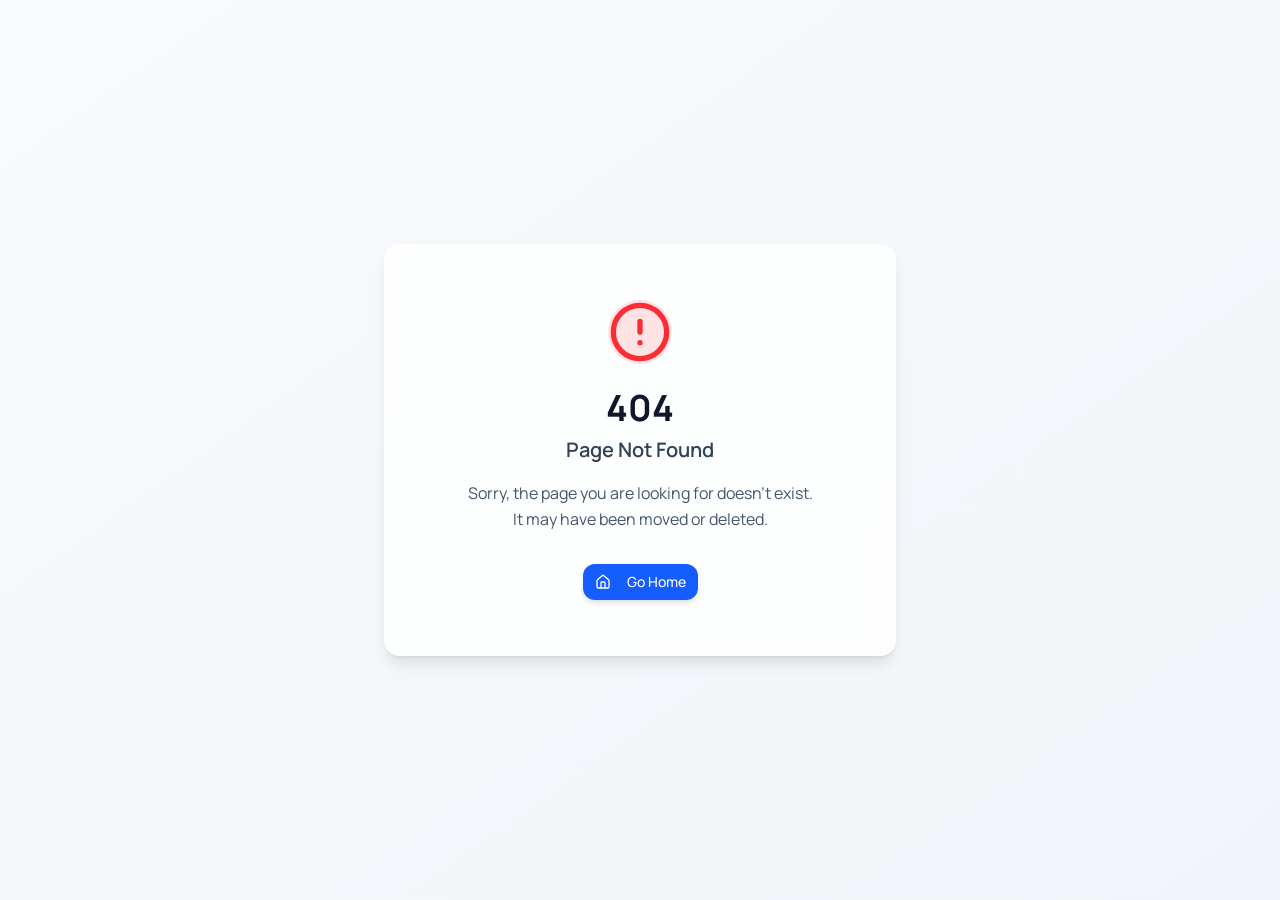
==== index.html @ 300c89fa "Deploy TPS Helper to GitHub Pages" ====
<!doctype html>
<html lang="ru">
  <head>
    <meta charset="UTF-8" />
    <meta name="viewport" content="width=device-width, initial-scale=1.0, maximum-scale=1" />
    <title>TPS Helper — Приоритизация задач</title>
    <link rel="preconnect" href="https://fonts.googleapis.com" />
    <link rel="preconnect" href="https://fonts.gstatic.com" crossorigin />
    <link href="https://fonts.googleapis.com/css2?family=Manrope:wght@400;500;600;700;800&display=swap" rel="stylesheet" />
    <script type="module" crossorigin src="/assets/index-CH7-lGz5.js"></script>
    <link rel="stylesheet" crossorigin href="/assets/index-yeqMTCx3.css">
    <script src="/__manus__/debug-collector.js" defer></script>
  </head>
  <body>
    <script id="manus-runtime">window.__MANUS_HOST_DEV__ = false;
(function(){"use strict";var Mr={exports:{}},Kn={};/**
 * @license React
 * react-jsx-runtime.production.js
 *
 * Copyright (c) Meta Platforms, Inc. and affiliates.
 *
 * This source code is licensed under the MIT license found in the
 * LICENSE file in the root directory of this source tree.
 */var $c;function um(){if($c)return Kn;$c=1;var r=Symbol.for("react.transitional.element"),i=Symbol.for("react.fragment");function c(s,d,m){var x=null;if(m!==void 0&&(x=""+m),d.key!==void 0&&(x=""+d.key),"key"in d){m={};for(var R in d)R!=="key"&&(m[R]=d[R])}else m=d;return d=m.ref,{$$typeof:r,type:s,key:x,ref:d!==void 0?d:null,props:m}}return Kn.Fragment=i,Kn.jsx=c,Kn.jsxs=c,Kn}var Fc;function dm(){return Fc||(Fc=1,Mr.exports=um()),Mr.exports}var h=dm(),Ar={exports:{}},Pn={},Rr={exports:{}},Nr={};/**
 * @license React
 * scheduler.production.js
 *
 * Copyright (c) Meta Platforms, Inc. and affiliates.
 *
 * This source code is licensed under the MIT license found in the
 * LICENSE file in the root directory of this source tree.
 */var Ic;function fm(){return Ic||(Ic=1,function(r){function i(A,q){var B=A.length;A.push(q);t:for(;0<B;){var bt=B-1>>>1,p=A[bt];if(0<d(p,q))A[bt]=q,A[B]=p,B=bt;else break t}}function c(A){return A.length===0?null:A[0]}function s(A){if(A.length===0)return null;var q=A[0],B=A.pop();if(B!==q){A[0]=B;t:for(var bt=0,p=A.length,O=p>>>1;bt<O;){var X=2*(bt+1)-1,G=A[X],Z=X+1,st=A[Z];if(0>d(G,B))Z<p&&0>d(st,G)?(A[bt]=st,A[Z]=B,bt=Z):(A[bt]=G,A[X]=B,bt=X);else if(Z<p&&0>d(st,B))A[bt]=st,A[Z]=B,bt=Z;else break t}}return q}function d(A,q){var B=A.sortIndex-q.sortIndex;return B!==0?B:A.id-q.id}if(r.unstable_now=void 0,typeof performance=="object"&&typeof performance.now=="function"){var m=performance;r.unstable_now=function(){return m.now()}}else{var x=Date,R=x.now();r.unstable_now=function(){return x.now()-R}}var C=[],v=[],D=1,j=null,J=3,at=!1,$=!1,nt=!1,ct=!1,ht=typeof setTimeout=="function"?setTimeout:null,St=typeof clearTimeout=="function"?clearTimeout:null,_=typeof setImmediate<"u"?setImmediate:null;function Y(A){for(var q=c(v);q!==null;){if(q.callback===null)s(v);else if(q.startTime<=A)s(v),q.sortIndex=q.expirationTime,i(C,q);else break;q=c(v)}}function H(A){if(nt=!1,Y(A),!$)if(c(C)!==null)$=!0,it||(it=!0,Bt());else{var q=c(v);q!==null&&Mt(H,q.startTime-A)}}var it=!1,rt=-1,V=5,xt=-1;function Be(){return ct?!0:!(r.unstable_now()-xt<V)}function te(){if(ct=!1,it){var A=r.unstable_now();xt=A;var q=!0;try{t:{$=!1,nt&&(nt=!1,St(rt),rt=-1),at=!0;var B=J;try{e:{for(Y(A),j=c(C);j!==null&&!(j.expirationTime>A&&Be());){var bt=j.callback;if(typeof bt=="function"){j.callback=null,J=j.priorityLevel;var p=bt(j.expirationTime<=A);if(A=r.unstable_now(),typeof p=="function"){j.callback=p,Y(A),q=!0;break e}j===c(C)&&s(C),Y(A)}else s(C);j=c(C)}if(j!==null)q=!0;else{var O=c(v);O!==null&&Mt(H,O.startTime-A),q=!1}}break t}finally{j=null,J=B,at=!1}q=void 0}}finally{q?Bt():it=!1}}}var Bt;if(typeof _=="function")Bt=function(){_(te)};else if(typeof MessageChannel<"u"){var me=new MessageChannel,Se=me.port2;me.port1.onmessage=te,Bt=function(){Se.postMessage(null)}}else Bt=function(){ht(te,0)};function Mt(A,q){rt=ht(function(){A(r.unstable_now())},q)}r.unstable_IdlePriority=5,r.unstable_ImmediatePriority=1,r.unstable_LowPriority=4,r.unstable_NormalPriority=3,r.unstable_Profiling=null,r.unstable_UserBlockingPriority=2,r.unstable_cancelCallback=function(A){A.callback=null},r.unstable_forceFrameRate=function(A){0>A||125<A?console.error("forceFrameRate takes a positive int between 0 and 125, forcing frame rates higher than 125 fps is not supported"):V=0<A?Math.floor(1e3/A):5},r.unstable_getCurrentPriorityLevel=function(){return J},r.unstable_next=function(A){switch(J){case 1:case 2:case 3:var q=3;break;default:q=J}var B=J;J=q;try{return A()}finally{J=B}},r.unstable_requestPaint=function(){ct=!0},r.unstable_runWithPriority=function(A,q){switch(A){case 1:case 2:case 3:case 4:case 5:break;default:A=3}var B=J;J=A;try{return q()}finally{J=B}},r.unstable_scheduleCallback=function(A,q,B){var bt=r.unstable_now();switch(typeof B=="object"&&B!==null?(B=B.delay,B=typeof B=="number"&&0<B?bt+B:bt):B=bt,A){case 1:var p=-1;break;case 2:p=250;break;case 5:p=1073741823;break;case 4:p=1e4;break;default:p=5e3}return p=B+p,A={id:D++,callback:q,priorityLevel:A,startTime:B,expirationTime:p,sortIndex:-1},B>bt?(A.sortIndex=B,i(v,A),c(C)===null&&A===c(v)&&(nt?(St(rt),rt=-1):nt=!0,Mt(H,B-bt))):(A.sortIndex=p,i(C,A),$||at||($=!0,it||(it=!0,Bt()))),A},r.unstable_shouldYield=Be,r.unstable_wrapCallback=function(A){var q=J;return function(){var B=J;J=q;try{return A.apply(this,arguments)}finally{J=B}}}}(Nr)),Nr}var tu;function hm(){return tu||(tu=1,Rr.exports=fm()),Rr.exports}var zr={exports:{}},ut={};/**
 * @license React
 * react.production.js
 *
 * Copyright (c) Meta Platforms, Inc. and affiliates.
 *
 * This source code is licensed under the MIT license found in the
 * LICENSE file in the root directory of this source tree.
 */var eu;function mm(){if(eu)return ut;eu=1;var r=Symbol.for("react.transitional.element"),i=Symbol.for("react.portal"),c=Symbol.for("react.fragment"),s=Symbol.for("react.strict_mode"),d=Symbol.for("react.profiler"),m=Symbol.for("react.consumer"),x=Symbol.for("react.context"),R=Symbol.for("react.forward_ref"),C=Symbol.for("react.suspense"),v=Symbol.for("react.memo"),D=Symbol.for("react.lazy"),j=Symbol.iterator;function J(p){return p===null||typeof p!="object"?null:(p=j&&p[j]||p["@@iterator"],typeof p=="function"?p:null)}var at={isMounted:function(){return!1},enqueueForceUpdate:function(){},enqueueReplaceState:function(){},enqueueSetState:function(){}},$=Object.assign,nt={};function ct(p,O,X){this.props=p,this.context=O,this.refs=nt,this.updater=X||at}ct.prototype.isReactComponent={},ct.prototype.setState=function(p,O){if(typeof p!="object"&&typeof p!="function"&&p!=null)throw Error("takes an object of state variables to update or a function which returns an object of state variables.");this.updater.enqueueSetState(this,p,O,"setState")},ct.prototype.forceUpdate=function(p){this.updater.enqueueForceUpdate(this,p,"forceUpdate")};function ht(){}ht.prototype=ct.prototype;function St(p,O,X){this.props=p,this.context=O,this.refs=nt,this.updater=X||at}var _=St.prototype=new ht;_.constructor=St,$(_,ct.prototype),_.isPureReactComponent=!0;var Y=Array.isArray,H={H:null,A:null,T:null,S:null,V:null},it=Object.prototype.hasOwnProperty;function rt(p,O,X,G,Z,st){return X=st.ref,{$$typeof:r,type:p,key:O,ref:X!==void 0?X:null,props:st}}function V(p,O){return rt(p.type,O,void 0,void 0,void 0,p.props)}function xt(p){return typeof p=="object"&&p!==null&&p.$$typeof===r}function Be(p){var O={"=":"=0",":":"=2"};return"$"+p.replace(/[=:]/g,function(X){return O[X]})}var te=/\/+/g;function Bt(p,O){return typeof p=="object"&&p!==null&&p.key!=null?Be(""+p.key):O.toString(36)}function me(){}function Se(p){switch(p.status){case"fulfilled":return p.value;case"rejected":throw p.reason;default:switch(typeof p.status=="string"?p.then(me,me):(p.status="pending",p.then(function(O){p.status==="pending"&&(p.status="fulfilled",p.value=O)},function(O){p.status==="pending"&&(p.status="rejected",p.reason=O)})),p.status){case"fulfilled":return p.value;case"rejected":throw p.reason}}throw p}function Mt(p,O,X,G,Z){var st=typeof p;(st==="undefined"||st==="boolean")&&(p=null);var I=!1;if(p===null)I=!0;else switch(st){case"bigint":case"string":case"number":I=!0;break;case"object":switch(p.$$typeof){case r:case i:I=!0;break;case D:return I=p._init,Mt(I(p._payload),O,X,G,Z)}}if(I)return Z=Z(p),I=G===""?"."+Bt(p,0):G,Y(Z)?(X="",I!=null&&(X=I.replace(te,"$&/")+"/"),Mt(Z,O,X,"",function(Jt){return Jt})):Z!=null&&(xt(Z)&&(Z=V(Z,X+(Z.key==null||p&&p.key===Z.key?"":(""+Z.key).replace(te,"$&/")+"/")+I)),O.push(Z)),1;I=0;var gt=G===""?".":G+":";if(Y(p))for(var Tt=0;Tt<p.length;Tt++)G=p[Tt],st=gt+Bt(G,Tt),I+=Mt(G,O,X,st,Z);else if(Tt=J(p),typeof Tt=="function")for(p=Tt.call(p),Tt=0;!(G=p.next()).done;)G=G.value,st=gt+Bt(G,Tt++),I+=Mt(G,O,X,st,Z);else if(st==="object"){if(typeof p.then=="function")return Mt(Se(p),O,X,G,Z);throw O=String(p),Error("Objects are not valid as a React child (found: "+(O==="[object Object]"?"object with keys {"+Object.keys(p).join(", ")+"}":O)+"). If you meant to render a collection of children, use an array instead.")}return I}function A(p,O,X){if(p==null)return p;var G=[],Z=0;return Mt(p,G,"","",function(st){return O.call(X,st,Z++)}),G}function q(p){if(p._status===-1){var O=p._result;O=O(),O.then(function(X){(p._status===0||p._status===-1)&&(p._status=1,p._result=X)},function(X){(p._status===0||p._status===-1)&&(p._status=2,p._result=X)}),p._status===-1&&(p._status=0,p._result=O)}if(p._status===1)return p._result.default;throw p._result}var B=typeof reportError=="function"?reportError:function(p){if(typeof window=="object"&&typeof window.ErrorEvent=="function"){var O=new window.ErrorEvent("error",{bubbles:!0,cancelable:!0,message:typeof p=="object"&&p!==null&&typeof p.message=="string"?String(p.message):String(p),error:p});if(!window.dispatchEvent(O))return}else if(typeof process=="object"&&typeof process.emit=="function"){process.emit("uncaughtException",p);return}console.error(p)};function bt(){}return ut.Children={map:A,forEach:function(p,O,X){A(p,function(){O.apply(this,arguments)},X)},count:function(p){var O=0;return A(p,function(){O++}),O},toArray:function(p){return A(p,function(O){return O})||[]},only:function(p){if(!xt(p))throw Error("React.Children.only expected to receive a single React element child.");return p}},ut.Component=ct,ut.Fragment=c,ut.Profiler=d,ut.PureComponent=St,ut.StrictMode=s,ut.Suspense=C,ut.__CLIENT_INTERNALS_DO_NOT_USE_OR_WARN_USERS_THEY_CANNOT_UPGRADE=H,ut.__COMPILER_RUNTIME={__proto__:null,c:function(p){return H.H.useMemoCache(p)}},ut.cache=function(p){return function(){return p.apply(null,arguments)}},ut.cloneElement=function(p,O,X){if(p==null)throw Error("The argument must be a React element, but you passed "+p+".");var G=$({},p.props),Z=p.key,st=void 0;if(O!=null)for(I in O.ref!==void 0&&(st=void 0),O.key!==void 0&&(Z=""+O.key),O)!it.call(O,I)||I==="key"||I==="__self"||I==="__source"||I==="ref"&&O.ref===void 0||(G[I]=O[I]);var I=arguments.length-2;if(I===1)G.children=X;else if(1<I){for(var gt=Array(I),Tt=0;Tt<I;Tt++)gt[Tt]=arguments[Tt+2];G.children=gt}return rt(p.type,Z,void 0,void 0,st,G)},ut.createContext=function(p){return p={$$typeof:x,_currentValue:p,_currentValue2:p,_threadCount:0,Provider:null,Consumer:null},p.Provider=p,p.Consumer={$$typeof:m,_context:p},p},ut.createElement=function(p,O,X){var G,Z={},st=null;if(O!=null)for(G in O.key!==void 0&&(st=""+O.key),O)it.call(O,G)&&G!=="key"&&G!=="__self"&&G!=="__source"&&(Z[G]=O[G]);var I=arguments.length-2;if(I===1)Z.children=X;else if(1<I){for(var gt=Array(I),Tt=0;Tt<I;Tt++)gt[Tt]=arguments[Tt+2];Z.children=gt}if(p&&p.defaultProps)for(G in I=p.defaultProps,I)Z[G]===void 0&&(Z[G]=I[G]);return rt(p,st,void 0,void 0,null,Z)},ut.createRef=function(){return{current:null}},ut.forwardRef=function(p){return{$$typeof:R,render:p}},ut.isValidElement=xt,ut.lazy=function(p){return{$$typeof:D,_payload:{_status:-1,_result:p},_init:q}},ut.memo=function(p,O){return{$$typeof:v,type:p,compare:O===void 0?null:O}},ut.startTransition=function(p){var O=H.T,X={};H.T=X;try{var G=p(),Z=H.S;Z!==null&&Z(X,G),typeof G=="object"&&G!==null&&typeof G.then=="function"&&G.then(bt,B)}catch(st){B(st)}finally{H.T=O}},ut.unstable_useCacheRefresh=function(){return H.H.useCacheRefresh()},ut.use=function(p){return H.H.use(p)},ut.useActionState=function(p,O,X){return H.H.useActionState(p,O,X)},ut.useCallback=function(p,O){return H.H.useCallback(p,O)},ut.useContext=function(p){return H.H.useContext(p)},ut.useDebugValue=function(){},ut.useDeferredValue=function(p,O){return H.H.useDeferredValue(p,O)},ut.useEffect=function(p,O,X){var G=H.H;if(typeof X=="function")throw Error("useEffect CRUD overload is not enabled in this build of React.");return G.useEffect(p,O)},ut.useId=function(){return H.H.useId()},ut.useImperativeHandle=function(p,O,X){return H.H.useImperativeHandle(p,O,X)},ut.useInsertionEffect=function(p,O){return H.H.useInsertionEffect(p,O)},ut.useLayoutEffect=function(p,O){return H.H.useLayoutEffect(p,O)},ut.useMemo=function(p,O){return H.H.useMemo(p,O)},ut.useOptimistic=function(p,O){return H.H.useOptimistic(p,O)},ut.useReducer=function(p,O,X){return H.H.useReducer(p,O,X)},ut.useRef=function(p){return H.H.useRef(p)},ut.useState=function(p){return H.H.useState(p)},ut.useSyncExternalStore=function(p,O,X){return H.H.useSyncExternalStore(p,O,X)},ut.useTransition=function(){return H.H.useTransition()},ut.version="19.1.1",ut}var lu;function _r(){return lu||(lu=1,zr.exports=mm()),zr.exports}var kr={exports:{}},he={};/**
 * @license React
 * react-dom.production.js
 *
 * Copyright (c) Meta Platforms, Inc. and affiliates.
 *
 * This source code is licensed under the MIT license found in the
 * LICENSE file in the root directory of this source tree.
 */var au;function gm(){if(au)return he;au=1;var r=_r();function i(C){var v="https://react.dev/errors/"+C;if(1<arguments.length){v+="?args[]="+encodeURIComponent(arguments[1]);for(var D=2;D<arguments.length;D++)v+="&args[]="+encodeURIComponent(arguments[D])}return"Minified React error #"+C+"; visit "+v+" for the full message or use the non-minified dev environment for full errors and additional helpful warnings."}function c(){}var s={d:{f:c,r:function(){throw Error(i(522))},D:c,C:c,L:c,m:c,X:c,S:c,M:c},p:0,findDOMNode:null},d=Symbol.for("react.portal");function m(C,v,D){var j=3<arguments.length&&arguments[3]!==void 0?arguments[3]:null;return{$$typeof:d,key:j==null?null:""+j,children:C,containerInfo:v,implementation:D}}var x=r.__CLIENT_INTERNALS_DO_NOT_USE_OR_WARN_USERS_THEY_CANNOT_UPGRADE;function R(C,v){if(C==="font")return"";if(typeof v=="string")return v==="use-credentials"?v:""}return he.__DOM_INTERNALS_DO_NOT_USE_OR_WARN_USERS_THEY_CANNOT_UPGRADE=s,he.createPortal=function(C,v){var D=2<arguments.length&&arguments[2]!==void 0?arguments[2]:null;if(!v||v.nodeType!==1&&v.nodeType!==9&&v.nodeType!==11)throw Error(i(299));return m(C,v,null,D)},he.flushSync=function(C){var v=x.T,D=s.p;try{if(x.T=null,s.p=2,C)return C()}finally{x.T=v,s.p=D,s.d.f()}},he.preconnect=function(C,v){typeof C=="string"&&(v?(v=v.crossOrigin,v=typeof v=="string"?v==="use-credentials"?v:"":void 0):v=null,s.d.C(C,v))},he.prefetchDNS=function(C){typeof C=="string"&&s.d.D(C)},he.preinit=function(C,v){if(typeof C=="string"&&v&&typeof v.as=="string"){var D=v.as,j=R(D,v.crossOrigin),J=typeof v.integrity=="string"?v.integrity:void 0,at=typeof v.fetchPriority=="string"?v.fetchPriority:void 0;D==="style"?s.d.S(C,typeof v.precedence=="string"?v.precedence:void 0,{crossOrigin:j,integrity:J,fetchPriority:at}):D==="script"&&s.d.X(C,{crossOrigin:j,integrity:J,fetchPriority:at,nonce:typeof v.nonce=="string"?v.nonce:void 0})}},he.preinitModule=function(C,v){if(typeof C=="string")if(typeof v=="object"&&v!==null){if(v.as==null||v.as==="script"){var D=R(v.as,v.crossOrigin);s.d.M(C,{crossOrigin:D,integrity:typeof v.integrity=="string"?v.integrity:void 0,nonce:typeof v.nonce=="string"?v.nonce:void 0})}}else v==null&&s.d.M(C)},he.preload=function(C,v){if(typeof C=="string"&&typeof v=="object"&&v!==null&&typeof v.as=="string"){var D=v.as,j=R(D,v.crossOrigin);s.d.L(C,D,{crossOrigin:j,integrity:typeof v.integrity=="string"?v.integrity:void 0,nonce:typeof v.nonce=="string"?v.nonce:void 0,type:typeof v.type=="string"?v.type:void 0,fetchPriority:typeof v.fetchPriority=="string"?v.fetchPriority:void 0,referrerPolicy:typeof v.referrerPolicy=="string"?v.referrerPolicy:void 0,imageSrcSet:typeof v.imageSrcSet=="string"?v.imageSrcSet:void 0,imageSizes:typeof v.imageSizes=="string"?v.imageSizes:void 0,media:typeof v.media=="string"?v.media:void 0})}},he.preloadModule=function(C,v){if(typeof C=="string")if(v){var D=R(v.as,v.crossOrigin);s.d.m(C,{as:typeof v.as=="string"&&v.as!=="script"?v.as:void 0,crossOrigin:D,integrity:typeof v.integrity=="string"?v.integrity:void 0})}else s.d.m(C)},he.requestFormReset=function(C){s.d.r(C)},he.unstable_batchedUpdates=function(C,v){return C(v)},he.useFormState=function(C,v,D){return x.H.useFormState(C,v,D)},he.useFormStatus=function(){return x.H.useHostTransitionStatus()},he.version="19.1.1",he}var nu;function pm(){if(nu)return kr.exports;nu=1;function r(){if(!(typeof __REACT_DEVTOOLS_GLOBAL_HOOK__>"u"||typeof __REACT_DEVTOOLS_GLOBAL_HOOK__.checkDCE!="function"))try{__REACT_DEVTOOLS_GLOBAL_HOOK__.checkDCE(r)}catch(i){console.error(i)}}return r(),kr.exports=gm(),kr.exports}/**
 * @license React
 * react-dom-client.production.js
 *
 * Copyright (c) Meta Platforms, Inc. and affiliates.
 *
 * This source code is licensed under the MIT license found in the
 * LICENSE file in the root directory of this source tree.
 */var ou;function ym(){if(ou)return Pn;ou=1;var r=hm(),i=_r(),c=pm();function s(t){var e="https://react.dev/errors/"+t;if(1<arguments.length){e+="?args[]="+encodeURIComponent(arguments[1]);for(var l=2;l<arguments.length;l++)e+="&args[]="+encodeURIComponent(arguments[l])}return"Minified React error #"+t+"; visit "+e+" for the full message or use the non-minified dev environment for full errors and additional helpful warnings."}function d(t){return!(!t||t.nodeType!==1&&t.nodeType!==9&&t.nodeType!==11)}function m(t){var e=t,l=t;if(t.alternate)for(;e.return;)e=e.return;else{t=e;do e=t,(e.flags&4098)!==0&&(l=e.return),t=e.return;while(t)}return e.tag===3?l:null}function x(t){if(t.tag===13){var e=t.memoizedState;if(e===null&&(t=t.alternate,t!==null&&(e=t.memoizedState)),e!==null)return e.dehydrated}return null}function R(t){if(m(t)!==t)throw Error(s(188))}function C(t){var e=t.alternate;if(!e){if(e=m(t),e===null)throw Error(s(188));return e!==t?null:t}for(var l=t,a=e;;){var n=l.return;if(n===null)break;var o=n.alternate;if(o===null){if(a=n.return,a!==null){l=a;continue}break}if(n.child===o.child){for(o=n.child;o;){if(o===l)return R(n),t;if(o===a)return R(n),e;o=o.sibling}throw Error(s(188))}if(l.return!==a.return)l=n,a=o;else{for(var u=!1,f=n.child;f;){if(f===l){u=!0,l=n,a=o;break}if(f===a){u=!0,a=n,l=o;break}f=f.sibling}if(!u){for(f=o.child;f;){if(f===l){u=!0,l=o,a=n;break}if(f===a){u=!0,a=o,l=n;break}f=f.sibling}if(!u)throw Error(s(189))}}if(l.alternate!==a)throw Error(s(190))}if(l.tag!==3)throw Error(s(188));return l.stateNode.current===l?t:e}function v(t){var e=t.tag;if(e===5||e===26||e===27||e===6)return t;for(t=t.child;t!==null;){if(e=v(t),e!==null)return e;t=t.sibling}return null}var D=Object.assign,j=Symbol.for("react.element"),J=Symbol.for("react.transitional.element"),at=Symbol.for("react.portal"),$=Symbol.for("react.fragment"),nt=Symbol.for("react.strict_mode"),ct=Symbol.for("react.profiler"),ht=Symbol.for("react.provider"),St=Symbol.for("react.consumer"),_=Symbol.for("react.context"),Y=Symbol.for("react.forward_ref"),H=Symbol.for("react.suspense"),it=Symbol.for("react.suspense_list"),rt=Symbol.for("react.memo"),V=Symbol.for("react.lazy"),xt=Symbol.for("react.activity"),Be=Symbol.for("react.memo_cache_sentinel"),te=Symbol.iterator;function Bt(t){return t===null||typeof t!="object"?null:(t=te&&t[te]||t["@@iterator"],typeof t=="function"?t:null)}var me=Symbol.for("react.client.reference");function Se(t){if(t==null)return null;if(typeof t=="function")return t.$$typeof===me?null:t.displayName||t.name||null;if(typeof t=="string")return t;switch(t){case $:return"Fragment";case ct:return"Profiler";case nt:return"StrictMode";case H:return"Suspense";case it:return"SuspenseList";case xt:return"Activity"}if(typeof t=="object")switch(t.$$typeof){case at:return"Portal";case _:return(t.displayName||"Context")+".Provider";case St:return(t._context.displayName||"Context")+".Consumer";case Y:var e=t.render;return t=t.displayName,t||(t=e.displayName||e.name||"",t=t!==""?"ForwardRef("+t+")":"ForwardRef"),t;case rt:return e=t.displayName||null,e!==null?e:Se(t.type)||"Memo";case V:e=t._payload,t=t._init;try{return Se(t(e))}catch{}}return null}var Mt=Array.isArray,A=i.__CLIENT_INTERNALS_DO_NOT_USE_OR_WARN_USERS_THEY_CANNOT_UPGRADE,q=c.__DOM_INTERNALS_DO_NOT_USE_OR_WARN_USERS_THEY_CANNOT_UPGRADE,B={pending:!1,data:null,method:null,action:null},bt=[],p=-1;function O(t){return{current:t}}function X(t){0>p||(t.current=bt[p],bt[p]=null,p--)}function G(t,e){p++,bt[p]=t.current,t.current=e}var Z=O(null),st=O(null),I=O(null),gt=O(null);function Tt(t,e){switch(G(I,e),G(st,t),G(Z,null),e.nodeType){case 9:case 11:t=(t=e.documentElement)&&(t=t.namespaceURI)?Hh(t):0;break;default:if(t=e.tagName,e=e.namespaceURI)e=Hh(e),t=Uh(e,t);else switch(t){case"svg":t=1;break;case"math":t=2;break;default:t=0}}X(Z),G(Z,t)}function Jt(){X(Z),X(st),X(I)}function Ke(t){t.memoizedState!==null&&G(gt,t);var e=Z.current,l=Uh(e,t.type);e!==l&&(G(st,t),G(Z,l))}function Ce(t){st.current===t&&(X(Z),X(st)),gt.current===t&&(X(gt),Wo._currentValue=B)}var Pe=Object.prototype.hasOwnProperty,yl=r.unstable_scheduleCallback,sn=r.unstable_cancelCallback,Ca=r.unstable_shouldYield,ri=r.unstable_requestPaint,ge=r.unstable_now,si=r.unstable_getCurrentPriorityLevel,Ul=r.unstable_ImmediatePriority,Fn=r.unstable_UserBlockingPriority,nl=r.unstable_NormalPriority,ci=r.unstable_LowPriority,Gl=r.unstable_IdlePriority,ui=r.log,Ea=r.unstable_setDisableYieldValue,ql=null,Wt=null;function Je(t){if(typeof ui=="function"&&Ea(t),Wt&&typeof Wt.setStrictMode=="function")try{Wt.setStrictMode(ql,t)}catch{}}var $t=Math.clz32?Math.clz32:fi,di=Math.log,Ta=Math.LN2;function fi(t){return t>>>=0,t===0?32:31-(di(t)/Ta|0)|0}var L=256,cn=4194304;function vl(t){var e=t&42;if(e!==0)return e;switch(t&-t){case 1:return 1;case 2:return 2;case 4:return 4;case 8:return 8;case 16:return 16;case 32:return 32;case 64:return 64;case 128:return 128;case 256:case 512:case 1024:case 2048:case 4096:case 8192:case 16384:case 32768:case 65536:case 131072:case 262144:case 524288:case 1048576:case 2097152:return t&4194048;case 4194304:case 8388608:case 16777216:case 33554432:return t&62914560;case 67108864:return 67108864;case 134217728:return 134217728;case 268435456:return 268435456;case 536870912:return 536870912;case 1073741824:return 0;default:return t}}function un(t,e,l){var a=t.pendingLanes;if(a===0)return 0;var n=0,o=t.suspendedLanes,u=t.pingedLanes;t=t.warmLanes;var f=a&134217727;return f!==0?(a=f&~o,a!==0?n=vl(a):(u&=f,u!==0?n=vl(u):l||(l=f&~t,l!==0&&(n=vl(l))))):(f=a&~o,f!==0?n=vl(f):u!==0?n=vl(u):l||(l=a&~t,l!==0&&(n=vl(l)))),n===0?0:e!==0&&e!==n&&(e&o)===0&&(o=n&-n,l=e&-e,o>=l||o===32&&(l&4194048)!==0)?e:n}function Dt(t,e){return(t.pendingLanes&~(t.suspendedLanes&~t.pingedLanes)&e)===0}function In(t,e){switch(t){case 1:case 2:case 4:case 8:case 64:return e+250;case 16:case 32:case 128:case 256:case 512:case 1024:case 2048:case 4096:case 8192:case 16384:case 32768:case 65536:case 131072:case 262144:case 524288:case 1048576:case 2097152:return e+5e3;case 4194304:case 8388608:case 16777216:case 33554432:return-1;case 67108864:case 134217728:case 268435456:case 536870912:case 1073741824:return-1;default:return-1}}function to(){var t=L;return L<<=1,(L&4194048)===0&&(L=256),t}function hi(){var t=cn;return cn<<=1,(cn&62914560)===0&&(cn=4194304),t}function eo(t){for(var e=[],l=0;31>l;l++)e.push(t);return e}function Da(t,e){t.pendingLanes|=e,e!==268435456&&(t.suspendedLanes=0,t.pingedLanes=0,t.warmLanes=0)}function Ir(t,e,l,a,n,o){var u=t.pendingLanes;t.pendingLanes=l,t.suspendedLanes=0,t.pingedLanes=0,t.warmLanes=0,t.expiredLanes&=l,t.entangledLanes&=l,t.errorRecoveryDisabledLanes&=l,t.shellSuspendCounter=0;var f=t.entanglements,g=t.expirationTimes,S=t.hiddenUpdates;for(l=u&~l;0<l;){var N=31-$t(l),k=1<<N;f[N]=0,g[N]=-1;var E=S[N];if(E!==null)for(S[N]=null,N=0;N<E.length;N++){var T=E[N];T!==null&&(T.lane&=-536870913)}l&=~k}a!==0&&mi(t,a,0),o!==0&&n===0&&t.tag!==0&&(t.suspendedLanes|=o&~(u&~e))}function mi(t,e,l){t.pendingLanes|=e,t.suspendedLanes&=~e;var a=31-$t(e);t.entangledLanes|=e,t.entanglements[a]=t.entanglements[a]|1073741824|l&4194090}function gi(t,e){var l=t.entangledLanes|=e;for(t=t.entanglements;l;){var a=31-$t(l),n=1<<a;n&e|t[a]&e&&(t[a]|=e),l&=~n}}function lo(t){switch(t){case 2:t=1;break;case 8:t=4;break;case 32:t=16;break;case 256:case 512:case 1024:case 2048:case 4096:case 8192:case 16384:case 32768:case 65536:case 131072:case 262144:case 524288:case 1048576:case 2097152:case 4194304:case 8388608:case 16777216:case 33554432:t=128;break;case 268435456:t=134217728;break;default:t=0}return t}function ao(t){return t&=-t,2<t?8<t?(t&134217727)!==0?32:268435456:8:2}function pi(){var t=q.p;return t!==0?t:(t=window.event,t===void 0?32:nm(t.type))}function ts(t,e){var l=q.p;try{return q.p=t,e()}finally{q.p=l}}var ol=Math.random().toString(36).slice(2),ee="__reactFiber$"+ol,pe="__reactProps$"+ol,Yl="__reactContainer$"+ol,no="__reactEvents$"+ol,es="__reactListeners$"+ol,ls="__reactHandles$"+ol,yi="__reactResources$"+ol,Ma="__reactMarker$"+ol;function oo(t){delete t[ee],delete t[pe],delete t[no],delete t[es],delete t[ls]}function Vl(t){var e=t[ee];if(e)return e;for(var l=t.parentNode;l;){if(e=l[Yl]||l[ee]){if(l=e.alternate,e.child!==null||l!==null&&l.child!==null)for(t=Vh(t);t!==null;){if(l=t[ee])return l;t=Vh(t)}return e}t=l,l=t.parentNode}return null}function Xl(t){if(t=t[ee]||t[Yl]){var e=t.tag;if(e===5||e===6||e===13||e===26||e===27||e===3)return t}return null}function Aa(t){var e=t.tag;if(e===5||e===26||e===27||e===6)return t.stateNode;throw Error(s(33))}function Zl(t){var e=t[yi];return e||(e=t[yi]={hoistableStyles:new Map,hoistableScripts:new Map}),e}function Vt(t){t[Ma]=!0}var vi=new Set,bi={};function bl(t,e){We(t,e),We(t+"Capture",e)}function We(t,e){for(bi[t]=e,t=0;t<e.length;t++)vi.add(e[t])}var as=RegExp("^[:A-Z_a-z\\u00C0-\\u00D6\\u00D8-\\u00F6\\u00F8-\\u02FF\\u0370-\\u037D\\u037F-\\u1FFF\\u200C-\\u200D\\u2070-\\u218F\\u2C00-\\u2FEF\\u3001-\\uD7FF\\uF900-\\uFDCF\\uFDF0-\\uFFFD][:A-Z_a-z\\u00C0-\\u00D6\\u00D8-\\u00F6\\u00F8-\\u02FF\\u0370-\\u037D\\u037F-\\u1FFF\\u200C-\\u200D\\u2070-\\u218F\\u2C00-\\u2FEF\\u3001-\\uD7FF\\uF900-\\uFDCF\\uFDF0-\\uFFFD\\-.0-9\\u00B7\\u0300-\\u036F\\u203F-\\u2040]*$"),xi={},wi={};function Ra(t){return Pe.call(wi,t)?!0:Pe.call(xi,t)?!1:as.test(t)?wi[t]=!0:(xi[t]=!0,!1)}function M(t,e,l){if(Ra(e))if(l===null)t.removeAttribute(e);else{switch(typeof l){case"undefined":case"function":case"symbol":t.removeAttribute(e);return;case"boolean":var a=e.toLowerCase().slice(0,5);if(a!=="data-"&&a!=="aria-"){t.removeAttribute(e);return}}t.setAttribute(e,""+l)}}function tt(t,e,l){if(l===null)t.removeAttribute(e);else{switch(typeof l){case"undefined":case"function":case"symbol":case"boolean":t.removeAttribute(e);return}t.setAttribute(e,""+l)}}function Ot(t,e,l,a){if(a===null)t.removeAttribute(l);else{switch(typeof a){case"undefined":case"function":case"symbol":case"boolean":t.removeAttribute(l);return}t.setAttributeNS(e,l,""+a)}}var le,Ee;function ae(t){if(le===void 0)try{throw Error()}catch(l){var e=l.stack.trim().match(/\n( *(at )?)/);le=e&&e[1]||"",Ee=-1<l.stack.indexOf(`
    at`)?" (<anonymous>)":-1<l.stack.indexOf("@")?"@unknown:0:0":""}return`
`+le+t+Ee}var Le=!1;function He(t,e){if(!t||Le)return"";Le=!0;var l=Error.prepareStackTrace;Error.prepareStackTrace=void 0;try{var a={DetermineComponentFrameRoot:function(){try{if(e){var k=function(){throw Error()};if(Object.defineProperty(k.prototype,"props",{set:function(){throw Error()}}),typeof Reflect=="object"&&Reflect.construct){try{Reflect.construct(k,[])}catch(T){var E=T}Reflect.construct(t,[],k)}else{try{k.call()}catch(T){E=T}t.call(k.prototype)}}else{try{throw Error()}catch(T){E=T}(k=t())&&typeof k.catch=="function"&&k.catch(function(){})}}catch(T){if(T&&E&&typeof T.stack=="string")return[T.stack,E.stack]}return[null,null]}};a.DetermineComponentFrameRoot.displayName="DetermineComponentFrameRoot";var n=Object.getOwnPropertyDescriptor(a.DetermineComponentFrameRoot,"name");n&&n.configurable&&Object.defineProperty(a.DetermineComponentFrameRoot,"name",{value:"DetermineComponentFrameRoot"});var o=a.DetermineComponentFrameRoot(),u=o[0],f=o[1];if(u&&f){var g=u.split(`
`),S=f.split(`
`);for(n=a=0;a<g.length&&!g[a].includes("DetermineComponentFrameRoot");)a++;for(;n<S.length&&!S[n].includes("DetermineComponentFrameRoot");)n++;if(a===g.length||n===S.length)for(a=g.length-1,n=S.length-1;1<=a&&0<=n&&g[a]!==S[n];)n--;for(;1<=a&&0<=n;a--,n--)if(g[a]!==S[n]){if(a!==1||n!==1)do if(a--,n--,0>n||g[a]!==S[n]){var N=`
`+g[a].replace(" at new "," at ");return t.displayName&&N.includes("<anonymous>")&&(N=N.replace("<anonymous>",t.displayName)),N}while(1<=a&&0<=n);break}}}finally{Le=!1,Error.prepareStackTrace=l}return(l=t?t.displayName||t.name:"")?ae(l):""}function Ql(t){switch(t.tag){case 26:case 27:case 5:return ae(t.type);case 16:return ae("Lazy");case 13:return ae("Suspense");case 19:return ae("SuspenseList");case 0:case 15:return He(t.type,!1);case 11:return He(t.type.render,!1);case 1:return He(t.type,!0);case 31:return ae("Activity");default:return""}}function xl(t){try{var e="";do e+=Ql(t),t=t.return;while(t);return e}catch(l){return`
Error generating stack: `+l.message+`
`+l.stack}}function Xt(t){switch(typeof t){case"bigint":case"boolean":case"number":case"string":case"undefined":return t;case"object":return t;default:return""}}function il(t){var e=t.type;return(t=t.nodeName)&&t.toLowerCase()==="input"&&(e==="checkbox"||e==="radio")}function ve(t){var e=il(t)?"checked":"value",l=Object.getOwnPropertyDescriptor(t.constructor.prototype,e),a=""+t[e];if(!t.hasOwnProperty(e)&&typeof l<"u"&&typeof l.get=="function"&&typeof l.set=="function"){var n=l.get,o=l.set;return Object.defineProperty(t,e,{configurable:!0,get:function(){return n.call(this)},set:function(u){a=""+u,o.call(this,u)}}),Object.defineProperty(t,e,{enumerable:l.enumerable}),{getValue:function(){return a},setValue:function(u){a=""+u},stopTracking:function(){t._valueTracker=null,delete t[e]}}}}function re(t){t._valueTracker||(t._valueTracker=ve(t))}function rl(t){if(!t)return!1;var e=t._valueTracker;if(!e)return!0;var l=e.getValue(),a="";return t&&(a=il(t)?t.checked?"true":"false":t.value),t=a,t!==l?(e.setValue(t),!0):!1}function wl(t){if(t=t||(typeof document<"u"?document:void 0),typeof t>"u")return null;try{return t.activeElement||t.body}catch{return t.body}}var dn=/[\n"\\]/g;function se(t){return t.replace(dn,function(e){return"\\"+e.charCodeAt(0).toString(16)+" "})}function Kl(t,e,l,a,n,o,u,f){t.name="",u!=null&&typeof u!="function"&&typeof u!="symbol"&&typeof u!="boolean"?t.type=u:t.removeAttribute("type"),e!=null?u==="number"?(e===0&&t.value===""||t.value!=e)&&(t.value=""+Xt(e)):t.value!==""+Xt(e)&&(t.value=""+Xt(e)):u!=="submit"&&u!=="reset"||t.removeAttribute("value"),e!=null?Pl(t,u,Xt(e)):l!=null?Pl(t,u,Xt(l)):a!=null&&t.removeAttribute("value"),n==null&&o!=null&&(t.defaultChecked=!!o),n!=null&&(t.checked=n&&typeof n!="function"&&typeof n!="symbol"),f!=null&&typeof f!="function"&&typeof f!="symbol"&&typeof f!="boolean"?t.name=""+Xt(f):t.removeAttribute("name")}function Na(t,e,l,a,n,o,u,f){if(o!=null&&typeof o!="function"&&typeof o!="symbol"&&typeof o!="boolean"&&(t.type=o),e!=null||l!=null){if(!(o!=="submit"&&o!=="reset"||e!=null))return;l=l!=null?""+Xt(l):"",e=e!=null?""+Xt(e):l,f||e===t.value||(t.value=e),t.defaultValue=e}a=a??n,a=typeof a!="function"&&typeof a!="symbol"&&!!a,t.checked=f?t.checked:!!a,t.defaultChecked=!!a,u!=null&&typeof u!="function"&&typeof u!="symbol"&&typeof u!="boolean"&&(t.name=u)}function Pl(t,e,l){e==="number"&&wl(t.ownerDocument)===t||t.defaultValue===""+l||(t.defaultValue=""+l)}function $e(t,e,l,a){if(t=t.options,e){e={};for(var n=0;n<l.length;n++)e["$"+l[n]]=!0;for(l=0;l<t.length;l++)n=e.hasOwnProperty("$"+t[l].value),t[l].selected!==n&&(t[l].selected=n),n&&a&&(t[l].defaultSelected=!0)}else{for(l=""+Xt(l),e=null,n=0;n<t.length;n++){if(t[n].value===l){t[n].selected=!0,a&&(t[n].defaultSelected=!0);return}e!==null||t[n].disabled||(e=t[n])}e!==null&&(e.selected=!0)}}function za(t,e,l){if(e!=null&&(e=""+Xt(e),e!==t.value&&(t.value=e),l==null)){t.defaultValue!==e&&(t.defaultValue=e);return}t.defaultValue=l!=null?""+Xt(l):""}function _a(t,e,l,a){if(e==null){if(a!=null){if(l!=null)throw Error(s(92));if(Mt(a)){if(1<a.length)throw Error(s(93));a=a[0]}l=a}l==null&&(l=""),e=l}l=Xt(e),t.defaultValue=l,a=t.textContent,a===l&&a!==""&&a!==null&&(t.value=a)}function Fe(t,e){if(e){var l=t.firstChild;if(l&&l===t.lastChild&&l.nodeType===3){l.nodeValue=e;return}}t.textContent=e}var fn=new Set("animationIterationCount aspectRatio borderImageOutset borderImageSlice borderImageWidth boxFlex boxFlexGroup boxOrdinalGroup columnCount columns flex flexGrow flexPositive flexShrink flexNegative flexOrder gridArea gridRow gridRowEnd gridRowSpan gridRowStart gridColumn gridColumnEnd gridColumnSpan gridColumnStart fontWeight lineClamp lineHeight opacity order orphans scale tabSize widows zIndex zoom fillOpacity floodOpacity stopOpacity strokeDasharray strokeDashoffset strokeMiterlimit strokeOpacity strokeWidth MozAnimationIterationCount MozBoxFlex MozBoxFlexGroup MozLineClamp msAnimationIterationCount msFlex msZoom msFlexGrow msFlexNegative msFlexOrder msFlexPositive msFlexShrink msGridColumn msGridColumnSpan msGridRow msGridRowSpan WebkitAnimationIterationCount WebkitBoxFlex WebKitBoxFlexGroup WebkitBoxOrdinalGroup WebkitColumnCount WebkitColumns WebkitFlex WebkitFlexGrow WebkitFlexPositive WebkitFlexShrink WebkitLineClamp".split(" "));function ka(t,e,l){var a=e.indexOf("--")===0;l==null||typeof l=="boolean"||l===""?a?t.setProperty(e,""):e==="float"?t.cssFloat="":t[e]="":a?t.setProperty(e,l):typeof l!="number"||l===0||fn.has(e)?e==="float"?t.cssFloat=l:t[e]=(""+l).trim():t[e]=l+"px"}function Oa(t,e,l){if(e!=null&&typeof e!="object")throw Error(s(62));if(t=t.style,l!=null){for(var a in l)!l.hasOwnProperty(a)||e!=null&&e.hasOwnProperty(a)||(a.indexOf("--")===0?t.setProperty(a,""):a==="float"?t.cssFloat="":t[a]="");for(var n in e)a=e[n],e.hasOwnProperty(n)&&l[n]!==a&&ka(t,n,a)}else for(var o in e)e.hasOwnProperty(o)&&ka(t,o,e[o])}function ja(t){if(t.indexOf("-")===-1)return!1;switch(t){case"annotation-xml":case"color-profile":case"font-face":case"font-face-src":case"font-face-uri":case"font-face-format":case"font-face-name":case"missing-glyph":return!1;default:return!0}}var Si=new Map([["acceptCharset","accept-charset"],["htmlFor","for"],["httpEquiv","http-equiv"],["crossOrigin","crossorigin"],["accentHeight","accent-height"],["alignmentBaseline","alignment-baseline"],["arabicForm","arabic-form"],["baselineShift","baseline-shift"],["capHeight","cap-height"],["clipPath","clip-path"],["clipRule","clip-rule"],["colorInterpolation","color-interpolation"],["colorInterpolationFilters","color-interpolation-filters"],["colorProfile","color-profile"],["colorRendering","color-rendering"],["dominantBaseline","dominant-baseline"],["enableBackground","enable-background"],["fillOpacity","fill-opacity"],["fillRule","fill-rule"],["floodColor","flood-color"],["floodOpacity","flood-opacity"],["fontFamily","font-family"],["fontSize","font-size"],["fontSizeAdjust","font-size-adjust"],["fontStretch","font-stretch"],["fontStyle","font-style"],["fontVariant","font-variant"],["fontWeight","font-weight"],["glyphName","glyph-name"],["glyphOrientationHorizontal","glyph-orientation-horizontal"],["glyphOrientationVertical","glyph-orientation-vertical"],["horizAdvX","horiz-adv-x"],["horizOriginX","horiz-origin-x"],["imageRendering","image-rendering"],["letterSpacing","letter-spacing"],["lightingColor","lighting-color"],["markerEnd","marker-end"],["markerMid","marker-mid"],["markerStart","marker-start"],["overlinePosition","overline-position"],["overlineThickness","overline-thickness"],["paintOrder","paint-order"],["panose-1","panose-1"],["pointerEvents","pointer-events"],["renderingIntent","rendering-intent"],["shapeRendering","shape-rendering"],["stopColor","stop-color"],["stopOpacity","stop-opacity"],["strikethroughPosition","strikethrough-position"],["strikethroughThickness","strikethrough-thickness"],["strokeDasharray","stroke-dasharray"],["strokeDashoffset","stroke-dashoffset"],["strokeLinecap","stroke-linecap"],["strokeLinejoin","stroke-linejoin"],["strokeMiterlimit","stroke-miterlimit"],["strokeOpacity","stroke-opacity"],["strokeWidth","stroke-width"],["textAnchor","text-anchor"],["textDecoration","text-decoration"],["textRendering","text-rendering"],["transformOrigin","transform-origin"],["underlinePosition","underline-position"],["underlineThickness","underline-thickness"],["unicodeBidi","unicode-bidi"],["unicodeRange","unicode-range"],["unitsPerEm","units-per-em"],["vAlphabetic","v-alphabetic"],["vHanging","v-hanging"],["vIdeographic","v-ideographic"],["vMathematical","v-mathematical"],["vectorEffect","vector-effect"],["vertAdvY","vert-adv-y"],["vertOriginX","vert-origin-x"],["vertOriginY","vert-origin-y"],["wordSpacing","word-spacing"],["writingMode","writing-mode"],["xmlnsXlink","xmlns:xlink"],["xHeight","x-height"]]),Ci=/^[\u0000-\u001F ]*j[\r\n\t]*a[\r\n\t]*v[\r\n\t]*a[\r\n\t]*s[\r\n\t]*c[\r\n\t]*r[\r\n\t]*i[\r\n\t]*p[\r\n\t]*t[\r\n\t]*:/i;function Ba(t){return Ci.test(""+t)?"javascript:throw new Error('React has blocked a javascript: URL as a security precaution.')":t}var hn=null;function mn(t){return t=t.target||t.srcElement||window,t.correspondingUseElement&&(t=t.correspondingUseElement),t.nodeType===3?t.parentNode:t}var Sl=null,Cl=null;function io(t){var e=Xl(t);if(e&&(t=e.stateNode)){var l=t[pe]||null;t:switch(t=e.stateNode,e.type){case"input":if(Kl(t,l.value,l.defaultValue,l.defaultValue,l.checked,l.defaultChecked,l.type,l.name),e=l.name,l.type==="radio"&&e!=null){for(l=t;l.parentNode;)l=l.parentNode;for(l=l.querySelectorAll('input[name="'+se(""+e)+'"][type="radio"]'),e=0;e<l.length;e++){var a=l[e];if(a!==t&&a.form===t.form){var n=a[pe]||null;if(!n)throw Error(s(90));Kl(a,n.value,n.defaultValue,n.defaultValue,n.checked,n.defaultChecked,n.type,n.name)}}for(e=0;e<l.length;e++)a=l[e],a.form===t.form&&rl(a)}break t;case"textarea":za(t,l.value,l.defaultValue);break t;case"select":e=l.value,e!=null&&$e(t,!!l.multiple,e,!1)}}}var gn=!1;function ro(t,e,l){if(gn)return t(e,l);gn=!0;try{var a=t(e);return a}finally{if(gn=!1,(Sl!==null||Cl!==null)&&(ir(),Sl&&(e=Sl,t=Cl,Cl=Sl=null,io(e),t)))for(e=0;e<t.length;e++)io(t[e])}}function Jl(t,e){var l=t.stateNode;if(l===null)return null;var a=l[pe]||null;if(a===null)return null;l=a[e];t:switch(e){case"onClick":case"onClickCapture":case"onDoubleClick":case"onDoubleClickCapture":case"onMouseDown":case"onMouseDownCapture":case"onMouseMove":case"onMouseMoveCapture":case"onMouseUp":case"onMouseUpCapture":case"onMouseEnter":(a=!a.disabled)||(t=t.type,a=!(t==="button"||t==="input"||t==="select"||t==="textarea")),t=!a;break t;default:t=!1}if(t)return null;if(l&&typeof l!="function")throw Error(s(231,e,typeof l));return l}var Ue=!(typeof window>"u"||typeof window.document>"u"||typeof window.document.createElement>"u"),pn=!1;if(Ue)try{var Wl={};Object.defineProperty(Wl,"passive",{get:function(){pn=!0}}),window.addEventListener("test",Wl,Wl),window.removeEventListener("test",Wl,Wl)}catch{pn=!1}var Ie=null,yn=null,La=null;function so(){if(La)return La;var t,e=yn,l=e.length,a,n="value"in Ie?Ie.value:Ie.textContent,o=n.length;for(t=0;t<l&&e[t]===n[t];t++);var u=l-t;for(a=1;a<=u&&e[l-a]===n[o-a];a++);return La=n.slice(t,1<a?1-a:void 0)}function Ha(t){var e=t.keyCode;return"charCode"in t?(t=t.charCode,t===0&&e===13&&(t=13)):t=e,t===10&&(t=13),32<=t||t===13?t:0}function Ua(){return!0}function co(){return!1}function ce(t){function e(l,a,n,o,u){this._reactName=l,this._targetInst=n,this.type=a,this.nativeEvent=o,this.target=u,this.currentTarget=null;for(var f in t)t.hasOwnProperty(f)&&(l=t[f],this[f]=l?l(o):o[f]);return this.isDefaultPrevented=(o.defaultPrevented!=null?o.defaultPrevented:o.returnValue===!1)?Ua:co,this.isPropagationStopped=co,this}return D(e.prototype,{preventDefault:function(){this.defaultPrevented=!0;var l=this.nativeEvent;l&&(l.preventDefault?l.preventDefault():typeof l.returnValue!="unknown"&&(l.returnValue=!1),this.isDefaultPrevented=Ua)},stopPropagation:function(){var l=this.nativeEvent;l&&(l.stopPropagation?l.stopPropagation():typeof l.cancelBubble!="unknown"&&(l.cancelBubble=!0),this.isPropagationStopped=Ua)},persist:function(){},isPersistent:Ua}),e}var sl={eventPhase:0,bubbles:0,cancelable:0,timeStamp:function(t){return t.timeStamp||Date.now()},defaultPrevented:0,isTrusted:0},Ga=ce(sl),$l=D({},sl,{view:0,detail:0}),Ei=ce($l),Ti,uo,fo,Di=D({},$l,{screenX:0,screenY:0,clientX:0,clientY:0,pageX:0,pageY:0,ctrlKey:0,shiftKey:0,altKey:0,metaKey:0,getModifierState:os,button:0,buttons:0,relatedTarget:function(t){return t.relatedTarget===void 0?t.fromElement===t.srcElement?t.toElement:t.fromElement:t.relatedTarget},movementX:function(t){return"movementX"in t?t.movementX:(t!==fo&&(fo&&t.type==="mousemove"?(Ti=t.screenX-fo.screenX,uo=t.screenY-fo.screenY):uo=Ti=0,fo=t),Ti)},movementY:function(t){return"movementY"in t?t.movementY:uo}}),Vu=ce(Di),D0=D({},Di,{dataTransfer:0}),M0=ce(D0),A0=D({},$l,{relatedTarget:0}),ns=ce(A0),R0=D({},sl,{animationName:0,elapsedTime:0,pseudoElement:0}),N0=ce(R0),z0=D({},sl,{clipboardData:function(t){return"clipboardData"in t?t.clipboardData:window.clipboardData}}),_0=ce(z0),k0=D({},sl,{data:0}),Xu=ce(k0),O0={Esc:"Escape",Spacebar:" ",Left:"ArrowLeft",Up:"ArrowUp",Right:"ArrowRight",Down:"ArrowDown",Del:"Delete",Win:"OS",Menu:"ContextMenu",Apps:"ContextMenu",Scroll:"ScrollLock",MozPrintableKey:"Unidentified"},j0={8:"Backspace",9:"Tab",12:"Clear",13:"Enter",16:"Shift",17:"Control",18:"Alt",19:"Pause",20:"CapsLock",27:"Escape",32:" ",33:"PageUp",34:"PageDown",35:"End",36:"Home",37:"ArrowLeft",38:"ArrowUp",39:"ArrowRight",40:"ArrowDown",45:"Insert",46:"Delete",112:"F1",113:"F2",114:"F3",115:"F4",116:"F5",117:"F6",118:"F7",119:"F8",120:"F9",121:"F10",122:"F11",123:"F12",144:"NumLock",145:"ScrollLock",224:"Meta"},B0={Alt:"altKey",Control:"ctrlKey",Meta:"metaKey",Shift:"shiftKey"};function L0(t){var e=this.nativeEvent;return e.getModifierState?e.getModifierState(t):(t=B0[t])?!!e[t]:!1}function os(){return L0}var H0=D({},$l,{key:function(t){if(t.key){var e=O0[t.key]||t.key;if(e!=="Unidentified")return e}return t.type==="keypress"?(t=Ha(t),t===13?"Enter":String.fromCharCode(t)):t.type==="keydown"||t.type==="keyup"?j0[t.keyCode]||"Unidentified":""},code:0,location:0,ctrlKey:0,shiftKey:0,altKey:0,metaKey:0,repeat:0,locale:0,getModifierState:os,charCode:function(t){return t.type==="keypress"?Ha(t):0},keyCode:function(t){return t.type==="keydown"||t.type==="keyup"?t.keyCode:0},which:function(t){return t.type==="keypress"?Ha(t):t.type==="keydown"||t.type==="keyup"?t.keyCode:0}}),U0=ce(H0),G0=D({},Di,{pointerId:0,width:0,height:0,pressure:0,tangentialPressure:0,tiltX:0,tiltY:0,twist:0,pointerType:0,isPrimary:0}),Zu=ce(G0),q0=D({},$l,{touches:0,targetTouches:0,changedTouches:0,altKey:0,metaKey:0,ctrlKey:0,shiftKey:0,getModifierState:os}),Y0=ce(q0),V0=D({},sl,{propertyName:0,elapsedTime:0,pseudoElement:0}),X0=ce(V0),Z0=D({},Di,{deltaX:function(t){return"deltaX"in t?t.deltaX:"wheelDeltaX"in t?-t.wheelDeltaX:0},deltaY:function(t){return"deltaY"in t?t.deltaY:"wheelDeltaY"in t?-t.wheelDeltaY:"wheelDelta"in t?-t.wheelDelta:0},deltaZ:0,deltaMode:0}),Q0=ce(Z0),K0=D({},sl,{newState:0,oldState:0}),P0=ce(K0),J0=[9,13,27,32],is=Ue&&"CompositionEvent"in window,ho=null;Ue&&"documentMode"in document&&(ho=document.documentMode);var W0=Ue&&"TextEvent"in window&&!ho,Qu=Ue&&(!is||ho&&8<ho&&11>=ho),Ku=" ",Pu=!1;function Ju(t,e){switch(t){case"keyup":return J0.indexOf(e.keyCode)!==-1;case"keydown":return e.keyCode!==229;case"keypress":case"mousedown":case"focusout":return!0;default:return!1}}function Wu(t){return t=t.detail,typeof t=="object"&&"data"in t?t.data:null}var vn=!1;function $0(t,e){switch(t){case"compositionend":return Wu(e);case"keypress":return e.which!==32?null:(Pu=!0,Ku);case"textInput":return t=e.data,t===Ku&&Pu?null:t;default:return null}}function F0(t,e){if(vn)return t==="compositionend"||!is&&Ju(t,e)?(t=so(),La=yn=Ie=null,vn=!1,t):null;switch(t){case"paste":return null;case"keypress":if(!(e.ctrlKey||e.altKey||e.metaKey)||e.ctrlKey&&e.altKey){if(e.char&&1<e.char.length)return e.char;if(e.which)return String.fromCharCode(e.which)}return null;case"compositionend":return Qu&&e.locale!=="ko"?null:e.data;default:return null}}var I0={color:!0,date:!0,datetime:!0,"datetime-local":!0,email:!0,month:!0,number:!0,password:!0,range:!0,search:!0,tel:!0,text:!0,time:!0,url:!0,week:!0};function $u(t){var e=t&&t.nodeName&&t.nodeName.toLowerCase();return e==="input"?!!I0[t.type]:e==="textarea"}function Fu(t,e,l,a){Sl?Cl?Cl.push(a):Cl=[a]:Sl=a,e=fr(e,"onChange"),0<e.length&&(l=new Ga("onChange","change",null,l,a),t.push({event:l,listeners:e}))}var mo=null,go=null;function t1(t){kh(t,0)}function Mi(t){var e=Aa(t);if(rl(e))return t}function Iu(t,e){if(t==="change")return e}var td=!1;if(Ue){var rs;if(Ue){var ss="oninput"in document;if(!ss){var ed=document.createElement("div");ed.setAttribute("oninput","return;"),ss=typeof ed.oninput=="function"}rs=ss}else rs=!1;td=rs&&(!document.documentMode||9<document.documentMode)}function ld(){mo&&(mo.detachEvent("onpropertychange",ad),go=mo=null)}function ad(t){if(t.propertyName==="value"&&Mi(go)){var e=[];Fu(e,go,t,mn(t)),ro(t1,e)}}function e1(t,e,l){t==="focusin"?(ld(),mo=e,go=l,mo.attachEvent("onpropertychange",ad)):t==="focusout"&&ld()}function l1(t){if(t==="selectionchange"||t==="keyup"||t==="keydown")return Mi(go)}function a1(t,e){if(t==="click")return Mi(e)}function n1(t,e){if(t==="input"||t==="change")return Mi(e)}function o1(t,e){return t===e&&(t!==0||1/t===1/e)||t!==t&&e!==e}var Re=typeof Object.is=="function"?Object.is:o1;function po(t,e){if(Re(t,e))return!0;if(typeof t!="object"||t===null||typeof e!="object"||e===null)return!1;var l=Object.keys(t),a=Object.keys(e);if(l.length!==a.length)return!1;for(a=0;a<l.length;a++){var n=l[a];if(!Pe.call(e,n)||!Re(t[n],e[n]))return!1}return!0}function nd(t){for(;t&&t.firstChild;)t=t.firstChild;return t}function od(t,e){var l=nd(t);t=0;for(var a;l;){if(l.nodeType===3){if(a=t+l.textContent.length,t<=e&&a>=e)return{node:l,offset:e-t};t=a}t:{for(;l;){if(l.nextSibling){l=l.nextSibling;break t}l=l.parentNode}l=void 0}l=nd(l)}}function id(t,e){return t&&e?t===e?!0:t&&t.nodeType===3?!1:e&&e.nodeType===3?id(t,e.parentNode):"contains"in t?t.contains(e):t.compareDocumentPosition?!!(t.compareDocumentPosition(e)&16):!1:!1}function rd(t){t=t!=null&&t.ownerDocument!=null&&t.ownerDocument.defaultView!=null?t.ownerDocument.defaultView:window;for(var e=wl(t.document);e instanceof t.HTMLIFrameElement;){try{var l=typeof e.contentWindow.location.href=="string"}catch{l=!1}if(l)t=e.contentWindow;else break;e=wl(t.document)}return e}function cs(t){var e=t&&t.nodeName&&t.nodeName.toLowerCase();return e&&(e==="input"&&(t.type==="text"||t.type==="search"||t.type==="tel"||t.type==="url"||t.type==="password")||e==="textarea"||t.contentEditable==="true")}var i1=Ue&&"documentMode"in document&&11>=document.documentMode,bn=null,us=null,yo=null,ds=!1;function sd(t,e,l){var a=l.window===l?l.document:l.nodeType===9?l:l.ownerDocument;ds||bn==null||bn!==wl(a)||(a=bn,"selectionStart"in a&&cs(a)?a={start:a.selectionStart,end:a.selectionEnd}:(a=(a.ownerDocument&&a.ownerDocument.defaultView||window).getSelection(),a={anchorNode:a.anchorNode,anchorOffset:a.anchorOffset,focusNode:a.focusNode,focusOffset:a.focusOffset}),yo&&po(yo,a)||(yo=a,a=fr(us,"onSelect"),0<a.length&&(e=new Ga("onSelect","select",null,e,l),t.push({event:e,listeners:a}),e.target=bn)))}function qa(t,e){var l={};return l[t.toLowerCase()]=e.toLowerCase(),l["Webkit"+t]="webkit"+e,l["Moz"+t]="moz"+e,l}var xn={animationend:qa("Animation","AnimationEnd"),animationiteration:qa("Animation","AnimationIteration"),animationstart:qa("Animation","AnimationStart"),transitionrun:qa("Transition","TransitionRun"),transitionstart:qa("Transition","TransitionStart"),transitioncancel:qa("Transition","TransitionCancel"),transitionend:qa("Transition","TransitionEnd")},fs={},cd={};Ue&&(cd=document.createElement("div").style,"AnimationEvent"in window||(delete xn.animationend.animation,delete xn.animationiteration.animation,delete xn.animationstart.animation),"TransitionEvent"in window||delete xn.transitionend.transition);function Ya(t){if(fs[t])return fs[t];if(!xn[t])return t;var e=xn[t],l;for(l in e)if(e.hasOwnProperty(l)&&l in cd)return fs[t]=e[l];return t}var ud=Ya("animationend"),dd=Ya("animationiteration"),fd=Ya("animationstart"),r1=Ya("transitionrun"),s1=Ya("transitionstart"),c1=Ya("transitioncancel"),hd=Ya("transitionend"),md=new Map,hs="abort auxClick beforeToggle cancel canPlay canPlayThrough click close contextMenu copy cut drag dragEnd dragEnter dragExit dragLeave dragOver dragStart drop durationChange emptied encrypted ended error gotPointerCapture input invalid keyDown keyPress keyUp load loadedData loadedMetadata loadStart lostPointerCapture mouseDown mouseMove mouseOut mouseOver mouseUp paste pause play playing pointerCancel pointerDown pointerMove pointerOut pointerOver pointerUp progress rateChange reset resize seeked seeking stalled submit suspend timeUpdate touchCancel touchEnd touchStart volumeChange scroll toggle touchMove waiting wheel".split(" ");hs.push("scrollEnd");function tl(t,e){md.set(t,e),bl(e,[t])}var gd=new WeakMap;function Ge(t,e){if(typeof t=="object"&&t!==null){var l=gd.get(t);return l!==void 0?l:(e={value:t,source:e,stack:xl(e)},gd.set(t,e),e)}return{value:t,source:e,stack:xl(e)}}var qe=[],wn=0,ms=0;function Ai(){for(var t=wn,e=ms=wn=0;e<t;){var l=qe[e];qe[e++]=null;var a=qe[e];qe[e++]=null;var n=qe[e];qe[e++]=null;var o=qe[e];if(qe[e++]=null,a!==null&&n!==null){var u=a.pending;u===null?n.next=n:(n.next=u.next,u.next=n),a.pending=n}o!==0&&pd(l,n,o)}}function Ri(t,e,l,a){qe[wn++]=t,qe[wn++]=e,qe[wn++]=l,qe[wn++]=a,ms|=a,t.lanes|=a,t=t.alternate,t!==null&&(t.lanes|=a)}function gs(t,e,l,a){return Ri(t,e,l,a),Ni(t)}function Sn(t,e){return Ri(t,null,null,e),Ni(t)}function pd(t,e,l){t.lanes|=l;var a=t.alternate;a!==null&&(a.lanes|=l);for(var n=!1,o=t.return;o!==null;)o.childLanes|=l,a=o.alternate,a!==null&&(a.childLanes|=l),o.tag===22&&(t=o.stateNode,t===null||t._visibility&1||(n=!0)),t=o,o=o.return;return t.tag===3?(o=t.stateNode,n&&e!==null&&(n=31-$t(l),t=o.hiddenUpdates,a=t[n],a===null?t[n]=[e]:a.push(e),e.lane=l|536870912),o):null}function Ni(t){if(50<Yo)throw Yo=0,wc=null,Error(s(185));for(var e=t.return;e!==null;)t=e,e=t.return;return t.tag===3?t.stateNode:null}var Cn={};function u1(t,e,l,a){this.tag=t,this.key=l,this.sibling=this.child=this.return=this.stateNode=this.type=this.elementType=null,this.index=0,this.refCleanup=this.ref=null,this.pendingProps=e,this.dependencies=this.memoizedState=this.updateQueue=this.memoizedProps=null,this.mode=a,this.subtreeFlags=this.flags=0,this.deletions=null,this.childLanes=this.lanes=0,this.alternate=null}function Ne(t,e,l,a){return new u1(t,e,l,a)}function ps(t){return t=t.prototype,!(!t||!t.isReactComponent)}function El(t,e){var l=t.alternate;return l===null?(l=Ne(t.tag,e,t.key,t.mode),l.elementType=t.elementType,l.type=t.type,l.stateNode=t.stateNode,l.alternate=t,t.alternate=l):(l.pendingProps=e,l.type=t.type,l.flags=0,l.subtreeFlags=0,l.deletions=null),l.flags=t.flags&65011712,l.childLanes=t.childLanes,l.lanes=t.lanes,l.child=t.child,l.memoizedProps=t.memoizedProps,l.memoizedState=t.memoizedState,l.updateQueue=t.updateQueue,e=t.dependencies,l.dependencies=e===null?null:{lanes:e.lanes,firstContext:e.firstContext},l.sibling=t.sibling,l.index=t.index,l.ref=t.ref,l.refCleanup=t.refCleanup,l}function yd(t,e){t.flags&=65011714;var l=t.alternate;return l===null?(t.childLanes=0,t.lanes=e,t.child=null,t.subtreeFlags=0,t.memoizedProps=null,t.memoizedState=null,t.updateQueue=null,t.dependencies=null,t.stateNode=null):(t.childLanes=l.childLanes,t.lanes=l.lanes,t.child=l.child,t.subtreeFlags=0,t.deletions=null,t.memoizedProps=l.memoizedProps,t.memoizedState=l.memoizedState,t.updateQueue=l.updateQueue,t.type=l.type,e=l.dependencies,t.dependencies=e===null?null:{lanes:e.lanes,firstContext:e.firstContext}),t}function zi(t,e,l,a,n,o){var u=0;if(a=t,typeof t=="function")ps(t)&&(u=1);else if(typeof t=="string")u=fp(t,l,Z.current)?26:t==="html"||t==="head"||t==="body"?27:5;else t:switch(t){case xt:return t=Ne(31,l,e,n),t.elementType=xt,t.lanes=o,t;case $:return Va(l.children,n,o,e);case nt:u=8,n|=24;break;case ct:return t=Ne(12,l,e,n|2),t.elementType=ct,t.lanes=o,t;case H:return t=Ne(13,l,e,n),t.elementType=H,t.lanes=o,t;case it:return t=Ne(19,l,e,n),t.elementType=it,t.lanes=o,t;default:if(typeof t=="object"&&t!==null)switch(t.$$typeof){case ht:case _:u=10;break t;case St:u=9;break t;case Y:u=11;break t;case rt:u=14;break t;case V:u=16,a=null;break t}u=29,l=Error(s(130,t===null?"null":typeof t,"")),a=null}return e=Ne(u,l,e,n),e.elementType=t,e.type=a,e.lanes=o,e}function Va(t,e,l,a){return t=Ne(7,t,a,e),t.lanes=l,t}function ys(t,e,l){return t=Ne(6,t,null,e),t.lanes=l,t}function vs(t,e,l){return e=Ne(4,t.children!==null?t.children:[],t.key,e),e.lanes=l,e.stateNode={containerInfo:t.containerInfo,pendingChildren:null,implementation:t.implementation},e}var En=[],Tn=0,_i=null,ki=0,Ye=[],Ve=0,Xa=null,Tl=1,Dl="";function Za(t,e){En[Tn++]=ki,En[Tn++]=_i,_i=t,ki=e}function vd(t,e,l){Ye[Ve++]=Tl,Ye[Ve++]=Dl,Ye[Ve++]=Xa,Xa=t;var a=Tl;t=Dl;var n=32-$t(a)-1;a&=~(1<<n),l+=1;var o=32-$t(e)+n;if(30<o){var u=n-n%5;o=(a&(1<<u)-1).toString(32),a>>=u,n-=u,Tl=1<<32-$t(e)+n|l<<n|a,Dl=o+t}else Tl=1<<o|l<<n|a,Dl=t}function bs(t){t.return!==null&&(Za(t,1),vd(t,1,0))}function xs(t){for(;t===_i;)_i=En[--Tn],En[Tn]=null,ki=En[--Tn],En[Tn]=null;for(;t===Xa;)Xa=Ye[--Ve],Ye[Ve]=null,Dl=Ye[--Ve],Ye[Ve]=null,Tl=Ye[--Ve],Ye[Ve]=null}var be=null,Ut=null,Et=!1,Qa=null,cl=!1,ws=Error(s(519));function Ka(t){var e=Error(s(418,""));throw xo(Ge(e,t)),ws}function bd(t){var e=t.stateNode,l=t.type,a=t.memoizedProps;switch(e[ee]=t,e[pe]=a,l){case"dialog":vt("cancel",e),vt("close",e);break;case"iframe":case"object":case"embed":vt("load",e);break;case"video":case"audio":for(l=0;l<Xo.length;l++)vt(Xo[l],e);break;case"source":vt("error",e);break;case"img":case"image":case"link":vt("error",e),vt("load",e);break;case"details":vt("toggle",e);break;case"input":vt("invalid",e),Na(e,a.value,a.defaultValue,a.checked,a.defaultChecked,a.type,a.name,!0),re(e);break;case"select":vt("invalid",e);break;case"textarea":vt("invalid",e),_a(e,a.value,a.defaultValue,a.children),re(e)}l=a.children,typeof l!="string"&&typeof l!="number"&&typeof l!="bigint"||e.textContent===""+l||a.suppressHydrationWarning===!0||Lh(e.textContent,l)?(a.popover!=null&&(vt("beforetoggle",e),vt("toggle",e)),a.onScroll!=null&&vt("scroll",e),a.onScrollEnd!=null&&vt("scrollend",e),a.onClick!=null&&(e.onclick=hr),e=!0):e=!1,e||Ka(t)}function xd(t){for(be=t.return;be;)switch(be.tag){case 5:case 13:cl=!1;return;case 27:case 3:cl=!0;return;default:be=be.return}}function vo(t){if(t!==be)return!1;if(!Et)return xd(t),Et=!0,!1;var e=t.tag,l;if((l=e!==3&&e!==27)&&((l=e===5)&&(l=t.type,l=!(l!=="form"&&l!=="button")||Lc(t.type,t.memoizedProps)),l=!l),l&&Ut&&Ka(t),xd(t),e===13){if(t=t.memoizedState,t=t!==null?t.dehydrated:null,!t)throw Error(s(317));t:{for(t=t.nextSibling,e=0;t;){if(t.nodeType===8)if(l=t.data,l==="/$"){if(e===0){Ut=ll(t.nextSibling);break t}e--}else l!=="$"&&l!=="$!"&&l!=="$?"||e++;t=t.nextSibling}Ut=null}}else e===27?(e=Ut,ha(t.type)?(t=qc,qc=null,Ut=t):Ut=e):Ut=be?ll(t.stateNode.nextSibling):null;return!0}function bo(){Ut=be=null,Et=!1}function wd(){var t=Qa;return t!==null&&(Me===null?Me=t:Me.push.apply(Me,t),Qa=null),t}function xo(t){Qa===null?Qa=[t]:Qa.push(t)}var Ss=O(null),Pa=null,Ml=null;function Fl(t,e,l){G(Ss,e._currentValue),e._currentValue=l}function Al(t){t._currentValue=Ss.current,X(Ss)}function Cs(t,e,l){for(;t!==null;){var a=t.alternate;if((t.childLanes&e)!==e?(t.childLanes|=e,a!==null&&(a.childLanes|=e)):a!==null&&(a.childLanes&e)!==e&&(a.childLanes|=e),t===l)break;t=t.return}}function Es(t,e,l,a){var n=t.child;for(n!==null&&(n.return=t);n!==null;){var o=n.dependencies;if(o!==null){var u=n.child;o=o.firstContext;t:for(;o!==null;){var f=o;o=n;for(var g=0;g<e.length;g++)if(f.context===e[g]){o.lanes|=l,f=o.alternate,f!==null&&(f.lanes|=l),Cs(o.return,l,t),a||(u=null);break t}o=f.next}}else if(n.tag===18){if(u=n.return,u===null)throw Error(s(341));u.lanes|=l,o=u.alternate,o!==null&&(o.lanes|=l),Cs(u,l,t),u=null}else u=n.child;if(u!==null)u.return=n;else for(u=n;u!==null;){if(u===t){u=null;break}if(n=u.sibling,n!==null){n.return=u.return,u=n;break}u=u.return}n=u}}function wo(t,e,l,a){t=null;for(var n=e,o=!1;n!==null;){if(!o){if((n.flags&524288)!==0)o=!0;else if((n.flags&262144)!==0)break}if(n.tag===10){var u=n.alternate;if(u===null)throw Error(s(387));if(u=u.memoizedProps,u!==null){var f=n.type;Re(n.pendingProps.value,u.value)||(t!==null?t.push(f):t=[f])}}else if(n===gt.current){if(u=n.alternate,u===null)throw Error(s(387));u.memoizedState.memoizedState!==n.memoizedState.memoizedState&&(t!==null?t.push(Wo):t=[Wo])}n=n.return}t!==null&&Es(e,t,l,a),e.flags|=262144}function Oi(t){for(t=t.firstContext;t!==null;){if(!Re(t.context._currentValue,t.memoizedValue))return!0;t=t.next}return!1}function Ja(t){Pa=t,Ml=null,t=t.dependencies,t!==null&&(t.firstContext=null)}function ye(t){return Sd(Pa,t)}function ji(t,e){return Pa===null&&Ja(t),Sd(t,e)}function Sd(t,e){var l=e._currentValue;if(e={context:e,memoizedValue:l,next:null},Ml===null){if(t===null)throw Error(s(308));Ml=e,t.dependencies={lanes:0,firstContext:e},t.flags|=524288}else Ml=Ml.next=e;return l}var d1=typeof AbortController<"u"?AbortController:function(){var t=[],e=this.signal={aborted:!1,addEventListener:function(l,a){t.push(a)}};this.abort=function(){e.aborted=!0,t.forEach(function(l){return l()})}},f1=r.unstable_scheduleCallback,h1=r.unstable_NormalPriority,Ft={$$typeof:_,Consumer:null,Provider:null,_currentValue:null,_currentValue2:null,_threadCount:0};function Ts(){return{controller:new d1,data:new Map,refCount:0}}function So(t){t.refCount--,t.refCount===0&&f1(h1,function(){t.controller.abort()})}var Co=null,Ds=0,Dn=0,Mn=null;function m1(t,e){if(Co===null){var l=Co=[];Ds=0,Dn=Ac(),Mn={status:"pending",value:void 0,then:function(a){l.push(a)}}}return Ds++,e.then(Cd,Cd),e}function Cd(){if(--Ds===0&&Co!==null){Mn!==null&&(Mn.status="fulfilled");var t=Co;Co=null,Dn=0,Mn=null;for(var e=0;e<t.length;e++)(0,t[e])()}}function g1(t,e){var l=[],a={status:"pending",value:null,reason:null,then:function(n){l.push(n)}};return t.then(function(){a.status="fulfilled",a.value=e;for(var n=0;n<l.length;n++)(0,l[n])(e)},function(n){for(a.status="rejected",a.reason=n,n=0;n<l.length;n++)(0,l[n])(void 0)}),a}var Ed=A.S;A.S=function(t,e){typeof e=="object"&&e!==null&&typeof e.then=="function"&&m1(t,e),Ed!==null&&Ed(t,e)};var Wa=O(null);function Ms(){var t=Wa.current;return t!==null?t:jt.pooledCache}function Bi(t,e){e===null?G(Wa,Wa.current):G(Wa,e.pool)}function Td(){var t=Ms();return t===null?null:{parent:Ft._currentValue,pool:t}}var Eo=Error(s(460)),Dd=Error(s(474)),Li=Error(s(542)),As={then:function(){}};function Md(t){return t=t.status,t==="fulfilled"||t==="rejected"}function Hi(){}function Ad(t,e,l){switch(l=t[l],l===void 0?t.push(e):l!==e&&(e.then(Hi,Hi),e=l),e.status){case"fulfilled":return e.value;case"rejected":throw t=e.reason,Nd(t),t;default:if(typeof e.status=="string")e.then(Hi,Hi);else{if(t=jt,t!==null&&100<t.shellSuspendCounter)throw Error(s(482));t=e,t.status="pending",t.then(function(a){if(e.status==="pending"){var n=e;n.status="fulfilled",n.value=a}},function(a){if(e.status==="pending"){var n=e;n.status="rejected",n.reason=a}})}switch(e.status){case"fulfilled":return e.value;case"rejected":throw t=e.reason,Nd(t),t}throw To=e,Eo}}var To=null;function Rd(){if(To===null)throw Error(s(459));var t=To;return To=null,t}function Nd(t){if(t===Eo||t===Li)throw Error(s(483))}var Il=!1;function Rs(t){t.updateQueue={baseState:t.memoizedState,firstBaseUpdate:null,lastBaseUpdate:null,shared:{pending:null,lanes:0,hiddenCallbacks:null},callbacks:null}}function Ns(t,e){t=t.updateQueue,e.updateQueue===t&&(e.updateQueue={baseState:t.baseState,firstBaseUpdate:t.firstBaseUpdate,lastBaseUpdate:t.lastBaseUpdate,shared:t.shared,callbacks:null})}function ta(t){return{lane:t,tag:0,payload:null,callback:null,next:null}}function ea(t,e,l){var a=t.updateQueue;if(a===null)return null;if(a=a.shared,(At&2)!==0){var n=a.pending;return n===null?e.next=e:(e.next=n.next,n.next=e),a.pending=e,e=Ni(t),pd(t,null,l),e}return Ri(t,a,e,l),Ni(t)}function Do(t,e,l){if(e=e.updateQueue,e!==null&&(e=e.shared,(l&4194048)!==0)){var a=e.lanes;a&=t.pendingLanes,l|=a,e.lanes=l,gi(t,l)}}function zs(t,e){var l=t.updateQueue,a=t.alternate;if(a!==null&&(a=a.updateQueue,l===a)){var n=null,o=null;if(l=l.firstBaseUpdate,l!==null){do{var u={lane:l.lane,tag:l.tag,payload:l.payload,callback:null,next:null};o===null?n=o=u:o=o.next=u,l=l.next}while(l!==null);o===null?n=o=e:o=o.next=e}else n=o=e;l={baseState:a.baseState,firstBaseUpdate:n,lastBaseUpdate:o,shared:a.shared,callbacks:a.callbacks},t.updateQueue=l;return}t=l.lastBaseUpdate,t===null?l.firstBaseUpdate=e:t.next=e,l.lastBaseUpdate=e}var _s=!1;function Mo(){if(_s){var t=Mn;if(t!==null)throw t}}function Ao(t,e,l,a){_s=!1;var n=t.updateQueue;Il=!1;var o=n.firstBaseUpdate,u=n.lastBaseUpdate,f=n.shared.pending;if(f!==null){n.shared.pending=null;var g=f,S=g.next;g.next=null,u===null?o=S:u.next=S,u=g;var N=t.alternate;N!==null&&(N=N.updateQueue,f=N.lastBaseUpdate,f!==u&&(f===null?N.firstBaseUpdate=S:f.next=S,N.lastBaseUpdate=g))}if(o!==null){var k=n.baseState;u=0,N=S=g=null,f=o;do{var E=f.lane&-536870913,T=E!==f.lane;if(T?(wt&E)===E:(a&E)===E){E!==0&&E===Dn&&(_s=!0),N!==null&&(N=N.next={lane:0,tag:f.tag,payload:f.payload,callback:null,next:null});t:{var lt=t,F=f;E=e;var _t=l;switch(F.tag){case 1:if(lt=F.payload,typeof lt=="function"){k=lt.call(_t,k,E);break t}k=lt;break t;case 3:lt.flags=lt.flags&-65537|128;case 0:if(lt=F.payload,E=typeof lt=="function"?lt.call(_t,k,E):lt,E==null)break t;k=D({},k,E);break t;case 2:Il=!0}}E=f.callback,E!==null&&(t.flags|=64,T&&(t.flags|=8192),T=n.callbacks,T===null?n.callbacks=[E]:T.push(E))}else T={lane:E,tag:f.tag,payload:f.payload,callback:f.callback,next:null},N===null?(S=N=T,g=k):N=N.next=T,u|=E;if(f=f.next,f===null){if(f=n.shared.pending,f===null)break;T=f,f=T.next,T.next=null,n.lastBaseUpdate=T,n.shared.pending=null}}while(!0);N===null&&(g=k),n.baseState=g,n.firstBaseUpdate=S,n.lastBaseUpdate=N,o===null&&(n.shared.lanes=0),ca|=u,t.lanes=u,t.memoizedState=k}}function zd(t,e){if(typeof t!="function")throw Error(s(191,t));t.call(e)}function _d(t,e){var l=t.callbacks;if(l!==null)for(t.callbacks=null,t=0;t<l.length;t++)zd(l[t],e)}var An=O(null),Ui=O(0);function kd(t,e){t=jl,G(Ui,t),G(An,e),jl=t|e.baseLanes}function ks(){G(Ui,jl),G(An,An.current)}function Os(){jl=Ui.current,X(An),X(Ui)}var la=0,mt=null,Nt=null,Zt=null,Gi=!1,Rn=!1,$a=!1,qi=0,Ro=0,Nn=null,p1=0;function qt(){throw Error(s(321))}function js(t,e){if(e===null)return!1;for(var l=0;l<e.length&&l<t.length;l++)if(!Re(t[l],e[l]))return!1;return!0}function Bs(t,e,l,a,n,o){return la=o,mt=e,e.memoizedState=null,e.updateQueue=null,e.lanes=0,A.H=t===null||t.memoizedState===null?yf:vf,$a=!1,o=l(a,n),$a=!1,Rn&&(o=jd(e,l,a,n)),Od(t),o}function Od(t){A.H=Ki;var e=Nt!==null&&Nt.next!==null;if(la=0,Zt=Nt=mt=null,Gi=!1,Ro=0,Nn=null,e)throw Error(s(300));t===null||ne||(t=t.dependencies,t!==null&&Oi(t)&&(ne=!0))}function jd(t,e,l,a){mt=t;var n=0;do{if(Rn&&(Nn=null),Ro=0,Rn=!1,25<=n)throw Error(s(301));if(n+=1,Zt=Nt=null,t.updateQueue!=null){var o=t.updateQueue;o.lastEffect=null,o.events=null,o.stores=null,o.memoCache!=null&&(o.memoCache.index=0)}A.H=C1,o=e(l,a)}while(Rn);return o}function y1(){var t=A.H,e=t.useState()[0];return e=typeof e.then=="function"?No(e):e,t=t.useState()[0],(Nt!==null?Nt.memoizedState:null)!==t&&(mt.flags|=1024),e}function Ls(){var t=qi!==0;return qi=0,t}function Hs(t,e,l){e.updateQueue=t.updateQueue,e.flags&=-2053,t.lanes&=~l}function Us(t){if(Gi){for(t=t.memoizedState;t!==null;){var e=t.queue;e!==null&&(e.pending=null),t=t.next}Gi=!1}la=0,Zt=Nt=mt=null,Rn=!1,Ro=qi=0,Nn=null}function Te(){var t={memoizedState:null,baseState:null,baseQueue:null,queue:null,next:null};return Zt===null?mt.memoizedState=Zt=t:Zt=Zt.next=t,Zt}function Qt(){if(Nt===null){var t=mt.alternate;t=t!==null?t.memoizedState:null}else t=Nt.next;var e=Zt===null?mt.memoizedState:Zt.next;if(e!==null)Zt=e,Nt=t;else{if(t===null)throw mt.alternate===null?Error(s(467)):Error(s(310));Nt=t,t={memoizedState:Nt.memoizedState,baseState:Nt.baseState,baseQueue:Nt.baseQueue,queue:Nt.queue,next:null},Zt===null?mt.memoizedState=Zt=t:Zt=Zt.next=t}return Zt}function Gs(){return{lastEffect:null,events:null,stores:null,memoCache:null}}function No(t){var e=Ro;return Ro+=1,Nn===null&&(Nn=[]),t=Ad(Nn,t,e),e=mt,(Zt===null?e.memoizedState:Zt.next)===null&&(e=e.alternate,A.H=e===null||e.memoizedState===null?yf:vf),t}function Yi(t){if(t!==null&&typeof t=="object"){if(typeof t.then=="function")return No(t);if(t.$$typeof===_)return ye(t)}throw Error(s(438,String(t)))}function qs(t){var e=null,l=mt.updateQueue;if(l!==null&&(e=l.memoCache),e==null){var a=mt.alternate;a!==null&&(a=a.updateQueue,a!==null&&(a=a.memoCache,a!=null&&(e={data:a.data.map(function(n){return n.slice()}),index:0})))}if(e==null&&(e={data:[],index:0}),l===null&&(l=Gs(),mt.updateQueue=l),l.memoCache=e,l=e.data[e.index],l===void 0)for(l=e.data[e.index]=Array(t),a=0;a<t;a++)l[a]=Be;return e.index++,l}function Rl(t,e){return typeof e=="function"?e(t):e}function Vi(t){var e=Qt();return Ys(e,Nt,t)}function Ys(t,e,l){var a=t.queue;if(a===null)throw Error(s(311));a.lastRenderedReducer=l;var n=t.baseQueue,o=a.pending;if(o!==null){if(n!==null){var u=n.next;n.next=o.next,o.next=u}e.baseQueue=n=o,a.pending=null}if(o=t.baseState,n===null)t.memoizedState=o;else{e=n.next;var f=u=null,g=null,S=e,N=!1;do{var k=S.lane&-536870913;if(k!==S.lane?(wt&k)===k:(la&k)===k){var E=S.revertLane;if(E===0)g!==null&&(g=g.next={lane:0,revertLane:0,action:S.action,hasEagerState:S.hasEagerState,eagerState:S.eagerState,next:null}),k===Dn&&(N=!0);else if((la&E)===E){S=S.next,E===Dn&&(N=!0);continue}else k={lane:0,revertLane:S.revertLane,action:S.action,hasEagerState:S.hasEagerState,eagerState:S.eagerState,next:null},g===null?(f=g=k,u=o):g=g.next=k,mt.lanes|=E,ca|=E;k=S.action,$a&&l(o,k),o=S.hasEagerState?S.eagerState:l(o,k)}else E={lane:k,revertLane:S.revertLane,action:S.action,hasEagerState:S.hasEagerState,eagerState:S.eagerState,next:null},g===null?(f=g=E,u=o):g=g.next=E,mt.lanes|=k,ca|=k;S=S.next}while(S!==null&&S!==e);if(g===null?u=o:g.next=f,!Re(o,t.memoizedState)&&(ne=!0,N&&(l=Mn,l!==null)))throw l;t.memoizedState=o,t.baseState=u,t.baseQueue=g,a.lastRenderedState=o}return n===null&&(a.lanes=0),[t.memoizedState,a.dispatch]}function Vs(t){var e=Qt(),l=e.queue;if(l===null)throw Error(s(311));l.lastRenderedReducer=t;var a=l.dispatch,n=l.pending,o=e.memoizedState;if(n!==null){l.pending=null;var u=n=n.next;do o=t(o,u.action),u=u.next;while(u!==n);Re(o,e.memoizedState)||(ne=!0),e.memoizedState=o,e.baseQueue===null&&(e.baseState=o),l.lastRenderedState=o}return[o,a]}function Bd(t,e,l){var a=mt,n=Qt(),o=Et;if(o){if(l===void 0)throw Error(s(407));l=l()}else l=e();var u=!Re((Nt||n).memoizedState,l);u&&(n.memoizedState=l,ne=!0),n=n.queue;var f=Ud.bind(null,a,n,t);if(zo(2048,8,f,[t]),n.getSnapshot!==e||u||Zt!==null&&Zt.memoizedState.tag&1){if(a.flags|=2048,zn(9,Xi(),Hd.bind(null,a,n,l,e),null),jt===null)throw Error(s(349));o||(la&124)!==0||Ld(a,e,l)}return l}function Ld(t,e,l){t.flags|=16384,t={getSnapshot:e,value:l},e=mt.updateQueue,e===null?(e=Gs(),mt.updateQueue=e,e.stores=[t]):(l=e.stores,l===null?e.stores=[t]:l.push(t))}function Hd(t,e,l,a){e.value=l,e.getSnapshot=a,Gd(e)&&qd(t)}function Ud(t,e,l){return l(function(){Gd(e)&&qd(t)})}function Gd(t){var e=t.getSnapshot;t=t.value;try{var l=e();return!Re(t,l)}catch{return!0}}function qd(t){var e=Sn(t,2);e!==null&&je(e,t,2)}function Xs(t){var e=Te();if(typeof t=="function"){var l=t;if(t=l(),$a){Je(!0);try{l()}finally{Je(!1)}}}return e.memoizedState=e.baseState=t,e.queue={pending:null,lanes:0,dispatch:null,lastRenderedReducer:Rl,lastRenderedState:t},e}function Yd(t,e,l,a){return t.baseState=l,Ys(t,Nt,typeof a=="function"?a:Rl)}function v1(t,e,l,a,n){if(Qi(t))throw Error(s(485));if(t=e.action,t!==null){var o={payload:n,action:t,next:null,isTransition:!0,status:"pending",value:null,reason:null,listeners:[],then:function(u){o.listeners.push(u)}};A.T!==null?l(!0):o.isTransition=!1,a(o),l=e.pending,l===null?(o.next=e.pending=o,Vd(e,o)):(o.next=l.next,e.pending=l.next=o)}}function Vd(t,e){var l=e.action,a=e.payload,n=t.state;if(e.isTransition){var o=A.T,u={};A.T=u;try{var f=l(n,a),g=A.S;g!==null&&g(u,f),Xd(t,e,f)}catch(S){Zs(t,e,S)}finally{A.T=o}}else try{o=l(n,a),Xd(t,e,o)}catch(S){Zs(t,e,S)}}function Xd(t,e,l){l!==null&&typeof l=="object"&&typeof l.then=="function"?l.then(function(a){Zd(t,e,a)},function(a){return Zs(t,e,a)}):Zd(t,e,l)}function Zd(t,e,l){e.status="fulfilled",e.value=l,Qd(e),t.state=l,e=t.pending,e!==null&&(l=e.next,l===e?t.pending=null:(l=l.next,e.next=l,Vd(t,l)))}function Zs(t,e,l){var a=t.pending;if(t.pending=null,a!==null){a=a.next;do e.status="rejected",e.reason=l,Qd(e),e=e.next;while(e!==a)}t.action=null}function Qd(t){t=t.listeners;for(var e=0;e<t.length;e++)(0,t[e])()}function Kd(t,e){return e}function Pd(t,e){if(Et){var l=jt.formState;if(l!==null){t:{var a=mt;if(Et){if(Ut){e:{for(var n=Ut,o=cl;n.nodeType!==8;){if(!o){n=null;break e}if(n=ll(n.nextSibling),n===null){n=null;break e}}o=n.data,n=o==="F!"||o==="F"?n:null}if(n){Ut=ll(n.nextSibling),a=n.data==="F!";break t}}Ka(a)}a=!1}a&&(e=l[0])}}return l=Te(),l.memoizedState=l.baseState=e,a={pending:null,lanes:0,dispatch:null,lastRenderedReducer:Kd,lastRenderedState:e},l.queue=a,l=mf.bind(null,mt,a),a.dispatch=l,a=Xs(!1),o=Ws.bind(null,mt,!1,a.queue),a=Te(),n={state:e,dispatch:null,action:t,pending:null},a.queue=n,l=v1.bind(null,mt,n,o,l),n.dispatch=l,a.memoizedState=t,[e,l,!1]}function Jd(t){var e=Qt();return Wd(e,Nt,t)}function Wd(t,e,l){if(e=Ys(t,e,Kd)[0],t=Vi(Rl)[0],typeof e=="object"&&e!==null&&typeof e.then=="function")try{var a=No(e)}catch(u){throw u===Eo?Li:u}else a=e;e=Qt();var n=e.queue,o=n.dispatch;return l!==e.memoizedState&&(mt.flags|=2048,zn(9,Xi(),b1.bind(null,n,l),null)),[a,o,t]}function b1(t,e){t.action=e}function $d(t){var e=Qt(),l=Nt;if(l!==null)return Wd(e,l,t);Qt(),e=e.memoizedState,l=Qt();var a=l.queue.dispatch;return l.memoizedState=t,[e,a,!1]}function zn(t,e,l,a){return t={tag:t,create:l,deps:a,inst:e,next:null},e=mt.updateQueue,e===null&&(e=Gs(),mt.updateQueue=e),l=e.lastEffect,l===null?e.lastEffect=t.next=t:(a=l.next,l.next=t,t.next=a,e.lastEffect=t),t}function Xi(){return{destroy:void 0,resource:void 0}}function Fd(){return Qt().memoizedState}function Zi(t,e,l,a){var n=Te();a=a===void 0?null:a,mt.flags|=t,n.memoizedState=zn(1|e,Xi(),l,a)}function zo(t,e,l,a){var n=Qt();a=a===void 0?null:a;var o=n.memoizedState.inst;Nt!==null&&a!==null&&js(a,Nt.memoizedState.deps)?n.memoizedState=zn(e,o,l,a):(mt.flags|=t,n.memoizedState=zn(1|e,o,l,a))}function Id(t,e){Zi(8390656,8,t,e)}function tf(t,e){zo(2048,8,t,e)}function ef(t,e){return zo(4,2,t,e)}function lf(t,e){return zo(4,4,t,e)}function af(t,e){if(typeof e=="function"){t=t();var l=e(t);return function(){typeof l=="function"?l():e(null)}}if(e!=null)return t=t(),e.current=t,function(){e.current=null}}function nf(t,e,l){l=l!=null?l.concat([t]):null,zo(4,4,af.bind(null,e,t),l)}function Qs(){}function of(t,e){var l=Qt();e=e===void 0?null:e;var a=l.memoizedState;return e!==null&&js(e,a[1])?a[0]:(l.memoizedState=[t,e],t)}function rf(t,e){var l=Qt();e=e===void 0?null:e;var a=l.memoizedState;if(e!==null&&js(e,a[1]))return a[0];if(a=t(),$a){Je(!0);try{t()}finally{Je(!1)}}return l.memoizedState=[a,e],a}function Ks(t,e,l){return l===void 0||(la&1073741824)!==0?t.memoizedState=e:(t.memoizedState=l,t=uh(),mt.lanes|=t,ca|=t,l)}function sf(t,e,l,a){return Re(l,e)?l:An.current!==null?(t=Ks(t,l,a),Re(t,e)||(ne=!0),t):(la&42)===0?(ne=!0,t.memoizedState=l):(t=uh(),mt.lanes|=t,ca|=t,e)}function cf(t,e,l,a,n){var o=q.p;q.p=o!==0&&8>o?o:8;var u=A.T,f={};A.T=f,Ws(t,!1,e,l);try{var g=n(),S=A.S;if(S!==null&&S(f,g),g!==null&&typeof g=="object"&&typeof g.then=="function"){var N=g1(g,a);_o(t,e,N,Oe(t))}else _o(t,e,a,Oe(t))}catch(k){_o(t,e,{then:function(){},status:"rejected",reason:k},Oe())}finally{q.p=o,A.T=u}}function x1(){}function Ps(t,e,l,a){if(t.tag!==5)throw Error(s(476));var n=uf(t).queue;cf(t,n,e,B,l===null?x1:function(){return df(t),l(a)})}function uf(t){var e=t.memoizedState;if(e!==null)return e;e={memoizedState:B,baseState:B,baseQueue:null,queue:{pending:null,lanes:0,dispatch:null,lastRenderedReducer:Rl,lastRenderedState:B},next:null};var l={};return e.next={memoizedState:l,baseState:l,baseQueue:null,queue:{pending:null,lanes:0,dispatch:null,lastRenderedReducer:Rl,lastRenderedState:l},next:null},t.memoizedState=e,t=t.alternate,t!==null&&(t.memoizedState=e),e}function df(t){var e=uf(t).next.queue;_o(t,e,{},Oe())}function Js(){return ye(Wo)}function ff(){return Qt().memoizedState}function hf(){return Qt().memoizedState}function w1(t){for(var e=t.return;e!==null;){switch(e.tag){case 24:case 3:var l=Oe();t=ta(l);var a=ea(e,t,l);a!==null&&(je(a,e,l),Do(a,e,l)),e={cache:Ts()},t.payload=e;return}e=e.return}}function S1(t,e,l){var a=Oe();l={lane:a,revertLane:0,action:l,hasEagerState:!1,eagerState:null,next:null},Qi(t)?gf(e,l):(l=gs(t,e,l,a),l!==null&&(je(l,t,a),pf(l,e,a)))}function mf(t,e,l){var a=Oe();_o(t,e,l,a)}function _o(t,e,l,a){var n={lane:a,revertLane:0,action:l,hasEagerState:!1,eagerState:null,next:null};if(Qi(t))gf(e,n);else{var o=t.alternate;if(t.lanes===0&&(o===null||o.lanes===0)&&(o=e.lastRenderedReducer,o!==null))try{var u=e.lastRenderedState,f=o(u,l);if(n.hasEagerState=!0,n.eagerState=f,Re(f,u))return Ri(t,e,n,0),jt===null&&Ai(),!1}catch{}finally{}if(l=gs(t,e,n,a),l!==null)return je(l,t,a),pf(l,e,a),!0}return!1}function Ws(t,e,l,a){if(a={lane:2,revertLane:Ac(),action:a,hasEagerState:!1,eagerState:null,next:null},Qi(t)){if(e)throw Error(s(479))}else e=gs(t,l,a,2),e!==null&&je(e,t,2)}function Qi(t){var e=t.alternate;return t===mt||e!==null&&e===mt}function gf(t,e){Rn=Gi=!0;var l=t.pending;l===null?e.next=e:(e.next=l.next,l.next=e),t.pending=e}function pf(t,e,l){if((l&4194048)!==0){var a=e.lanes;a&=t.pendingLanes,l|=a,e.lanes=l,gi(t,l)}}var Ki={readContext:ye,use:Yi,useCallback:qt,useContext:qt,useEffect:qt,useImperativeHandle:qt,useLayoutEffect:qt,useInsertionEffect:qt,useMemo:qt,useReducer:qt,useRef:qt,useState:qt,useDebugValue:qt,useDeferredValue:qt,useTransition:qt,useSyncExternalStore:qt,useId:qt,useHostTransitionStatus:qt,useFormState:qt,useActionState:qt,useOptimistic:qt,useMemoCache:qt,useCacheRefresh:qt},yf={readContext:ye,use:Yi,useCallback:function(t,e){return Te().memoizedState=[t,e===void 0?null:e],t},useContext:ye,useEffect:Id,useImperativeHandle:function(t,e,l){l=l!=null?l.concat([t]):null,Zi(4194308,4,af.bind(null,e,t),l)},useLayoutEffect:function(t,e){return Zi(4194308,4,t,e)},useInsertionEffect:function(t,e){Zi(4,2,t,e)},useMemo:function(t,e){var l=Te();e=e===void 0?null:e;var a=t();if($a){Je(!0);try{t()}finally{Je(!1)}}return l.memoizedState=[a,e],a},useReducer:function(t,e,l){var a=Te();if(l!==void 0){var n=l(e);if($a){Je(!0);try{l(e)}finally{Je(!1)}}}else n=e;return a.memoizedState=a.baseState=n,t={pending:null,lanes:0,dispatch:null,lastRenderedReducer:t,lastRenderedState:n},a.queue=t,t=t.dispatch=S1.bind(null,mt,t),[a.memoizedState,t]},useRef:function(t){var e=Te();return t={current:t},e.memoizedState=t},useState:function(t){t=Xs(t);var e=t.queue,l=mf.bind(null,mt,e);return e.dispatch=l,[t.memoizedState,l]},useDebugValue:Qs,useDeferredValue:function(t,e){var l=Te();return Ks(l,t,e)},useTransition:function(){var t=Xs(!1);return t=cf.bind(null,mt,t.queue,!0,!1),Te().memoizedState=t,[!1,t]},useSyncExternalStore:function(t,e,l){var a=mt,n=Te();if(Et){if(l===void 0)throw Error(s(407));l=l()}else{if(l=e(),jt===null)throw Error(s(349));(wt&124)!==0||Ld(a,e,l)}n.memoizedState=l;var o={value:l,getSnapshot:e};return n.queue=o,Id(Ud.bind(null,a,o,t),[t]),a.flags|=2048,zn(9,Xi(),Hd.bind(null,a,o,l,e),null),l},useId:function(){var t=Te(),e=jt.identifierPrefix;if(Et){var l=Dl,a=Tl;l=(a&~(1<<32-$t(a)-1)).toString(32)+l,e="«"+e+"R"+l,l=qi++,0<l&&(e+="H"+l.toString(32)),e+="»"}else l=p1++,e="«"+e+"r"+l.toString(32)+"»";return t.memoizedState=e},useHostTransitionStatus:Js,useFormState:Pd,useActionState:Pd,useOptimistic:function(t){var e=Te();e.memoizedState=e.baseState=t;var l={pending:null,lanes:0,dispatch:null,lastRenderedReducer:null,lastRenderedState:null};return e.queue=l,e=Ws.bind(null,mt,!0,l),l.dispatch=e,[t,e]},useMemoCache:qs,useCacheRefresh:function(){return Te().memoizedState=w1.bind(null,mt)}},vf={readContext:ye,use:Yi,useCallback:of,useContext:ye,useEffect:tf,useImperativeHandle:nf,useInsertionEffect:ef,useLayoutEffect:lf,useMemo:rf,useReducer:Vi,useRef:Fd,useState:function(){return Vi(Rl)},useDebugValue:Qs,useDeferredValue:function(t,e){var l=Qt();return sf(l,Nt.memoizedState,t,e)},useTransition:function(){var t=Vi(Rl)[0],e=Qt().memoizedState;return[typeof t=="boolean"?t:No(t),e]},useSyncExternalStore:Bd,useId:ff,useHostTransitionStatus:Js,useFormState:Jd,useActionState:Jd,useOptimistic:function(t,e){var l=Qt();return Yd(l,Nt,t,e)},useMemoCache:qs,useCacheRefresh:hf},C1={readContext:ye,use:Yi,useCallback:of,useContext:ye,useEffect:tf,useImperativeHandle:nf,useInsertionEffect:ef,useLayoutEffect:lf,useMemo:rf,useReducer:Vs,useRef:Fd,useState:function(){return Vs(Rl)},useDebugValue:Qs,useDeferredValue:function(t,e){var l=Qt();return Nt===null?Ks(l,t,e):sf(l,Nt.memoizedState,t,e)},useTransition:function(){var t=Vs(Rl)[0],e=Qt().memoizedState;return[typeof t=="boolean"?t:No(t),e]},useSyncExternalStore:Bd,useId:ff,useHostTransitionStatus:Js,useFormState:$d,useActionState:$d,useOptimistic:function(t,e){var l=Qt();return Nt!==null?Yd(l,Nt,t,e):(l.baseState=t,[t,l.queue.dispatch])},useMemoCache:qs,useCacheRefresh:hf},_n=null,ko=0;function Pi(t){var e=ko;return ko+=1,_n===null&&(_n=[]),Ad(_n,t,e)}function Oo(t,e){e=e.props.ref,t.ref=e!==void 0?e:null}function Ji(t,e){throw e.$$typeof===j?Error(s(525)):(t=Object.prototype.toString.call(e),Error(s(31,t==="[object Object]"?"object with keys {"+Object.keys(e).join(", ")+"}":t)))}function bf(t){var e=t._init;return e(t._payload)}function xf(t){function e(b,y){if(t){var w=b.deletions;w===null?(b.deletions=[y],b.flags|=16):w.push(y)}}function l(b,y){if(!t)return null;for(;y!==null;)e(b,y),y=y.sibling;return null}function a(b){for(var y=new Map;b!==null;)b.key!==null?y.set(b.key,b):y.set(b.index,b),b=b.sibling;return y}function n(b,y){return b=El(b,y),b.index=0,b.sibling=null,b}function o(b,y,w){return b.index=w,t?(w=b.alternate,w!==null?(w=w.index,w<y?(b.flags|=67108866,y):w):(b.flags|=67108866,y)):(b.flags|=1048576,y)}function u(b){return t&&b.alternate===null&&(b.flags|=67108866),b}function f(b,y,w,z){return y===null||y.tag!==6?(y=ys(w,b.mode,z),y.return=b,y):(y=n(y,w),y.return=b,y)}function g(b,y,w,z){var P=w.type;return P===$?N(b,y,w.props.children,z,w.key):y!==null&&(y.elementType===P||typeof P=="object"&&P!==null&&P.$$typeof===V&&bf(P)===y.type)?(y=n(y,w.props),Oo(y,w),y.return=b,y):(y=zi(w.type,w.key,w.props,null,b.mode,z),Oo(y,w),y.return=b,y)}function S(b,y,w,z){return y===null||y.tag!==4||y.stateNode.containerInfo!==w.containerInfo||y.stateNode.implementation!==w.implementation?(y=vs(w,b.mode,z),y.return=b,y):(y=n(y,w.children||[]),y.return=b,y)}function N(b,y,w,z,P){return y===null||y.tag!==7?(y=Va(w,b.mode,z,P),y.return=b,y):(y=n(y,w),y.return=b,y)}function k(b,y,w){if(typeof y=="string"&&y!==""||typeof y=="number"||typeof y=="bigint")return y=ys(""+y,b.mode,w),y.return=b,y;if(typeof y=="object"&&y!==null){switch(y.$$typeof){case J:return w=zi(y.type,y.key,y.props,null,b.mode,w),Oo(w,y),w.return=b,w;case at:return y=vs(y,b.mode,w),y.return=b,y;case V:var z=y._init;return y=z(y._payload),k(b,y,w)}if(Mt(y)||Bt(y))return y=Va(y,b.mode,w,null),y.return=b,y;if(typeof y.then=="function")return k(b,Pi(y),w);if(y.$$typeof===_)return k(b,ji(b,y),w);Ji(b,y)}return null}function E(b,y,w,z){var P=y!==null?y.key:null;if(typeof w=="string"&&w!==""||typeof w=="number"||typeof w=="bigint")return P!==null?null:f(b,y,""+w,z);if(typeof w=="object"&&w!==null){switch(w.$$typeof){case J:return w.key===P?g(b,y,w,z):null;case at:return w.key===P?S(b,y,w,z):null;case V:return P=w._init,w=P(w._payload),E(b,y,w,z)}if(Mt(w)||Bt(w))return P!==null?null:N(b,y,w,z,null);if(typeof w.then=="function")return E(b,y,Pi(w),z);if(w.$$typeof===_)return E(b,y,ji(b,w),z);Ji(b,w)}return null}function T(b,y,w,z,P){if(typeof z=="string"&&z!==""||typeof z=="number"||typeof z=="bigint")return b=b.get(w)||null,f(y,b,""+z,P);if(typeof z=="object"&&z!==null){switch(z.$$typeof){case J:return b=b.get(z.key===null?w:z.key)||null,g(y,b,z,P);case at:return b=b.get(z.key===null?w:z.key)||null,S(y,b,z,P);case V:var pt=z._init;return z=pt(z._payload),T(b,y,w,z,P)}if(Mt(z)||Bt(z))return b=b.get(w)||null,N(y,b,z,P,null);if(typeof z.then=="function")return T(b,y,w,Pi(z),P);if(z.$$typeof===_)return T(b,y,w,ji(y,z),P);Ji(y,z)}return null}function lt(b,y,w,z){for(var P=null,pt=null,W=y,et=y=0,ie=null;W!==null&&et<w.length;et++){W.index>et?(ie=W,W=null):ie=W.sibling;var Ct=E(b,W,w[et],z);if(Ct===null){W===null&&(W=ie);break}t&&W&&Ct.alternate===null&&e(b,W),y=o(Ct,y,et),pt===null?P=Ct:pt.sibling=Ct,pt=Ct,W=ie}if(et===w.length)return l(b,W),Et&&Za(b,et),P;if(W===null){for(;et<w.length;et++)W=k(b,w[et],z),W!==null&&(y=o(W,y,et),pt===null?P=W:pt.sibling=W,pt=W);return Et&&Za(b,et),P}for(W=a(W);et<w.length;et++)ie=T(W,b,et,w[et],z),ie!==null&&(t&&ie.alternate!==null&&W.delete(ie.key===null?et:ie.key),y=o(ie,y,et),pt===null?P=ie:pt.sibling=ie,pt=ie);return t&&W.forEach(function(va){return e(b,va)}),Et&&Za(b,et),P}function F(b,y,w,z){if(w==null)throw Error(s(151));for(var P=null,pt=null,W=y,et=y=0,ie=null,Ct=w.next();W!==null&&!Ct.done;et++,Ct=w.next()){W.index>et?(ie=W,W=null):ie=W.sibling;var va=E(b,W,Ct.value,z);if(va===null){W===null&&(W=ie);break}t&&W&&va.alternate===null&&e(b,W),y=o(va,y,et),pt===null?P=va:pt.sibling=va,pt=va,W=ie}if(Ct.done)return l(b,W),Et&&Za(b,et),P;if(W===null){for(;!Ct.done;et++,Ct=w.next())Ct=k(b,Ct.value,z),Ct!==null&&(y=o(Ct,y,et),pt===null?P=Ct:pt.sibling=Ct,pt=Ct);return Et&&Za(b,et),P}for(W=a(W);!Ct.done;et++,Ct=w.next())Ct=T(W,b,et,Ct.value,z),Ct!==null&&(t&&Ct.alternate!==null&&W.delete(Ct.key===null?et:Ct.key),y=o(Ct,y,et),pt===null?P=Ct:pt.sibling=Ct,pt=Ct);return t&&W.forEach(function(Ep){return e(b,Ep)}),Et&&Za(b,et),P}function _t(b,y,w,z){if(typeof w=="object"&&w!==null&&w.type===$&&w.key===null&&(w=w.props.children),typeof w=="object"&&w!==null){switch(w.$$typeof){case J:t:{for(var P=w.key;y!==null;){if(y.key===P){if(P=w.type,P===$){if(y.tag===7){l(b,y.sibling),z=n(y,w.props.children),z.return=b,b=z;break t}}else if(y.elementType===P||typeof P=="object"&&P!==null&&P.$$typeof===V&&bf(P)===y.type){l(b,y.sibling),z=n(y,w.props),Oo(z,w),z.return=b,b=z;break t}l(b,y);break}else e(b,y);y=y.sibling}w.type===$?(z=Va(w.props.children,b.mode,z,w.key),z.return=b,b=z):(z=zi(w.type,w.key,w.props,null,b.mode,z),Oo(z,w),z.return=b,b=z)}return u(b);case at:t:{for(P=w.key;y!==null;){if(y.key===P)if(y.tag===4&&y.stateNode.containerInfo===w.containerInfo&&y.stateNode.implementation===w.implementation){l(b,y.sibling),z=n(y,w.children||[]),z.return=b,b=z;break t}else{l(b,y);break}else e(b,y);y=y.sibling}z=vs(w,b.mode,z),z.return=b,b=z}return u(b);case V:return P=w._init,w=P(w._payload),_t(b,y,w,z)}if(Mt(w))return lt(b,y,w,z);if(Bt(w)){if(P=Bt(w),typeof P!="function")throw Error(s(150));return w=P.call(w),F(b,y,w,z)}if(typeof w.then=="function")return _t(b,y,Pi(w),z);if(w.$$typeof===_)return _t(b,y,ji(b,w),z);Ji(b,w)}return typeof w=="string"&&w!==""||typeof w=="number"||typeof w=="bigint"?(w=""+w,y!==null&&y.tag===6?(l(b,y.sibling),z=n(y,w),z.return=b,b=z):(l(b,y),z=ys(w,b.mode,z),z.return=b,b=z),u(b)):l(b,y)}return function(b,y,w,z){try{ko=0;var P=_t(b,y,w,z);return _n=null,P}catch(W){if(W===Eo||W===Li)throw W;var pt=Ne(29,W,null,b.mode);return pt.lanes=z,pt.return=b,pt}finally{}}}var kn=xf(!0),wf=xf(!1),Xe=O(null),ul=null;function aa(t){var e=t.alternate;G(It,It.current&1),G(Xe,t),ul===null&&(e===null||An.current!==null||e.memoizedState!==null)&&(ul=t)}function Sf(t){if(t.tag===22){if(G(It,It.current),G(Xe,t),ul===null){var e=t.alternate;e!==null&&e.memoizedState!==null&&(ul=t)}}else na()}function na(){G(It,It.current),G(Xe,Xe.current)}function Nl(t){X(Xe),ul===t&&(ul=null),X(It)}var It=O(0);function Wi(t){for(var e=t;e!==null;){if(e.tag===13){var l=e.memoizedState;if(l!==null&&(l=l.dehydrated,l===null||l.data==="$?"||Gc(l)))return e}else if(e.tag===19&&e.memoizedProps.revealOrder!==void 0){if((e.flags&128)!==0)return e}else if(e.child!==null){e.child.return=e,e=e.child;continue}if(e===t)break;for(;e.sibling===null;){if(e.return===null||e.return===t)return null;e=e.return}e.sibling.return=e.return,e=e.sibling}return null}function $s(t,e,l,a){e=t.memoizedState,l=l(a,e),l=l==null?e:D({},e,l),t.memoizedState=l,t.lanes===0&&(t.updateQueue.baseState=l)}var Fs={enqueueSetState:function(t,e,l){t=t._reactInternals;var a=Oe(),n=ta(a);n.payload=e,l!=null&&(n.callback=l),e=ea(t,n,a),e!==null&&(je(e,t,a),Do(e,t,a))},enqueueReplaceState:function(t,e,l){t=t._reactInternals;var a=Oe(),n=ta(a);n.tag=1,n.payload=e,l!=null&&(n.callback=l),e=ea(t,n,a),e!==null&&(je(e,t,a),Do(e,t,a))},enqueueForceUpdate:function(t,e){t=t._reactInternals;var l=Oe(),a=ta(l);a.tag=2,e!=null&&(a.callback=e),e=ea(t,a,l),e!==null&&(je(e,t,l),Do(e,t,l))}};function Cf(t,e,l,a,n,o,u){return t=t.stateNode,typeof t.shouldComponentUpdate=="function"?t.shouldComponentUpdate(a,o,u):e.prototype&&e.prototype.isPureReactComponent?!po(l,a)||!po(n,o):!0}function Ef(t,e,l,a){t=e.state,typeof e.componentWillReceiveProps=="function"&&e.componentWillReceiveProps(l,a),typeof e.UNSAFE_componentWillReceiveProps=="function"&&e.UNSAFE_componentWillReceiveProps(l,a),e.state!==t&&Fs.enqueueReplaceState(e,e.state,null)}function Fa(t,e){var l=e;if("ref"in e){l={};for(var a in e)a!=="ref"&&(l[a]=e[a])}if(t=t.defaultProps){l===e&&(l=D({},l));for(var n in t)l[n]===void 0&&(l[n]=t[n])}return l}var $i=typeof reportError=="function"?reportError:function(t){if(typeof window=="object"&&typeof window.ErrorEvent=="function"){var e=new window.ErrorEvent("error",{bubbles:!0,cancelable:!0,message:typeof t=="object"&&t!==null&&typeof t.message=="string"?String(t.message):String(t),error:t});if(!window.dispatchEvent(e))return}else if(typeof process=="object"&&typeof process.emit=="function"){process.emit("uncaughtException",t);return}console.error(t)};function Tf(t){$i(t)}function Df(t){console.error(t)}function Mf(t){$i(t)}function Fi(t,e){try{var l=t.onUncaughtError;l(e.value,{componentStack:e.stack})}catch(a){setTimeout(function(){throw a})}}function Af(t,e,l){try{var a=t.onCaughtError;a(l.value,{componentStack:l.stack,errorBoundary:e.tag===1?e.stateNode:null})}catch(n){setTimeout(function(){throw n})}}function Is(t,e,l){return l=ta(l),l.tag=3,l.payload={element:null},l.callback=function(){Fi(t,e)},l}function Rf(t){return t=ta(t),t.tag=3,t}function Nf(t,e,l,a){var n=l.type.getDerivedStateFromError;if(typeof n=="function"){var o=a.value;t.payload=function(){return n(o)},t.callback=function(){Af(e,l,a)}}var u=l.stateNode;u!==null&&typeof u.componentDidCatch=="function"&&(t.callback=function(){Af(e,l,a),typeof n!="function"&&(ua===null?ua=new Set([this]):ua.add(this));var f=a.stack;this.componentDidCatch(a.value,{componentStack:f!==null?f:""})})}function E1(t,e,l,a,n){if(l.flags|=32768,a!==null&&typeof a=="object"&&typeof a.then=="function"){if(e=l.alternate,e!==null&&wo(e,l,n,!0),l=Xe.current,l!==null){switch(l.tag){case 13:return ul===null?Cc():l.alternate===null&&Gt===0&&(Gt=3),l.flags&=-257,l.flags|=65536,l.lanes=n,a===As?l.flags|=16384:(e=l.updateQueue,e===null?l.updateQueue=new Set([a]):e.add(a),Tc(t,a,n)),!1;case 22:return l.flags|=65536,a===As?l.flags|=16384:(e=l.updateQueue,e===null?(e={transitions:null,markerInstances:null,retryQueue:new Set([a])},l.updateQueue=e):(l=e.retryQueue,l===null?e.retryQueue=new Set([a]):l.add(a)),Tc(t,a,n)),!1}throw Error(s(435,l.tag))}return Tc(t,a,n),Cc(),!1}if(Et)return e=Xe.current,e!==null?((e.flags&65536)===0&&(e.flags|=256),e.flags|=65536,e.lanes=n,a!==ws&&(t=Error(s(422),{cause:a}),xo(Ge(t,l)))):(a!==ws&&(e=Error(s(423),{cause:a}),xo(Ge(e,l))),t=t.current.alternate,t.flags|=65536,n&=-n,t.lanes|=n,a=Ge(a,l),n=Is(t.stateNode,a,n),zs(t,n),Gt!==4&&(Gt=2)),!1;var o=Error(s(520),{cause:a});if(o=Ge(o,l),qo===null?qo=[o]:qo.push(o),Gt!==4&&(Gt=2),e===null)return!0;a=Ge(a,l),l=e;do{switch(l.tag){case 3:return l.flags|=65536,t=n&-n,l.lanes|=t,t=Is(l.stateNode,a,t),zs(l,t),!1;case 1:if(e=l.type,o=l.stateNode,(l.flags&128)===0&&(typeof e.getDerivedStateFromError=="function"||o!==null&&typeof o.componentDidCatch=="function"&&(ua===null||!ua.has(o))))return l.flags|=65536,n&=-n,l.lanes|=n,n=Rf(n),Nf(n,t,l,a),zs(l,n),!1}l=l.return}while(l!==null);return!1}var zf=Error(s(461)),ne=!1;function ue(t,e,l,a){e.child=t===null?wf(e,null,l,a):kn(e,t.child,l,a)}function _f(t,e,l,a,n){l=l.render;var o=e.ref;if("ref"in a){var u={};for(var f in a)f!=="ref"&&(u[f]=a[f])}else u=a;return Ja(e),a=Bs(t,e,l,u,o,n),f=Ls(),t!==null&&!ne?(Hs(t,e,n),zl(t,e,n)):(Et&&f&&bs(e),e.flags|=1,ue(t,e,a,n),e.child)}function kf(t,e,l,a,n){if(t===null){var o=l.type;return typeof o=="function"&&!ps(o)&&o.defaultProps===void 0&&l.compare===null?(e.tag=15,e.type=o,Of(t,e,o,a,n)):(t=zi(l.type,null,a,e,e.mode,n),t.ref=e.ref,t.return=e,e.child=t)}if(o=t.child,!rc(t,n)){var u=o.memoizedProps;if(l=l.compare,l=l!==null?l:po,l(u,a)&&t.ref===e.ref)return zl(t,e,n)}return e.flags|=1,t=El(o,a),t.ref=e.ref,t.return=e,e.child=t}function Of(t,e,l,a,n){if(t!==null){var o=t.memoizedProps;if(po(o,a)&&t.ref===e.ref)if(ne=!1,e.pendingProps=a=o,rc(t,n))(t.flags&131072)!==0&&(ne=!0);else return e.lanes=t.lanes,zl(t,e,n)}return tc(t,e,l,a,n)}function jf(t,e,l){var a=e.pendingProps,n=a.children,o=t!==null?t.memoizedState:null;if(a.mode==="hidden"){if((e.flags&128)!==0){if(a=o!==null?o.baseLanes|l:l,t!==null){for(n=e.child=t.child,o=0;n!==null;)o=o|n.lanes|n.childLanes,n=n.sibling;e.childLanes=o&~a}else e.childLanes=0,e.child=null;return Bf(t,e,a,l)}if((l&536870912)!==0)e.memoizedState={baseLanes:0,cachePool:null},t!==null&&Bi(e,o!==null?o.cachePool:null),o!==null?kd(e,o):ks(),Sf(e);else return e.lanes=e.childLanes=536870912,Bf(t,e,o!==null?o.baseLanes|l:l,l)}else o!==null?(Bi(e,o.cachePool),kd(e,o),na(),e.memoizedState=null):(t!==null&&Bi(e,null),ks(),na());return ue(t,e,n,l),e.child}function Bf(t,e,l,a){var n=Ms();return n=n===null?null:{parent:Ft._currentValue,pool:n},e.memoizedState={baseLanes:l,cachePool:n},t!==null&&Bi(e,null),ks(),Sf(e),t!==null&&wo(t,e,a,!0),null}function Ii(t,e){var l=e.ref;if(l===null)t!==null&&t.ref!==null&&(e.flags|=4194816);else{if(typeof l!="function"&&typeof l!="object")throw Error(s(284));(t===null||t.ref!==l)&&(e.flags|=4194816)}}function tc(t,e,l,a,n){return Ja(e),l=Bs(t,e,l,a,void 0,n),a=Ls(),t!==null&&!ne?(Hs(t,e,n),zl(t,e,n)):(Et&&a&&bs(e),e.flags|=1,ue(t,e,l,n),e.child)}function Lf(t,e,l,a,n,o){return Ja(e),e.updateQueue=null,l=jd(e,a,l,n),Od(t),a=Ls(),t!==null&&!ne?(Hs(t,e,o),zl(t,e,o)):(Et&&a&&bs(e),e.flags|=1,ue(t,e,l,o),e.child)}function Hf(t,e,l,a,n){if(Ja(e),e.stateNode===null){var o=Cn,u=l.contextType;typeof u=="object"&&u!==null&&(o=ye(u)),o=new l(a,o),e.memoizedState=o.state!==null&&o.state!==void 0?o.state:null,o.updater=Fs,e.stateNode=o,o._reactInternals=e,o=e.stateNode,o.props=a,o.state=e.memoizedState,o.refs={},Rs(e),u=l.contextType,o.context=typeof u=="object"&&u!==null?ye(u):Cn,o.state=e.memoizedState,u=l.getDerivedStateFromProps,typeof u=="function"&&($s(e,l,u,a),o.state=e.memoizedState),typeof l.getDerivedStateFromProps=="function"||typeof o.getSnapshotBeforeUpdate=="function"||typeof o.UNSAFE_componentWillMount!="function"&&typeof o.componentWillMount!="function"||(u=o.state,typeof o.componentWillMount=="function"&&o.componentWillMount(),typeof o.UNSAFE_componentWillMount=="function"&&o.UNSAFE_componentWillMount(),u!==o.state&&Fs.enqueueReplaceState(o,o.state,null),Ao(e,a,o,n),Mo(),o.state=e.memoizedState),typeof o.componentDidMount=="function"&&(e.flags|=4194308),a=!0}else if(t===null){o=e.stateNode;var f=e.memoizedProps,g=Fa(l,f);o.props=g;var S=o.context,N=l.contextType;u=Cn,typeof N=="object"&&N!==null&&(u=ye(N));var k=l.getDerivedStateFromProps;N=typeof k=="function"||typeof o.getSnapshotBeforeUpdate=="function",f=e.pendingProps!==f,N||typeof o.UNSAFE_componentWillReceiveProps!="function"&&typeof o.componentWillReceiveProps!="function"||(f||S!==u)&&Ef(e,o,a,u),Il=!1;var E=e.memoizedState;o.state=E,Ao(e,a,o,n),Mo(),S=e.memoizedState,f||E!==S||Il?(typeof k=="function"&&($s(e,l,k,a),S=e.memoizedState),(g=Il||Cf(e,l,g,a,E,S,u))?(N||typeof o.UNSAFE_componentWillMount!="function"&&typeof o.componentWillMount!="function"||(typeof o.componentWillMount=="function"&&o.componentWillMount(),typeof o.UNSAFE_componentWillMount=="function"&&o.UNSAFE_componentWillMount()),typeof o.componentDidMount=="function"&&(e.flags|=4194308)):(typeof o.componentDidMount=="function"&&(e.flags|=4194308),e.memoizedProps=a,e.memoizedState=S),o.props=a,o.state=S,o.context=u,a=g):(typeof o.componentDidMount=="function"&&(e.flags|=4194308),a=!1)}else{o=e.stateNode,Ns(t,e),u=e.memoizedProps,N=Fa(l,u),o.props=N,k=e.pendingProps,E=o.context,S=l.contextType,g=Cn,typeof S=="object"&&S!==null&&(g=ye(S)),f=l.getDerivedStateFromProps,(S=typeof f=="function"||typeof o.getSnapshotBeforeUpdate=="function")||typeof o.UNSAFE_componentWillReceiveProps!="function"&&typeof o.componentWillReceiveProps!="function"||(u!==k||E!==g)&&Ef(e,o,a,g),Il=!1,E=e.memoizedState,o.state=E,Ao(e,a,o,n),Mo();var T=e.memoizedState;u!==k||E!==T||Il||t!==null&&t.dependencies!==null&&Oi(t.dependencies)?(typeof f=="function"&&($s(e,l,f,a),T=e.memoizedState),(N=Il||Cf(e,l,N,a,E,T,g)||t!==null&&t.dependencies!==null&&Oi(t.dependencies))?(S||typeof o.UNSAFE_componentWillUpdate!="function"&&typeof o.componentWillUpdate!="function"||(typeof o.componentWillUpdate=="function"&&o.componentWillUpdate(a,T,g),typeof o.UNSAFE_componentWillUpdate=="function"&&o.UNSAFE_componentWillUpdate(a,T,g)),typeof o.componentDidUpdate=="function"&&(e.flags|=4),typeof o.getSnapshotBeforeUpdate=="function"&&(e.flags|=1024)):(typeof o.componentDidUpdate!="function"||u===t.memoizedProps&&E===t.memoizedState||(e.flags|=4),typeof o.getSnapshotBeforeUpdate!="function"||u===t.memoizedProps&&E===t.memoizedState||(e.flags|=1024),e.memoizedProps=a,e.memoizedState=T),o.props=a,o.state=T,o.context=g,a=N):(typeof o.componentDidUpdate!="function"||u===t.memoizedProps&&E===t.memoizedState||(e.flags|=4),typeof o.getSnapshotBeforeUpdate!="function"||u===t.memoizedProps&&E===t.memoizedState||(e.flags|=1024),a=!1)}return o=a,Ii(t,e),a=(e.flags&128)!==0,o||a?(o=e.stateNode,l=a&&typeof l.getDerivedStateFromError!="function"?null:o.render(),e.flags|=1,t!==null&&a?(e.child=kn(e,t.child,null,n),e.child=kn(e,null,l,n)):ue(t,e,l,n),e.memoizedState=o.state,t=e.child):t=zl(t,e,n),t}function Uf(t,e,l,a){return bo(),e.flags|=256,ue(t,e,l,a),e.child}var ec={dehydrated:null,treeContext:null,retryLane:0,hydrationErrors:null};function lc(t){return{baseLanes:t,cachePool:Td()}}function ac(t,e,l){return t=t!==null?t.childLanes&~l:0,e&&(t|=Ze),t}function Gf(t,e,l){var a=e.pendingProps,n=!1,o=(e.flags&128)!==0,u;if((u=o)||(u=t!==null&&t.memoizedState===null?!1:(It.current&2)!==0),u&&(n=!0,e.flags&=-129),u=(e.flags&32)!==0,e.flags&=-33,t===null){if(Et){if(n?aa(e):na(),Et){var f=Ut,g;if(g=f){t:{for(g=f,f=cl;g.nodeType!==8;){if(!f){f=null;break t}if(g=ll(g.nextSibling),g===null){f=null;break t}}f=g}f!==null?(e.memoizedState={dehydrated:f,treeContext:Xa!==null?{id:Tl,overflow:Dl}:null,retryLane:536870912,hydrationErrors:null},g=Ne(18,null,null,0),g.stateNode=f,g.return=e,e.child=g,be=e,Ut=null,g=!0):g=!1}g||Ka(e)}if(f=e.memoizedState,f!==null&&(f=f.dehydrated,f!==null))return Gc(f)?e.lanes=32:e.lanes=536870912,null;Nl(e)}return f=a.children,a=a.fallback,n?(na(),n=e.mode,f=tr({mode:"hidden",children:f},n),a=Va(a,n,l,null),f.return=e,a.return=e,f.sibling=a,e.child=f,n=e.child,n.memoizedState=lc(l),n.childLanes=ac(t,u,l),e.memoizedState=ec,a):(aa(e),nc(e,f))}if(g=t.memoizedState,g!==null&&(f=g.dehydrated,f!==null)){if(o)e.flags&256?(aa(e),e.flags&=-257,e=oc(t,e,l)):e.memoizedState!==null?(na(),e.child=t.child,e.flags|=128,e=null):(na(),n=a.fallback,f=e.mode,a=tr({mode:"visible",children:a.children},f),n=Va(n,f,l,null),n.flags|=2,a.return=e,n.return=e,a.sibling=n,e.child=a,kn(e,t.child,null,l),a=e.child,a.memoizedState=lc(l),a.childLanes=ac(t,u,l),e.memoizedState=ec,e=n);else if(aa(e),Gc(f)){if(u=f.nextSibling&&f.nextSibling.dataset,u)var S=u.dgst;u=S,a=Error(s(419)),a.stack="",a.digest=u,xo({value:a,source:null,stack:null}),e=oc(t,e,l)}else if(ne||wo(t,e,l,!1),u=(l&t.childLanes)!==0,ne||u){if(u=jt,u!==null&&(a=l&-l,a=(a&42)!==0?1:lo(a),a=(a&(u.suspendedLanes|l))!==0?0:a,a!==0&&a!==g.retryLane))throw g.retryLane=a,Sn(t,a),je(u,t,a),zf;f.data==="$?"||Cc(),e=oc(t,e,l)}else f.data==="$?"?(e.flags|=192,e.child=t.child,e=null):(t=g.treeContext,Ut=ll(f.nextSibling),be=e,Et=!0,Qa=null,cl=!1,t!==null&&(Ye[Ve++]=Tl,Ye[Ve++]=Dl,Ye[Ve++]=Xa,Tl=t.id,Dl=t.overflow,Xa=e),e=nc(e,a.children),e.flags|=4096);return e}return n?(na(),n=a.fallback,f=e.mode,g=t.child,S=g.sibling,a=El(g,{mode:"hidden",children:a.children}),a.subtreeFlags=g.subtreeFlags&65011712,S!==null?n=El(S,n):(n=Va(n,f,l,null),n.flags|=2),n.return=e,a.return=e,a.sibling=n,e.child=a,a=n,n=e.child,f=t.child.memoizedState,f===null?f=lc(l):(g=f.cachePool,g!==null?(S=Ft._currentValue,g=g.parent!==S?{parent:S,pool:S}:g):g=Td(),f={baseLanes:f.baseLanes|l,cachePool:g}),n.memoizedState=f,n.childLanes=ac(t,u,l),e.memoizedState=ec,a):(aa(e),l=t.child,t=l.sibling,l=El(l,{mode:"visible",children:a.children}),l.return=e,l.sibling=null,t!==null&&(u=e.deletions,u===null?(e.deletions=[t],e.flags|=16):u.push(t)),e.child=l,e.memoizedState=null,l)}function nc(t,e){return e=tr({mode:"visible",children:e},t.mode),e.return=t,t.child=e}function tr(t,e){return t=Ne(22,t,null,e),t.lanes=0,t.stateNode={_visibility:1,_pendingMarkers:null,_retryCache:null,_transitions:null},t}function oc(t,e,l){return kn(e,t.child,null,l),t=nc(e,e.pendingProps.children),t.flags|=2,e.memoizedState=null,t}function qf(t,e,l){t.lanes|=e;var a=t.alternate;a!==null&&(a.lanes|=e),Cs(t.return,e,l)}function ic(t,e,l,a,n){var o=t.memoizedState;o===null?t.memoizedState={isBackwards:e,rendering:null,renderingStartTime:0,last:a,tail:l,tailMode:n}:(o.isBackwards=e,o.rendering=null,o.renderingStartTime=0,o.last=a,o.tail=l,o.tailMode=n)}function Yf(t,e,l){var a=e.pendingProps,n=a.revealOrder,o=a.tail;if(ue(t,e,a.children,l),a=It.current,(a&2)!==0)a=a&1|2,e.flags|=128;else{if(t!==null&&(t.flags&128)!==0)t:for(t=e.child;t!==null;){if(t.tag===13)t.memoizedState!==null&&qf(t,l,e);else if(t.tag===19)qf(t,l,e);else if(t.child!==null){t.child.return=t,t=t.child;continue}if(t===e)break t;for(;t.sibling===null;){if(t.return===null||t.return===e)break t;t=t.return}t.sibling.return=t.return,t=t.sibling}a&=1}switch(G(It,a),n){case"forwards":for(l=e.child,n=null;l!==null;)t=l.alternate,t!==null&&Wi(t)===null&&(n=l),l=l.sibling;l=n,l===null?(n=e.child,e.child=null):(n=l.sibling,l.sibling=null),ic(e,!1,n,l,o);break;case"backwards":for(l=null,n=e.child,e.child=null;n!==null;){if(t=n.alternate,t!==null&&Wi(t)===null){e.child=n;break}t=n.sibling,n.sibling=l,l=n,n=t}ic(e,!0,l,null,o);break;case"together":ic(e,!1,null,null,void 0);break;default:e.memoizedState=null}return e.child}function zl(t,e,l){if(t!==null&&(e.dependencies=t.dependencies),ca|=e.lanes,(l&e.childLanes)===0)if(t!==null){if(wo(t,e,l,!1),(l&e.childLanes)===0)return null}else return null;if(t!==null&&e.child!==t.child)throw Error(s(153));if(e.child!==null){for(t=e.child,l=El(t,t.pendingProps),e.child=l,l.return=e;t.sibling!==null;)t=t.sibling,l=l.sibling=El(t,t.pendingProps),l.return=e;l.sibling=null}return e.child}function rc(t,e){return(t.lanes&e)!==0?!0:(t=t.dependencies,!!(t!==null&&Oi(t)))}function T1(t,e,l){switch(e.tag){case 3:Tt(e,e.stateNode.containerInfo),Fl(e,Ft,t.memoizedState.cache),bo();break;case 27:case 5:Ke(e);break;case 4:Tt(e,e.stateNode.containerInfo);break;case 10:Fl(e,e.type,e.memoizedProps.value);break;case 13:var a=e.memoizedState;if(a!==null)return a.dehydrated!==null?(aa(e),e.flags|=128,null):(l&e.child.childLanes)!==0?Gf(t,e,l):(aa(e),t=zl(t,e,l),t!==null?t.sibling:null);aa(e);break;case 19:var n=(t.flags&128)!==0;if(a=(l&e.childLanes)!==0,a||(wo(t,e,l,!1),a=(l&e.childLanes)!==0),n){if(a)return Yf(t,e,l);e.flags|=128}if(n=e.memoizedState,n!==null&&(n.rendering=null,n.tail=null,n.lastEffect=null),G(It,It.current),a)break;return null;case 22:case 23:return e.lanes=0,jf(t,e,l);case 24:Fl(e,Ft,t.memoizedState.cache)}return zl(t,e,l)}function Vf(t,e,l){if(t!==null)if(t.memoizedProps!==e.pendingProps)ne=!0;else{if(!rc(t,l)&&(e.flags&128)===0)return ne=!1,T1(t,e,l);ne=(t.flags&131072)!==0}else ne=!1,Et&&(e.flags&1048576)!==0&&vd(e,ki,e.index);switch(e.lanes=0,e.tag){case 16:t:{t=e.pendingProps;var a=e.elementType,n=a._init;if(a=n(a._payload),e.type=a,typeof a=="function")ps(a)?(t=Fa(a,t),e.tag=1,e=Hf(null,e,a,t,l)):(e.tag=0,e=tc(null,e,a,t,l));else{if(a!=null){if(n=a.$$typeof,n===Y){e.tag=11,e=_f(null,e,a,t,l);break t}else if(n===rt){e.tag=14,e=kf(null,e,a,t,l);break t}}throw e=Se(a)||a,Error(s(306,e,""))}}return e;case 0:return tc(t,e,e.type,e.pendingProps,l);case 1:return a=e.type,n=Fa(a,e.pendingProps),Hf(t,e,a,n,l);case 3:t:{if(Tt(e,e.stateNode.containerInfo),t===null)throw Error(s(387));a=e.pendingProps;var o=e.memoizedState;n=o.element,Ns(t,e),Ao(e,a,null,l);var u=e.memoizedState;if(a=u.cache,Fl(e,Ft,a),a!==o.cache&&Es(e,[Ft],l,!0),Mo(),a=u.element,o.isDehydrated)if(o={element:a,isDehydrated:!1,cache:u.cache},e.updateQueue.baseState=o,e.memoizedState=o,e.flags&256){e=Uf(t,e,a,l);break t}else if(a!==n){n=Ge(Error(s(424)),e),xo(n),e=Uf(t,e,a,l);break t}else{switch(t=e.stateNode.containerInfo,t.nodeType){case 9:t=t.body;break;default:t=t.nodeName==="HTML"?t.ownerDocument.body:t}for(Ut=ll(t.firstChild),be=e,Et=!0,Qa=null,cl=!0,l=wf(e,null,a,l),e.child=l;l;)l.flags=l.flags&-3|4096,l=l.sibling}else{if(bo(),a===n){e=zl(t,e,l);break t}ue(t,e,a,l)}e=e.child}return e;case 26:return Ii(t,e),t===null?(l=Kh(e.type,null,e.pendingProps,null))?e.memoizedState=l:Et||(l=e.type,t=e.pendingProps,a=mr(I.current).createElement(l),a[ee]=e,a[pe]=t,fe(a,l,t),Vt(a),e.stateNode=a):e.memoizedState=Kh(e.type,t.memoizedProps,e.pendingProps,t.memoizedState),null;case 27:return Ke(e),t===null&&Et&&(a=e.stateNode=Xh(e.type,e.pendingProps,I.current),be=e,cl=!0,n=Ut,ha(e.type)?(qc=n,Ut=ll(a.firstChild)):Ut=n),ue(t,e,e.pendingProps.children,l),Ii(t,e),t===null&&(e.flags|=4194304),e.child;case 5:return t===null&&Et&&((n=a=Ut)&&(a=I1(a,e.type,e.pendingProps,cl),a!==null?(e.stateNode=a,be=e,Ut=ll(a.firstChild),cl=!1,n=!0):n=!1),n||Ka(e)),Ke(e),n=e.type,o=e.pendingProps,u=t!==null?t.memoizedProps:null,a=o.children,Lc(n,o)?a=null:u!==null&&Lc(n,u)&&(e.flags|=32),e.memoizedState!==null&&(n=Bs(t,e,y1,null,null,l),Wo._currentValue=n),Ii(t,e),ue(t,e,a,l),e.child;case 6:return t===null&&Et&&((t=l=Ut)&&(l=tp(l,e.pendingProps,cl),l!==null?(e.stateNode=l,be=e,Ut=null,t=!0):t=!1),t||Ka(e)),null;case 13:return Gf(t,e,l);case 4:return Tt(e,e.stateNode.containerInfo),a=e.pendingProps,t===null?e.child=kn(e,null,a,l):ue(t,e,a,l),e.child;case 11:return _f(t,e,e.type,e.pendingProps,l);case 7:return ue(t,e,e.pendingProps,l),e.child;case 8:return ue(t,e,e.pendingProps.children,l),e.child;case 12:return ue(t,e,e.pendingProps.children,l),e.child;case 10:return a=e.pendingProps,Fl(e,e.type,a.value),ue(t,e,a.children,l),e.child;case 9:return n=e.type._context,a=e.pendingProps.children,Ja(e),n=ye(n),a=a(n),e.flags|=1,ue(t,e,a,l),e.child;case 14:return kf(t,e,e.type,e.pendingProps,l);case 15:return Of(t,e,e.type,e.pendingProps,l);case 19:return Yf(t,e,l);case 31:return a=e.pendingProps,l=e.mode,a={mode:a.mode,children:a.children},t===null?(l=tr(a,l),l.ref=e.ref,e.child=l,l.return=e,e=l):(l=El(t.child,a),l.ref=e.ref,e.child=l,l.return=e,e=l),e;case 22:return jf(t,e,l);case 24:return Ja(e),a=ye(Ft),t===null?(n=Ms(),n===null&&(n=jt,o=Ts(),n.pooledCache=o,o.refCount++,o!==null&&(n.pooledCacheLanes|=l),n=o),e.memoizedState={parent:a,cache:n},Rs(e),Fl(e,Ft,n)):((t.lanes&l)!==0&&(Ns(t,e),Ao(e,null,null,l),Mo()),n=t.memoizedState,o=e.memoizedState,n.parent!==a?(n={parent:a,cache:a},e.memoizedState=n,e.lanes===0&&(e.memoizedState=e.updateQueue.baseState=n),Fl(e,Ft,a)):(a=o.cache,Fl(e,Ft,a),a!==n.cache&&Es(e,[Ft],l,!0))),ue(t,e,e.pendingProps.children,l),e.child;case 29:throw e.pendingProps}throw Error(s(156,e.tag))}function _l(t){t.flags|=4}function Xf(t,e){if(e.type!=="stylesheet"||(e.state.loading&4)!==0)t.flags&=-16777217;else if(t.flags|=16777216,!Fh(e)){if(e=Xe.current,e!==null&&((wt&4194048)===wt?ul!==null:(wt&62914560)!==wt&&(wt&536870912)===0||e!==ul))throw To=As,Dd;t.flags|=8192}}function er(t,e){e!==null&&(t.flags|=4),t.flags&16384&&(e=t.tag!==22?hi():536870912,t.lanes|=e,Ln|=e)}function jo(t,e){if(!Et)switch(t.tailMode){case"hidden":e=t.tail;for(var l=null;e!==null;)e.alternate!==null&&(l=e),e=e.sibling;l===null?t.tail=null:l.sibling=null;break;case"collapsed":l=t.tail;for(var a=null;l!==null;)l.alternate!==null&&(a=l),l=l.sibling;a===null?e||t.tail===null?t.tail=null:t.tail.sibling=null:a.sibling=null}}function Ht(t){var e=t.alternate!==null&&t.alternate.child===t.child,l=0,a=0;if(e)for(var n=t.child;n!==null;)l|=n.lanes|n.childLanes,a|=n.subtreeFlags&65011712,a|=n.flags&65011712,n.return=t,n=n.sibling;else for(n=t.child;n!==null;)l|=n.lanes|n.childLanes,a|=n.subtreeFlags,a|=n.flags,n.return=t,n=n.sibling;return t.subtreeFlags|=a,t.childLanes=l,e}function D1(t,e,l){var a=e.pendingProps;switch(xs(e),e.tag){case 31:case 16:case 15:case 0:case 11:case 7:case 8:case 12:case 9:case 14:return Ht(e),null;case 1:return Ht(e),null;case 3:return l=e.stateNode,a=null,t!==null&&(a=t.memoizedState.cache),e.memoizedState.cache!==a&&(e.flags|=2048),Al(Ft),Jt(),l.pendingContext&&(l.context=l.pendingContext,l.pendingContext=null),(t===null||t.child===null)&&(vo(e)?_l(e):t===null||t.memoizedState.isDehydrated&&(e.flags&256)===0||(e.flags|=1024,wd())),Ht(e),null;case 26:return l=e.memoizedState,t===null?(_l(e),l!==null?(Ht(e),Xf(e,l)):(Ht(e),e.flags&=-16777217)):l?l!==t.memoizedState?(_l(e),Ht(e),Xf(e,l)):(Ht(e),e.flags&=-16777217):(t.memoizedProps!==a&&_l(e),Ht(e),e.flags&=-16777217),null;case 27:Ce(e),l=I.current;var n=e.type;if(t!==null&&e.stateNode!=null)t.memoizedProps!==a&&_l(e);else{if(!a){if(e.stateNode===null)throw Error(s(166));return Ht(e),null}t=Z.current,vo(e)?bd(e):(t=Xh(n,a,l),e.stateNode=t,_l(e))}return Ht(e),null;case 5:if(Ce(e),l=e.type,t!==null&&e.stateNode!=null)t.memoizedProps!==a&&_l(e);else{if(!a){if(e.stateNode===null)throw Error(s(166));return Ht(e),null}if(t=Z.current,vo(e))bd(e);else{switch(n=mr(I.current),t){case 1:t=n.createElementNS("http://www.w3.org/2000/svg",l);break;case 2:t=n.createElementNS("http://www.w3.org/1998/Math/MathML",l);break;default:switch(l){case"svg":t=n.createElementNS("http://www.w3.org/2000/svg",l);break;case"math":t=n.createElementNS("http://www.w3.org/1998/Math/MathML",l);break;case"script":t=n.createElement("div"),t.innerHTML="<script><\/script>",t=t.removeChild(t.firstChild);break;case"select":t=typeof a.is=="string"?n.createElement("select",{is:a.is}):n.createElement("select"),a.multiple?t.multiple=!0:a.size&&(t.size=a.size);break;default:t=typeof a.is=="string"?n.createElement(l,{is:a.is}):n.createElement(l)}}t[ee]=e,t[pe]=a;t:for(n=e.child;n!==null;){if(n.tag===5||n.tag===6)t.appendChild(n.stateNode);else if(n.tag!==4&&n.tag!==27&&n.child!==null){n.child.return=n,n=n.child;continue}if(n===e)break t;for(;n.sibling===null;){if(n.return===null||n.return===e)break t;n=n.return}n.sibling.return=n.return,n=n.sibling}e.stateNode=t;t:switch(fe(t,l,a),l){case"button":case"input":case"select":case"textarea":t=!!a.autoFocus;break t;case"img":t=!0;break t;default:t=!1}t&&_l(e)}}return Ht(e),e.flags&=-16777217,null;case 6:if(t&&e.stateNode!=null)t.memoizedProps!==a&&_l(e);else{if(typeof a!="string"&&e.stateNode===null)throw Error(s(166));if(t=I.current,vo(e)){if(t=e.stateNode,l=e.memoizedProps,a=null,n=be,n!==null)switch(n.tag){case 27:case 5:a=n.memoizedProps}t[ee]=e,t=!!(t.nodeValue===l||a!==null&&a.suppressHydrationWarning===!0||Lh(t.nodeValue,l)),t||Ka(e)}else t=mr(t).createTextNode(a),t[ee]=e,e.stateNode=t}return Ht(e),null;case 13:if(a=e.memoizedState,t===null||t.memoizedState!==null&&t.memoizedState.dehydrated!==null){if(n=vo(e),a!==null&&a.dehydrated!==null){if(t===null){if(!n)throw Error(s(318));if(n=e.memoizedState,n=n!==null?n.dehydrated:null,!n)throw Error(s(317));n[ee]=e}else bo(),(e.flags&128)===0&&(e.memoizedState=null),e.flags|=4;Ht(e),n=!1}else n=wd(),t!==null&&t.memoizedState!==null&&(t.memoizedState.hydrationErrors=n),n=!0;if(!n)return e.flags&256?(Nl(e),e):(Nl(e),null)}if(Nl(e),(e.flags&128)!==0)return e.lanes=l,e;if(l=a!==null,t=t!==null&&t.memoizedState!==null,l){a=e.child,n=null,a.alternate!==null&&a.alternate.memoizedState!==null&&a.alternate.memoizedState.cachePool!==null&&(n=a.alternate.memoizedState.cachePool.pool);var o=null;a.memoizedState!==null&&a.memoizedState.cachePool!==null&&(o=a.memoizedState.cachePool.pool),o!==n&&(a.flags|=2048)}return l!==t&&l&&(e.child.flags|=8192),er(e,e.updateQueue),Ht(e),null;case 4:return Jt(),t===null&&_c(e.stateNode.containerInfo),Ht(e),null;case 10:return Al(e.type),Ht(e),null;case 19:if(X(It),n=e.memoizedState,n===null)return Ht(e),null;if(a=(e.flags&128)!==0,o=n.rendering,o===null)if(a)jo(n,!1);else{if(Gt!==0||t!==null&&(t.flags&128)!==0)for(t=e.child;t!==null;){if(o=Wi(t),o!==null){for(e.flags|=128,jo(n,!1),t=o.updateQueue,e.updateQueue=t,er(e,t),e.subtreeFlags=0,t=l,l=e.child;l!==null;)yd(l,t),l=l.sibling;return G(It,It.current&1|2),e.child}t=t.sibling}n.tail!==null&&ge()>nr&&(e.flags|=128,a=!0,jo(n,!1),e.lanes=4194304)}else{if(!a)if(t=Wi(o),t!==null){if(e.flags|=128,a=!0,t=t.updateQueue,e.updateQueue=t,er(e,t),jo(n,!0),n.tail===null&&n.tailMode==="hidden"&&!o.alternate&&!Et)return Ht(e),null}else 2*ge()-n.renderingStartTime>nr&&l!==536870912&&(e.flags|=128,a=!0,jo(n,!1),e.lanes=4194304);n.isBackwards?(o.sibling=e.child,e.child=o):(t=n.last,t!==null?t.sibling=o:e.child=o,n.last=o)}return n.tail!==null?(e=n.tail,n.rendering=e,n.tail=e.sibling,n.renderingStartTime=ge(),e.sibling=null,t=It.current,G(It,a?t&1|2:t&1),e):(Ht(e),null);case 22:case 23:return Nl(e),Os(),a=e.memoizedState!==null,t!==null?t.memoizedState!==null!==a&&(e.flags|=8192):a&&(e.flags|=8192),a?(l&536870912)!==0&&(e.flags&128)===0&&(Ht(e),e.subtreeFlags&6&&(e.flags|=8192)):Ht(e),l=e.updateQueue,l!==null&&er(e,l.retryQueue),l=null,t!==null&&t.memoizedState!==null&&t.memoizedState.cachePool!==null&&(l=t.memoizedState.cachePool.pool),a=null,e.memoizedState!==null&&e.memoizedState.cachePool!==null&&(a=e.memoizedState.cachePool.pool),a!==l&&(e.flags|=2048),t!==null&&X(Wa),null;case 24:return l=null,t!==null&&(l=t.memoizedState.cache),e.memoizedState.cache!==l&&(e.flags|=2048),Al(Ft),Ht(e),null;case 25:return null;case 30:return null}throw Error(s(156,e.tag))}function M1(t,e){switch(xs(e),e.tag){case 1:return t=e.flags,t&65536?(e.flags=t&-65537|128,e):null;case 3:return Al(Ft),Jt(),t=e.flags,(t&65536)!==0&&(t&128)===0?(e.flags=t&-65537|128,e):null;case 26:case 27:case 5:return Ce(e),null;case 13:if(Nl(e),t=e.memoizedState,t!==null&&t.dehydrated!==null){if(e.alternate===null)throw Error(s(340));bo()}return t=e.flags,t&65536?(e.flags=t&-65537|128,e):null;case 19:return X(It),null;case 4:return Jt(),null;case 10:return Al(e.type),null;case 22:case 23:return Nl(e),Os(),t!==null&&X(Wa),t=e.flags,t&65536?(e.flags=t&-65537|128,e):null;case 24:return Al(Ft),null;case 25:return null;default:return null}}function Zf(t,e){switch(xs(e),e.tag){case 3:Al(Ft),Jt();break;case 26:case 27:case 5:Ce(e);break;case 4:Jt();break;case 13:Nl(e);break;case 19:X(It);break;case 10:Al(e.type);break;case 22:case 23:Nl(e),Os(),t!==null&&X(Wa);break;case 24:Al(Ft)}}function Bo(t,e){try{var l=e.updateQueue,a=l!==null?l.lastEffect:null;if(a!==null){var n=a.next;l=n;do{if((l.tag&t)===t){a=void 0;var o=l.create,u=l.inst;a=o(),u.destroy=a}l=l.next}while(l!==n)}}catch(f){kt(e,e.return,f)}}function oa(t,e,l){try{var a=e.updateQueue,n=a!==null?a.lastEffect:null;if(n!==null){var o=n.next;a=o;do{if((a.tag&t)===t){var u=a.inst,f=u.destroy;if(f!==void 0){u.destroy=void 0,n=e;var g=l,S=f;try{S()}catch(N){kt(n,g,N)}}}a=a.next}while(a!==o)}}catch(N){kt(e,e.return,N)}}function Qf(t){var e=t.updateQueue;if(e!==null){var l=t.stateNode;try{_d(e,l)}catch(a){kt(t,t.return,a)}}}function Kf(t,e,l){l.props=Fa(t.type,t.memoizedProps),l.state=t.memoizedState;try{l.componentWillUnmount()}catch(a){kt(t,e,a)}}function Lo(t,e){try{var l=t.ref;if(l!==null){switch(t.tag){case 26:case 27:case 5:var a=t.stateNode;break;case 30:a=t.stateNode;break;default:a=t.stateNode}typeof l=="function"?t.refCleanup=l(a):l.current=a}}catch(n){kt(t,e,n)}}function dl(t,e){var l=t.ref,a=t.refCleanup;if(l!==null)if(typeof a=="function")try{a()}catch(n){kt(t,e,n)}finally{t.refCleanup=null,t=t.alternate,t!=null&&(t.refCleanup=null)}else if(typeof l=="function")try{l(null)}catch(n){kt(t,e,n)}else l.current=null}function Pf(t){var e=t.type,l=t.memoizedProps,a=t.stateNode;try{t:switch(e){case"button":case"input":case"select":case"textarea":l.autoFocus&&a.focus();break t;case"img":l.src?a.src=l.src:l.srcSet&&(a.srcset=l.srcSet)}}catch(n){kt(t,t.return,n)}}function sc(t,e,l){try{var a=t.stateNode;P1(a,t.type,l,e),a[pe]=e}catch(n){kt(t,t.return,n)}}function Jf(t){return t.tag===5||t.tag===3||t.tag===26||t.tag===27&&ha(t.type)||t.tag===4}function cc(t){t:for(;;){for(;t.sibling===null;){if(t.return===null||Jf(t.return))return null;t=t.return}for(t.sibling.return=t.return,t=t.sibling;t.tag!==5&&t.tag!==6&&t.tag!==18;){if(t.tag===27&&ha(t.type)||t.flags&2||t.child===null||t.tag===4)continue t;t.child.return=t,t=t.child}if(!(t.flags&2))return t.stateNode}}function uc(t,e,l){var a=t.tag;if(a===5||a===6)t=t.stateNode,e?(l.nodeType===9?l.body:l.nodeName==="HTML"?l.ownerDocument.body:l).insertBefore(t,e):(e=l.nodeType===9?l.body:l.nodeName==="HTML"?l.ownerDocument.body:l,e.appendChild(t),l=l._reactRootContainer,l!=null||e.onclick!==null||(e.onclick=hr));else if(a!==4&&(a===27&&ha(t.type)&&(l=t.stateNode,e=null),t=t.child,t!==null))for(uc(t,e,l),t=t.sibling;t!==null;)uc(t,e,l),t=t.sibling}function lr(t,e,l){var a=t.tag;if(a===5||a===6)t=t.stateNode,e?l.insertBefore(t,e):l.appendChild(t);else if(a!==4&&(a===27&&ha(t.type)&&(l=t.stateNode),t=t.child,t!==null))for(lr(t,e,l),t=t.sibling;t!==null;)lr(t,e,l),t=t.sibling}function Wf(t){var e=t.stateNode,l=t.memoizedProps;try{for(var a=t.type,n=e.attributes;n.length;)e.removeAttributeNode(n[0]);fe(e,a,l),e[ee]=t,e[pe]=l}catch(o){kt(t,t.return,o)}}var kl=!1,Yt=!1,dc=!1,$f=typeof WeakSet=="function"?WeakSet:Set,oe=null;function A1(t,e){if(t=t.containerInfo,jc=xr,t=rd(t),cs(t)){if("selectionStart"in t)var l={start:t.selectionStart,end:t.selectionEnd};else t:{l=(l=t.ownerDocument)&&l.defaultView||window;var a=l.getSelection&&l.getSelection();if(a&&a.rangeCount!==0){l=a.anchorNode;var n=a.anchorOffset,o=a.focusNode;a=a.focusOffset;try{l.nodeType,o.nodeType}catch{l=null;break t}var u=0,f=-1,g=-1,S=0,N=0,k=t,E=null;e:for(;;){for(var T;k!==l||n!==0&&k.nodeType!==3||(f=u+n),k!==o||a!==0&&k.nodeType!==3||(g=u+a),k.nodeType===3&&(u+=k.nodeValue.length),(T=k.firstChild)!==null;)E=k,k=T;for(;;){if(k===t)break e;if(E===l&&++S===n&&(f=u),E===o&&++N===a&&(g=u),(T=k.nextSibling)!==null)break;k=E,E=k.parentNode}k=T}l=f===-1||g===-1?null:{start:f,end:g}}else l=null}l=l||{start:0,end:0}}else l=null;for(Bc={focusedElem:t,selectionRange:l},xr=!1,oe=e;oe!==null;)if(e=oe,t=e.child,(e.subtreeFlags&1024)!==0&&t!==null)t.return=e,oe=t;else for(;oe!==null;){switch(e=oe,o=e.alternate,t=e.flags,e.tag){case 0:break;case 11:case 15:break;case 1:if((t&1024)!==0&&o!==null){t=void 0,l=e,n=o.memoizedProps,o=o.memoizedState,a=l.stateNode;try{var lt=Fa(l.type,n,l.elementType===l.type);t=a.getSnapshotBeforeUpdate(lt,o),a.__reactInternalSnapshotBeforeUpdate=t}catch(F){kt(l,l.return,F)}}break;case 3:if((t&1024)!==0){if(t=e.stateNode.containerInfo,l=t.nodeType,l===9)Uc(t);else if(l===1)switch(t.nodeName){case"HEAD":case"HTML":case"BODY":Uc(t);break;default:t.textContent=""}}break;case 5:case 26:case 27:case 6:case 4:case 17:break;default:if((t&1024)!==0)throw Error(s(163))}if(t=e.sibling,t!==null){t.return=e.return,oe=t;break}oe=e.return}}function Ff(t,e,l){var a=l.flags;switch(l.tag){case 0:case 11:case 15:ia(t,l),a&4&&Bo(5,l);break;case 1:if(ia(t,l),a&4)if(t=l.stateNode,e===null)try{t.componentDidMount()}catch(u){kt(l,l.return,u)}else{var n=Fa(l.type,e.memoizedProps);e=e.memoizedState;try{t.componentDidUpdate(n,e,t.__reactInternalSnapshotBeforeUpdate)}catch(u){kt(l,l.return,u)}}a&64&&Qf(l),a&512&&Lo(l,l.return);break;case 3:if(ia(t,l),a&64&&(t=l.updateQueue,t!==null)){if(e=null,l.child!==null)switch(l.child.tag){case 27:case 5:e=l.child.stateNode;break;case 1:e=l.child.stateNode}try{_d(t,e)}catch(u){kt(l,l.return,u)}}break;case 27:e===null&&a&4&&Wf(l);case 26:case 5:ia(t,l),e===null&&a&4&&Pf(l),a&512&&Lo(l,l.return);break;case 12:ia(t,l);break;case 13:ia(t,l),a&4&&eh(t,l),a&64&&(t=l.memoizedState,t!==null&&(t=t.dehydrated,t!==null&&(l=L1.bind(null,l),ep(t,l))));break;case 22:if(a=l.memoizedState!==null||kl,!a){e=e!==null&&e.memoizedState!==null||Yt,n=kl;var o=Yt;kl=a,(Yt=e)&&!o?ra(t,l,(l.subtreeFlags&8772)!==0):ia(t,l),kl=n,Yt=o}break;case 30:break;default:ia(t,l)}}function If(t){var e=t.alternate;e!==null&&(t.alternate=null,If(e)),t.child=null,t.deletions=null,t.sibling=null,t.tag===5&&(e=t.stateNode,e!==null&&oo(e)),t.stateNode=null,t.return=null,t.dependencies=null,t.memoizedProps=null,t.memoizedState=null,t.pendingProps=null,t.stateNode=null,t.updateQueue=null}var Lt=null,De=!1;function Ol(t,e,l){for(l=l.child;l!==null;)th(t,e,l),l=l.sibling}function th(t,e,l){if(Wt&&typeof Wt.onCommitFiberUnmount=="function")try{Wt.onCommitFiberUnmount(ql,l)}catch{}switch(l.tag){case 26:Yt||dl(l,e),Ol(t,e,l),l.memoizedState?l.memoizedState.count--:l.stateNode&&(l=l.stateNode,l.parentNode.removeChild(l));break;case 27:Yt||dl(l,e);var a=Lt,n=De;ha(l.type)&&(Lt=l.stateNode,De=!1),Ol(t,e,l),Qo(l.stateNode),Lt=a,De=n;break;case 5:Yt||dl(l,e);case 6:if(a=Lt,n=De,Lt=null,Ol(t,e,l),Lt=a,De=n,Lt!==null)if(De)try{(Lt.nodeType===9?Lt.body:Lt.nodeName==="HTML"?Lt.ownerDocument.body:Lt).removeChild(l.stateNode)}catch(o){kt(l,e,o)}else try{Lt.removeChild(l.stateNode)}catch(o){kt(l,e,o)}break;case 18:Lt!==null&&(De?(t=Lt,Yh(t.nodeType===9?t.body:t.nodeName==="HTML"?t.ownerDocument.body:t,l.stateNode),ti(t)):Yh(Lt,l.stateNode));break;case 4:a=Lt,n=De,Lt=l.stateNode.containerInfo,De=!0,Ol(t,e,l),Lt=a,De=n;break;case 0:case 11:case 14:case 15:Yt||oa(2,l,e),Yt||oa(4,l,e),Ol(t,e,l);break;case 1:Yt||(dl(l,e),a=l.stateNode,typeof a.componentWillUnmount=="function"&&Kf(l,e,a)),Ol(t,e,l);break;case 21:Ol(t,e,l);break;case 22:Yt=(a=Yt)||l.memoizedState!==null,Ol(t,e,l),Yt=a;break;default:Ol(t,e,l)}}function eh(t,e){if(e.memoizedState===null&&(t=e.alternate,t!==null&&(t=t.memoizedState,t!==null&&(t=t.dehydrated,t!==null))))try{ti(t)}catch(l){kt(e,e.return,l)}}function R1(t){switch(t.tag){case 13:case 19:var e=t.stateNode;return e===null&&(e=t.stateNode=new $f),e;case 22:return t=t.stateNode,e=t._retryCache,e===null&&(e=t._retryCache=new $f),e;default:throw Error(s(435,t.tag))}}function fc(t,e){var l=R1(t);e.forEach(function(a){var n=H1.bind(null,t,a);l.has(a)||(l.add(a),a.then(n,n))})}function ze(t,e){var l=e.deletions;if(l!==null)for(var a=0;a<l.length;a++){var n=l[a],o=t,u=e,f=u;t:for(;f!==null;){switch(f.tag){case 27:if(ha(f.type)){Lt=f.stateNode,De=!1;break t}break;case 5:Lt=f.stateNode,De=!1;break t;case 3:case 4:Lt=f.stateNode.containerInfo,De=!0;break t}f=f.return}if(Lt===null)throw Error(s(160));th(o,u,n),Lt=null,De=!1,o=n.alternate,o!==null&&(o.return=null),n.return=null}if(e.subtreeFlags&13878)for(e=e.child;e!==null;)lh(e,t),e=e.sibling}var el=null;function lh(t,e){var l=t.alternate,a=t.flags;switch(t.tag){case 0:case 11:case 14:case 15:ze(e,t),_e(t),a&4&&(oa(3,t,t.return),Bo(3,t),oa(5,t,t.return));break;case 1:ze(e,t),_e(t),a&512&&(Yt||l===null||dl(l,l.return)),a&64&&kl&&(t=t.updateQueue,t!==null&&(a=t.callbacks,a!==null&&(l=t.shared.hiddenCallbacks,t.shared.hiddenCallbacks=l===null?a:l.concat(a))));break;case 26:var n=el;if(ze(e,t),_e(t),a&512&&(Yt||l===null||dl(l,l.return)),a&4){var o=l!==null?l.memoizedState:null;if(a=t.memoizedState,l===null)if(a===null)if(t.stateNode===null){t:{a=t.type,l=t.memoizedProps,n=n.ownerDocument||n;e:switch(a){case"title":o=n.getElementsByTagName("title")[0],(!o||o[Ma]||o[ee]||o.namespaceURI==="http://www.w3.org/2000/svg"||o.hasAttribute("itemprop"))&&(o=n.createElement(a),n.head.insertBefore(o,n.querySelector("head > title"))),fe(o,a,l),o[ee]=t,Vt(o),a=o;break t;case"link":var u=Wh("link","href",n).get(a+(l.href||""));if(u){for(var f=0;f<u.length;f++)if(o=u[f],o.getAttribute("href")===(l.href==null||l.href===""?null:l.href)&&o.getAttribute("rel")===(l.rel==null?null:l.rel)&&o.getAttribute("title")===(l.title==null?null:l.title)&&o.getAttribute("crossorigin")===(l.crossOrigin==null?null:l.crossOrigin)){u.splice(f,1);break e}}o=n.createElement(a),fe(o,a,l),n.head.appendChild(o);break;case"meta":if(u=Wh("meta","content",n).get(a+(l.content||""))){for(f=0;f<u.length;f++)if(o=u[f],o.getAttribute("content")===(l.content==null?null:""+l.content)&&o.getAttribute("name")===(l.name==null?null:l.name)&&o.getAttribute("property")===(l.property==null?null:l.property)&&o.getAttribute("http-equiv")===(l.httpEquiv==null?null:l.httpEquiv)&&o.getAttribute("charset")===(l.charSet==null?null:l.charSet)){u.splice(f,1);break e}}o=n.createElement(a),fe(o,a,l),n.head.appendChild(o);break;default:throw Error(s(468,a))}o[ee]=t,Vt(o),a=o}t.stateNode=a}else $h(n,t.type,t.stateNode);else t.stateNode=Jh(n,a,t.memoizedProps);else o!==a?(o===null?l.stateNode!==null&&(l=l.stateNode,l.parentNode.removeChild(l)):o.count--,a===null?$h(n,t.type,t.stateNode):Jh(n,a,t.memoizedProps)):a===null&&t.stateNode!==null&&sc(t,t.memoizedProps,l.memoizedProps)}break;case 27:ze(e,t),_e(t),a&512&&(Yt||l===null||dl(l,l.return)),l!==null&&a&4&&sc(t,t.memoizedProps,l.memoizedProps);break;case 5:if(ze(e,t),_e(t),a&512&&(Yt||l===null||dl(l,l.return)),t.flags&32){n=t.stateNode;try{Fe(n,"")}catch(T){kt(t,t.return,T)}}a&4&&t.stateNode!=null&&(n=t.memoizedProps,sc(t,n,l!==null?l.memoizedProps:n)),a&1024&&(dc=!0);break;case 6:if(ze(e,t),_e(t),a&4){if(t.stateNode===null)throw Error(s(162));a=t.memoizedProps,l=t.stateNode;try{l.nodeValue=a}catch(T){kt(t,t.return,T)}}break;case 3:if(yr=null,n=el,el=gr(e.containerInfo),ze(e,t),el=n,_e(t),a&4&&l!==null&&l.memoizedState.isDehydrated)try{ti(e.containerInfo)}catch(T){kt(t,t.return,T)}dc&&(dc=!1,ah(t));break;case 4:a=el,el=gr(t.stateNode.containerInfo),ze(e,t),_e(t),el=a;break;case 12:ze(e,t),_e(t);break;case 13:ze(e,t),_e(t),t.child.flags&8192&&t.memoizedState!==null!=(l!==null&&l.memoizedState!==null)&&(vc=ge()),a&4&&(a=t.updateQueue,a!==null&&(t.updateQueue=null,fc(t,a)));break;case 22:n=t.memoizedState!==null;var g=l!==null&&l.memoizedState!==null,S=kl,N=Yt;if(kl=S||n,Yt=N||g,ze(e,t),Yt=N,kl=S,_e(t),a&8192)t:for(e=t.stateNode,e._visibility=n?e._visibility&-2:e._visibility|1,n&&(l===null||g||kl||Yt||Ia(t)),l=null,e=t;;){if(e.tag===5||e.tag===26){if(l===null){g=l=e;try{if(o=g.stateNode,n)u=o.style,typeof u.setProperty=="function"?u.setProperty("display","none","important"):u.display="none";else{f=g.stateNode;var k=g.memoizedProps.style,E=k!=null&&k.hasOwnProperty("display")?k.display:null;f.style.display=E==null||typeof E=="boolean"?"":(""+E).trim()}}catch(T){kt(g,g.return,T)}}}else if(e.tag===6){if(l===null){g=e;try{g.stateNode.nodeValue=n?"":g.memoizedProps}catch(T){kt(g,g.return,T)}}}else if((e.tag!==22&&e.tag!==23||e.memoizedState===null||e===t)&&e.child!==null){e.child.return=e,e=e.child;continue}if(e===t)break t;for(;e.sibling===null;){if(e.return===null||e.return===t)break t;l===e&&(l=null),e=e.return}l===e&&(l=null),e.sibling.return=e.return,e=e.sibling}a&4&&(a=t.updateQueue,a!==null&&(l=a.retryQueue,l!==null&&(a.retryQueue=null,fc(t,l))));break;case 19:ze(e,t),_e(t),a&4&&(a=t.updateQueue,a!==null&&(t.updateQueue=null,fc(t,a)));break;case 30:break;case 21:break;default:ze(e,t),_e(t)}}function _e(t){var e=t.flags;if(e&2){try{for(var l,a=t.return;a!==null;){if(Jf(a)){l=a;break}a=a.return}if(l==null)throw Error(s(160));switch(l.tag){case 27:var n=l.stateNode,o=cc(t);lr(t,o,n);break;case 5:var u=l.stateNode;l.flags&32&&(Fe(u,""),l.flags&=-33);var f=cc(t);lr(t,f,u);break;case 3:case 4:var g=l.stateNode.containerInfo,S=cc(t);uc(t,S,g);break;default:throw Error(s(161))}}catch(N){kt(t,t.return,N)}t.flags&=-3}e&4096&&(t.flags&=-4097)}function ah(t){if(t.subtreeFlags&1024)for(t=t.child;t!==null;){var e=t;ah(e),e.tag===5&&e.flags&1024&&e.stateNode.reset(),t=t.sibling}}function ia(t,e){if(e.subtreeFlags&8772)for(e=e.child;e!==null;)Ff(t,e.alternate,e),e=e.sibling}function Ia(t){for(t=t.child;t!==null;){var e=t;switch(e.tag){case 0:case 11:case 14:case 15:oa(4,e,e.return),Ia(e);break;case 1:dl(e,e.return);var l=e.stateNode;typeof l.componentWillUnmount=="function"&&Kf(e,e.return,l),Ia(e);break;case 27:Qo(e.stateNode);case 26:case 5:dl(e,e.return),Ia(e);break;case 22:e.memoizedState===null&&Ia(e);break;case 30:Ia(e);break;default:Ia(e)}t=t.sibling}}function ra(t,e,l){for(l=l&&(e.subtreeFlags&8772)!==0,e=e.child;e!==null;){var a=e.alternate,n=t,o=e,u=o.flags;switch(o.tag){case 0:case 11:case 15:ra(n,o,l),Bo(4,o);break;case 1:if(ra(n,o,l),a=o,n=a.stateNode,typeof n.componentDidMount=="function")try{n.componentDidMount()}catch(S){kt(a,a.return,S)}if(a=o,n=a.updateQueue,n!==null){var f=a.stateNode;try{var g=n.shared.hiddenCallbacks;if(g!==null)for(n.shared.hiddenCallbacks=null,n=0;n<g.length;n++)zd(g[n],f)}catch(S){kt(a,a.return,S)}}l&&u&64&&Qf(o),Lo(o,o.return);break;case 27:Wf(o);case 26:case 5:ra(n,o,l),l&&a===null&&u&4&&Pf(o),Lo(o,o.return);break;case 12:ra(n,o,l);break;case 13:ra(n,o,l),l&&u&4&&eh(n,o);break;case 22:o.memoizedState===null&&ra(n,o,l),Lo(o,o.return);break;case 30:break;default:ra(n,o,l)}e=e.sibling}}function hc(t,e){var l=null;t!==null&&t.memoizedState!==null&&t.memoizedState.cachePool!==null&&(l=t.memoizedState.cachePool.pool),t=null,e.memoizedState!==null&&e.memoizedState.cachePool!==null&&(t=e.memoizedState.cachePool.pool),t!==l&&(t!=null&&t.refCount++,l!=null&&So(l))}function mc(t,e){t=null,e.alternate!==null&&(t=e.alternate.memoizedState.cache),e=e.memoizedState.cache,e!==t&&(e.refCount++,t!=null&&So(t))}function fl(t,e,l,a){if(e.subtreeFlags&10256)for(e=e.child;e!==null;)nh(t,e,l,a),e=e.sibling}function nh(t,e,l,a){var n=e.flags;switch(e.tag){case 0:case 11:case 15:fl(t,e,l,a),n&2048&&Bo(9,e);break;case 1:fl(t,e,l,a);break;case 3:fl(t,e,l,a),n&2048&&(t=null,e.alternate!==null&&(t=e.alternate.memoizedState.cache),e=e.memoizedState.cache,e!==t&&(e.refCount++,t!=null&&So(t)));break;case 12:if(n&2048){fl(t,e,l,a),t=e.stateNode;try{var o=e.memoizedProps,u=o.id,f=o.onPostCommit;typeof f=="function"&&f(u,e.alternate===null?"mount":"update",t.passiveEffectDuration,-0)}catch(g){kt(e,e.return,g)}}else fl(t,e,l,a);break;case 13:fl(t,e,l,a);break;case 23:break;case 22:o=e.stateNode,u=e.alternate,e.memoizedState!==null?o._visibility&2?fl(t,e,l,a):Ho(t,e):o._visibility&2?fl(t,e,l,a):(o._visibility|=2,On(t,e,l,a,(e.subtreeFlags&10256)!==0)),n&2048&&hc(u,e);break;case 24:fl(t,e,l,a),n&2048&&mc(e.alternate,e);break;default:fl(t,e,l,a)}}function On(t,e,l,a,n){for(n=n&&(e.subtreeFlags&10256)!==0,e=e.child;e!==null;){var o=t,u=e,f=l,g=a,S=u.flags;switch(u.tag){case 0:case 11:case 15:On(o,u,f,g,n),Bo(8,u);break;case 23:break;case 22:var N=u.stateNode;u.memoizedState!==null?N._visibility&2?On(o,u,f,g,n):Ho(o,u):(N._visibility|=2,On(o,u,f,g,n)),n&&S&2048&&hc(u.alternate,u);break;case 24:On(o,u,f,g,n),n&&S&2048&&mc(u.alternate,u);break;default:On(o,u,f,g,n)}e=e.sibling}}function Ho(t,e){if(e.subtreeFlags&10256)for(e=e.child;e!==null;){var l=t,a=e,n=a.flags;switch(a.tag){case 22:Ho(l,a),n&2048&&hc(a.alternate,a);break;case 24:Ho(l,a),n&2048&&mc(a.alternate,a);break;default:Ho(l,a)}e=e.sibling}}var Uo=8192;function jn(t){if(t.subtreeFlags&Uo)for(t=t.child;t!==null;)oh(t),t=t.sibling}function oh(t){switch(t.tag){case 26:jn(t),t.flags&Uo&&t.memoizedState!==null&&mp(el,t.memoizedState,t.memoizedProps);break;case 5:jn(t);break;case 3:case 4:var e=el;el=gr(t.stateNode.containerInfo),jn(t),el=e;break;case 22:t.memoizedState===null&&(e=t.alternate,e!==null&&e.memoizedState!==null?(e=Uo,Uo=16777216,jn(t),Uo=e):jn(t));break;default:jn(t)}}function ih(t){var e=t.alternate;if(e!==null&&(t=e.child,t!==null)){e.child=null;do e=t.sibling,t.sibling=null,t=e;while(t!==null)}}function Go(t){var e=t.deletions;if((t.flags&16)!==0){if(e!==null)for(var l=0;l<e.length;l++){var a=e[l];oe=a,sh(a,t)}ih(t)}if(t.subtreeFlags&10256)for(t=t.child;t!==null;)rh(t),t=t.sibling}function rh(t){switch(t.tag){case 0:case 11:case 15:Go(t),t.flags&2048&&oa(9,t,t.return);break;case 3:Go(t);break;case 12:Go(t);break;case 22:var e=t.stateNode;t.memoizedState!==null&&e._visibility&2&&(t.return===null||t.return.tag!==13)?(e._visibility&=-3,ar(t)):Go(t);break;default:Go(t)}}function ar(t){var e=t.deletions;if((t.flags&16)!==0){if(e!==null)for(var l=0;l<e.length;l++){var a=e[l];oe=a,sh(a,t)}ih(t)}for(t=t.child;t!==null;){switch(e=t,e.tag){case 0:case 11:case 15:oa(8,e,e.return),ar(e);break;case 22:l=e.stateNode,l._visibility&2&&(l._visibility&=-3,ar(e));break;default:ar(e)}t=t.sibling}}function sh(t,e){for(;oe!==null;){var l=oe;switch(l.tag){case 0:case 11:case 15:oa(8,l,e);break;case 23:case 22:if(l.memoizedState!==null&&l.memoizedState.cachePool!==null){var a=l.memoizedState.cachePool.pool;a!=null&&a.refCount++}break;case 24:So(l.memoizedState.cache)}if(a=l.child,a!==null)a.return=l,oe=a;else t:for(l=t;oe!==null;){a=oe;var n=a.sibling,o=a.return;if(If(a),a===l){oe=null;break t}if(n!==null){n.return=o,oe=n;break t}oe=o}}}var N1={getCacheForType:function(t){var e=ye(Ft),l=e.data.get(t);return l===void 0&&(l=t(),e.data.set(t,l)),l}},z1=typeof WeakMap=="function"?WeakMap:Map,At=0,jt=null,yt=null,wt=0,Rt=0,ke=null,sa=!1,Bn=!1,gc=!1,jl=0,Gt=0,ca=0,tn=0,pc=0,Ze=0,Ln=0,qo=null,Me=null,yc=!1,vc=0,nr=1/0,or=null,ua=null,de=0,da=null,Hn=null,Un=0,bc=0,xc=null,ch=null,Yo=0,wc=null;function Oe(){if((At&2)!==0&&wt!==0)return wt&-wt;if(A.T!==null){var t=Dn;return t!==0?t:Ac()}return pi()}function uh(){Ze===0&&(Ze=(wt&536870912)===0||Et?to():536870912);var t=Xe.current;return t!==null&&(t.flags|=32),Ze}function je(t,e,l){(t===jt&&(Rt===2||Rt===9)||t.cancelPendingCommit!==null)&&(Gn(t,0),fa(t,wt,Ze,!1)),Da(t,l),((At&2)===0||t!==jt)&&(t===jt&&((At&2)===0&&(tn|=l),Gt===4&&fa(t,wt,Ze,!1)),hl(t))}function dh(t,e,l){if((At&6)!==0)throw Error(s(327));var a=!l&&(e&124)===0&&(e&t.expiredLanes)===0||Dt(t,e),n=a?O1(t,e):Ec(t,e,!0),o=a;do{if(n===0){Bn&&!a&&fa(t,e,0,!1);break}else{if(l=t.current.alternate,o&&!_1(l)){n=Ec(t,e,!1),o=!1;continue}if(n===2){if(o=e,t.errorRecoveryDisabledLanes&o)var u=0;else u=t.pendingLanes&-536870913,u=u!==0?u:u&536870912?536870912:0;if(u!==0){e=u;t:{var f=t;n=qo;var g=f.current.memoizedState.isDehydrated;if(g&&(Gn(f,u).flags|=256),u=Ec(f,u,!1),u!==2){if(gc&&!g){f.errorRecoveryDisabledLanes|=o,tn|=o,n=4;break t}o=Me,Me=n,o!==null&&(Me===null?Me=o:Me.push.apply(Me,o))}n=u}if(o=!1,n!==2)continue}}if(n===1){Gn(t,0),fa(t,e,0,!0);break}t:{switch(a=t,o=n,o){case 0:case 1:throw Error(s(345));case 4:if((e&4194048)!==e)break;case 6:fa(a,e,Ze,!sa);break t;case 2:Me=null;break;case 3:case 5:break;default:throw Error(s(329))}if((e&62914560)===e&&(n=vc+300-ge(),10<n)){if(fa(a,e,Ze,!sa),un(a,0,!0)!==0)break t;a.timeoutHandle=Gh(fh.bind(null,a,l,Me,or,yc,e,Ze,tn,Ln,sa,o,2,-0,0),n);break t}fh(a,l,Me,or,yc,e,Ze,tn,Ln,sa,o,0,-0,0)}}break}while(!0);hl(t)}function fh(t,e,l,a,n,o,u,f,g,S,N,k,E,T){if(t.timeoutHandle=-1,k=e.subtreeFlags,(k&8192||(k&16785408)===16785408)&&(Jo={stylesheets:null,count:0,unsuspend:hp},oh(e),k=gp(),k!==null)){t.cancelPendingCommit=k(bh.bind(null,t,e,o,l,a,n,u,f,g,N,1,E,T)),fa(t,o,u,!S);return}bh(t,e,o,l,a,n,u,f,g)}function _1(t){for(var e=t;;){var l=e.tag;if((l===0||l===11||l===15)&&e.flags&16384&&(l=e.updateQueue,l!==null&&(l=l.stores,l!==null)))for(var a=0;a<l.length;a++){var n=l[a],o=n.getSnapshot;n=n.value;try{if(!Re(o(),n))return!1}catch{return!1}}if(l=e.child,e.subtreeFlags&16384&&l!==null)l.return=e,e=l;else{if(e===t)break;for(;e.sibling===null;){if(e.return===null||e.return===t)return!0;e=e.return}e.sibling.return=e.return,e=e.sibling}}return!0}function fa(t,e,l,a){e&=~pc,e&=~tn,t.suspendedLanes|=e,t.pingedLanes&=~e,a&&(t.warmLanes|=e),a=t.expirationTimes;for(var n=e;0<n;){var o=31-$t(n),u=1<<o;a[o]=-1,n&=~u}l!==0&&mi(t,l,e)}function ir(){return(At&6)===0?(Vo(0),!1):!0}function Sc(){if(yt!==null){if(Rt===0)var t=yt.return;else t=yt,Ml=Pa=null,Us(t),_n=null,ko=0,t=yt;for(;t!==null;)Zf(t.alternate,t),t=t.return;yt=null}}function Gn(t,e){var l=t.timeoutHandle;l!==-1&&(t.timeoutHandle=-1,W1(l)),l=t.cancelPendingCommit,l!==null&&(t.cancelPendingCommit=null,l()),Sc(),jt=t,yt=l=El(t.current,null),wt=e,Rt=0,ke=null,sa=!1,Bn=Dt(t,e),gc=!1,Ln=Ze=pc=tn=ca=Gt=0,Me=qo=null,yc=!1,(e&8)!==0&&(e|=e&32);var a=t.entangledLanes;if(a!==0)for(t=t.entanglements,a&=e;0<a;){var n=31-$t(a),o=1<<n;e|=t[n],a&=~o}return jl=e,Ai(),l}function hh(t,e){mt=null,A.H=Ki,e===Eo||e===Li?(e=Rd(),Rt=3):e===Dd?(e=Rd(),Rt=4):Rt=e===zf?8:e!==null&&typeof e=="object"&&typeof e.then=="function"?6:1,ke=e,yt===null&&(Gt=1,Fi(t,Ge(e,t.current)))}function mh(){var t=A.H;return A.H=Ki,t===null?Ki:t}function gh(){var t=A.A;return A.A=N1,t}function Cc(){Gt=4,sa||(wt&4194048)!==wt&&Xe.current!==null||(Bn=!0),(ca&134217727)===0&&(tn&134217727)===0||jt===null||fa(jt,wt,Ze,!1)}function Ec(t,e,l){var a=At;At|=2;var n=mh(),o=gh();(jt!==t||wt!==e)&&(or=null,Gn(t,e)),e=!1;var u=Gt;t:do try{if(Rt!==0&&yt!==null){var f=yt,g=ke;switch(Rt){case 8:Sc(),u=6;break t;case 3:case 2:case 9:case 6:Xe.current===null&&(e=!0);var S=Rt;if(Rt=0,ke=null,qn(t,f,g,S),l&&Bn){u=0;break t}break;default:S=Rt,Rt=0,ke=null,qn(t,f,g,S)}}k1(),u=Gt;break}catch(N){hh(t,N)}while(!0);return e&&t.shellSuspendCounter++,Ml=Pa=null,At=a,A.H=n,A.A=o,yt===null&&(jt=null,wt=0,Ai()),u}function k1(){for(;yt!==null;)ph(yt)}function O1(t,e){var l=At;At|=2;var a=mh(),n=gh();jt!==t||wt!==e?(or=null,nr=ge()+500,Gn(t,e)):Bn=Dt(t,e);t:do try{if(Rt!==0&&yt!==null){e=yt;var o=ke;e:switch(Rt){case 1:Rt=0,ke=null,qn(t,e,o,1);break;case 2:case 9:if(Md(o)){Rt=0,ke=null,yh(e);break}e=function(){Rt!==2&&Rt!==9||jt!==t||(Rt=7),hl(t)},o.then(e,e);break t;case 3:Rt=7;break t;case 4:Rt=5;break t;case 7:Md(o)?(Rt=0,ke=null,yh(e)):(Rt=0,ke=null,qn(t,e,o,7));break;case 5:var u=null;switch(yt.tag){case 26:u=yt.memoizedState;case 5:case 27:var f=yt;if(!u||Fh(u)){Rt=0,ke=null;var g=f.sibling;if(g!==null)yt=g;else{var S=f.return;S!==null?(yt=S,rr(S)):yt=null}break e}}Rt=0,ke=null,qn(t,e,o,5);break;case 6:Rt=0,ke=null,qn(t,e,o,6);break;case 8:Sc(),Gt=6;break t;default:throw Error(s(462))}}j1();break}catch(N){hh(t,N)}while(!0);return Ml=Pa=null,A.H=a,A.A=n,At=l,yt!==null?0:(jt=null,wt=0,Ai(),Gt)}function j1(){for(;yt!==null&&!Ca();)ph(yt)}function ph(t){var e=Vf(t.alternate,t,jl);t.memoizedProps=t.pendingProps,e===null?rr(t):yt=e}function yh(t){var e=t,l=e.alternate;switch(e.tag){case 15:case 0:e=Lf(l,e,e.pendingProps,e.type,void 0,wt);break;case 11:e=Lf(l,e,e.pendingProps,e.type.render,e.ref,wt);break;case 5:Us(e);default:Zf(l,e),e=yt=yd(e,jl),e=Vf(l,e,jl)}t.memoizedProps=t.pendingProps,e===null?rr(t):yt=e}function qn(t,e,l,a){Ml=Pa=null,Us(e),_n=null,ko=0;var n=e.return;try{if(E1(t,n,e,l,wt)){Gt=1,Fi(t,Ge(l,t.current)),yt=null;return}}catch(o){if(n!==null)throw yt=n,o;Gt=1,Fi(t,Ge(l,t.current)),yt=null;return}e.flags&32768?(Et||a===1?t=!0:Bn||(wt&536870912)!==0?t=!1:(sa=t=!0,(a===2||a===9||a===3||a===6)&&(a=Xe.current,a!==null&&a.tag===13&&(a.flags|=16384))),vh(e,t)):rr(e)}function rr(t){var e=t;do{if((e.flags&32768)!==0){vh(e,sa);return}t=e.return;var l=D1(e.alternate,e,jl);if(l!==null){yt=l;return}if(e=e.sibling,e!==null){yt=e;return}yt=e=t}while(e!==null);Gt===0&&(Gt=5)}function vh(t,e){do{var l=M1(t.alternate,t);if(l!==null){l.flags&=32767,yt=l;return}if(l=t.return,l!==null&&(l.flags|=32768,l.subtreeFlags=0,l.deletions=null),!e&&(t=t.sibling,t!==null)){yt=t;return}yt=t=l}while(t!==null);Gt=6,yt=null}function bh(t,e,l,a,n,o,u,f,g){t.cancelPendingCommit=null;do sr();while(de!==0);if((At&6)!==0)throw Error(s(327));if(e!==null){if(e===t.current)throw Error(s(177));if(o=e.lanes|e.childLanes,o|=ms,Ir(t,l,o,u,f,g),t===jt&&(yt=jt=null,wt=0),Hn=e,da=t,Un=l,bc=o,xc=n,ch=a,(e.subtreeFlags&10256)!==0||(e.flags&10256)!==0?(t.callbackNode=null,t.callbackPriority=0,U1(nl,function(){return Eh(),null})):(t.callbackNode=null,t.callbackPriority=0),a=(e.flags&13878)!==0,(e.subtreeFlags&13878)!==0||a){a=A.T,A.T=null,n=q.p,q.p=2,u=At,At|=4;try{A1(t,e,l)}finally{At=u,q.p=n,A.T=a}}de=1,xh(),wh(),Sh()}}function xh(){if(de===1){de=0;var t=da,e=Hn,l=(e.flags&13878)!==0;if((e.subtreeFlags&13878)!==0||l){l=A.T,A.T=null;var a=q.p;q.p=2;var n=At;At|=4;try{lh(e,t);var o=Bc,u=rd(t.containerInfo),f=o.focusedElem,g=o.selectionRange;if(u!==f&&f&&f.ownerDocument&&id(f.ownerDocument.documentElement,f)){if(g!==null&&cs(f)){var S=g.start,N=g.end;if(N===void 0&&(N=S),"selectionStart"in f)f.selectionStart=S,f.selectionEnd=Math.min(N,f.value.length);else{var k=f.ownerDocument||document,E=k&&k.defaultView||window;if(E.getSelection){var T=E.getSelection(),lt=f.textContent.length,F=Math.min(g.start,lt),_t=g.end===void 0?F:Math.min(g.end,lt);!T.extend&&F>_t&&(u=_t,_t=F,F=u);var b=od(f,F),y=od(f,_t);if(b&&y&&(T.rangeCount!==1||T.anchorNode!==b.node||T.anchorOffset!==b.offset||T.focusNode!==y.node||T.focusOffset!==y.offset)){var w=k.createRange();w.setStart(b.node,b.offset),T.removeAllRanges(),F>_t?(T.addRange(w),T.extend(y.node,y.offset)):(w.setEnd(y.node,y.offset),T.addRange(w))}}}}for(k=[],T=f;T=T.parentNode;)T.nodeType===1&&k.push({element:T,left:T.scrollLeft,top:T.scrollTop});for(typeof f.focus=="function"&&f.focus(),f=0;f<k.length;f++){var z=k[f];z.element.scrollLeft=z.left,z.element.scrollTop=z.top}}xr=!!jc,Bc=jc=null}finally{At=n,q.p=a,A.T=l}}t.current=e,de=2}}function wh(){if(de===2){de=0;var t=da,e=Hn,l=(e.flags&8772)!==0;if((e.subtreeFlags&8772)!==0||l){l=A.T,A.T=null;var a=q.p;q.p=2;var n=At;At|=4;try{Ff(t,e.alternate,e)}finally{At=n,q.p=a,A.T=l}}de=3}}function Sh(){if(de===4||de===3){de=0,ri();var t=da,e=Hn,l=Un,a=ch;(e.subtreeFlags&10256)!==0||(e.flags&10256)!==0?de=5:(de=0,Hn=da=null,Ch(t,t.pendingLanes));var n=t.pendingLanes;if(n===0&&(ua=null),ao(l),e=e.stateNode,Wt&&typeof Wt.onCommitFiberRoot=="function")try{Wt.onCommitFiberRoot(ql,e,void 0,(e.current.flags&128)===128)}catch{}if(a!==null){e=A.T,n=q.p,q.p=2,A.T=null;try{for(var o=t.onRecoverableError,u=0;u<a.length;u++){var f=a[u];o(f.value,{componentStack:f.stack})}}finally{A.T=e,q.p=n}}(Un&3)!==0&&sr(),hl(t),n=t.pendingLanes,(l&4194090)!==0&&(n&42)!==0?t===wc?Yo++:(Yo=0,wc=t):Yo=0,Vo(0)}}function Ch(t,e){(t.pooledCacheLanes&=e)===0&&(e=t.pooledCache,e!=null&&(t.pooledCache=null,So(e)))}function sr(t){return xh(),wh(),Sh(),Eh()}function Eh(){if(de!==5)return!1;var t=da,e=bc;bc=0;var l=ao(Un),a=A.T,n=q.p;try{q.p=32>l?32:l,A.T=null,l=xc,xc=null;var o=da,u=Un;if(de=0,Hn=da=null,Un=0,(At&6)!==0)throw Error(s(331));var f=At;if(At|=4,rh(o.current),nh(o,o.current,u,l),At=f,Vo(0,!1),Wt&&typeof Wt.onPostCommitFiberRoot=="function")try{Wt.onPostCommitFiberRoot(ql,o)}catch{}return!0}finally{q.p=n,A.T=a,Ch(t,e)}}function Th(t,e,l){e=Ge(l,e),e=Is(t.stateNode,e,2),t=ea(t,e,2),t!==null&&(Da(t,2),hl(t))}function kt(t,e,l){if(t.tag===3)Th(t,t,l);else for(;e!==null;){if(e.tag===3){Th(e,t,l);break}else if(e.tag===1){var a=e.stateNode;if(typeof e.type.getDerivedStateFromError=="function"||typeof a.componentDidCatch=="function"&&(ua===null||!ua.has(a))){t=Ge(l,t),l=Rf(2),a=ea(e,l,2),a!==null&&(Nf(l,a,e,t),Da(a,2),hl(a));break}}e=e.return}}function Tc(t,e,l){var a=t.pingCache;if(a===null){a=t.pingCache=new z1;var n=new Set;a.set(e,n)}else n=a.get(e),n===void 0&&(n=new Set,a.set(e,n));n.has(l)||(gc=!0,n.add(l),t=B1.bind(null,t,e,l),e.then(t,t))}function B1(t,e,l){var a=t.pingCache;a!==null&&a.delete(e),t.pingedLanes|=t.suspendedLanes&l,t.warmLanes&=~l,jt===t&&(wt&l)===l&&(Gt===4||Gt===3&&(wt&62914560)===wt&&300>ge()-vc?(At&2)===0&&Gn(t,0):pc|=l,Ln===wt&&(Ln=0)),hl(t)}function Dh(t,e){e===0&&(e=hi()),t=Sn(t,e),t!==null&&(Da(t,e),hl(t))}function L1(t){var e=t.memoizedState,l=0;e!==null&&(l=e.retryLane),Dh(t,l)}function H1(t,e){var l=0;switch(t.tag){case 13:var a=t.stateNode,n=t.memoizedState;n!==null&&(l=n.retryLane);break;case 19:a=t.stateNode;break;case 22:a=t.stateNode._retryCache;break;default:throw Error(s(314))}a!==null&&a.delete(e),Dh(t,l)}function U1(t,e){return yl(t,e)}var cr=null,Yn=null,Dc=!1,ur=!1,Mc=!1,en=0;function hl(t){t!==Yn&&t.next===null&&(Yn===null?cr=Yn=t:Yn=Yn.next=t),ur=!0,Dc||(Dc=!0,q1())}function Vo(t,e){if(!Mc&&ur){Mc=!0;do for(var l=!1,a=cr;a!==null;){if(t!==0){var n=a.pendingLanes;if(n===0)var o=0;else{var u=a.suspendedLanes,f=a.pingedLanes;o=(1<<31-$t(42|t)+1)-1,o&=n&~(u&~f),o=o&201326741?o&201326741|1:o?o|2:0}o!==0&&(l=!0,Nh(a,o))}else o=wt,o=un(a,a===jt?o:0,a.cancelPendingCommit!==null||a.timeoutHandle!==-1),(o&3)===0||Dt(a,o)||(l=!0,Nh(a,o));a=a.next}while(l);Mc=!1}}function G1(){Mh()}function Mh(){ur=Dc=!1;var t=0;en!==0&&(J1()&&(t=en),en=0);for(var e=ge(),l=null,a=cr;a!==null;){var n=a.next,o=Ah(a,e);o===0?(a.next=null,l===null?cr=n:l.next=n,n===null&&(Yn=l)):(l=a,(t!==0||(o&3)!==0)&&(ur=!0)),a=n}Vo(t)}function Ah(t,e){for(var l=t.suspendedLanes,a=t.pingedLanes,n=t.expirationTimes,o=t.pendingLanes&-62914561;0<o;){var u=31-$t(o),f=1<<u,g=n[u];g===-1?((f&l)===0||(f&a)!==0)&&(n[u]=In(f,e)):g<=e&&(t.expiredLanes|=f),o&=~f}if(e=jt,l=wt,l=un(t,t===e?l:0,t.cancelPendingCommit!==null||t.timeoutHandle!==-1),a=t.callbackNode,l===0||t===e&&(Rt===2||Rt===9)||t.cancelPendingCommit!==null)return a!==null&&a!==null&&sn(a),t.callbackNode=null,t.callbackPriority=0;if((l&3)===0||Dt(t,l)){if(e=l&-l,e===t.callbackPriority)return e;switch(a!==null&&sn(a),ao(l)){case 2:case 8:l=Fn;break;case 32:l=nl;break;case 268435456:l=Gl;break;default:l=nl}return a=Rh.bind(null,t),l=yl(l,a),t.callbackPriority=e,t.callbackNode=l,e}return a!==null&&a!==null&&sn(a),t.callbackPriority=2,t.callbackNode=null,2}function Rh(t,e){if(de!==0&&de!==5)return t.callbackNode=null,t.callbackPriority=0,null;var l=t.callbackNode;if(sr()&&t.callbackNode!==l)return null;var a=wt;return a=un(t,t===jt?a:0,t.cancelPendingCommit!==null||t.timeoutHandle!==-1),a===0?null:(dh(t,a,e),Ah(t,ge()),t.callbackNode!=null&&t.callbackNode===l?Rh.bind(null,t):null)}function Nh(t,e){if(sr())return null;dh(t,e,!0)}function q1(){$1(function(){(At&6)!==0?yl(Ul,G1):Mh()})}function Ac(){return en===0&&(en=to()),en}function zh(t){return t==null||typeof t=="symbol"||typeof t=="boolean"?null:typeof t=="function"?t:Ba(""+t)}function _h(t,e){var l=e.ownerDocument.createElement("input");return l.name=e.name,l.value=e.value,t.id&&l.setAttribute("form",t.id),e.parentNode.insertBefore(l,e),t=new FormData(t),l.parentNode.removeChild(l),t}function Y1(t,e,l,a,n){if(e==="submit"&&l&&l.stateNode===n){var o=zh((n[pe]||null).action),u=a.submitter;u&&(e=(e=u[pe]||null)?zh(e.formAction):u.getAttribute("formAction"),e!==null&&(o=e,u=null));var f=new Ga("action","action",null,a,n);t.push({event:f,listeners:[{instance:null,listener:function(){if(a.defaultPrevented){if(en!==0){var g=u?_h(n,u):new FormData(n);Ps(l,{pending:!0,data:g,method:n.method,action:o},null,g)}}else typeof o=="function"&&(f.preventDefault(),g=u?_h(n,u):new FormData(n),Ps(l,{pending:!0,data:g,method:n.method,action:o},o,g))},currentTarget:n}]})}}for(var Rc=0;Rc<hs.length;Rc++){var Nc=hs[Rc],V1=Nc.toLowerCase(),X1=Nc[0].toUpperCase()+Nc.slice(1);tl(V1,"on"+X1)}tl(ud,"onAnimationEnd"),tl(dd,"onAnimationIteration"),tl(fd,"onAnimationStart"),tl("dblclick","onDoubleClick"),tl("focusin","onFocus"),tl("focusout","onBlur"),tl(r1,"onTransitionRun"),tl(s1,"onTransitionStart"),tl(c1,"onTransitionCancel"),tl(hd,"onTransitionEnd"),We("onMouseEnter",["mouseout","mouseover"]),We("onMouseLeave",["mouseout","mouseover"]),We("onPointerEnter",["pointerout","pointerover"]),We("onPointerLeave",["pointerout","pointerover"]),bl("onChange","change click focusin focusout input keydown keyup selectionchange".split(" ")),bl("onSelect","focusout contextmenu dragend focusin keydown keyup mousedown mouseup selectionchange".split(" ")),bl("onBeforeInput",["compositionend","keypress","textInput","paste"]),bl("onCompositionEnd","compositionend focusout keydown keypress keyup mousedown".split(" ")),bl("onCompositionStart","compositionstart focusout keydown keypress keyup mousedown".split(" ")),bl("onCompositionUpdate","compositionupdate focusout keydown keypress keyup mousedown".split(" "));var Xo="abort canplay canplaythrough durationchange emptied encrypted ended error loadeddata loadedmetadata loadstart pause play playing progress ratechange resize seeked seeking stalled suspend timeupdate volumechange waiting".split(" "),Z1=new Set("beforetoggle cancel close invalid load scroll scrollend toggle".split(" ").concat(Xo));function kh(t,e){e=(e&4)!==0;for(var l=0;l<t.length;l++){var a=t[l],n=a.event;a=a.listeners;t:{var o=void 0;if(e)for(var u=a.length-1;0<=u;u--){var f=a[u],g=f.instance,S=f.currentTarget;if(f=f.listener,g!==o&&n.isPropagationStopped())break t;o=f,n.currentTarget=S;try{o(n)}catch(N){$i(N)}n.currentTarget=null,o=g}else for(u=0;u<a.length;u++){if(f=a[u],g=f.instance,S=f.currentTarget,f=f.listener,g!==o&&n.isPropagationStopped())break t;o=f,n.currentTarget=S;try{o(n)}catch(N){$i(N)}n.currentTarget=null,o=g}}}}function vt(t,e){var l=e[no];l===void 0&&(l=e[no]=new Set);var a=t+"__bubble";l.has(a)||(Oh(e,t,2,!1),l.add(a))}function zc(t,e,l){var a=0;e&&(a|=4),Oh(l,t,a,e)}var dr="_reactListening"+Math.random().toString(36).slice(2);function _c(t){if(!t[dr]){t[dr]=!0,vi.forEach(function(l){l!=="selectionchange"&&(Z1.has(l)||zc(l,!1,t),zc(l,!0,t))});var e=t.nodeType===9?t:t.ownerDocument;e===null||e[dr]||(e[dr]=!0,zc("selectionchange",!1,e))}}function Oh(t,e,l,a){switch(nm(e)){case 2:var n=vp;break;case 8:n=bp;break;default:n=Qc}l=n.bind(null,e,l,t),n=void 0,!pn||e!=="touchstart"&&e!=="touchmove"&&e!=="wheel"||(n=!0),a?n!==void 0?t.addEventListener(e,l,{capture:!0,passive:n}):t.addEventListener(e,l,!0):n!==void 0?t.addEventListener(e,l,{passive:n}):t.addEventListener(e,l,!1)}function kc(t,e,l,a,n){var o=a;if((e&1)===0&&(e&2)===0&&a!==null)t:for(;;){if(a===null)return;var u=a.tag;if(u===3||u===4){var f=a.stateNode.containerInfo;if(f===n)break;if(u===4)for(u=a.return;u!==null;){var g=u.tag;if((g===3||g===4)&&u.stateNode.containerInfo===n)return;u=u.return}for(;f!==null;){if(u=Vl(f),u===null)return;if(g=u.tag,g===5||g===6||g===26||g===27){a=o=u;continue t}f=f.parentNode}}a=a.return}ro(function(){var S=o,N=mn(l),k=[];t:{var E=md.get(t);if(E!==void 0){var T=Ga,lt=t;switch(t){case"keypress":if(Ha(l)===0)break t;case"keydown":case"keyup":T=U0;break;case"focusin":lt="focus",T=ns;break;case"focusout":lt="blur",T=ns;break;case"beforeblur":case"afterblur":T=ns;break;case"click":if(l.button===2)break t;case"auxclick":case"dblclick":case"mousedown":case"mousemove":case"mouseup":case"mouseout":case"mouseover":case"contextmenu":T=Vu;break;case"drag":case"dragend":case"dragenter":case"dragexit":case"dragleave":case"dragover":case"dragstart":case"drop":T=M0;break;case"touchcancel":case"touchend":case"touchmove":case"touchstart":T=Y0;break;case ud:case dd:case fd:T=N0;break;case hd:T=X0;break;case"scroll":case"scrollend":T=Ei;break;case"wheel":T=Q0;break;case"copy":case"cut":case"paste":T=_0;break;case"gotpointercapture":case"lostpointercapture":case"pointercancel":case"pointerdown":case"pointermove":case"pointerout":case"pointerover":case"pointerup":T=Zu;break;case"toggle":case"beforetoggle":T=P0}var F=(e&4)!==0,_t=!F&&(t==="scroll"||t==="scrollend"),b=F?E!==null?E+"Capture":null:E;F=[];for(var y=S,w;y!==null;){var z=y;if(w=z.stateNode,z=z.tag,z!==5&&z!==26&&z!==27||w===null||b===null||(z=Jl(y,b),z!=null&&F.push(Zo(y,z,w))),_t)break;y=y.return}0<F.length&&(E=new T(E,lt,null,l,N),k.push({event:E,listeners:F}))}}if((e&7)===0){t:{if(E=t==="mouseover"||t==="pointerover",T=t==="mouseout"||t==="pointerout",E&&l!==hn&&(lt=l.relatedTarget||l.fromElement)&&(Vl(lt)||lt[Yl]))break t;if((T||E)&&(E=N.window===N?N:(E=N.ownerDocument)?E.defaultView||E.parentWindow:window,T?(lt=l.relatedTarget||l.toElement,T=S,lt=lt?Vl(lt):null,lt!==null&&(_t=m(lt),F=lt.tag,lt!==_t||F!==5&&F!==27&&F!==6)&&(lt=null)):(T=null,lt=S),T!==lt)){if(F=Vu,z="onMouseLeave",b="onMouseEnter",y="mouse",(t==="pointerout"||t==="pointerover")&&(F=Zu,z="onPointerLeave",b="onPointerEnter",y="pointer"),_t=T==null?E:Aa(T),w=lt==null?E:Aa(lt),E=new F(z,y+"leave",T,l,N),E.target=_t,E.relatedTarget=w,z=null,Vl(N)===S&&(F=new F(b,y+"enter",lt,l,N),F.target=w,F.relatedTarget=_t,z=F),_t=z,T&&lt)e:{for(F=T,b=lt,y=0,w=F;w;w=Vn(w))y++;for(w=0,z=b;z;z=Vn(z))w++;for(;0<y-w;)F=Vn(F),y--;for(;0<w-y;)b=Vn(b),w--;for(;y--;){if(F===b||b!==null&&F===b.alternate)break e;F=Vn(F),b=Vn(b)}F=null}else F=null;T!==null&&jh(k,E,T,F,!1),lt!==null&&_t!==null&&jh(k,_t,lt,F,!0)}}t:{if(E=S?Aa(S):window,T=E.nodeName&&E.nodeName.toLowerCase(),T==="select"||T==="input"&&E.type==="file")var P=Iu;else if($u(E))if(td)P=n1;else{P=l1;var pt=e1}else T=E.nodeName,!T||T.toLowerCase()!=="input"||E.type!=="checkbox"&&E.type!=="radio"?S&&ja(S.elementType)&&(P=Iu):P=a1;if(P&&(P=P(t,S))){Fu(k,P,l,N);break t}pt&&pt(t,E,S),t==="focusout"&&S&&E.type==="number"&&S.memoizedProps.value!=null&&Pl(E,"number",E.value)}switch(pt=S?Aa(S):window,t){case"focusin":($u(pt)||pt.contentEditable==="true")&&(bn=pt,us=S,yo=null);break;case"focusout":yo=us=bn=null;break;case"mousedown":ds=!0;break;case"contextmenu":case"mouseup":case"dragend":ds=!1,sd(k,l,N);break;case"selectionchange":if(i1)break;case"keydown":case"keyup":sd(k,l,N)}var W;if(is)t:{switch(t){case"compositionstart":var et="onCompositionStart";break t;case"compositionend":et="onCompositionEnd";break t;case"compositionupdate":et="onCompositionUpdate";break t}et=void 0}else vn?Ju(t,l)&&(et="onCompositionEnd"):t==="keydown"&&l.keyCode===229&&(et="onCompositionStart");et&&(Qu&&l.locale!=="ko"&&(vn||et!=="onCompositionStart"?et==="onCompositionEnd"&&vn&&(W=so()):(Ie=N,yn="value"in Ie?Ie.value:Ie.textContent,vn=!0)),pt=fr(S,et),0<pt.length&&(et=new Xu(et,t,null,l,N),k.push({event:et,listeners:pt}),W?et.data=W:(W=Wu(l),W!==null&&(et.data=W)))),(W=W0?$0(t,l):F0(t,l))&&(et=fr(S,"onBeforeInput"),0<et.length&&(pt=new Xu("onBeforeInput","beforeinput",null,l,N),k.push({event:pt,listeners:et}),pt.data=W)),Y1(k,t,S,l,N)}kh(k,e)})}function Zo(t,e,l){return{instance:t,listener:e,currentTarget:l}}function fr(t,e){for(var l=e+"Capture",a=[];t!==null;){var n=t,o=n.stateNode;if(n=n.tag,n!==5&&n!==26&&n!==27||o===null||(n=Jl(t,l),n!=null&&a.unshift(Zo(t,n,o)),n=Jl(t,e),n!=null&&a.push(Zo(t,n,o))),t.tag===3)return a;t=t.return}return[]}function Vn(t){if(t===null)return null;do t=t.return;while(t&&t.tag!==5&&t.tag!==27);return t||null}function jh(t,e,l,a,n){for(var o=e._reactName,u=[];l!==null&&l!==a;){var f=l,g=f.alternate,S=f.stateNode;if(f=f.tag,g!==null&&g===a)break;f!==5&&f!==26&&f!==27||S===null||(g=S,n?(S=Jl(l,o),S!=null&&u.unshift(Zo(l,S,g))):n||(S=Jl(l,o),S!=null&&u.push(Zo(l,S,g)))),l=l.return}u.length!==0&&t.push({event:e,listeners:u})}var Q1=/\r\n?/g,K1=/\u0000|\uFFFD/g;function Bh(t){return(typeof t=="string"?t:""+t).replace(Q1,`
`).replace(K1,"")}function Lh(t,e){return e=Bh(e),Bh(t)===e}function hr(){}function zt(t,e,l,a,n,o){switch(l){case"children":typeof a=="string"?e==="body"||e==="textarea"&&a===""||Fe(t,a):(typeof a=="number"||typeof a=="bigint")&&e!=="body"&&Fe(t,""+a);break;case"className":tt(t,"class",a);break;case"tabIndex":tt(t,"tabindex",a);break;case"dir":case"role":case"viewBox":case"width":case"height":tt(t,l,a);break;case"style":Oa(t,a,o);break;case"data":if(e!=="object"){tt(t,"data",a);break}case"src":case"href":if(a===""&&(e!=="a"||l!=="href")){t.removeAttribute(l);break}if(a==null||typeof a=="function"||typeof a=="symbol"||typeof a=="boolean"){t.removeAttribute(l);break}a=Ba(""+a),t.setAttribute(l,a);break;case"action":case"formAction":if(typeof a=="function"){t.setAttribute(l,"javascript:throw new Error('A React form was unexpectedly submitted. If you called form.submit() manually, consider using form.requestSubmit() instead. If you\\'re trying to use event.stopPropagation() in a submit event handler, consider also calling event.preventDefault().')");break}else typeof o=="function"&&(l==="formAction"?(e!=="input"&&zt(t,e,"name",n.name,n,null),zt(t,e,"formEncType",n.formEncType,n,null),zt(t,e,"formMethod",n.formMethod,n,null),zt(t,e,"formTarget",n.formTarget,n,null)):(zt(t,e,"encType",n.encType,n,null),zt(t,e,"method",n.method,n,null),zt(t,e,"target",n.target,n,null)));if(a==null||typeof a=="symbol"||typeof a=="boolean"){t.removeAttribute(l);break}a=Ba(""+a),t.setAttribute(l,a);break;case"onClick":a!=null&&(t.onclick=hr);break;case"onScroll":a!=null&&vt("scroll",t);break;case"onScrollEnd":a!=null&&vt("scrollend",t);break;case"dangerouslySetInnerHTML":if(a!=null){if(typeof a!="object"||!("__html"in a))throw Error(s(61));if(l=a.__html,l!=null){if(n.children!=null)throw Error(s(60));t.innerHTML=l}}break;case"multiple":t.multiple=a&&typeof a!="function"&&typeof a!="symbol";break;case"muted":t.muted=a&&typeof a!="function"&&typeof a!="symbol";break;case"suppressContentEditableWarning":case"suppressHydrationWarning":case"defaultValue":case"defaultChecked":case"innerHTML":case"ref":break;case"autoFocus":break;case"xlinkHref":if(a==null||typeof a=="function"||typeof a=="boolean"||typeof a=="symbol"){t.removeAttribute("xlink:href");break}l=Ba(""+a),t.setAttributeNS("http://www.w3.org/1999/xlink","xlink:href",l);break;case"contentEditable":case"spellCheck":case"draggable":case"value":case"autoReverse":case"externalResourcesRequired":case"focusable":case"preserveAlpha":a!=null&&typeof a!="function"&&typeof a!="symbol"?t.setAttribute(l,""+a):t.removeAttribute(l);break;case"inert":case"allowFullScreen":case"async":case"autoPlay":case"controls":case"default":case"defer":case"disabled":case"disablePictureInPicture":case"disableRemotePlayback":case"formNoValidate":case"hidden":case"loop":case"noModule":case"noValidate":case"open":case"playsInline":case"readOnly":case"required":case"reversed":case"scoped":case"seamless":case"itemScope":a&&typeof a!="function"&&typeof a!="symbol"?t.setAttribute(l,""):t.removeAttribute(l);break;case"capture":case"download":a===!0?t.setAttribute(l,""):a!==!1&&a!=null&&typeof a!="function"&&typeof a!="symbol"?t.setAttribute(l,a):t.removeAttribute(l);break;case"cols":case"rows":case"size":case"span":a!=null&&typeof a!="function"&&typeof a!="symbol"&&!isNaN(a)&&1<=a?t.setAttribute(l,a):t.removeAttribute(l);break;case"rowSpan":case"start":a==null||typeof a=="function"||typeof a=="symbol"||isNaN(a)?t.removeAttribute(l):t.setAttribute(l,a);break;case"popover":vt("beforetoggle",t),vt("toggle",t),M(t,"popover",a);break;case"xlinkActuate":Ot(t,"http://www.w3.org/1999/xlink","xlink:actuate",a);break;case"xlinkArcrole":Ot(t,"http://www.w3.org/1999/xlink","xlink:arcrole",a);break;case"xlinkRole":Ot(t,"http://www.w3.org/1999/xlink","xlink:role",a);break;case"xlinkShow":Ot(t,"http://www.w3.org/1999/xlink","xlink:show",a);break;case"xlinkTitle":Ot(t,"http://www.w3.org/1999/xlink","xlink:title",a);break;case"xlinkType":Ot(t,"http://www.w3.org/1999/xlink","xlink:type",a);break;case"xmlBase":Ot(t,"http://www.w3.org/XML/1998/namespace","xml:base",a);break;case"xmlLang":Ot(t,"http://www.w3.org/XML/1998/namespace","xml:lang",a);break;case"xmlSpace":Ot(t,"http://www.w3.org/XML/1998/namespace","xml:space",a);break;case"is":M(t,"is",a);break;case"innerText":case"textContent":break;default:(!(2<l.length)||l[0]!=="o"&&l[0]!=="O"||l[1]!=="n"&&l[1]!=="N")&&(l=Si.get(l)||l,M(t,l,a))}}function Oc(t,e,l,a,n,o){switch(l){case"style":Oa(t,a,o);break;case"dangerouslySetInnerHTML":if(a!=null){if(typeof a!="object"||!("__html"in a))throw Error(s(61));if(l=a.__html,l!=null){if(n.children!=null)throw Error(s(60));t.innerHTML=l}}break;case"children":typeof a=="string"?Fe(t,a):(typeof a=="number"||typeof a=="bigint")&&Fe(t,""+a);break;case"onScroll":a!=null&&vt("scroll",t);break;case"onScrollEnd":a!=null&&vt("scrollend",t);break;case"onClick":a!=null&&(t.onclick=hr);break;case"suppressContentEditableWarning":case"suppressHydrationWarning":case"innerHTML":case"ref":break;case"innerText":case"textContent":break;default:if(!bi.hasOwnProperty(l))t:{if(l[0]==="o"&&l[1]==="n"&&(n=l.endsWith("Capture"),e=l.slice(2,n?l.length-7:void 0),o=t[pe]||null,o=o!=null?o[l]:null,typeof o=="function"&&t.removeEventListener(e,o,n),typeof a=="function")){typeof o!="function"&&o!==null&&(l in t?t[l]=null:t.hasAttribute(l)&&t.removeAttribute(l)),t.addEventListener(e,a,n);break t}l in t?t[l]=a:a===!0?t.setAttribute(l,""):M(t,l,a)}}}function fe(t,e,l){switch(e){case"div":case"span":case"svg":case"path":case"a":case"g":case"p":case"li":break;case"img":vt("error",t),vt("load",t);var a=!1,n=!1,o;for(o in l)if(l.hasOwnProperty(o)){var u=l[o];if(u!=null)switch(o){case"src":a=!0;break;case"srcSet":n=!0;break;case"children":case"dangerouslySetInnerHTML":throw Error(s(137,e));default:zt(t,e,o,u,l,null)}}n&&zt(t,e,"srcSet",l.srcSet,l,null),a&&zt(t,e,"src",l.src,l,null);return;case"input":vt("invalid",t);var f=o=u=n=null,g=null,S=null;for(a in l)if(l.hasOwnProperty(a)){var N=l[a];if(N!=null)switch(a){case"name":n=N;break;case"type":u=N;break;case"checked":g=N;break;case"defaultChecked":S=N;break;case"value":o=N;break;case"defaultValue":f=N;break;case"children":case"dangerouslySetInnerHTML":if(N!=null)throw Error(s(137,e));break;default:zt(t,e,a,N,l,null)}}Na(t,o,f,g,S,u,n,!1),re(t);return;case"select":vt("invalid",t),a=u=o=null;for(n in l)if(l.hasOwnProperty(n)&&(f=l[n],f!=null))switch(n){case"value":o=f;break;case"defaultValue":u=f;break;case"multiple":a=f;default:zt(t,e,n,f,l,null)}e=o,l=u,t.multiple=!!a,e!=null?$e(t,!!a,e,!1):l!=null&&$e(t,!!a,l,!0);return;case"textarea":vt("invalid",t),o=n=a=null;for(u in l)if(l.hasOwnProperty(u)&&(f=l[u],f!=null))switch(u){case"value":a=f;break;case"defaultValue":n=f;break;case"children":o=f;break;case"dangerouslySetInnerHTML":if(f!=null)throw Error(s(91));break;default:zt(t,e,u,f,l,null)}_a(t,a,n,o),re(t);return;case"option":for(g in l)if(l.hasOwnProperty(g)&&(a=l[g],a!=null))switch(g){case"selected":t.selected=a&&typeof a!="function"&&typeof a!="symbol";break;default:zt(t,e,g,a,l,null)}return;case"dialog":vt("beforetoggle",t),vt("toggle",t),vt("cancel",t),vt("close",t);break;case"iframe":case"object":vt("load",t);break;case"video":case"audio":for(a=0;a<Xo.length;a++)vt(Xo[a],t);break;case"image":vt("error",t),vt("load",t);break;case"details":vt("toggle",t);break;case"embed":case"source":case"link":vt("error",t),vt("load",t);case"area":case"base":case"br":case"col":case"hr":case"keygen":case"meta":case"param":case"track":case"wbr":case"menuitem":for(S in l)if(l.hasOwnProperty(S)&&(a=l[S],a!=null))switch(S){case"children":case"dangerouslySetInnerHTML":throw Error(s(137,e));default:zt(t,e,S,a,l,null)}return;default:if(ja(e)){for(N in l)l.hasOwnProperty(N)&&(a=l[N],a!==void 0&&Oc(t,e,N,a,l,void 0));return}}for(f in l)l.hasOwnProperty(f)&&(a=l[f],a!=null&&zt(t,e,f,a,l,null))}function P1(t,e,l,a){switch(e){case"div":case"span":case"svg":case"path":case"a":case"g":case"p":case"li":break;case"input":var n=null,o=null,u=null,f=null,g=null,S=null,N=null;for(T in l){var k=l[T];if(l.hasOwnProperty(T)&&k!=null)switch(T){case"checked":break;case"value":break;case"defaultValue":g=k;default:a.hasOwnProperty(T)||zt(t,e,T,null,a,k)}}for(var E in a){var T=a[E];if(k=l[E],a.hasOwnProperty(E)&&(T!=null||k!=null))switch(E){case"type":o=T;break;case"name":n=T;break;case"checked":S=T;break;case"defaultChecked":N=T;break;case"value":u=T;break;case"defaultValue":f=T;break;case"children":case"dangerouslySetInnerHTML":if(T!=null)throw Error(s(137,e));break;default:T!==k&&zt(t,e,E,T,a,k)}}Kl(t,u,f,g,S,N,o,n);return;case"select":T=u=f=E=null;for(o in l)if(g=l[o],l.hasOwnProperty(o)&&g!=null)switch(o){case"value":break;case"multiple":T=g;default:a.hasOwnProperty(o)||zt(t,e,o,null,a,g)}for(n in a)if(o=a[n],g=l[n],a.hasOwnProperty(n)&&(o!=null||g!=null))switch(n){case"value":E=o;break;case"defaultValue":f=o;break;case"multiple":u=o;default:o!==g&&zt(t,e,n,o,a,g)}e=f,l=u,a=T,E!=null?$e(t,!!l,E,!1):!!a!=!!l&&(e!=null?$e(t,!!l,e,!0):$e(t,!!l,l?[]:"",!1));return;case"textarea":T=E=null;for(f in l)if(n=l[f],l.hasOwnProperty(f)&&n!=null&&!a.hasOwnProperty(f))switch(f){case"value":break;case"children":break;default:zt(t,e,f,null,a,n)}for(u in a)if(n=a[u],o=l[u],a.hasOwnProperty(u)&&(n!=null||o!=null))switch(u){case"value":E=n;break;case"defaultValue":T=n;break;case"children":break;case"dangerouslySetInnerHTML":if(n!=null)throw Error(s(91));break;default:n!==o&&zt(t,e,u,n,a,o)}za(t,E,T);return;case"option":for(var lt in l)if(E=l[lt],l.hasOwnProperty(lt)&&E!=null&&!a.hasOwnProperty(lt))switch(lt){case"selected":t.selected=!1;break;default:zt(t,e,lt,null,a,E)}for(g in a)if(E=a[g],T=l[g],a.hasOwnProperty(g)&&E!==T&&(E!=null||T!=null))switch(g){case"selected":t.selected=E&&typeof E!="function"&&typeof E!="symbol";break;default:zt(t,e,g,E,a,T)}return;case"img":case"link":case"area":case"base":case"br":case"col":case"embed":case"hr":case"keygen":case"meta":case"param":case"source":case"track":case"wbr":case"menuitem":for(var F in l)E=l[F],l.hasOwnProperty(F)&&E!=null&&!a.hasOwnProperty(F)&&zt(t,e,F,null,a,E);for(S in a)if(E=a[S],T=l[S],a.hasOwnProperty(S)&&E!==T&&(E!=null||T!=null))switch(S){case"children":case"dangerouslySetInnerHTML":if(E!=null)throw Error(s(137,e));break;default:zt(t,e,S,E,a,T)}return;default:if(ja(e)){for(var _t in l)E=l[_t],l.hasOwnProperty(_t)&&E!==void 0&&!a.hasOwnProperty(_t)&&Oc(t,e,_t,void 0,a,E);for(N in a)E=a[N],T=l[N],!a.hasOwnProperty(N)||E===T||E===void 0&&T===void 0||Oc(t,e,N,E,a,T);return}}for(var b in l)E=l[b],l.hasOwnProperty(b)&&E!=null&&!a.hasOwnProperty(b)&&zt(t,e,b,null,a,E);for(k in a)E=a[k],T=l[k],!a.hasOwnProperty(k)||E===T||E==null&&T==null||zt(t,e,k,E,a,T)}var jc=null,Bc=null;function mr(t){return t.nodeType===9?t:t.ownerDocument}function Hh(t){switch(t){case"http://www.w3.org/2000/svg":return 1;case"http://www.w3.org/1998/Math/MathML":return 2;default:return 0}}function Uh(t,e){if(t===0)switch(e){case"svg":return 1;case"math":return 2;default:return 0}return t===1&&e==="foreignObject"?0:t}function Lc(t,e){return t==="textarea"||t==="noscript"||typeof e.children=="string"||typeof e.children=="number"||typeof e.children=="bigint"||typeof e.dangerouslySetInnerHTML=="object"&&e.dangerouslySetInnerHTML!==null&&e.dangerouslySetInnerHTML.__html!=null}var Hc=null;function J1(){var t=window.event;return t&&t.type==="popstate"?t===Hc?!1:(Hc=t,!0):(Hc=null,!1)}var Gh=typeof setTimeout=="function"?setTimeout:void 0,W1=typeof clearTimeout=="function"?clearTimeout:void 0,qh=typeof Promise=="function"?Promise:void 0,$1=typeof queueMicrotask=="function"?queueMicrotask:typeof qh<"u"?function(t){return qh.resolve(null).then(t).catch(F1)}:Gh;function F1(t){setTimeout(function(){throw t})}function ha(t){return t==="head"}function Yh(t,e){var l=e,a=0,n=0;do{var o=l.nextSibling;if(t.removeChild(l),o&&o.nodeType===8)if(l=o.data,l==="/$"){if(0<a&&8>a){l=a;var u=t.ownerDocument;if(l&1&&Qo(u.documentElement),l&2&&Qo(u.body),l&4)for(l=u.head,Qo(l),u=l.firstChild;u;){var f=u.nextSibling,g=u.nodeName;u[Ma]||g==="SCRIPT"||g==="STYLE"||g==="LINK"&&u.rel.toLowerCase()==="stylesheet"||l.removeChild(u),u=f}}if(n===0){t.removeChild(o),ti(e);return}n--}else l==="$"||l==="$?"||l==="$!"?n++:a=l.charCodeAt(0)-48;else a=0;l=o}while(l);ti(e)}function Uc(t){var e=t.firstChild;for(e&&e.nodeType===10&&(e=e.nextSibling);e;){var l=e;switch(e=e.nextSibling,l.nodeName){case"HTML":case"HEAD":case"BODY":Uc(l),oo(l);continue;case"SCRIPT":case"STYLE":continue;case"LINK":if(l.rel.toLowerCase()==="stylesheet")continue}t.removeChild(l)}}function I1(t,e,l,a){for(;t.nodeType===1;){var n=l;if(t.nodeName.toLowerCase()!==e.toLowerCase()){if(!a&&(t.nodeName!=="INPUT"||t.type!=="hidden"))break}else if(a){if(!t[Ma])switch(e){case"meta":if(!t.hasAttribute("itemprop"))break;return t;case"link":if(o=t.getAttribute("rel"),o==="stylesheet"&&t.hasAttribute("data-precedence"))break;if(o!==n.rel||t.getAttribute("href")!==(n.href==null||n.href===""?null:n.href)||t.getAttribute("crossorigin")!==(n.crossOrigin==null?null:n.crossOrigin)||t.getAttribute("title")!==(n.title==null?null:n.title))break;return t;case"style":if(t.hasAttribute("data-precedence"))break;return t;case"script":if(o=t.getAttribute("src"),(o!==(n.src==null?null:n.src)||t.getAttribute("type")!==(n.type==null?null:n.type)||t.getAttribute("crossorigin")!==(n.crossOrigin==null?null:n.crossOrigin))&&o&&t.hasAttribute("async")&&!t.hasAttribute("itemprop"))break;return t;default:return t}}else if(e==="input"&&t.type==="hidden"){var o=n.name==null?null:""+n.name;if(n.type==="hidden"&&t.getAttribute("name")===o)return t}else return t;if(t=ll(t.nextSibling),t===null)break}return null}function tp(t,e,l){if(e==="")return null;for(;t.nodeType!==3;)if((t.nodeType!==1||t.nodeName!=="INPUT"||t.type!=="hidden")&&!l||(t=ll(t.nextSibling),t===null))return null;return t}function Gc(t){return t.data==="$!"||t.data==="$?"&&t.ownerDocument.readyState==="complete"}function ep(t,e){var l=t.ownerDocument;if(t.data!=="$?"||l.readyState==="complete")e();else{var a=function(){e(),l.removeEventListener("DOMContentLoaded",a)};l.addEventListener("DOMContentLoaded",a),t._reactRetry=a}}function ll(t){for(;t!=null;t=t.nextSibling){var e=t.nodeType;if(e===1||e===3)break;if(e===8){if(e=t.data,e==="$"||e==="$!"||e==="$?"||e==="F!"||e==="F")break;if(e==="/$")return null}}return t}var qc=null;function Vh(t){t=t.previousSibling;for(var e=0;t;){if(t.nodeType===8){var l=t.data;if(l==="$"||l==="$!"||l==="$?"){if(e===0)return t;e--}else l==="/$"&&e++}t=t.previousSibling}return null}function Xh(t,e,l){switch(e=mr(l),t){case"html":if(t=e.documentElement,!t)throw Error(s(452));return t;case"head":if(t=e.head,!t)throw Error(s(453));return t;case"body":if(t=e.body,!t)throw Error(s(454));return t;default:throw Error(s(451))}}function Qo(t){for(var e=t.attributes;e.length;)t.removeAttributeNode(e[0]);oo(t)}var Qe=new Map,Zh=new Set;function gr(t){return typeof t.getRootNode=="function"?t.getRootNode():t.nodeType===9?t:t.ownerDocument}var Bl=q.d;q.d={f:lp,r:ap,D:np,C:op,L:ip,m:rp,X:cp,S:sp,M:up};function lp(){var t=Bl.f(),e=ir();return t||e}function ap(t){var e=Xl(t);e!==null&&e.tag===5&&e.type==="form"?df(e):Bl.r(t)}var Xn=typeof document>"u"?null:document;function Qh(t,e,l){var a=Xn;if(a&&typeof e=="string"&&e){var n=se(e);n='link[rel="'+t+'"][href="'+n+'"]',typeof l=="string"&&(n+='[crossorigin="'+l+'"]'),Zh.has(n)||(Zh.add(n),t={rel:t,crossOrigin:l,href:e},a.querySelector(n)===null&&(e=a.createElement("link"),fe(e,"link",t),Vt(e),a.head.appendChild(e)))}}function np(t){Bl.D(t),Qh("dns-prefetch",t,null)}function op(t,e){Bl.C(t,e),Qh("preconnect",t,e)}function ip(t,e,l){Bl.L(t,e,l);var a=Xn;if(a&&t&&e){var n='link[rel="preload"][as="'+se(e)+'"]';e==="image"&&l&&l.imageSrcSet?(n+='[imagesrcset="'+se(l.imageSrcSet)+'"]',typeof l.imageSizes=="string"&&(n+='[imagesizes="'+se(l.imageSizes)+'"]')):n+='[href="'+se(t)+'"]';var o=n;switch(e){case"style":o=Zn(t);break;case"script":o=Qn(t)}Qe.has(o)||(t=D({rel:"preload",href:e==="image"&&l&&l.imageSrcSet?void 0:t,as:e},l),Qe.set(o,t),a.querySelector(n)!==null||e==="style"&&a.querySelector(Ko(o))||e==="script"&&a.querySelector(Po(o))||(e=a.createElement("link"),fe(e,"link",t),Vt(e),a.head.appendChild(e)))}}function rp(t,e){Bl.m(t,e);var l=Xn;if(l&&t){var a=e&&typeof e.as=="string"?e.as:"script",n='link[rel="modulepreload"][as="'+se(a)+'"][href="'+se(t)+'"]',o=n;switch(a){case"audioworklet":case"paintworklet":case"serviceworker":case"sharedworker":case"worker":case"script":o=Qn(t)}if(!Qe.has(o)&&(t=D({rel:"modulepreload",href:t},e),Qe.set(o,t),l.querySelector(n)===null)){switch(a){case"audioworklet":case"paintworklet":case"serviceworker":case"sharedworker":case"worker":case"script":if(l.querySelector(Po(o)))return}a=l.createElement("link"),fe(a,"link",t),Vt(a),l.head.appendChild(a)}}}function sp(t,e,l){Bl.S(t,e,l);var a=Xn;if(a&&t){var n=Zl(a).hoistableStyles,o=Zn(t);e=e||"default";var u=n.get(o);if(!u){var f={loading:0,preload:null};if(u=a.querySelector(Ko(o)))f.loading=5;else{t=D({rel:"stylesheet",href:t,"data-precedence":e},l),(l=Qe.get(o))&&Yc(t,l);var g=u=a.createElement("link");Vt(g),fe(g,"link",t),g._p=new Promise(function(S,N){g.onload=S,g.onerror=N}),g.addEventListener("load",function(){f.loading|=1}),g.addEventListener("error",function(){f.loading|=2}),f.loading|=4,pr(u,e,a)}u={type:"stylesheet",instance:u,count:1,state:f},n.set(o,u)}}}function cp(t,e){Bl.X(t,e);var l=Xn;if(l&&t){var a=Zl(l).hoistableScripts,n=Qn(t),o=a.get(n);o||(o=l.querySelector(Po(n)),o||(t=D({src:t,async:!0},e),(e=Qe.get(n))&&Vc(t,e),o=l.createElement("script"),Vt(o),fe(o,"link",t),l.head.appendChild(o)),o={type:"script",instance:o,count:1,state:null},a.set(n,o))}}function up(t,e){Bl.M(t,e);var l=Xn;if(l&&t){var a=Zl(l).hoistableScripts,n=Qn(t),o=a.get(n);o||(o=l.querySelector(Po(n)),o||(t=D({src:t,async:!0,type:"module"},e),(e=Qe.get(n))&&Vc(t,e),o=l.createElement("script"),Vt(o),fe(o,"link",t),l.head.appendChild(o)),o={type:"script",instance:o,count:1,state:null},a.set(n,o))}}function Kh(t,e,l,a){var n=(n=I.current)?gr(n):null;if(!n)throw Error(s(446));switch(t){case"meta":case"title":return null;case"style":return typeof l.precedence=="string"&&typeof l.href=="string"?(e=Zn(l.href),l=Zl(n).hoistableStyles,a=l.get(e),a||(a={type:"style",instance:null,count:0,state:null},l.set(e,a)),a):{type:"void",instance:null,count:0,state:null};case"link":if(l.rel==="stylesheet"&&typeof l.href=="string"&&typeof l.precedence=="string"){t=Zn(l.href);var o=Zl(n).hoistableStyles,u=o.get(t);if(u||(n=n.ownerDocument||n,u={type:"stylesheet",instance:null,count:0,state:{loading:0,preload:null}},o.set(t,u),(o=n.querySelector(Ko(t)))&&!o._p&&(u.instance=o,u.state.loading=5),Qe.has(t)||(l={rel:"preload",as:"style",href:l.href,crossOrigin:l.crossOrigin,integrity:l.integrity,media:l.media,hrefLang:l.hrefLang,referrerPolicy:l.referrerPolicy},Qe.set(t,l),o||dp(n,t,l,u.state))),e&&a===null)throw Error(s(528,""));return u}if(e&&a!==null)throw Error(s(529,""));return null;case"script":return e=l.async,l=l.src,typeof l=="string"&&e&&typeof e!="function"&&typeof e!="symbol"?(e=Qn(l),l=Zl(n).hoistableScripts,a=l.get(e),a||(a={type:"script",instance:null,count:0,state:null},l.set(e,a)),a):{type:"void",instance:null,count:0,state:null};default:throw Error(s(444,t))}}function Zn(t){return'href="'+se(t)+'"'}function Ko(t){return'link[rel="stylesheet"]['+t+"]"}function Ph(t){return D({},t,{"data-precedence":t.precedence,precedence:null})}function dp(t,e,l,a){t.querySelector('link[rel="preload"][as="style"]['+e+"]")?a.loading=1:(e=t.createElement("link"),a.preload=e,e.addEventListener("load",function(){return a.loading|=1}),e.addEventListener("error",function(){return a.loading|=2}),fe(e,"link",l),Vt(e),t.head.appendChild(e))}function Qn(t){return'[src="'+se(t)+'"]'}function Po(t){return"script[async]"+t}function Jh(t,e,l){if(e.count++,e.instance===null)switch(e.type){case"style":var a=t.querySelector('style[data-href~="'+se(l.href)+'"]');if(a)return e.instance=a,Vt(a),a;var n=D({},l,{"data-href":l.href,"data-precedence":l.precedence,href:null,precedence:null});return a=(t.ownerDocument||t).createElement("style"),Vt(a),fe(a,"style",n),pr(a,l.precedence,t),e.instance=a;case"stylesheet":n=Zn(l.href);var o=t.querySelector(Ko(n));if(o)return e.state.loading|=4,e.instance=o,Vt(o),o;a=Ph(l),(n=Qe.get(n))&&Yc(a,n),o=(t.ownerDocument||t).createElement("link"),Vt(o);var u=o;return u._p=new Promise(function(f,g){u.onload=f,u.onerror=g}),fe(o,"link",a),e.state.loading|=4,pr(o,l.precedence,t),e.instance=o;case"script":return o=Qn(l.src),(n=t.querySelector(Po(o)))?(e.instance=n,Vt(n),n):(a=l,(n=Qe.get(o))&&(a=D({},l),Vc(a,n)),t=t.ownerDocument||t,n=t.createElement("script"),Vt(n),fe(n,"link",a),t.head.appendChild(n),e.instance=n);case"void":return null;default:throw Error(s(443,e.type))}else e.type==="stylesheet"&&(e.state.loading&4)===0&&(a=e.instance,e.state.loading|=4,pr(a,l.precedence,t));return e.instance}function pr(t,e,l){for(var a=l.querySelectorAll('link[rel="stylesheet"][data-precedence],style[data-precedence]'),n=a.length?a[a.length-1]:null,o=n,u=0;u<a.length;u++){var f=a[u];if(f.dataset.precedence===e)o=f;else if(o!==n)break}o?o.parentNode.insertBefore(t,o.nextSibling):(e=l.nodeType===9?l.head:l,e.insertBefore(t,e.firstChild))}function Yc(t,e){t.crossOrigin==null&&(t.crossOrigin=e.crossOrigin),t.referrerPolicy==null&&(t.referrerPolicy=e.referrerPolicy),t.title==null&&(t.title=e.title)}function Vc(t,e){t.crossOrigin==null&&(t.crossOrigin=e.crossOrigin),t.referrerPolicy==null&&(t.referrerPolicy=e.referrerPolicy),t.integrity==null&&(t.integrity=e.integrity)}var yr=null;function Wh(t,e,l){if(yr===null){var a=new Map,n=yr=new Map;n.set(l,a)}else n=yr,a=n.get(l),a||(a=new Map,n.set(l,a));if(a.has(t))return a;for(a.set(t,null),l=l.getElementsByTagName(t),n=0;n<l.length;n++){var o=l[n];if(!(o[Ma]||o[ee]||t==="link"&&o.getAttribute("rel")==="stylesheet")&&o.namespaceURI!=="http://www.w3.org/2000/svg"){var u=o.getAttribute(e)||"";u=t+u;var f=a.get(u);f?f.push(o):a.set(u,[o])}}return a}function $h(t,e,l){t=t.ownerDocument||t,t.head.insertBefore(l,e==="title"?t.querySelector("head > title"):null)}function fp(t,e,l){if(l===1||e.itemProp!=null)return!1;switch(t){case"meta":case"title":return!0;case"style":if(typeof e.precedence!="string"||typeof e.href!="string"||e.href==="")break;return!0;case"link":if(typeof e.rel!="string"||typeof e.href!="string"||e.href===""||e.onLoad||e.onError)break;switch(e.rel){case"stylesheet":return t=e.disabled,typeof e.precedence=="string"&&t==null;default:return!0}case"script":if(e.async&&typeof e.async!="function"&&typeof e.async!="symbol"&&!e.onLoad&&!e.onError&&e.src&&typeof e.src=="string")return!0}return!1}function Fh(t){return!(t.type==="stylesheet"&&(t.state.loading&3)===0)}var Jo=null;function hp(){}function mp(t,e,l){if(Jo===null)throw Error(s(475));var a=Jo;if(e.type==="stylesheet"&&(typeof l.media!="string"||matchMedia(l.media).matches!==!1)&&(e.state.loading&4)===0){if(e.instance===null){var n=Zn(l.href),o=t.querySelector(Ko(n));if(o){t=o._p,t!==null&&typeof t=="object"&&typeof t.then=="function"&&(a.count++,a=vr.bind(a),t.then(a,a)),e.state.loading|=4,e.instance=o,Vt(o);return}o=t.ownerDocument||t,l=Ph(l),(n=Qe.get(n))&&Yc(l,n),o=o.createElement("link"),Vt(o);var u=o;u._p=new Promise(function(f,g){u.onload=f,u.onerror=g}),fe(o,"link",l),e.instance=o}a.stylesheets===null&&(a.stylesheets=new Map),a.stylesheets.set(e,t),(t=e.state.preload)&&(e.state.loading&3)===0&&(a.count++,e=vr.bind(a),t.addEventListener("load",e),t.addEventListener("error",e))}}function gp(){if(Jo===null)throw Error(s(475));var t=Jo;return t.stylesheets&&t.count===0&&Xc(t,t.stylesheets),0<t.count?function(e){var l=setTimeout(function(){if(t.stylesheets&&Xc(t,t.stylesheets),t.unsuspend){var a=t.unsuspend;t.unsuspend=null,a()}},6e4);return t.unsuspend=e,function(){t.unsuspend=null,clearTimeout(l)}}:null}function vr(){if(this.count--,this.count===0){if(this.stylesheets)Xc(this,this.stylesheets);else if(this.unsuspend){var t=this.unsuspend;this.unsuspend=null,t()}}}var br=null;function Xc(t,e){t.stylesheets=null,t.unsuspend!==null&&(t.count++,br=new Map,e.forEach(pp,t),br=null,vr.call(t))}function pp(t,e){if(!(e.state.loading&4)){var l=br.get(t);if(l)var a=l.get(null);else{l=new Map,br.set(t,l);for(var n=t.querySelectorAll("link[data-precedence],style[data-precedence]"),o=0;o<n.length;o++){var u=n[o];(u.nodeName==="LINK"||u.getAttribute("media")!=="not all")&&(l.set(u.dataset.precedence,u),a=u)}a&&l.set(null,a)}n=e.instance,u=n.getAttribute("data-precedence"),o=l.get(u)||a,o===a&&l.set(null,n),l.set(u,n),this.count++,a=vr.bind(this),n.addEventListener("load",a),n.addEventListener("error",a),o?o.parentNode.insertBefore(n,o.nextSibling):(t=t.nodeType===9?t.head:t,t.insertBefore(n,t.firstChild)),e.state.loading|=4}}var Wo={$$typeof:_,Provider:null,Consumer:null,_currentValue:B,_currentValue2:B,_threadCount:0};function yp(t,e,l,a,n,o,u,f){this.tag=1,this.containerInfo=t,this.pingCache=this.current=this.pendingChildren=null,this.timeoutHandle=-1,this.callbackNode=this.next=this.pendingContext=this.context=this.cancelPendingCommit=null,this.callbackPriority=0,this.expirationTimes=eo(-1),this.entangledLanes=this.shellSuspendCounter=this.errorRecoveryDisabledLanes=this.expiredLanes=this.warmLanes=this.pingedLanes=this.suspendedLanes=this.pendingLanes=0,this.entanglements=eo(0),this.hiddenUpdates=eo(null),this.identifierPrefix=a,this.onUncaughtError=n,this.onCaughtError=o,this.onRecoverableError=u,this.pooledCache=null,this.pooledCacheLanes=0,this.formState=f,this.incompleteTransitions=new Map}function Ih(t,e,l,a,n,o,u,f,g,S,N,k){return t=new yp(t,e,l,u,f,g,S,k),e=1,o===!0&&(e|=24),o=Ne(3,null,null,e),t.current=o,o.stateNode=t,e=Ts(),e.refCount++,t.pooledCache=e,e.refCount++,o.memoizedState={element:a,isDehydrated:l,cache:e},Rs(o),t}function tm(t){return t?(t=Cn,t):Cn}function em(t,e,l,a,n,o){n=tm(n),a.context===null?a.context=n:a.pendingContext=n,a=ta(e),a.payload={element:l},o=o===void 0?null:o,o!==null&&(a.callback=o),l=ea(t,a,e),l!==null&&(je(l,t,e),Do(l,t,e))}function lm(t,e){if(t=t.memoizedState,t!==null&&t.dehydrated!==null){var l=t.retryLane;t.retryLane=l!==0&&l<e?l:e}}function Zc(t,e){lm(t,e),(t=t.alternate)&&lm(t,e)}function am(t){if(t.tag===13){var e=Sn(t,67108864);e!==null&&je(e,t,67108864),Zc(t,67108864)}}var xr=!0;function vp(t,e,l,a){var n=A.T;A.T=null;var o=q.p;try{q.p=2,Qc(t,e,l,a)}finally{q.p=o,A.T=n}}function bp(t,e,l,a){var n=A.T;A.T=null;var o=q.p;try{q.p=8,Qc(t,e,l,a)}finally{q.p=o,A.T=n}}function Qc(t,e,l,a){if(xr){var n=Kc(a);if(n===null)kc(t,e,a,wr,l),om(t,a);else if(wp(n,t,e,l,a))a.stopPropagation();else if(om(t,a),e&4&&-1<xp.indexOf(t)){for(;n!==null;){var o=Xl(n);if(o!==null)switch(o.tag){case 3:if(o=o.stateNode,o.current.memoizedState.isDehydrated){var u=vl(o.pendingLanes);if(u!==0){var f=o;for(f.pendingLanes|=2,f.entangledLanes|=2;u;){var g=1<<31-$t(u);f.entanglements[1]|=g,u&=~g}hl(o),(At&6)===0&&(nr=ge()+500,Vo(0))}}break;case 13:f=Sn(o,2),f!==null&&je(f,o,2),ir(),Zc(o,2)}if(o=Kc(a),o===null&&kc(t,e,a,wr,l),o===n)break;n=o}n!==null&&a.stopPropagation()}else kc(t,e,a,null,l)}}function Kc(t){return t=mn(t),Pc(t)}var wr=null;function Pc(t){if(wr=null,t=Vl(t),t!==null){var e=m(t);if(e===null)t=null;else{var l=e.tag;if(l===13){if(t=x(e),t!==null)return t;t=null}else if(l===3){if(e.stateNode.current.memoizedState.isDehydrated)return e.tag===3?e.stateNode.containerInfo:null;t=null}else e!==t&&(t=null)}}return wr=t,null}function nm(t){switch(t){case"beforetoggle":case"cancel":case"click":case"close":case"contextmenu":case"copy":case"cut":case"auxclick":case"dblclick":case"dragend":case"dragstart":case"drop":case"focusin":case"focusout":case"input":case"invalid":case"keydown":case"keypress":case"keyup":case"mousedown":case"mouseup":case"paste":case"pause":case"play":case"pointercancel":case"pointerdown":case"pointerup":case"ratechange":case"reset":case"resize":case"seeked":case"submit":case"toggle":case"touchcancel":case"touchend":case"touchstart":case"volumechange":case"change":case"selectionchange":case"textInput":case"compositionstart":case"compositionend":case"compositionupdate":case"beforeblur":case"afterblur":case"beforeinput":case"blur":case"fullscreenchange":case"focus":case"hashchange":case"popstate":case"select":case"selectstart":return 2;case"drag":case"dragenter":case"dragexit":case"dragleave":case"dragover":case"mousemove":case"mouseout":case"mouseover":case"pointermove":case"pointerout":case"pointerover":case"scroll":case"touchmove":case"wheel":case"mouseenter":case"mouseleave":case"pointerenter":case"pointerleave":return 8;case"message":switch(si()){case Ul:return 2;case Fn:return 8;case nl:case ci:return 32;case Gl:return 268435456;default:return 32}default:return 32}}var Jc=!1,ma=null,ga=null,pa=null,$o=new Map,Fo=new Map,ya=[],xp="mousedown mouseup touchcancel touchend touchstart auxclick dblclick pointercancel pointerdown pointerup dragend dragstart drop compositionend compositionstart keydown keypress keyup input textInput copy cut paste click change contextmenu reset".split(" ");function om(t,e){switch(t){case"focusin":case"focusout":ma=null;break;case"dragenter":case"dragleave":ga=null;break;case"mouseover":case"mouseout":pa=null;break;case"pointerover":case"pointerout":$o.delete(e.pointerId);break;case"gotpointercapture":case"lostpointercapture":Fo.delete(e.pointerId)}}function Io(t,e,l,a,n,o){return t===null||t.nativeEvent!==o?(t={blockedOn:e,domEventName:l,eventSystemFlags:a,nativeEvent:o,targetContainers:[n]},e!==null&&(e=Xl(e),e!==null&&am(e)),t):(t.eventSystemFlags|=a,e=t.targetContainers,n!==null&&e.indexOf(n)===-1&&e.push(n),t)}function wp(t,e,l,a,n){switch(e){case"focusin":return ma=Io(ma,t,e,l,a,n),!0;case"dragenter":return ga=Io(ga,t,e,l,a,n),!0;case"mouseover":return pa=Io(pa,t,e,l,a,n),!0;case"pointerover":var o=n.pointerId;return $o.set(o,Io($o.get(o)||null,t,e,l,a,n)),!0;case"gotpointercapture":return o=n.pointerId,Fo.set(o,Io(Fo.get(o)||null,t,e,l,a,n)),!0}return!1}function im(t){var e=Vl(t.target);if(e!==null){var l=m(e);if(l!==null){if(e=l.tag,e===13){if(e=x(l),e!==null){t.blockedOn=e,ts(t.priority,function(){if(l.tag===13){var a=Oe();a=lo(a);var n=Sn(l,a);n!==null&&je(n,l,a),Zc(l,a)}});return}}else if(e===3&&l.stateNode.current.memoizedState.isDehydrated){t.blockedOn=l.tag===3?l.stateNode.containerInfo:null;return}}}t.blockedOn=null}function Sr(t){if(t.blockedOn!==null)return!1;for(var e=t.targetContainers;0<e.length;){var l=Kc(t.nativeEvent);if(l===null){l=t.nativeEvent;var a=new l.constructor(l.type,l);hn=a,l.target.dispatchEvent(a),hn=null}else return e=Xl(l),e!==null&&am(e),t.blockedOn=l,!1;e.shift()}return!0}function rm(t,e,l){Sr(t)&&l.delete(e)}function Sp(){Jc=!1,ma!==null&&Sr(ma)&&(ma=null),ga!==null&&Sr(ga)&&(ga=null),pa!==null&&Sr(pa)&&(pa=null),$o.forEach(rm),Fo.forEach(rm)}function Cr(t,e){t.blockedOn===e&&(t.blockedOn=null,Jc||(Jc=!0,r.unstable_scheduleCallback(r.unstable_NormalPriority,Sp)))}var Er=null;function sm(t){Er!==t&&(Er=t,r.unstable_scheduleCallback(r.unstable_NormalPriority,function(){Er===t&&(Er=null);for(var e=0;e<t.length;e+=3){var l=t[e],a=t[e+1],n=t[e+2];if(typeof a!="function"){if(Pc(a||l)===null)continue;break}var o=Xl(l);o!==null&&(t.splice(e,3),e-=3,Ps(o,{pending:!0,data:n,method:l.method,action:a},a,n))}}))}function ti(t){function e(g){return Cr(g,t)}ma!==null&&Cr(ma,t),ga!==null&&Cr(ga,t),pa!==null&&Cr(pa,t),$o.forEach(e),Fo.forEach(e);for(var l=0;l<ya.length;l++){var a=ya[l];a.blockedOn===t&&(a.blockedOn=null)}for(;0<ya.length&&(l=ya[0],l.blockedOn===null);)im(l),l.blockedOn===null&&ya.shift();if(l=(t.ownerDocument||t).$$reactFormReplay,l!=null)for(a=0;a<l.length;a+=3){var n=l[a],o=l[a+1],u=n[pe]||null;if(typeof o=="function")u||sm(l);else if(u){var f=null;if(o&&o.hasAttribute("formAction")){if(n=o,u=o[pe]||null)f=u.formAction;else if(Pc(n)!==null)continue}else f=u.action;typeof f=="function"?l[a+1]=f:(l.splice(a,3),a-=3),sm(l)}}}function Wc(t){this._internalRoot=t}Tr.prototype.render=Wc.prototype.render=function(t){var e=this._internalRoot;if(e===null)throw Error(s(409));var l=e.current,a=Oe();em(l,a,t,e,null,null)},Tr.prototype.unmount=Wc.prototype.unmount=function(){var t=this._internalRoot;if(t!==null){this._internalRoot=null;var e=t.containerInfo;em(t.current,2,null,t,null,null),ir(),e[Yl]=null}};function Tr(t){this._internalRoot=t}Tr.prototype.unstable_scheduleHydration=function(t){if(t){var e=pi();t={blockedOn:null,target:t,priority:e};for(var l=0;l<ya.length&&e!==0&&e<ya[l].priority;l++);ya.splice(l,0,t),l===0&&im(t)}};var cm=i.version;if(cm!=="19.1.1")throw Error(s(527,cm,"19.1.1"));q.findDOMNode=function(t){var e=t._reactInternals;if(e===void 0)throw typeof t.render=="function"?Error(s(188)):(t=Object.keys(t).join(","),Error(s(268,t)));return t=C(e),t=t!==null?v(t):null,t=t===null?null:t.stateNode,t};var Cp={bundleType:0,version:"19.1.1",rendererPackageName:"react-dom",currentDispatcherRef:A,reconcilerVersion:"19.1.1"};if(typeof __REACT_DEVTOOLS_GLOBAL_HOOK__<"u"){var Dr=__REACT_DEVTOOLS_GLOBAL_HOOK__;if(!Dr.isDisabled&&Dr.supportsFiber)try{ql=Dr.inject(Cp),Wt=Dr}catch{}}return Pn.createRoot=function(t,e){if(!d(t))throw Error(s(299));var l=!1,a="",n=Tf,o=Df,u=Mf,f=null;return e!=null&&(e.unstable_strictMode===!0&&(l=!0),e.identifierPrefix!==void 0&&(a=e.identifierPrefix),e.onUncaughtError!==void 0&&(n=e.onUncaughtError),e.onCaughtError!==void 0&&(o=e.onCaughtError),e.onRecoverableError!==void 0&&(u=e.onRecoverableError),e.unstable_transitionCallbacks!==void 0&&(f=e.unstable_transitionCallbacks)),e=Ih(t,1,!1,null,null,l,a,n,o,u,f,null),t[Yl]=e.current,_c(t),new Wc(e)},Pn.hydrateRoot=function(t,e,l){if(!d(t))throw Error(s(299));var a=!1,n="",o=Tf,u=Df,f=Mf,g=null,S=null;return l!=null&&(l.unstable_strictMode===!0&&(a=!0),l.identifierPrefix!==void 0&&(n=l.identifierPrefix),l.onUncaughtError!==void 0&&(o=l.onUncaughtError),l.onCaughtError!==void 0&&(u=l.onCaughtError),l.onRecoverableError!==void 0&&(f=l.onRecoverableError),l.unstable_transitionCallbacks!==void 0&&(g=l.unstable_transitionCallbacks),l.formState!==void 0&&(S=l.formState)),e=Ih(t,1,!0,e,l??null,a,n,o,u,f,g,S),e.context=tm(null),l=e.current,a=Oe(),a=lo(a),n=ta(a),n.callback=null,ea(l,n,a),l=a,e.current.lanes=l,Da(e,l),hl(e),t[Yl]=e.current,_c(t),new Tr(e)},Pn.version="19.1.1",Pn}var iu;function vm(){if(iu)return Ar.exports;iu=1;function r(){if(!(typeof __REACT_DEVTOOLS_GLOBAL_HOOK__>"u"||typeof __REACT_DEVTOOLS_GLOBAL_HOOK__.checkDCE!="function"))try{__REACT_DEVTOOLS_GLOBAL_HOOK__.checkDCE(r)}catch(i){console.error(i)}}return r(),Ar.exports=ym(),Ar.exports}var Or=vm();const jr={root:"manus-previewer-root",contentRoot:"manus-previewer-content-root"};class bm{dialogRoot=null;setDialogRoot(i){this.dialogRoot=i}createOpener=(i,c)=>{const{singleton:s,closeWhenNextTrigger:d,closeBeforeDialog:m}=c||{};let x=[];const R=v=>{const D="single";if(s){const $=x.find(nt=>nt.id===D);if($)if(m)$.onDisposed();else return d&&$.onDisposed(),null}const j=document.createElement("div"),J=Or.createRoot(j);this.dialogRoot&&this.dialogRoot.append(j);const at=()=>{J.unmount(),j.remove(),x=x.filter($=>$.id!==D),v.onDisposed?.()};return x.push({id:D,onDisposed:at}),J.render(h.jsx(i,{"data-loc":"src/helpers/dialogController.tsx:69",...v,onDisposed:at})),{dispose:at}};return v=>R({...v})}}const ei=new bm;var U=_r();function xm({size:r=18}){return h.jsx("svg",{"data-loc":"src/icons/PreviewIcon.tsx:3",width:r,height:r,viewBox:"0 0 18 16",fill:"none",xmlns:"http://www.w3.org/2000/svg",children:h.jsx("path",{"data-loc":"src/icons/PreviewIcon.tsx:10",d:"M15.75 2.75C15.75 2.33579 15.4142 2 15 2H3C2.58579 2 2.25 2.33579 2.25 2.75V10.25C2.25 10.6642 2.58579 11 3 11H15C15.4142 11 15.75 10.6642 15.75 10.25V2.75ZM8.25 7.85205L10.4517 6.49927L8.25 5.14795V7.85205ZM12.1223 6.5C12.1223 6.7243 12.0648 6.9451 11.9553 7.14087C11.8459 7.33651 11.6878 7.50104 11.4968 7.61841L8.74878 9.30591C8.54978 9.42791 8.32151 9.4947 8.08813 9.49927C7.85482 9.50383 7.62448 9.44634 7.4209 9.33228C7.21728 9.21816 7.04736 9.05178 6.92944 8.85034C6.81156 8.64892 6.74981 8.41942 6.75 8.18604V4.81104C6.75045 4.57796 6.81277 4.34911 6.93091 4.14819C7.04908 3.94724 7.21885 3.78142 7.42236 3.66772C7.62582 3.55406 7.85587 3.49678 8.08887 3.50146L8.17603 3.50586C8.34959 3.52093 8.51836 3.57062 8.67261 3.65161L8.74878 3.69482L11.4968 5.38159C11.6878 5.49896 11.8459 5.6635 11.9553 5.85913C12.0648 6.0549 12.1223 6.2757 12.1223 6.5ZM17.25 10.25C17.25 11.4926 16.2426 12.5 15 12.5H9.75V14H12C12.4142 14 12.75 14.3358 12.75 14.75C12.75 15.1642 12.4142 15.5 12 15.5H6C5.58579 15.5 5.25 15.1642 5.25 14.75C5.25 14.3358 5.58579 14 6 14H8.25V12.5H3C1.75736 12.5 0.75 11.4926 0.75 10.25V2.75C0.75 1.50736 1.75736 0.5 3 0.5H15C16.2426 0.5 17.25 1.50736 17.25 2.75V10.25Z",fill:"#34322D"})})}function ru(r){var i,c,s="";if(typeof r=="string"||typeof r=="number")s+=r;else if(typeof r=="object")if(Array.isArray(r)){var d=r.length;for(i=0;i<d;i++)r[i]&&(c=ru(r[i]))&&(s&&(s+=" "),s+=c)}else for(c in r)r[c]&&(s&&(s+=" "),s+=c);return s}function wm(){for(var r,i,c=0,s="",d=arguments.length;c<d;c++)(r=arguments[c])&&(i=ru(r))&&(s&&(s+=" "),s+=i);return s}const Br="-",Sm=r=>{const i=Em(r),{conflictingClassGroups:c,conflictingClassGroupModifiers:s}=r;return{getClassGroupId:x=>{const R=x.split(Br);return R[0]===""&&R.length!==1&&R.shift(),su(R,i)||Cm(x)},getConflictingClassGroupIds:(x,R)=>{const C=c[x]||[];return R&&s[x]?[...C,...s[x]]:C}}},su=(r,i)=>{if(r.length===0)return i.classGroupId;const c=r[0],s=i.nextPart.get(c),d=s?su(r.slice(1),s):void 0;if(d)return d;if(i.validators.length===0)return;const m=r.join(Br);return i.validators.find(({validator:x})=>x(m))?.classGroupId},cu=/^\[(.+)\]$/,Cm=r=>{if(cu.test(r)){const i=cu.exec(r)[1],c=i?.substring(0,i.indexOf(":"));if(c)return"arbitrary.."+c}},Em=r=>{const{theme:i,classGroups:c}=r,s={nextPart:new Map,validators:[]};for(const d in c)Lr(c[d],s,d,i);return s},Lr=(r,i,c,s)=>{r.forEach(d=>{if(typeof d=="string"){const m=d===""?i:uu(i,d);m.classGroupId=c;return}if(typeof d=="function"){if(Tm(d)){Lr(d(s),i,c,s);return}i.validators.push({validator:d,classGroupId:c});return}Object.entries(d).forEach(([m,x])=>{Lr(x,uu(i,m),c,s)})})},uu=(r,i)=>{let c=r;return i.split(Br).forEach(s=>{c.nextPart.has(s)||c.nextPart.set(s,{nextPart:new Map,validators:[]}),c=c.nextPart.get(s)}),c},Tm=r=>r.isThemeGetter,Dm=r=>{if(r<1)return{get:()=>{},set:()=>{}};let i=0,c=new Map,s=new Map;const d=(m,x)=>{c.set(m,x),i++,i>r&&(i=0,s=c,c=new Map)};return{get(m){let x=c.get(m);if(x!==void 0)return x;if((x=s.get(m))!==void 0)return d(m,x),x},set(m,x){c.has(m)?c.set(m,x):d(m,x)}}},Hr="!",Ur=":",Mm=Ur.length,Am=r=>{const{prefix:i,experimentalParseClassName:c}=r;let s=d=>{const m=[];let x=0,R=0,C=0,v;for(let $=0;$<d.length;$++){let nt=d[$];if(x===0&&R===0){if(nt===Ur){m.push(d.slice(C,$)),C=$+Mm;continue}if(nt==="/"){v=$;continue}}nt==="["?x++:nt==="]"?x--:nt==="("?R++:nt===")"&&R--}const D=m.length===0?d:d.substring(C),j=Rm(D),J=j!==D,at=v&&v>C?v-C:void 0;return{modifiers:m,hasImportantModifier:J,baseClassName:j,maybePostfixModifierPosition:at}};if(i){const d=i+Ur,m=s;s=x=>x.startsWith(d)?m(x.substring(d.length)):{isExternal:!0,modifiers:[],hasImportantModifier:!1,baseClassName:x,maybePostfixModifierPosition:void 0}}if(c){const d=s;s=m=>c({className:m,parseClassName:d})}return s},Rm=r=>r.endsWith(Hr)?r.substring(0,r.length-1):r.startsWith(Hr)?r.substring(1):r,Nm=r=>{const i=Object.fromEntries(r.orderSensitiveModifiers.map(s=>[s,!0]));return s=>{if(s.length<=1)return s;const d=[];let m=[];return s.forEach(x=>{x[0]==="["||i[x]?(d.push(...m.sort(),x),m=[]):m.push(x)}),d.push(...m.sort()),d}},zm=r=>({cache:Dm(r.cacheSize),parseClassName:Am(r),sortModifiers:Nm(r),...Sm(r)}),_m=/\s+/,km=(r,i)=>{const{parseClassName:c,getClassGroupId:s,getConflictingClassGroupIds:d,sortModifiers:m}=i,x=[],R=r.trim().split(_m);let C="";for(let v=R.length-1;v>=0;v-=1){const D=R[v],{isExternal:j,modifiers:J,hasImportantModifier:at,baseClassName:$,maybePostfixModifierPosition:nt}=c(D);if(j){C=D+(C.length>0?" "+C:C);continue}let ct=!!nt,ht=s(ct?$.substring(0,nt):$);if(!ht){if(!ct){C=D+(C.length>0?" "+C:C);continue}if(ht=s($),!ht){C=D+(C.length>0?" "+C:C);continue}ct=!1}const St=m(J).join(":"),_=at?St+Hr:St,Y=_+ht;if(x.includes(Y))continue;x.push(Y);const H=d(ht,ct);for(let it=0;it<H.length;++it){const rt=H[it];x.push(_+rt)}C=D+(C.length>0?" "+C:C)}return C};function Om(){let r=0,i,c,s="";for(;r<arguments.length;)(i=arguments[r++])&&(c=du(i))&&(s&&(s+=" "),s+=c);return s}const du=r=>{if(typeof r=="string")return r;let i,c="";for(let s=0;s<r.length;s++)r[s]&&(i=du(r[s]))&&(c&&(c+=" "),c+=i);return c};function jm(r,...i){let c,s,d,m=x;function x(C){const v=i.reduce((D,j)=>j(D),r());return c=zm(v),s=c.cache.get,d=c.cache.set,m=R,R(C)}function R(C){const v=s(C);if(v)return v;const D=km(C,c);return d(C,D),D}return function(){return m(Om.apply(null,arguments))}}const Kt=r=>{const i=c=>c[r]||[];return i.isThemeGetter=!0,i},fu=/^\[(?:(\w[\w-]*):)?(.+)\]$/i,hu=/^\((?:(\w[\w-]*):)?(.+)\)$/i,Bm=/^\d+\/\d+$/,Lm=/^(\d+(\.\d+)?)?(xs|sm|md|lg|xl)$/,Hm=/\d+(%|px|r?em|[sdl]?v([hwib]|min|max)|pt|pc|in|cm|mm|cap|ch|ex|r?lh|cq(w|h|i|b|min|max))|\b(calc|min|max|clamp)\(.+\)|^0$/,Um=/^(rgba?|hsla?|hwb|(ok)?(lab|lch)|color-mix)\(.+\)$/,Gm=/^(inset_)?-?((\d+)?\.?(\d+)[a-z]+|0)_-?((\d+)?\.?(\d+)[a-z]+|0)/,qm=/^(url|image|image-set|cross-fade|element|(repeating-)?(linear|radial|conic)-gradient)\(.+\)$/,ln=r=>Bm.test(r),dt=r=>!!r&&!Number.isNaN(Number(r)),Ll=r=>!!r&&Number.isInteger(Number(r)),Gr=r=>r.endsWith("%")&&dt(r.slice(0,-1)),ml=r=>Lm.test(r),Ym=()=>!0,Vm=r=>Hm.test(r)&&!Um.test(r),mu=()=>!1,Xm=r=>Gm.test(r),Zm=r=>qm.test(r),Qm=r=>!Q(r)&&!K(r),Km=r=>an(r,bu,mu),Q=r=>fu.test(r),ba=r=>an(r,xu,Vm),qr=r=>an(r,Fm,dt),gu=r=>an(r,yu,mu),Pm=r=>an(r,vu,Zm),li=r=>an(r,wu,Xm),K=r=>hu.test(r),Jn=r=>nn(r,xu),Jm=r=>nn(r,Im),pu=r=>nn(r,yu),Wm=r=>nn(r,bu),$m=r=>nn(r,vu),ai=r=>nn(r,wu,!0),an=(r,i,c)=>{const s=fu.exec(r);return s?s[1]?i(s[1]):c(s[2]):!1},nn=(r,i,c=!1)=>{const s=hu.exec(r);return s?s[1]?i(s[1]):c:!1},yu=r=>r==="position"||r==="percentage",vu=r=>r==="image"||r==="url",bu=r=>r==="length"||r==="size"||r==="bg-size",xu=r=>r==="length",Fm=r=>r==="number",Im=r=>r==="family-name",wu=r=>r==="shadow",tg=jm(()=>{const r=Kt("color"),i=Kt("font"),c=Kt("text"),s=Kt("font-weight"),d=Kt("tracking"),m=Kt("leading"),x=Kt("breakpoint"),R=Kt("container"),C=Kt("spacing"),v=Kt("radius"),D=Kt("shadow"),j=Kt("inset-shadow"),J=Kt("text-shadow"),at=Kt("drop-shadow"),$=Kt("blur"),nt=Kt("perspective"),ct=Kt("aspect"),ht=Kt("ease"),St=Kt("animate"),_=()=>["auto","avoid","all","avoid-page","page","left","right","column"],Y=()=>["center","top","bottom","left","right","top-left","left-top","top-right","right-top","bottom-right","right-bottom","bottom-left","left-bottom"],H=()=>[...Y(),K,Q],it=()=>["auto","hidden","clip","visible","scroll"],rt=()=>["auto","contain","none"],V=()=>[K,Q,C],xt=()=>[ln,"full","auto",...V()],Be=()=>[Ll,"none","subgrid",K,Q],te=()=>["auto",{span:["full",Ll,K,Q]},Ll,K,Q],Bt=()=>[Ll,"auto",K,Q],me=()=>["auto","min","max","fr",K,Q],Se=()=>["start","end","center","between","around","evenly","stretch","baseline","center-safe","end-safe"],Mt=()=>["start","end","center","stretch","center-safe","end-safe"],A=()=>["auto",...V()],q=()=>[ln,"auto","full","dvw","dvh","lvw","lvh","svw","svh","min","max","fit",...V()],B=()=>[r,K,Q],bt=()=>[...Y(),pu,gu,{position:[K,Q]}],p=()=>["no-repeat",{repeat:["","x","y","space","round"]}],O=()=>["auto","cover","contain",Wm,Km,{size:[K,Q]}],X=()=>[Gr,Jn,ba],G=()=>["","none","full",v,K,Q],Z=()=>["",dt,Jn,ba],st=()=>["solid","dashed","dotted","double"],I=()=>["normal","multiply","screen","overlay","darken","lighten","color-dodge","color-burn","hard-light","soft-light","difference","exclusion","hue","saturation","color","luminosity"],gt=()=>[dt,Gr,pu,gu],Tt=()=>["","none",$,K,Q],Jt=()=>["none",dt,K,Q],Ke=()=>["none",dt,K,Q],Ce=()=>[dt,K,Q],Pe=()=>[ln,"full",...V()];return{cacheSize:500,theme:{animate:["spin","ping","pulse","bounce"],aspect:["video"],blur:[ml],breakpoint:[ml],color:[Ym],container:[ml],"drop-shadow":[ml],ease:["in","out","in-out"],font:[Qm],"font-weight":["thin","extralight","light","normal","medium","semibold","bold","extrabold","black"],"inset-shadow":[ml],leading:["none","tight","snug","normal","relaxed","loose"],perspective:["dramatic","near","normal","midrange","distant","none"],radius:[ml],shadow:[ml],spacing:["px",dt],text:[ml],"text-shadow":[ml],tracking:["tighter","tight","normal","wide","wider","widest"]},classGroups:{aspect:[{aspect:["auto","square",ln,Q,K,ct]}],container:["container"],columns:[{columns:[dt,Q,K,R]}],"break-after":[{"break-after":_()}],"break-before":[{"break-before":_()}],"break-inside":[{"break-inside":["auto","avoid","avoid-page","avoid-column"]}],"box-decoration":[{"box-decoration":["slice","clone"]}],box:[{box:["border","content"]}],display:["block","inline-block","inline","flex","inline-flex","table","inline-table","table-caption","table-cell","table-column","table-column-group","table-footer-group","table-header-group","table-row-group","table-row","flow-root","grid","inline-grid","contents","list-item","hidden"],sr:["sr-only","not-sr-only"],float:[{float:["right","left","none","start","end"]}],clear:[{clear:["left","right","both","none","start","end"]}],isolation:["isolate","isolation-auto"],"object-fit":[{object:["contain","cover","fill","none","scale-down"]}],"object-position":[{object:H()}],overflow:[{overflow:it()}],"overflow-x":[{"overflow-x":it()}],"overflow-y":[{"overflow-y":it()}],overscroll:[{overscroll:rt()}],"overscroll-x":[{"overscroll-x":rt()}],"overscroll-y":[{"overscroll-y":rt()}],position:["static","fixed","absolute","relative","sticky"],inset:[{inset:xt()}],"inset-x":[{"inset-x":xt()}],"inset-y":[{"inset-y":xt()}],start:[{start:xt()}],end:[{end:xt()}],top:[{top:xt()}],right:[{right:xt()}],bottom:[{bottom:xt()}],left:[{left:xt()}],visibility:["visible","invisible","collapse"],z:[{z:[Ll,"auto",K,Q]}],basis:[{basis:[ln,"full","auto",R,...V()]}],"flex-direction":[{flex:["row","row-reverse","col","col-reverse"]}],"flex-wrap":[{flex:["nowrap","wrap","wrap-reverse"]}],flex:[{flex:[dt,ln,"auto","initial","none",Q]}],grow:[{grow:["",dt,K,Q]}],shrink:[{shrink:["",dt,K,Q]}],order:[{order:[Ll,"first","last","none",K,Q]}],"grid-cols":[{"grid-cols":Be()}],"col-start-end":[{col:te()}],"col-start":[{"col-start":Bt()}],"col-end":[{"col-end":Bt()}],"grid-rows":[{"grid-rows":Be()}],"row-start-end":[{row:te()}],"row-start":[{"row-start":Bt()}],"row-end":[{"row-end":Bt()}],"grid-flow":[{"grid-flow":["row","col","dense","row-dense","col-dense"]}],"auto-cols":[{"auto-cols":me()}],"auto-rows":[{"auto-rows":me()}],gap:[{gap:V()}],"gap-x":[{"gap-x":V()}],"gap-y":[{"gap-y":V()}],"justify-content":[{justify:[...Se(),"normal"]}],"justify-items":[{"justify-items":[...Mt(),"normal"]}],"justify-self":[{"justify-self":["auto",...Mt()]}],"align-content":[{content:["normal",...Se()]}],"align-items":[{items:[...Mt(),{baseline:["","last"]}]}],"align-self":[{self:["auto",...Mt(),{baseline:["","last"]}]}],"place-content":[{"place-content":Se()}],"place-items":[{"place-items":[...Mt(),"baseline"]}],"place-self":[{"place-self":["auto",...Mt()]}],p:[{p:V()}],px:[{px:V()}],py:[{py:V()}],ps:[{ps:V()}],pe:[{pe:V()}],pt:[{pt:V()}],pr:[{pr:V()}],pb:[{pb:V()}],pl:[{pl:V()}],m:[{m:A()}],mx:[{mx:A()}],my:[{my:A()}],ms:[{ms:A()}],me:[{me:A()}],mt:[{mt:A()}],mr:[{mr:A()}],mb:[{mb:A()}],ml:[{ml:A()}],"space-x":[{"space-x":V()}],"space-x-reverse":["space-x-reverse"],"space-y":[{"space-y":V()}],"space-y-reverse":["space-y-reverse"],size:[{size:q()}],w:[{w:[R,"screen",...q()]}],"min-w":[{"min-w":[R,"screen","none",...q()]}],"max-w":[{"max-w":[R,"screen","none","prose",{screen:[x]},...q()]}],h:[{h:["screen","lh",...q()]}],"min-h":[{"min-h":["screen","lh","none",...q()]}],"max-h":[{"max-h":["screen","lh",...q()]}],"font-size":[{text:["base",c,Jn,ba]}],"font-smoothing":["antialiased","subpixel-antialiased"],"font-style":["italic","not-italic"],"font-weight":[{font:[s,K,qr]}],"font-stretch":[{"font-stretch":["ultra-condensed","extra-condensed","condensed","semi-condensed","normal","semi-expanded","expanded","extra-expanded","ultra-expanded",Gr,Q]}],"font-family":[{font:[Jm,Q,i]}],"fvn-normal":["normal-nums"],"fvn-ordinal":["ordinal"],"fvn-slashed-zero":["slashed-zero"],"fvn-figure":["lining-nums","oldstyle-nums"],"fvn-spacing":["proportional-nums","tabular-nums"],"fvn-fraction":["diagonal-fractions","stacked-fractions"],tracking:[{tracking:[d,K,Q]}],"line-clamp":[{"line-clamp":[dt,"none",K,qr]}],leading:[{leading:[m,...V()]}],"list-image":[{"list-image":["none",K,Q]}],"list-style-position":[{list:["inside","outside"]}],"list-style-type":[{list:["disc","decimal","none",K,Q]}],"text-alignment":[{text:["left","center","right","justify","start","end"]}],"placeholder-color":[{placeholder:B()}],"text-color":[{text:B()}],"text-decoration":["underline","overline","line-through","no-underline"],"text-decoration-style":[{decoration:[...st(),"wavy"]}],"text-decoration-thickness":[{decoration:[dt,"from-font","auto",K,ba]}],"text-decoration-color":[{decoration:B()}],"underline-offset":[{"underline-offset":[dt,"auto",K,Q]}],"text-transform":["uppercase","lowercase","capitalize","normal-case"],"text-overflow":["truncate","text-ellipsis","text-clip"],"text-wrap":[{text:["wrap","nowrap","balance","pretty"]}],indent:[{indent:V()}],"vertical-align":[{align:["baseline","top","middle","bottom","text-top","text-bottom","sub","super",K,Q]}],whitespace:[{whitespace:["normal","nowrap","pre","pre-line","pre-wrap","break-spaces"]}],break:[{break:["normal","words","all","keep"]}],wrap:[{wrap:["break-word","anywhere","normal"]}],hyphens:[{hyphens:["none","manual","auto"]}],content:[{content:["none",K,Q]}],"bg-attachment":[{bg:["fixed","local","scroll"]}],"bg-clip":[{"bg-clip":["border","padding","content","text"]}],"bg-origin":[{"bg-origin":["border","padding","content"]}],"bg-position":[{bg:bt()}],"bg-repeat":[{bg:p()}],"bg-size":[{bg:O()}],"bg-image":[{bg:["none",{linear:[{to:["t","tr","r","br","b","bl","l","tl"]},Ll,K,Q],radial:["",K,Q],conic:[Ll,K,Q]},$m,Pm]}],"bg-color":[{bg:B()}],"gradient-from-pos":[{from:X()}],"gradient-via-pos":[{via:X()}],"gradient-to-pos":[{to:X()}],"gradient-from":[{from:B()}],"gradient-via":[{via:B()}],"gradient-to":[{to:B()}],rounded:[{rounded:G()}],"rounded-s":[{"rounded-s":G()}],"rounded-e":[{"rounded-e":G()}],"rounded-t":[{"rounded-t":G()}],"rounded-r":[{"rounded-r":G()}],"rounded-b":[{"rounded-b":G()}],"rounded-l":[{"rounded-l":G()}],"rounded-ss":[{"rounded-ss":G()}],"rounded-se":[{"rounded-se":G()}],"rounded-ee":[{"rounded-ee":G()}],"rounded-es":[{"rounded-es":G()}],"rounded-tl":[{"rounded-tl":G()}],"rounded-tr":[{"rounded-tr":G()}],"rounded-br":[{"rounded-br":G()}],"rounded-bl":[{"rounded-bl":G()}],"border-w":[{border:Z()}],"border-w-x":[{"border-x":Z()}],"border-w-y":[{"border-y":Z()}],"border-w-s":[{"border-s":Z()}],"border-w-e":[{"border-e":Z()}],"border-w-t":[{"border-t":Z()}],"border-w-r":[{"border-r":Z()}],"border-w-b":[{"border-b":Z()}],"border-w-l":[{"border-l":Z()}],"divide-x":[{"divide-x":Z()}],"divide-x-reverse":["divide-x-reverse"],"divide-y":[{"divide-y":Z()}],"divide-y-reverse":["divide-y-reverse"],"border-style":[{border:[...st(),"hidden","none"]}],"divide-style":[{divide:[...st(),"hidden","none"]}],"border-color":[{border:B()}],"border-color-x":[{"border-x":B()}],"border-color-y":[{"border-y":B()}],"border-color-s":[{"border-s":B()}],"border-color-e":[{"border-e":B()}],"border-color-t":[{"border-t":B()}],"border-color-r":[{"border-r":B()}],"border-color-b":[{"border-b":B()}],"border-color-l":[{"border-l":B()}],"divide-color":[{divide:B()}],"outline-style":[{outline:[...st(),"none","hidden"]}],"outline-offset":[{"outline-offset":[dt,K,Q]}],"outline-w":[{outline:["",dt,Jn,ba]}],"outline-color":[{outline:B()}],shadow:[{shadow:["","none",D,ai,li]}],"shadow-color":[{shadow:B()}],"inset-shadow":[{"inset-shadow":["none",j,ai,li]}],"inset-shadow-color":[{"inset-shadow":B()}],"ring-w":[{ring:Z()}],"ring-w-inset":["ring-inset"],"ring-color":[{ring:B()}],"ring-offset-w":[{"ring-offset":[dt,ba]}],"ring-offset-color":[{"ring-offset":B()}],"inset-ring-w":[{"inset-ring":Z()}],"inset-ring-color":[{"inset-ring":B()}],"text-shadow":[{"text-shadow":["none",J,ai,li]}],"text-shadow-color":[{"text-shadow":B()}],opacity:[{opacity:[dt,K,Q]}],"mix-blend":[{"mix-blend":[...I(),"plus-darker","plus-lighter"]}],"bg-blend":[{"bg-blend":I()}],"mask-clip":[{"mask-clip":["border","padding","content","fill","stroke","view"]},"mask-no-clip"],"mask-composite":[{mask:["add","subtract","intersect","exclude"]}],"mask-image-linear-pos":[{"mask-linear":[dt]}],"mask-image-linear-from-pos":[{"mask-linear-from":gt()}],"mask-image-linear-to-pos":[{"mask-linear-to":gt()}],"mask-image-linear-from-color":[{"mask-linear-from":B()}],"mask-image-linear-to-color":[{"mask-linear-to":B()}],"mask-image-t-from-pos":[{"mask-t-from":gt()}],"mask-image-t-to-pos":[{"mask-t-to":gt()}],"mask-image-t-from-color":[{"mask-t-from":B()}],"mask-image-t-to-color":[{"mask-t-to":B()}],"mask-image-r-from-pos":[{"mask-r-from":gt()}],"mask-image-r-to-pos":[{"mask-r-to":gt()}],"mask-image-r-from-color":[{"mask-r-from":B()}],"mask-image-r-to-color":[{"mask-r-to":B()}],"mask-image-b-from-pos":[{"mask-b-from":gt()}],"mask-image-b-to-pos":[{"mask-b-to":gt()}],"mask-image-b-from-color":[{"mask-b-from":B()}],"mask-image-b-to-color":[{"mask-b-to":B()}],"mask-image-l-from-pos":[{"mask-l-from":gt()}],"mask-image-l-to-pos":[{"mask-l-to":gt()}],"mask-image-l-from-color":[{"mask-l-from":B()}],"mask-image-l-to-color":[{"mask-l-to":B()}],"mask-image-x-from-pos":[{"mask-x-from":gt()}],"mask-image-x-to-pos":[{"mask-x-to":gt()}],"mask-image-x-from-color":[{"mask-x-from":B()}],"mask-image-x-to-color":[{"mask-x-to":B()}],"mask-image-y-from-pos":[{"mask-y-from":gt()}],"mask-image-y-to-pos":[{"mask-y-to":gt()}],"mask-image-y-from-color":[{"mask-y-from":B()}],"mask-image-y-to-color":[{"mask-y-to":B()}],"mask-image-radial":[{"mask-radial":[K,Q]}],"mask-image-radial-from-pos":[{"mask-radial-from":gt()}],"mask-image-radial-to-pos":[{"mask-radial-to":gt()}],"mask-image-radial-from-color":[{"mask-radial-from":B()}],"mask-image-radial-to-color":[{"mask-radial-to":B()}],"mask-image-radial-shape":[{"mask-radial":["circle","ellipse"]}],"mask-image-radial-size":[{"mask-radial":[{closest:["side","corner"],farthest:["side","corner"]}]}],"mask-image-radial-pos":[{"mask-radial-at":Y()}],"mask-image-conic-pos":[{"mask-conic":[dt]}],"mask-image-conic-from-pos":[{"mask-conic-from":gt()}],"mask-image-conic-to-pos":[{"mask-conic-to":gt()}],"mask-image-conic-from-color":[{"mask-conic-from":B()}],"mask-image-conic-to-color":[{"mask-conic-to":B()}],"mask-mode":[{mask:["alpha","luminance","match"]}],"mask-origin":[{"mask-origin":["border","padding","content","fill","stroke","view"]}],"mask-position":[{mask:bt()}],"mask-repeat":[{mask:p()}],"mask-size":[{mask:O()}],"mask-type":[{"mask-type":["alpha","luminance"]}],"mask-image":[{mask:["none",K,Q]}],filter:[{filter:["","none",K,Q]}],blur:[{blur:Tt()}],brightness:[{brightness:[dt,K,Q]}],contrast:[{contrast:[dt,K,Q]}],"drop-shadow":[{"drop-shadow":["","none",at,ai,li]}],"drop-shadow-color":[{"drop-shadow":B()}],grayscale:[{grayscale:["",dt,K,Q]}],"hue-rotate":[{"hue-rotate":[dt,K,Q]}],invert:[{invert:["",dt,K,Q]}],saturate:[{saturate:[dt,K,Q]}],sepia:[{sepia:["",dt,K,Q]}],"backdrop-filter":[{"backdrop-filter":["","none",K,Q]}],"backdrop-blur":[{"backdrop-blur":Tt()}],"backdrop-brightness":[{"backdrop-brightness":[dt,K,Q]}],"backdrop-contrast":[{"backdrop-contrast":[dt,K,Q]}],"backdrop-grayscale":[{"backdrop-grayscale":["",dt,K,Q]}],"backdrop-hue-rotate":[{"backdrop-hue-rotate":[dt,K,Q]}],"backdrop-invert":[{"backdrop-invert":["",dt,K,Q]}],"backdrop-opacity":[{"backdrop-opacity":[dt,K,Q]}],"backdrop-saturate":[{"backdrop-saturate":[dt,K,Q]}],"backdrop-sepia":[{"backdrop-sepia":["",dt,K,Q]}],"border-collapse":[{border:["collapse","separate"]}],"border-spacing":[{"border-spacing":V()}],"border-spacing-x":[{"border-spacing-x":V()}],"border-spacing-y":[{"border-spacing-y":V()}],"table-layout":[{table:["auto","fixed"]}],caption:[{caption:["top","bottom"]}],transition:[{transition:["","all","colors","opacity","shadow","transform","none",K,Q]}],"transition-behavior":[{transition:["normal","discrete"]}],duration:[{duration:[dt,"initial",K,Q]}],ease:[{ease:["linear","initial",ht,K,Q]}],delay:[{delay:[dt,K,Q]}],animate:[{animate:["none",St,K,Q]}],backface:[{backface:["hidden","visible"]}],perspective:[{perspective:[nt,K,Q]}],"perspective-origin":[{"perspective-origin":H()}],rotate:[{rotate:Jt()}],"rotate-x":[{"rotate-x":Jt()}],"rotate-y":[{"rotate-y":Jt()}],"rotate-z":[{"rotate-z":Jt()}],scale:[{scale:Ke()}],"scale-x":[{"scale-x":Ke()}],"scale-y":[{"scale-y":Ke()}],"scale-z":[{"scale-z":Ke()}],"scale-3d":["scale-3d"],skew:[{skew:Ce()}],"skew-x":[{"skew-x":Ce()}],"skew-y":[{"skew-y":Ce()}],transform:[{transform:[K,Q,"","none","gpu","cpu"]}],"transform-origin":[{origin:H()}],"transform-style":[{transform:["3d","flat"]}],translate:[{translate:Pe()}],"translate-x":[{"translate-x":Pe()}],"translate-y":[{"translate-y":Pe()}],"translate-z":[{"translate-z":Pe()}],"translate-none":["translate-none"],accent:[{accent:B()}],appearance:[{appearance:["none","auto"]}],"caret-color":[{caret:B()}],"color-scheme":[{scheme:["normal","dark","light","light-dark","only-dark","only-light"]}],cursor:[{cursor:["auto","default","pointer","wait","text","move","help","not-allowed","none","context-menu","progress","cell","crosshair","vertical-text","alias","copy","no-drop","grab","grabbing","all-scroll","col-resize","row-resize","n-resize","e-resize","s-resize","w-resize","ne-resize","nw-resize","se-resize","sw-resize","ew-resize","ns-resize","nesw-resize","nwse-resize","zoom-in","zoom-out",K,Q]}],"field-sizing":[{"field-sizing":["fixed","content"]}],"pointer-events":[{"pointer-events":["auto","none"]}],resize:[{resize:["none","","y","x"]}],"scroll-behavior":[{scroll:["auto","smooth"]}],"scroll-m":[{"scroll-m":V()}],"scroll-mx":[{"scroll-mx":V()}],"scroll-my":[{"scroll-my":V()}],"scroll-ms":[{"scroll-ms":V()}],"scroll-me":[{"scroll-me":V()}],"scroll-mt":[{"scroll-mt":V()}],"scroll-mr":[{"scroll-mr":V()}],"scroll-mb":[{"scroll-mb":V()}],"scroll-ml":[{"scroll-ml":V()}],"scroll-p":[{"scroll-p":V()}],"scroll-px":[{"scroll-px":V()}],"scroll-py":[{"scroll-py":V()}],"scroll-ps":[{"scroll-ps":V()}],"scroll-pe":[{"scroll-pe":V()}],"scroll-pt":[{"scroll-pt":V()}],"scroll-pr":[{"scroll-pr":V()}],"scroll-pb":[{"scroll-pb":V()}],"scroll-pl":[{"scroll-pl":V()}],"snap-align":[{snap:["start","end","center","align-none"]}],"snap-stop":[{snap:["normal","always"]}],"snap-type":[{snap:["none","x","y","both"]}],"snap-strictness":[{snap:["mandatory","proximity"]}],touch:[{touch:["auto","none","manipulation"]}],"touch-x":[{"touch-pan":["x","left","right"]}],"touch-y":[{"touch-pan":["y","up","down"]}],"touch-pz":["touch-pinch-zoom"],select:[{select:["none","text","all","auto"]}],"will-change":[{"will-change":["auto","scroll","contents","transform",K,Q]}],fill:[{fill:["none",...B()]}],"stroke-w":[{stroke:[dt,Jn,ba,qr]}],stroke:[{stroke:["none",...B()]}],"forced-color-adjust":[{"forced-color-adjust":["auto","none"]}]},conflictingClassGroups:{overflow:["overflow-x","overflow-y"],overscroll:["overscroll-x","overscroll-y"],inset:["inset-x","inset-y","start","end","top","right","bottom","left"],"inset-x":["right","left"],"inset-y":["top","bottom"],flex:["basis","grow","shrink"],gap:["gap-x","gap-y"],p:["px","py","ps","pe","pt","pr","pb","pl"],px:["pr","pl"],py:["pt","pb"],m:["mx","my","ms","me","mt","mr","mb","ml"],mx:["mr","ml"],my:["mt","mb"],size:["w","h"],"font-size":["leading"],"fvn-normal":["fvn-ordinal","fvn-slashed-zero","fvn-figure","fvn-spacing","fvn-fraction"],"fvn-ordinal":["fvn-normal"],"fvn-slashed-zero":["fvn-normal"],"fvn-figure":["fvn-normal"],"fvn-spacing":["fvn-normal"],"fvn-fraction":["fvn-normal"],"line-clamp":["display","overflow"],rounded:["rounded-s","rounded-e","rounded-t","rounded-r","rounded-b","rounded-l","rounded-ss","rounded-se","rounded-ee","rounded-es","rounded-tl","rounded-tr","rounded-br","rounded-bl"],"rounded-s":["rounded-ss","rounded-es"],"rounded-e":["rounded-se","rounded-ee"],"rounded-t":["rounded-tl","rounded-tr"],"rounded-r":["rounded-tr","rounded-br"],"rounded-b":["rounded-br","rounded-bl"],"rounded-l":["rounded-tl","rounded-bl"],"border-spacing":["border-spacing-x","border-spacing-y"],"border-w":["border-w-x","border-w-y","border-w-s","border-w-e","border-w-t","border-w-r","border-w-b","border-w-l"],"border-w-x":["border-w-r","border-w-l"],"border-w-y":["border-w-t","border-w-b"],"border-color":["border-color-x","border-color-y","border-color-s","border-color-e","border-color-t","border-color-r","border-color-b","border-color-l"],"border-color-x":["border-color-r","border-color-l"],"border-color-y":["border-color-t","border-color-b"],translate:["translate-x","translate-y","translate-none"],"translate-none":["translate","translate-x","translate-y","translate-z"],"scroll-m":["scroll-mx","scroll-my","scroll-ms","scroll-me","scroll-mt","scroll-mr","scroll-mb","scroll-ml"],"scroll-mx":["scroll-mr","scroll-ml"],"scroll-my":["scroll-mt","scroll-mb"],"scroll-p":["scroll-px","scroll-py","scroll-ps","scroll-pe","scroll-pt","scroll-pr","scroll-pb","scroll-pl"],"scroll-px":["scroll-pr","scroll-pl"],"scroll-py":["scroll-pt","scroll-pb"],touch:["touch-x","touch-y","touch-pz"],"touch-x":["touch"],"touch-y":["touch"],"touch-pz":["touch"]},conflictingClassGroupModifiers:{"font-size":["leading"]},orderSensitiveModifiers:["*","**","after","backdrop","before","details-content","file","first-letter","first-line","marker","placeholder","selection"]}});class eg{cn(...i){return tg(wm(i))}createReadySource(){let i=!1,c=[];return{get ready(){return i},markReady:()=>{i||(i=!0,c.forEach(({resolve:s})=>s()),c=[])},waitReady:async()=>i?!0:new Promise((d,m)=>{c.push({resolve:d,reject:m})}),onReady(s){this.waitReady().then(s)},clear:()=>{i=!1,c.forEach(({reject:s})=>s()),c=[]},clearWithoutPromise:()=>{i=!1}}}onDOMReady(i){document.readyState==="loading"?document.addEventListener("DOMContentLoaded",i):i()}}const Ae=new eg;class lg{readySource=Ae.createReadySource();iframeElement=null;currentEndpoint=null;messageQueue=[];inited=!1;sendMessage(i){if(i.to!==this.currentEndpoint){if(i.to==="content"){if(!this.iframeElement?.contentWindow)return;this.iframeElement.contentWindow.postMessage(this.packMessage(i),"*")}i.to==="container"&&window.parent.postMessage(this.packMessage(i),"*")}}listenMessage(i){const c=s=>{this.sendMessage({type:"getMessage",to:"container",payload:{messageType:i.type}}),i.callback(s)};return this.messageQueue.push({type:i.type,callback:c}),()=>{this.messageQueue=this.messageQueue.filter(s=>s.callback!==c)}}updateIframeElement(i){this.iframeElement=i}init(i){this.inited||(this.inited=!0,this.currentEndpoint=i.currentEndpoint,window.addEventListener("message",c=>{const s=c.data;s.type==="SpacePreviewerChannel"&&this.messageQueue.forEach(d=>{d.type===s.payload.type&&s.payload.to===this.currentEndpoint&&d.callback(s.payload.payload)})}))}packMessage(i){return{type:"SpacePreviewerChannel",payload:{...i,from:this.currentEndpoint}}}}const Pt=new lg;function ag(){const r=()=>{const i=window.location.href;Pt.sendMessage({type:"reportNotfound",to:"container",payload:{url:i}})};return h.jsxs("button",{"data-loc":"src/modules/NotFoundButton/NotFoundButton.tsx:16",id:"not-found-fix-button",onClick:r,style:{display:"flex",alignItems:"center",justifyContent:"center",width:"100%",gap:"8px",background:"#1a1a19",color:"#fff",fontWeight:"500",fontSize:"14px",height:"36px",borderRadius:"10px",padding:"10px 12px"},children:[h.jsxs("svg",{"data-loc":"src/modules/NotFoundButton/NotFoundButton.tsx:34",xmlns:"http://www.w3.org/2000/svg",width:"24",height:"24",viewBox:"0 0 24 24",fill:"none",stroke:"currentColor",strokeWidth:"2",strokeLinecap:"round",strokeLinejoin:"round",className:"w-4 h-4",children:[h.jsx("path",{"data-loc":"src/modules/NotFoundButton/NotFoundButton.tsx:46",d:"M12 2v4"}),h.jsx("path",{"data-loc":"src/modules/NotFoundButton/NotFoundButton.tsx:47",d:"m16.2 7.8 2.9-2.9"}),h.jsx("path",{"data-loc":"src/modules/NotFoundButton/NotFoundButton.tsx:48",d:"M18 12h4"}),h.jsx("path",{"data-loc":"src/modules/NotFoundButton/NotFoundButton.tsx:49",d:"m16.2 16.2 2.9 2.9"}),h.jsx("path",{"data-loc":"src/modules/NotFoundButton/NotFoundButton.tsx:50",d:"M12 18v4"}),h.jsx("path",{"data-loc":"src/modules/NotFoundButton/NotFoundButton.tsx:51",d:"m4.9 19.1 2.9-2.9"}),h.jsx("path",{"data-loc":"src/modules/NotFoundButton/NotFoundButton.tsx:52",d:"M2 12h4"}),h.jsx("path",{"data-loc":"src/modules/NotFoundButton/NotFoundButton.tsx:53",d:"m4.9 4.9 2.9 2.9"})]}),"Fix URL"]})}class ng{initialHref=!1;lastHref="";originalPushState;originalReplaceState;init(){this.initialHref||(this.initialHref=!0,window.addEventListener("popstate",()=>{this.notifyContainer()}),window.addEventListener("hashchange",()=>{this.notifyContainer()}),window.addEventListener("unload",()=>{Pt.sendMessage({type:"onUnload",to:"container",payload:{url:window.location.href}})}),this.originalPushState=window.history.pushState.bind(window.history),this.originalReplaceState=window.history.replaceState.bind(window.history),window.history.pushState=(...i)=>{this.originalPushState(...i),this.notifyContainer()},window.history.replaceState=(...i)=>{this.originalReplaceState(...i),this.notifyContainer()},Pt.listenMessage({type:"refresh",callback:i=>{const{path:c}=i;c?window.location.href=c:window.location.reload()}}),this.checkContentRoutesInited().then(()=>{this.notifyContainer()}))}checkContentRoutesInited(i=5e3){return new Promise(c=>{const s=Date.now(),d=setInterval(()=>{window.__WOUTER_ROUTES__?(clearInterval(d),c(!0)):Date.now()-s>=i&&(clearInterval(d),c(!1))},20)})}notifyContainer(){const i=window.location.href;if(this.lastHref===i)return;this.lastHref=i;const c=window.__WOUTER_ROUTES__||[],s=Array.isArray(c)?c:[];Pt.sendMessage({type:"urlChange",to:"container",payload:{href:i,allSupportedUrls:s}}),Pt.readySource.waitReady().then(()=>{this.checkIsNotfoundButtonGroup()})}checkIsNotfoundButtonGroup(){const i=document.getElementById("not-found-button-group");if(i){const c="not-found-button-container";if(document.getElementById(c))return;const s=document.createElement("div");s.id=c,i.appendChild(s),Or.createRoot(s).render(U.createElement(ag))}}}const Su=new ng;function og(){const r=window.__MANUS_HOST_DEV__??!1,i=window.location.hostname==="localhost"||window.location.hostname==="127.0.0.1",[c,s]=U.useState(!1),[d,m]=U.useState(!1);return U.useEffect(()=>{Pt.readySource.waitReady().then(()=>{s(!1)}),Su.checkContentRoutesInited().then(()=>{setTimeout(()=>{Pt.readySource.ready||s(!0)},1200)})},[]),!r||!c||i||d?null:h.jsxs("div",{"data-loc":"src/modules/Alert/PreviewerModeAlert.tsx:49",className:"fixed bottom-0 left-0 right-0 z-[999999] w-full py-2 px-2 pr-4 flex items-center gap-2 bg-[#fdf4e0]",children:[h.jsxs("div",{"data-loc":"src/modules/Alert/PreviewerModeAlert.tsx:50",className:"flex items-center justify-center gap-2 pointer-events-none flex-1",children:[h.jsxs("div",{"data-loc":"src/modules/Alert/PreviewerModeAlert.tsx:51",className:"px-2 py-1 bg-[rgba(239,162,1,0.12)] rounded-full items-center gap-2 hidden md:flex",children:[h.jsx("div",{"data-loc":"src/modules/Alert/PreviewerModeAlert.tsx:52",className:"w-[18px] h-[18px] text-[var(--icon-primary,#34322D)]",children:h.jsx(xm,{"data-loc":"src/modules/Alert/PreviewerModeAlert.tsx:53",size:18})}),h.jsx("span",{"data-loc":"src/modules/Alert/PreviewerModeAlert.tsx:55",className:"text-sm font-medium leading-5 text-[var(--text-primary,#34322D)]",children:"Preview mode"})]}),h.jsx("span",{"data-loc":"src/modules/Alert/PreviewerModeAlert.tsx:59",className:"text-sm font-normal leading-5 text-[var(--text-primary,#34322D)]",children:"This page is not live and cannot be shared directly. Please publish to get a public link."})]}),h.jsx("button",{"data-loc":"src/modules/Alert/PreviewerModeAlert.tsx:64",className:"w-4 h-4 flex-shrink-0 cursor-pointer",onClick:()=>{m(!0)},children:h.jsx("svg",{"data-loc":"src/modules/Alert/PreviewerModeAlert.tsx:70",width:"16",height:"16",viewBox:"0 0 16 16",fill:"none",xmlns:"http://www.w3.org/2000/svg",children:h.jsx("path",{"data-loc":"src/modules/Alert/PreviewerModeAlert.tsx:77",d:"M12 4L4 12M4 4L12 12",stroke:"var(--icon-tertiary, #858481)",strokeWidth:"1.5",strokeLinecap:"round"})})})]})}class Cu{emitter;event;handler;destroyed=!1;listenBy;constructor(i,c,s,d){this.event=i,this.handler=c,this.emitter=s,this.listenBy=d}unregister(){this.emitter.off(this.event,this),this._destroy()}_destroy(){return this.destroyed?!1:(this.handler=null,this.emitter=null,this.destroyed=!0,!0)}}class ig{_events={};on(i,c){if(!c)throw new TypeError("invalid handler! --EventEmitter");this._events[i]||(this._events[i]=[]);const s=new Cu(i,c,this,null);return this._events[i]?.push(s),s}listenBy(i,c,s){if(!s)throw new TypeError("invalid handler! --EventEmitter");this._events[c]||(this._events[c]=[]);const d=new Cu(c,s,this,i);return this._events[c]?.push(d),d}once(i,c){const s=this.on(i,d=>{c(d),s.unregister()});return s}emit(i,c=null){if(!this._events[i])return!1;for(const s of this._events[i])s.destroyed||s.handler.call(this,c);return!0}off(i,c){if(!this._events[i])return!1;if(c){for(let s=this._events[i],d=0;d<s.length;d++){const m=s[d];if(m===c)return this._events[i]=this._events[i]?.filter(x=>x!==m),this._events[i]?.length===0&&delete this._events[i],!0}return console.error(c,this),console.error(`Cannot find listener of ${i} --EventEmitter`),!1}for(let s=this._events[i],d=0;d<s.length;d++){const m=s[d];this._events[i][d]=null,m?._destroy()}return delete this._events[i],!0}stopListenBy(i){for(const c in this._events)this._events[c]=this._events[c]?.filter(s=>s.listenBy===i?(s._destroy(),!1):!0)}removeAllListeners(){for(const i in this._events){const c=this._events[i];if(c){for(let s=c,d=0;d<s.length;d++)c[d]=null;this._events[i]=null}}}}const rg="useandom-26T198340PX75pxJACKVERYMINDBUSHWOLF_GQZbfghjklqvwyzrict";let sg=r=>crypto.getRandomValues(new Uint8Array(r)),cg=(r,i,c)=>{let s=(2<<Math.log2(r.length-1))-1,d=-~(1.6*s*i/r.length);return(m=i)=>{let x="";for(;;){let R=c(d),C=d|0;for(;C--;)if(x+=r[R[C]&s]||"",x.length>=m)return x}}},ug=(r,i=21)=>cg(r,i|0,sg);function Eu(){const r=rg.replace(/[-_]/g,"");return ug(r,22)()}class dg{readySource=Ae.createReadySource();eventEmitter=new ig;init(){const i=console.error;console.error=(...c)=>{const s=this.parseConsoleError(...c),d=this.checkShouldIgnoreError(s);if(s&&!d){const R=new Error().stack?.split(`
`)?.slice(2).join(`
`);s.callStack=s.callStack||R,this.readySource.waitReady().then(()=>{this.eventEmitter.emit("caughtError",s)})}i(...c)},window.addEventListener("error",c=>{const s=this.parseWindowError(c),d=this.checkShouldIgnoreError(s);s&&!d&&this.readySource.waitReady().then(()=>{this.eventEmitter.emit("caughtError",s)})})}formatConsoleArgs(...i){const c={message:"",callStack:""};if(i.length===0)return c;const s=i[0];if(typeof s=="string"){let d=1;const m=/%[sdj%]/g;for(c.message=s.replace(m,x=>{if(x==="%%")return"%";if(d>=i.length)return x;const R=i[d++];switch(x){case"%s":return String(R);case"%d":return String(Number(R));case"%j":try{return JSON.stringify(R)}catch{return"[Circular]"}default:return x}});d<i.length;d++){const x=i[d];x instanceof Error?(c.callStack=c.callStack||x.stack||"",c.message+=" "+x.message):c.message+=" "+String(x)}}else for(const d of i)d instanceof Error?(c.callStack=c.callStack||d.stack||"",c.message+=(c.message?" ":"")+d.message):c.message+=(c.message?" ":"")+String(d);return c}parseConsoleError(...i){const{message:c,callStack:s}=this.formatConsoleArgs(...i);return{id:Eu(),from:"console",message:c.trim()||"Unknown error",callStack:s,time:new Date().toISOString(),timeZone:Intl.DateTimeFormat().resolvedOptions().timeZone}}parseWindowError(i){return{id:Eu(),from:"window",message:i.message||"Unknown error",callStack:i.error?.stack||`at ${i.filename}:${i.lineno}:${i.colno}`,time:new Date().toISOString(),timeZone:Intl.DateTimeFormat().resolvedOptions().timeZone}}checkShouldIgnoreError(i){return!!(!i||i.message.includes("This will cause a hydration error.")||i.message.includes("validateDOMNesting"))}}function ot(r){const i=U.useRef(r);i.current=r;const c=U.useRef(null);return c.current||(c.current=function(...s){return i.current.apply(this,s)}),c.current}function Tu(r){return r.split(`
`).filter(c=>c.trim()).map(c=>{const s=c.match(/at\s+(?:(.+?)\s+\()?(.+?):(\d+):(\d+)\)?$/);if(s){const[,d,m,x,R]=s;return{raw:c,functionName:d?.trim(),fileName:m?.trim(),lineNumber:parseInt(x,10),columnNumber:parseInt(R,10)}}return{raw:c}})}function fg(r){const i=r.split(`
`),c=i[0]||r,s=[];for(let d=1;d<i.length;d++){const m=i[d].trim();if(m.startsWith("at "))s.push(m);else if(s.length>0)break}return s.length>0?{mainMessage:c,stackFrames:Tu(s.join(`
`))}:{mainMessage:r,stackFrames:[]}}function hg(r){if(!r)return"";try{return new URL(r).pathname.split("/").pop()||r}catch{return r.split("/").pop()||r}}function mg({frames:r}){return h.jsx("div",{"data-loc":"src/modules/ErrorCatcher/StackView.tsx:10",className:"px-4 pt-0 pb-3 space-y-1.5 text-sm",children:r.map((i,c)=>h.jsx("div",{"data-loc":"src/modules/ErrorCatcher/StackView.tsx:12",className:"font-mono",children:i.fileName||i.functionName?h.jsxs(h.Fragment,{children:[h.jsx("div",{"data-loc":"src/modules/ErrorCatcher/StackView.tsx:15",className:"text-gray-800",children:i.functionName||"(anonymous)"}),i.fileName&&h.jsxs("div",{"data-loc":"src/modules/ErrorCatcher/StackView.tsx:19",className:"text-gray-600",children:["@"," ",h.jsxs("a",{"data-loc":"src/modules/ErrorCatcher/StackView.tsx:21",href:i.fileName,target:"_blank",rel:"noopener noreferrer",className:"text-blue-600 hover:underline",children:[hg(i.fileName),i.lineNumber&&h.jsxs(h.Fragment,{children:[":",i.lineNumber,i.columnNumber&&`:${i.columnNumber}`]})]})]})]}):h.jsx("div",{"data-loc":"src/modules/ErrorCatcher/StackView.tsx:39",className:"text-gray-600",children:i.raw})},c))})}function gg(){const[r,i]=U.useState(!1),[c,s]=U.useState([]),[d,m]=U.useState(0),[x,R]=U.useState(!1),[C,v]=U.useState("message"),D=c[d]||c[0],j=U.useMemo(()=>D?.message?fg(D.message):{mainMessage:"",stackFrames:[]},[D?.message]),J=U.useMemo(()=>{const _=[...j.stackFrames];if(D?.callStack){const Y=Tu(D.callStack);Y.length>0&&_.length!==Y.length?_.push(...Y):_.length===0&&_.push(...Y)}return _},[j.stackFrames,D?.callStack]),at=ot(()=>{s([]),m(0),R(!1)}),$=ot(()=>{R(!0)}),nt=ot(()=>{R(!1),v("message")}),ct=ot(()=>{m(_=>_===c.length-1?0:_+1)}),ht=ot(()=>{m(_=>_===0?c.length-1:_-1)}),St=ot(_=>{Pt.sendMessage({payload:{errorItems:_?[_]:c,url:window.location.href,userInfo:localStorage.getItem("manus-runtime-user-info")||void 0},to:"container",type:"reportError"}),at()});return U.useEffect(()=>{const _=Yr.eventEmitter.on("caughtError",Y=>{s(H=>[Y,...H])});return Pt.readySource.waitReady().then(()=>{i(!0)}),Yr.readySource.markReady(),()=>{_.unregister()}},[]),!D||!r?null:x?h.jsx("div",{"data-loc":"src/modules/ErrorCatcher/ErrorToast.tsx:118",className:"fixed inset-0 z-[999999] flex items-center justify-center bg-black/50",onClick:nt,children:h.jsxs("div",{"data-loc":"src/modules/ErrorCatcher/ErrorToast.tsx:122",className:"bg-white rounded-xl max-w-[600px] w-[90%] max-h-[80vh] flex flex-col shadow-[0_4px_24px_rgba(0,0,0,0.15)]",onClick:_=>_.stopPropagation(),children:[h.jsxs("div",{"data-loc":"src/modules/ErrorCatcher/ErrorToast.tsx:127",className:"flex items-start justify-between p-6 pb-4 shrink-0",children:[h.jsx("h3",{"data-loc":"src/modules/ErrorCatcher/ErrorToast.tsx:128",className:"m-0 text-lg font-semibold text-black",children:D.from==="console"?"Console Error":"Uncaught Error"}),h.jsx("button",{"data-loc":"src/modules/ErrorCatcher/ErrorToast.tsx:133",onClick:nt,className:"bg-transparent border-none text-2xl cursor-pointer p-0 text-gray-400 leading-none hover:text-gray-600",children:"×"})]}),h.jsx("div",{"data-loc":"src/modules/ErrorCatcher/ErrorToast.tsx:142",className:"overflow-y-auto flex-1 min-h-0",children:h.jsx("div",{"data-loc":"src/modules/ErrorCatcher/ErrorToast.tsx:143",className:"px-4 py-0",children:h.jsxs("div",{"data-loc":"src/modules/ErrorCatcher/ErrorToast.tsx:145",className:"rounded-lg overflow-hidden bg-red-50",children:[h.jsxs("div",{"data-loc":"src/modules/ErrorCatcher/ErrorToast.tsx:147",className:"flex items-start gap-2 px-4 py-3 cursor-pointer hover:bg-red-100 transition-colors",onClick:()=>v(C==="message"?"stack":"message"),children:[h.jsx("span",{"data-loc":"src/modules/ErrorCatcher/ErrorToast.tsx:153",className:"text-red-600 text-sm shrink-0 mt-0.5",children:C==="message"?"▼":"▶"}),h.jsx("p",{"data-loc":"src/modules/ErrorCatcher/ErrorToast.tsx:156",className:"text-red-800 text-sm leading-relaxed font-medium break-words whitespace-pre-wrap m-0 flex-1",children:j.mainMessage})]}),C==="stack"&&J.length>0&&h.jsx(mg,{"data-loc":"src/modules/ErrorCatcher/ErrorToast.tsx:163",frames:J})]})})}),h.jsx("div",{"data-loc":"src/modules/ErrorCatcher/ErrorToast.tsx:170",className:Ae.cn("flex flex-col xs:flex-row items-stretch xs:items-center justify-between gap-3 p-4 xs:p-6 xs:pt-4 shrink-0"),children:c.length>1?h.jsxs(h.Fragment,{children:[h.jsxs("div",{"data-loc":"src/modules/ErrorCatcher/ErrorToast.tsx:177",className:"flex items-center gap-3",children:[h.jsx("button",{"data-loc":"src/modules/ErrorCatcher/ErrorToast.tsx:178",onClick:ht,className:"bg-gray-100 border-none rounded-lg w-8 h-8 flex items-center justify-center cursor-pointer text-gray-600 text-lg hover:bg-gray-200",children:"‹"}),h.jsx("button",{"data-loc":"src/modules/ErrorCatcher/ErrorToast.tsx:184",onClick:ct,className:"bg-gray-100 border-none rounded-lg w-8 h-8 flex items-center justify-center cursor-pointer text-gray-600 text-lg hover:bg-gray-200",children:"›"}),h.jsxs("span",{"data-loc":"src/modules/ErrorCatcher/ErrorToast.tsx:190",className:"text-sm text-gray-600 whitespace-nowrap",children:[d+1," of ",c.length," errors"]})]}),h.jsxs("div",{"data-loc":"src/modules/ErrorCatcher/ErrorToast.tsx:194",className:"flex gap-2",children:[h.jsx("button",{"data-loc":"src/modules/ErrorCatcher/ErrorToast.tsx:195",onClick:()=>{St(D)},className:"bg-white text-gray-700 rounded-lg px-4 xs:px-5 py-2 border border-gray-300 cursor-pointer text-sm font-medium hover:bg-gray-50 flex-1 xs:flex-none",children:"Fix it"}),h.jsx("button",{"data-loc":"src/modules/ErrorCatcher/ErrorToast.tsx:203",onClick:()=>{St()},className:"bg-black text-white rounded-lg px-4 xs:px-5 py-2 border-none cursor-pointer text-sm font-medium hover:bg-gray-800 flex-1 xs:flex-none",children:"Fix All"})]})]}):h.jsxs(h.Fragment,{children:[h.jsx("div",{"data-loc":"src/modules/ErrorCatcher/ErrorToast.tsx:215",className:"hidden xs:block"}),h.jsx("button",{"data-loc":"src/modules/ErrorCatcher/ErrorToast.tsx:216",onClick:()=>{St(D)},className:"bg-black text-white rounded-lg px-4 xs:px-5 py-2 border-none cursor-pointer text-sm font-medium hover:bg-gray-800 w-full xs:w-auto",children:"Fix it"})]})})]})}):h.jsxs("div",{"data-loc":"src/modules/ErrorCatcher/ErrorToast.tsx:234",className:"fixed bottom-8 left-8 z-[999999] bg-red-500 text-white rounded-3xl px-5 py-3 flex items-center gap-3 shadow-[0_4px_12px_rgba(0,0,0,0.15)] cursor-pointer text-base font-medium",onClick:$,children:[h.jsx("span",{"data-loc":"src/modules/ErrorCatcher/ErrorToast.tsx:238",className:"text-xl font-bold",children:"ⓘ"}),h.jsxs("span",{"data-loc":"src/modules/ErrorCatcher/ErrorToast.tsx:239",children:[c.length," error",c.length>1?"s":""]}),h.jsx("button",{"data-loc":"src/modules/ErrorCatcher/ErrorToast.tsx:242",onClick:_=>{_.stopPropagation(),at()},className:"bg-transparent border-none text-white text-xl cursor-pointer p-0 leading-none hover:opacity-80",children:"×"})]})}const Yr=new dg;function pg(){return h.jsxs("div",{"data-loc":"src/ContentRoot.tsx:8",id:jr.contentRoot,className:"z-[999999] relative",ref:r=>{r&&ei.setDialogRoot(r)},children:[h.jsx(og,{"data-loc":"src/ContentRoot.tsx:17"}),h.jsx(gg,{"data-loc":"src/ContentRoot.tsx:18"})]})}class yg{init(){Pt.listenMessage({type:"setCookie",callback:i=>{document.cookie=i.cookie}})}}const vg=new yg,bg=2147483646,Du="data-manus-selector-canvas",al="data-manus-selector-input",Mu=2.5,xg=[8,4],wg="#0081f2",Sg="rgba(0, 0, 0, 0)",Au="rgba(0, 122, 255, 0.08)",Cg=2;function Ru(){return Math.min(window.devicePixelRatio||1,Cg)}function ni(r,i){const c=r.match(/^([0-9.]+)/);if(!c||!c[1])return 0;const s=Number.parseFloat(c[1]),d=Math.min(i.width,i.height)/2;return r.includes("%")?Math.min(s/100*Math.min(i.width,i.height),d):/rem|em/.test(r)?Math.min(s*16,d):Math.min(s,d)}class Eg{hoverTarget=null;activeTarget=null;canvas=null;context=null;host=null;currentDpr=1;frameRequested=!1;resizeScheduled=!1;exclusionRects=new Map;handleResize=()=>{this.resizeScheduled||(this.resizeScheduled=!0,setTimeout(()=>{this.resizeScheduled=!1,!(!this.canvas||!this.context)&&(this.updateCanvasDimensions(),this.scheduleRender())}))};handleScroll=()=>{this.scheduleRender()};mount(){if(this.canvas)return;const i=document.createElement("div");i.setAttribute(Du,"true");const c=i.attachShadow({mode:"open"});c.innerHTML=`<canvas style="position:fixed;top:0;left:0;z-index:${bg};pointer-events:none" aria-hidden="true"></canvas>`;const s=c.querySelector("canvas");if(!s)return;const d=s.getContext("2d");d&&(this.host=i,this.canvas=s,this.context=d,document.documentElement.appendChild(i),this.updateCanvasDimensions(),window.addEventListener("resize",this.handleResize,{passive:!0}),window.addEventListener("scroll",this.handleScroll,{passive:!0}),this.scheduleRender())}unmount(){window.removeEventListener("resize",this.handleResize),window.removeEventListener("scroll",this.handleScroll),this.clear(),this.host&&this.host.remove(),this.canvas=null,this.context=null,this.host=null}setHoverTarget(i){this.hoverTarget!==i&&(this.hoverTarget=i,this.scheduleRender())}setActiveTarget(i){this.activeTarget!==i&&(this.activeTarget=i,this.scheduleRender())}addExclusionRect(i,c){this.exclusionRects.set(i,c),this.scheduleRender()}removeExclusionRect(i){this.exclusionRects.delete(i),this.scheduleRender()}clear(){this.hoverTarget=null,this.activeTarget=null,this.scheduleRender()}scheduleRender(){!this.canvas||!this.context||this.frameRequested||(this.frameRequested=!0,requestAnimationFrame(()=>{this.frameRequested=!1,this.render()}))}updateCanvasDimensions(){if(!this.canvas||!this.context)return;const i=Ru(),{innerWidth:c,innerHeight:s}=window;this.canvas.style.width=`${c}px`,this.canvas.style.height=`${s}px`,this.canvas.width=c*i,this.canvas.height=s*i,typeof this.context.resetTransform=="function"?this.context.resetTransform():this.context.setTransform(1,0,0,1,0,0),this.context.scale(i,i),this.currentDpr=i}render(){if(!this.canvas||!this.context)return;const i=Ru();Math.abs(i-this.currentDpr)>.01&&this.updateCanvasDimensions();const c=this.context,s=this.canvas;c.clearRect(0,0,s.width,s.height),c.setLineDash([]);const d=this.getDrawableElement(this.activeTarget),m=this.getDrawableElement(this.hoverTarget);if(!(!d&&!m)){if(c.save(),this.exclusionRects.size>0){c.beginPath(),c.rect(0,0,s.width,s.height);for(const x of this.exclusionRects.values())c.rect(x.left,x.top,x.width,x.height);c.clip("evenodd")}d&&Nu(s,c,d,{fillColor:Sg}),m&&m!==d&&Nu(s,c,m,{lineDash:xg}),c.restore()}}getDrawableElement(i){if(!i)return null;const c=i.getBoundingClientRect();return c.width<=0||c.height<=0?null:i}}function Nu(r,i,c,s={lineWidth:Mu,fillColor:Au}){const d=s.rect??c.getBoundingClientRect();if(d.width<=0||d.height<=0)return;s.lineDash?i.setLineDash(s.lineDash):i.setLineDash([]);const m=window.getComputedStyle(c),{borderTopLeftRadius:x,borderTopRightRadius:R,borderBottomLeftRadius:C,borderBottomRightRadius:v}=m,D={top:{left:ni(x,d),right:ni(R,d)},bottom:{left:ni(C,d),right:ni(v,d)}};i.lineWidth=s.lineWidth??Mu,i.strokeStyle=wg,i.lineCap="round",i.lineJoin="round",i.beginPath(),D.top.left>0||D.top.right>0||D.bottom.right>0||D.bottom.left>0?(i.moveTo(d.left+D.top.left,d.top),i.lineTo(d.left+d.width-D.top.right,d.top),i.arcTo(d.left+d.width,d.top,d.left+d.width,d.top+D.top.right,D.top.right),i.lineTo(d.left+d.width,d.top+d.height-D.bottom.right),i.arcTo(d.left+d.width,d.top+d.height,d.left+d.width-D.bottom.right,d.top+d.height,D.bottom.right),i.lineTo(d.left+D.bottom.left,d.top+d.height),i.arcTo(d.left,d.top+d.height,d.left,d.top+d.height-D.bottom.left,D.bottom.left),i.lineTo(d.left,d.top+D.top.left),i.arcTo(d.left,d.top,d.left+D.top.left,d.top,D.top.left)):i.rect(d.left,d.top,d.width,d.height),i.fillStyle=s.fillColor??Au,i.fill(),i.shadowColor="rgba(0, 122, 255, 0.3)",i.shadowBlur=4,i.shadowOffsetX=0,i.shadowOffsetY=0,i.stroke(),i.shadowColor="transparent",i.shadowBlur=0,Tg(r,i,c,d)}function Tg(r,i,c,s){const d=c.tagName.toLowerCase(),m=8,x=4,R=10,C=8;i.font=`600 ${R}px -apple-system, BlinkMacSystemFont, "Segoe UI", Roboto, sans-serif`;const D=i.measureText(d).width,j={x:s.left,y:0,width:D+m*2,height:R+x*2+2};j.y=s.top-j.height-C,j.y<0&&(j.y=s.top+s.height+C),j.y>s.top+document.body.clientHeight-C&&(j.y=C),j.x<C?j.x=C:j.x+j.width>r.width-C&&(j.x=r.width-j.width-C),i.setLineDash([]),i.fillStyle="#0081f2",i.beginPath(),i.roundRect(j.x,j.y,j.width,j.height,6),i.fill(),i.shadowColor="transparent",i.shadowBlur=0,i.shadowOffsetX=0,i.shadowOffsetY=0,i.strokeStyle="rgba(0, 81, 213, 0.3)",i.lineWidth=1,i.stroke(),i.shadowColor="rgba(0, 0, 0, 0.25)",i.shadowBlur=2,i.shadowOffsetX=0,i.shadowOffsetY=1,i.fillStyle="#fff",i.textAlign="center",i.textBaseline="middle",i.fillText(d,j.x+j.width/2,j.y+j.height/2),i.shadowColor="transparent",i.shadowBlur=0,i.shadowOffsetX=0,i.shadowOffsetY=0}function Dg(r={}){const{onKeyDown:i,onCompositionStart:c,onCompositionEnd:s}=r,d=U.useRef(!1),m=U.useRef(null),x=U.useRef(null),R=ot(j=>{m.current&&(clearTimeout(m.current),m.current=null),x.current&&(clearTimeout(x.current),x.current=null),d.current=!0,c?.(j)}),C=ot(j=>{m.current=setTimeout(()=>{x.current=setTimeout(()=>{d.current=!1})}),s?.(j)}),v=ot(j=>{if(d.current&&(j.key==="Escape"||j.key==="Enter"&&!j.shiftKey)){j.stopPropagation();return}i?.(j)}),D=ot(()=>d.current);return{onCompositionStart:R,onCompositionEnd:C,onKeyDown:v,isComposing:D}}const Mg=new Set(["role","name","aria-label","rel","href"]);function Ag(r,i){let c=Mg.has(r);c||=r.startsWith("data-")&&Wn(r);let s=Wn(i)&&i.length<100;return s||=i.startsWith("#")&&Wn(i.slice(1)),c&&s}function Rg(r){return Wn(r)}function Ng(r){return Wn(r)}function zg(r){return!0}function Vr(r,i){if(r.nodeType!==Node.ELEMENT_NODE)throw new Error("Can't generate CSS selector for non-element node type.");if(r.tagName.toLowerCase()==="html")return"html";const c={root:document.body,idName:Rg,className:Ng,tagName:zg,attr:Ag,timeoutMs:1e3,seedMinLength:3,optimizedMinLength:2,maxNumberOfPathChecks:1/0},s=new Date,d={...c,...i},m=Bg(d.root,c);let x,R=0;for(const v of _g(r,d,m)){if(new Date().getTime()-s.getTime()>d.timeoutMs||R>=d.maxNumberOfPathChecks){const j=Og(r,m);if(!j)throw new Error(`Timeout: Can't find a unique selector after ${d.timeoutMs}ms`);return $n(j)}if(R++,Qr(v,m)){x=v;break}}if(!x)throw new Error("Selector was not found.");const C=[...Ou(x,r,d,m,s)];return C.sort(Xr),C.length>0?$n(C[0]):$n(x)}function*_g(r,i,c){const s=[];let d=[],m=r,x=0;for(;m&&m!==c;){const R=kg(m,i);for(const C of R)C.level=x;if(s.push(R),m=m.parentElement,x++,d.push(...ku(s)),x>=i.seedMinLength){d.sort(Xr);for(const C of d)yield C;d=[]}}d.sort(Xr);for(const R of d)yield R}function Wn(r){if(/^[a-z\-]{3,}$/i.test(r)){const i=r.split(/-|[A-Z]/);for(const c of i)if(c.length<=2||/[^aeiou]{4,}/i.test(c))return!1;return!0}return!1}function kg(r,i){const c=[],s=r.getAttribute("id");s&&i.idName(s)&&c.push({name:"#"+CSS.escape(s),penalty:0});for(let x=0;x<r.classList.length;x++){const R=r.classList[x];i.className(R)&&c.push({name:"."+CSS.escape(R),penalty:1})}for(let x=0;x<r.attributes.length;x++){const R=r.attributes[x];i.attr(R.name,R.value)&&c.push({name:`[${CSS.escape(R.name)}="${CSS.escape(R.value)}"]`,penalty:2})}const d=r.tagName.toLowerCase();if(i.tagName(d)){c.push({name:d,penalty:5});const x=Zr(r,d);x!==void 0&&c.push({name:_u(d,x),penalty:10})}const m=Zr(r);return m!==void 0&&c.push({name:jg(d,m),penalty:50}),c}function $n(r){let i=r[0],c=i.name;for(let s=1;s<r.length;s++){const d=r[s].level||0;i.level===d-1?c=`${r[s].name} > ${c}`:c=`${r[s].name} ${c}`,i=r[s]}return c}function zu(r){return r.map(i=>i.penalty).reduce((i,c)=>i+c,0)}function Xr(r,i){return zu(r)-zu(i)}function Zr(r,i){const c=r.parentNode;if(!c)return;let s=c.firstChild;if(!s)return;let d=0;for(;s&&(s.nodeType===Node.ELEMENT_NODE&&(i===void 0||s.tagName.toLowerCase()===i)&&d++,s!==r);)s=s.nextSibling;return d}function Og(r,i){let c=0,s=r;const d=[];for(;s&&s!==i;){const m=s.tagName.toLowerCase(),x=Zr(s,m);if(x===void 0)return;d.push({name:_u(m,x),penalty:NaN,level:c}),s=s.parentElement,c++}if(Qr(d,i))return d}function jg(r,i){return r==="html"?"html":`${r}:nth-child(${i})`}function _u(r,i){return r==="html"?"html":`${r}:nth-of-type(${i})`}function*ku(r,i=[]){if(r.length>0)for(let c of r[0])yield*ku(r.slice(1,r.length),i.concat(c));else yield i}function Bg(r,i){return r.nodeType===Node.DOCUMENT_NODE?r:r===i.root?r.ownerDocument:r}function Qr(r,i){const c=$n(r);switch(i.querySelectorAll(c).length){case 0:throw new Error(`Can't select any node with this selector: ${c}`);case 1:return!0;default:return!1}}function*Ou(r,i,c,s,d){if(r.length>2&&r.length>c.optimizedMinLength)for(let m=1;m<r.length-1;m++){if(new Date().getTime()-d.getTime()>c.timeoutMs)return;const R=[...r];R.splice(m,1),Qr(R,s)&&s.querySelector($n(R))===i&&(yield R,yield*Ou(R,i,c,s,d))}}const Lg="#0c8ce9",Hl="data-manus-element-id",Hg=["app","root"],Ug=["P","H1","H2","H3","H4","H5","H6","A","LI","TD","TH","EM","SPAN","LABEL","SMALL","STRONG","BUTTON"];function Kr(r){return r instanceof HTMLElement||r instanceof SVGSVGElement}function Gg(r){if(!r)return!1;const i=r.getBoundingClientRect(),c=window.getComputedStyle(r);return i.width===0||i.height===0||c.opacity==="0"||c.display==="none"||c.visibility==="hidden"||r instanceof HTMLElement&&r.offsetParent===null}function qg(r){if(!r)return!1;const i=r.getBoundingClientRect();return i.top>=0&&i.left>=0&&i.bottom<=window.innerHeight&&i.right<=window.innerWidth}function Yg(r){if(!r)return!0;const i=r.getBoundingClientRect();return i.bottom<0||i.top>window.innerHeight||i.right<0||i.left>window.innerWidth}function xa(r){if(r.nodeType===Node.TEXT_NODE)return!0;if(r.nodeType===Node.ELEMENT_NODE&&r instanceof HTMLElement){const i=getComputedStyle(r);if(r.childNodes.length){for(const c of Array.from(r.childNodes))if(c.nodeType===Node.TEXT_NODE&&c.textContent?.trim())return!0}return Ug.includes(r.tagName)||["inline","inline-block"].includes(i.display)}return!1}function Vg(){return[1e7,-1e3,-4e3,-8e3,-1e11].join("").replace(/[018]/g,r=>(parseInt(r)^crypto.getRandomValues(new Uint8Array(1))[0]&15>>parseInt(r)/4).toString(16))}function Pr(r){return r?r.getAttribute(Hl)??"":""}function Jr(r){if(!r)return"";const i=Pr(r);if(i)return i;const c=Vg();return r.setAttribute(Hl,c),c}function Xg(r){const i=document.querySelector(`[${Hl}="${r.id}"]`);if(i)return i;try{const c=document.querySelector(r.selector);if(c)return c.setAttribute(Hl,r.id),c}catch(c){console.warn("Invalid selector in getElementByIdOrSelector:",r.selector,c)}return null}function ju(r,i){if(!(!r||!xa(r))&&r instanceof HTMLElement)if(i){if(r.isContentEditable)return;r.contentEditable="plaintext-only",r.style.setProperty("cursor","text","important"),r.style.setProperty("text-wrap","wrap","important"),r.style.setProperty("caret-color",Lg,"important"),r.focus()}else r.removeAttribute("contenteditable"),r.style.removeProperty("cursor"),r.style.removeProperty("text-wrap"),r.style.removeProperty("caret-color"),r.blur()}function gl(r,i){const c=r[i];return c?typeof c=="object"&&"baseVal"in c?c.baseVal||"":typeof c=="string"?c:i==="className"?r.getAttribute("class")||"":r.getAttribute(i)||"":""}function oi(r){r&&(r._srcOriginal=r._srcOriginal??gl(r,"src"),r._hrefOriginal=r._hrefOriginal??gl(r,"href"),r._innerHTMLOriginal=r._innerHTMLOriginal??r.innerHTML,r._textContentOriginal=r._textContentOriginal??r.textContent??"",r._classNameOriginal=r._classNameOriginal??gl(r,"className"),r._manusImportantProperties||(r._manusImportantProperties=new Set))}function Wr(r){if(r){if(["IMG","VIDEO"].includes(r.tagName)&&gl(r,"src")!==r._srcOriginal){const i=r._srcOriginal??"";r instanceof SVGElement?r.setAttribute("src",i):r.src=i}if(xa(r)&&r.textContent!==r._textContentOriginal&&(r.innerHTML=r._innerHTMLOriginal||""),"href"in r&&gl(r,"href")!==r._hrefOriginal){const i=r._hrefOriginal??"";r instanceof SVGElement?r.setAttribute("href",i):r.href=i}if(gl(r,"className")!==r._classNameOriginal){const i=r._classNameOriginal??"";r instanceof SVGElement?r.setAttribute("class",i):r instanceof HTMLElement&&(r.className=i)}if(r._manusImportantProperties?.size){for(const i of r._manusImportantProperties)r.style.removeProperty(i);r._manusImportantProperties.clear()}}}function Zg(r){const i=getComputedStyle(r);return{color:i.color,backgroundColor:i.backgroundColor,width:i.width,height:i.height,display:i.display,objectFit:i.objectFit,fontSize:i.fontSize,fontStyle:i.fontStyle,fontWeight:i.fontWeight,fontFamily:i.fontFamily,textAlign:i.textAlign,textDecoration:i.textDecoration,borderRadius:i.borderRadius,borderWidth:i.borderWidth,borderStyle:i.borderStyle,borderColor:i.borderColor,opacity:i.opacity,marginLeft:i.marginLeft,marginRight:i.marginRight,marginTop:i.marginTop,marginBottom:i.marginBottom,paddingLeft:i.paddingLeft,paddingRight:i.paddingRight,paddingTop:i.paddingTop,paddingBottom:i.paddingBottom}}function Qg(r,i,c){if(!r)return;const s=i.split(/(?=[A-Z])/).join("-").toLowerCase();c?(r.style.setProperty(s,c,"important"),i==="height"&&r.style.setProperty("min-height","auto","important"),r._manusImportantProperties||(r._manusImportantProperties=new Set),r._manusImportantProperties.add(s),i==="height"&&r._manusImportantProperties.add("min-height")):(r.style.removeProperty(s),r._manusImportantProperties?.delete(s),i==="height"&&(r.style.removeProperty("min-height"),r._manusImportantProperties?.delete("min-height")))}function $r(r){if(!r)throw new Error("Target element is required");return oi(r),Jr(r),{id:Pr(r),selector:Vr(r,{seedMinLength:3,optimizedMinLength:2}),tagName:r.tagName.toLowerCase(),isText:xa(r),isImage:r.tagName==="IMG",isVideo:r.tagName==="VIDEO",isCanvas:r.tagName==="CANVAS",isLink:r.tagName==="A",style:Zg(r),src:gl(r,"src"),href:gl(r,"href"),innerHTML:r.innerHTML,textContent:r.textContent||"",className:gl(r,"className"),comment:r._comment||"",window:{innerWidth:window.innerWidth,innerHeight:window.innerHeight},jsxLoc:r.getAttribute("data-loc")||void 0}}function Kg(r){r&&(qg(r)||r.scrollIntoView({behavior:"smooth",block:"center"}))}function Bu(r){const i=r.getBoundingClientRect();return{x:i.left+i.width/2,y:i.top+i.height/2}}function Pg(r,i,c){switch(c){case"up":return i.y<r.y-0;case"down":return i.y>r.y+0;case"left":return i.x<r.x-0;case"right":return i.x>r.x+0}}function Lu(r,i){return r.contains(i)&&r!==i}function Hu(r){let i=0,c=r.parentElement;for(;c;)i++,c=c.parentElement;return i}function Jg(r,i,c,s,d){const m=s.x-i.x,x=s.y-i.y,R=Math.sqrt(m*m+x*x);let C=0;switch(d){case"up":case"down":C=Math.abs(m);break;case"left":case"right":C=Math.abs(x);break}let v=0;Lu(c,r)&&(v+=1e4),Lu(r,c)&&(v+=5e3);const D=Math.abs(Hu(c)-Hu(r));return v+=D*100,R+C*1.5+v}function Wg(r,i){const c=document.querySelectorAll("*"),s=[];for(const d of Array.from(c))!(d instanceof HTMLElement)&&!(d instanceof SVGSVGElement)||r&&d===r||Kr(d)&&(Gg(d)||i&&d instanceof HTMLElement&&i(d)||["SCRIPT","STYLE"].includes(d.tagName)||s.push(d));return s}function $g(r,i,c){const s=Bu(r),d=Wg(r,c);let m=null,x=1/0;for(const R of d){const C=Bu(R);if(!Pg(s,C,i))continue;const v=Jg(r,s,R,C,i);v<x&&(x=v,m=R)}return m}function Fg(r){if(!r)return!1;const i=r.tagName;if(["HTML","BODY","HEAD"].includes(i))return!1;if(r instanceof HTMLElement){const c=r.id;if(Hg.includes(c))return!1}return!0}function Ig(r){if(!r.parentElement)return null;const i=r.parentElement,c=Jr(i),s=Vr(i,{seedMinLength:3,optimizedMinLength:2});let d=null,m=null;const x=r.nextElementSibling;return x&&(d=Jr(x),m=Vr(x,{seedMinLength:3,optimizedMinLength:2})),{parentId:c,parentSelector:s,nextSiblingId:d,nextSiblingSelector:m,outerHTML:r.outerHTML,comment:r._comment}}function Uu(r){let i=document.querySelector(`[${Hl}="${r.parentId}"]`);if(!i)try{i=document.querySelector(r.parentSelector),i&&i.setAttribute(Hl,r.parentId)}catch(m){return console.warn("Failed to find parent element for restoration:",m),null}if(!i)return console.warn("Parent element not found for restoration"),null;const c=document.createElement("div");c.innerHTML=r.outerHTML;const s=c.firstElementChild;if(!s)return console.warn("Failed to parse outerHTML for restoration"),null;let d=null;if(r.nextSiblingId&&(d=document.querySelector(`[${Hl}="${r.nextSiblingId}"]`),!d&&r.nextSiblingSelector))try{d=document.querySelector(r.nextSiblingSelector),d&&d.setAttribute(Hl,r.nextSiblingId)}catch(m){console.warn("Failed to find next sibling for restoration:",m)}return d&&d.parentElement===i?i.insertBefore(s,d):i.appendChild(s),r.comment&&(s._comment=r.comment),s}const ft=r=>{const i=Number.parseInt(r);return Number.isNaN(i)?0:i},pl=r=>{if(!r||r==="transparent")return"transparent";const i=r.match(/rgba?\((\d+),\s*(\d+),\s*(\d+)/);if(i){const c=Number.parseInt(i[1]).toString(16).padStart(2,"0"),s=Number.parseInt(i[2]).toString(16).padStart(2,"0"),d=Number.parseInt(i[3]).toString(16).padStart(2,"0");return`#${c}${s}${d}`}return r};function wa({label:r,children:i,isOpen:c,onToggle:s}){return h.jsxs("div",{"data-loc":"src/modules/DomSelector/ControlPanel/CollapsibleGroup.tsx:18",style:{borderBottom:"1px solid var(--border-main)"},className:"last:border-b-0",children:[h.jsxs("button",{"data-loc":"src/modules/DomSelector/ControlPanel/CollapsibleGroup.tsx:24",onClick:s,className:"w-full flex items-center justify-between py-2.5 px-3 hover:bg-[var(--fill-tsp-white-light)] active:opacity-80 transition-all",children:[h.jsx("span",{"data-loc":"src/modules/DomSelector/ControlPanel/CollapsibleGroup.tsx:28",className:"text-sm text-[var(--text-primary)]",children:r}),h.jsx("svg",{"data-loc":"src/modules/DomSelector/ControlPanel/CollapsibleGroup.tsx:29",width:"14",height:"14",viewBox:"0 0 24 24",fill:"none",stroke:"currentColor",strokeWidth:"2.5",strokeLinecap:"round",strokeLinejoin:"round",className:Ae.cn("text-[var(--icon-tertiary)] transition-transform duration-200",c?"rotate-180":""),children:h.jsx("polyline",{"data-loc":"src/modules/DomSelector/ControlPanel/CollapsibleGroup.tsx:43",points:"6 9 12 15 18 9"})})]}),h.jsx("div",{"data-loc":"src/modules/DomSelector/ControlPanel/CollapsibleGroup.tsx:46",className:"grid transition-all duration-200 ease-in-out overflow-hidden",style:{gridTemplateRows:c?"1fr":"0fr",opacity:c?1:0},children:h.jsx("div",{"data-loc":"src/modules/DomSelector/ControlPanel/CollapsibleGroup.tsx:53",className:"min-h-0",children:h.jsx("div",{"data-loc":"src/modules/DomSelector/ControlPanel/CollapsibleGroup.tsx:54",className:"px-3 pb-3 pt-0 space-y-2.5",children:i})})})]})}const t0={background:"var(--fill-tsp-white-main)",MozAppearance:"textfield"},e0="w-full text-sm px-2.5 py-1.5 rounded-[10px] border border-transparent text-[var(--text-primary)] placeholder:text-[var(--text-disable)] outline-none focus:ring-inset focus:ring-[1px] focus:ring-[var(--border-dark)] transition-all cursor-ew-resize [&::-webkit-inner-spin-button]:appearance-none [&::-webkit-outer-spin-button]:appearance-none";function xe({value:r,onChange:i,placeholder:c="",min:s,step:d=1,className:m=e0,style:x=t0,leftLabel:R}){const[C,v]=U.useState(!1),[D,j]=U.useState(!1),J=U.useRef(0),at=U.useRef(0),$=U.useRef(null),nt=U.useRef(i),ct=U.useRef(d),ht=U.useRef(s);U.useEffect(()=>{nt.current=i,ct.current=d,ht.current=s},[i,d,s]);const St=Y=>{if(document.activeElement===$.current)return;j(!0),J.current=Y.clientX;const H=parseFloat(r)||0;at.current=H};U.useEffect(()=>{if(!D&&!C)return;const Y=it=>{if(!C&&D){Math.abs(it.clientX-J.current)>3&&(v(!0),j(!1),document.body.style.cursor="ew-resize",document.body.style.userSelect="none",$.current?.blur());return}if(C){const rt=it.clientX-J.current,V=Math.round(rt/2)*ct.current;let xt=at.current+V;ht.current!==void 0&&xt<ht.current&&(xt=ht.current),nt.current(String(xt))}},H=()=>{v(!1),j(!1),document.body.style.cursor="",document.body.style.userSelect=""};return document.addEventListener("mousemove",Y),document.addEventListener("mouseup",H),()=>{document.removeEventListener("mousemove",Y),document.removeEventListener("mouseup",H)}},[C,D]);const _=h.jsx("input",{"data-loc":"src/modules/DomSelector/ControlPanel/DraggableInput.tsx:116",ref:$,type:"number",min:s,step:d,value:r,onChange:Y=>i(Y.target.value),onMouseDown:St,placeholder:c,style:x,className:R?`${m} pl-7`:m});return R?h.jsxs("div",{"data-loc":"src/modules/DomSelector/ControlPanel/DraggableInput.tsx:132",className:"relative",children:[h.jsx("span",{"data-loc":"src/modules/DomSelector/ControlPanel/DraggableInput.tsx:133",className:"absolute left-2.5 top-1/2 -translate-y-1/2 text-sm text-[var(--text-tertiary)] pointer-events-none",children:R}),_]}):_}function l0(r){const[i,c]=U.useState("padding"),s=d=>{c(m=>m===d?null:d)};return h.jsxs("div",{"data-loc":"src/modules/DomSelector/ControlPanel/LayoutPanel.tsx:39",style:{borderTop:"1px solid var(--border-main)"},children:[h.jsx(wa,{"data-loc":"src/modules/DomSelector/ControlPanel/LayoutPanel.tsx:44",label:"Padding",isOpen:i==="padding",onToggle:()=>s("padding"),children:h.jsxs("div",{"data-loc":"src/modules/DomSelector/ControlPanel/LayoutPanel.tsx:49",className:"grid grid-cols-2 gap-x-2 gap-y-3",children:[h.jsx(xe,{"data-loc":"src/modules/DomSelector/ControlPanel/LayoutPanel.tsx:50",min:0,step:1,value:r.paddingTop,onChange:r.onPaddingTopChange,placeholder:"0",leftLabel:"T"}),h.jsx(xe,{"data-loc":"src/modules/DomSelector/ControlPanel/LayoutPanel.tsx:58",min:0,step:1,value:r.paddingRight,onChange:r.onPaddingRightChange,placeholder:"0",leftLabel:"R"}),h.jsx(xe,{"data-loc":"src/modules/DomSelector/ControlPanel/LayoutPanel.tsx:66",min:0,step:1,value:r.paddingBottom,onChange:r.onPaddingBottomChange,placeholder:"0",leftLabel:"B"}),h.jsx(xe,{"data-loc":"src/modules/DomSelector/ControlPanel/LayoutPanel.tsx:74",min:0,step:1,value:r.paddingLeft,onChange:r.onPaddingLeftChange,placeholder:"0",leftLabel:"L"})]})}),h.jsx(wa,{"data-loc":"src/modules/DomSelector/ControlPanel/LayoutPanel.tsx:85",label:"Margin",isOpen:i==="margin",onToggle:()=>s("margin"),children:h.jsxs("div",{"data-loc":"src/modules/DomSelector/ControlPanel/LayoutPanel.tsx:90",className:"grid grid-cols-2 gap-x-2 gap-y-3",children:[h.jsx(xe,{"data-loc":"src/modules/DomSelector/ControlPanel/LayoutPanel.tsx:91",step:1,value:r.marginTop,onChange:r.onMarginTopChange,placeholder:"0",leftLabel:"T"}),h.jsx(xe,{"data-loc":"src/modules/DomSelector/ControlPanel/LayoutPanel.tsx:98",step:1,value:r.marginRight,onChange:r.onMarginRightChange,placeholder:"0",leftLabel:"R"}),h.jsx(xe,{"data-loc":"src/modules/DomSelector/ControlPanel/LayoutPanel.tsx:105",step:1,value:r.marginBottom,onChange:r.onMarginBottomChange,placeholder:"0",leftLabel:"B"}),h.jsx(xe,{"data-loc":"src/modules/DomSelector/ControlPanel/LayoutPanel.tsx:112",step:1,value:r.marginLeft,onChange:r.onMarginLeftChange,placeholder:"0",leftLabel:"L"})]})}),h.jsx(wa,{"data-loc":"src/modules/DomSelector/ControlPanel/LayoutPanel.tsx:122",label:"Dimensions",isOpen:i==="dimensions",onToggle:()=>s("dimensions"),children:h.jsxs("div",{"data-loc":"src/modules/DomSelector/ControlPanel/LayoutPanel.tsx:127",className:"grid grid-cols-2 gap-x-2 gap-y-3",children:[h.jsx(xe,{"data-loc":"src/modules/DomSelector/ControlPanel/LayoutPanel.tsx:128",min:0,step:1,value:r.width,onChange:r.onWidthChange,placeholder:"0",leftLabel:"W"}),h.jsx(xe,{"data-loc":"src/modules/DomSelector/ControlPanel/LayoutPanel.tsx:136",min:0,step:1,value:r.height,onChange:r.onHeightChange,placeholder:"0",leftLabel:"H"})]})})]})}function Fr({value:r,onChange:i}){const c=U.useRef(null),s=m=>!m||m==="transparent"?"#ffffff":m.startsWith("#")||m.startsWith("#")?m:"#ffffff",d=()=>{c.current?.click()};return h.jsxs("div",{"data-loc":"src/modules/DomSelector/ControlPanel/ColorInput.tsx:25",className:"relative flex items-center",children:[h.jsx("input",{"data-loc":"src/modules/DomSelector/ControlPanel/ColorInput.tsx:26",type:"text",value:r,onChange:m=>i(m.target.value),onClick:d,placeholder:"#000000",className:"w-full text-sm px-2.5 py-1.5 pl-10 rounded-[10px] border border-transparent bg-[var(--fill-tsp-white-main)] text-[var(--text-primary)] placeholder:text-[var(--text-disable)] outline-none focus:ring-inset focus:ring-[1px] focus:ring-[var(--border-dark)] transition-all cursor-pointer"}),h.jsx("div",{"data-loc":"src/modules/DomSelector/ControlPanel/ColorInput.tsx:34",className:"absolute left-2.5 pointer-events-none",children:h.jsx("div",{"data-loc":"src/modules/DomSelector/ControlPanel/ColorInput.tsx:35",className:"w-5 h-5 rounded border border-black/20 overflow-hidden shadow-sm",style:{backgroundColor:r,boxShadow:"inset 0 1px 2px rgba(0,0,0,0.1)"},children:h.jsx("input",{"data-loc":"src/modules/DomSelector/ControlPanel/ColorInput.tsx:42",ref:c,type:"color",value:s(r),onChange:m=>i(m.target.value),className:"w-[150%] h-[150%] cursor-pointer border-0 -m-[25%] opacity-0 pointer-events-auto",title:"Pick a color"})})})]})}const a0={background:"var(--fill-tsp-white-main)"},n0="w-full text-sm px-2.5 py-1.5 rounded-[10px] border border-transparent text-[var(--text-primary)] placeholder:text-[var(--text-disable)] outline-none focus:ring-inset focus:ring-[1px] focus:ring-[var(--border-dark)] transition-all",on="w-full text-sm px-2.5 py-1.5 rounded-[10px] border border-transparent text-[var(--text-primary)] outline-none focus:ring-inset focus:ring-[1px] focus:ring-[var(--border-dark)] transition-all cursor-pointer appearance-none",rn={background:"var(--fill-tsp-white-main)",backgroundImage:`url("data:image/svg+xml,%3Csvg xmlns='http://www.w3.org/2000/svg' fill='none' viewBox='0 0 20 20'%3E%3Cpath stroke='%236b7280' stroke-linecap='round' stroke-linejoin='round' stroke-width='1.5' d='M6 8l4 4 4-4'/%3E%3C/svg%3E")`,backgroundPosition:"right 0.5rem center",backgroundSize:"16px 16px",backgroundRepeat:"no-repeat",paddingRight:"2rem"};function o0(r){const[i,c]=U.useState("colors"),s=d=>{c(m=>m===d?null:d)};return h.jsxs("div",{"data-loc":"src/modules/DomSelector/ControlPanel/StylesPanel.tsx:70",style:{borderTop:"1px solid var(--border-main)"},children:[h.jsx(wa,{"data-loc":"src/modules/DomSelector/ControlPanel/StylesPanel.tsx:75",label:"Colors",isOpen:i==="colors",onToggle:()=>s("colors"),children:h.jsxs("div",{"data-loc":"src/modules/DomSelector/ControlPanel/StylesPanel.tsx:80",className:"grid grid-cols-2 gap-x-2 gap-y-3",children:[r.result.isText&&h.jsxs("div",{"data-loc":"src/modules/DomSelector/ControlPanel/StylesPanel.tsx:82",children:[h.jsx("label",{"data-loc":"src/modules/DomSelector/ControlPanel/StylesPanel.tsx:83",className:"text-xs text-[var(--text-tertiary)] mb-1.5 block",children:"Text color"}),h.jsx(Fr,{"data-loc":"src/modules/DomSelector/ControlPanel/StylesPanel.tsx:86",value:r.color,onChange:r.onColorChange})]}),h.jsxs("div",{"data-loc":"src/modules/DomSelector/ControlPanel/StylesPanel.tsx:89",children:[h.jsx("label",{"data-loc":"src/modules/DomSelector/ControlPanel/StylesPanel.tsx:90",className:"text-xs text-[var(--text-tertiary)] mb-1.5 block",children:"Background"}),h.jsx(Fr,{"data-loc":"src/modules/DomSelector/ControlPanel/StylesPanel.tsx:93",value:r.backgroundColor,onChange:r.onBackgroundColorChange})]})]})}),r.result.isText&&h.jsxs(wa,{"data-loc":"src/modules/DomSelector/ControlPanel/StylesPanel.tsx:102",label:"Typography",isOpen:i==="typography",onToggle:()=>s("typography"),children:[h.jsxs("div",{"data-loc":"src/modules/DomSelector/ControlPanel/StylesPanel.tsx:107",className:"grid grid-cols-2 gap-x-2 gap-y-3",children:[h.jsxs("div",{"data-loc":"src/modules/DomSelector/ControlPanel/StylesPanel.tsx:108",children:[h.jsx("label",{"data-loc":"src/modules/DomSelector/ControlPanel/StylesPanel.tsx:109",className:"text-xs text-[var(--text-tertiary)] mb-1.5 block",children:"Font size"}),h.jsx(xe,{"data-loc":"src/modules/DomSelector/ControlPanel/StylesPanel.tsx:112",min:0,step:1,value:r.fontSize,onChange:r.onFontSizeChange,placeholder:"px"})]}),h.jsxs("div",{"data-loc":"src/modules/DomSelector/ControlPanel/StylesPanel.tsx:120",children:[h.jsx("label",{"data-loc":"src/modules/DomSelector/ControlPanel/StylesPanel.tsx:121",className:"text-xs text-[var(--text-tertiary)] mb-1.5 block",children:"Font weight"}),h.jsxs("select",{"data-loc":"src/modules/DomSelector/ControlPanel/StylesPanel.tsx:124",value:r.fontWeight,onChange:d=>r.onFontWeightChange(d.target.value),style:rn,className:on,children:[h.jsx("option",{"data-loc":"src/modules/DomSelector/ControlPanel/StylesPanel.tsx:130",value:"",children:"Default"}),h.jsx("option",{"data-loc":"src/modules/DomSelector/ControlPanel/StylesPanel.tsx:131",value:"100",children:"Thin (100)"}),h.jsx("option",{"data-loc":"src/modules/DomSelector/ControlPanel/StylesPanel.tsx:132",value:"200",children:"Extra Light (200)"}),h.jsx("option",{"data-loc":"src/modules/DomSelector/ControlPanel/StylesPanel.tsx:133",value:"300",children:"Light (300)"}),h.jsx("option",{"data-loc":"src/modules/DomSelector/ControlPanel/StylesPanel.tsx:134",value:"400",children:"Normal (400)"}),h.jsx("option",{"data-loc":"src/modules/DomSelector/ControlPanel/StylesPanel.tsx:135",value:"500",children:"Medium (500)"}),h.jsx("option",{"data-loc":"src/modules/DomSelector/ControlPanel/StylesPanel.tsx:136",value:"600",children:"Semi Bold (600)"}),h.jsx("option",{"data-loc":"src/modules/DomSelector/ControlPanel/StylesPanel.tsx:137",value:"700",children:"Bold (700)"}),h.jsx("option",{"data-loc":"src/modules/DomSelector/ControlPanel/StylesPanel.tsx:138",value:"800",children:"Extra Bold (800)"}),h.jsx("option",{"data-loc":"src/modules/DomSelector/ControlPanel/StylesPanel.tsx:139",value:"900",children:"Black (900)"})]})]})]}),h.jsxs("div",{"data-loc":"src/modules/DomSelector/ControlPanel/StylesPanel.tsx:143",children:[h.jsx("label",{"data-loc":"src/modules/DomSelector/ControlPanel/StylesPanel.tsx:144",className:"text-xs text-[var(--text-tertiary)] mb-1.5 block",children:"Font family"}),h.jsx("input",{"data-loc":"src/modules/DomSelector/ControlPanel/StylesPanel.tsx:147",type:"text",value:r.fontFamily,onChange:d=>r.onFontFamilyChange(d.target.value),placeholder:"e.g., Arial, sans-serif",style:a0,className:n0})]}),h.jsxs("div",{"data-loc":"src/modules/DomSelector/ControlPanel/StylesPanel.tsx:156",className:"grid grid-cols-2 gap-x-2 gap-y-3",children:[h.jsxs("div",{"data-loc":"src/modules/DomSelector/ControlPanel/StylesPanel.tsx:157",children:[h.jsx("label",{"data-loc":"src/modules/DomSelector/ControlPanel/StylesPanel.tsx:158",className:"text-xs text-[var(--text-tertiary)] mb-1.5 block",children:"Text align"}),h.jsxs("select",{"data-loc":"src/modules/DomSelector/ControlPanel/StylesPanel.tsx:161",value:r.textAlign,onChange:d=>r.onTextAlignChange(d.target.value),style:rn,className:on,children:[h.jsx("option",{"data-loc":"src/modules/DomSelector/ControlPanel/StylesPanel.tsx:167",value:"",children:"Default"}),h.jsx("option",{"data-loc":"src/modules/DomSelector/ControlPanel/StylesPanel.tsx:168",value:"left",children:"Left"}),h.jsx("option",{"data-loc":"src/modules/DomSelector/ControlPanel/StylesPanel.tsx:169",value:"center",children:"Center"}),h.jsx("option",{"data-loc":"src/modules/DomSelector/ControlPanel/StylesPanel.tsx:170",value:"right",children:"Right"}),h.jsx("option",{"data-loc":"src/modules/DomSelector/ControlPanel/StylesPanel.tsx:171",value:"justify",children:"Justify"})]})]}),h.jsxs("div",{"data-loc":"src/modules/DomSelector/ControlPanel/StylesPanel.tsx:174",children:[h.jsx("label",{"data-loc":"src/modules/DomSelector/ControlPanel/StylesPanel.tsx:175",className:"text-xs text-[var(--text-tertiary)] mb-1.5 block",children:"Text decoration"}),h.jsxs("select",{"data-loc":"src/modules/DomSelector/ControlPanel/StylesPanel.tsx:178",value:r.textDecoration,onChange:d=>r.onTextDecorationChange(d.target.value),style:rn,className:on,children:[h.jsx("option",{"data-loc":"src/modules/DomSelector/ControlPanel/StylesPanel.tsx:184",value:"",children:"Default"}),h.jsx("option",{"data-loc":"src/modules/DomSelector/ControlPanel/StylesPanel.tsx:185",value:"none",children:"None"}),h.jsx("option",{"data-loc":"src/modules/DomSelector/ControlPanel/StylesPanel.tsx:186",value:"underline",children:"Underline"}),h.jsx("option",{"data-loc":"src/modules/DomSelector/ControlPanel/StylesPanel.tsx:187",value:"overline",children:"Overline"}),h.jsx("option",{"data-loc":"src/modules/DomSelector/ControlPanel/StylesPanel.tsx:188",value:"line-through",children:"Line Through"})]})]})]})]}),h.jsx(wa,{"data-loc":"src/modules/DomSelector/ControlPanel/StylesPanel.tsx:195",label:"Border",isOpen:i==="border",onToggle:()=>s("border"),children:h.jsxs("div",{"data-loc":"src/modules/DomSelector/ControlPanel/StylesPanel.tsx:200",className:"grid grid-cols-2 gap-x-2 gap-y-3",children:[h.jsxs("div",{"data-loc":"src/modules/DomSelector/ControlPanel/StylesPanel.tsx:201",children:[h.jsx("label",{"data-loc":"src/modules/DomSelector/ControlPanel/StylesPanel.tsx:202",className:"text-xs text-[var(--text-tertiary)] mb-1.5 block",children:"Border color"}),h.jsx(Fr,{"data-loc":"src/modules/DomSelector/ControlPanel/StylesPanel.tsx:205",value:r.borderColor,onChange:r.onBorderColorChange})]}),h.jsxs("div",{"data-loc":"src/modules/DomSelector/ControlPanel/StylesPanel.tsx:210",children:[h.jsx("label",{"data-loc":"src/modules/DomSelector/ControlPanel/StylesPanel.tsx:211",className:"text-xs text-[var(--text-tertiary)] mb-1.5 block",children:"Radius"}),h.jsx(xe,{"data-loc":"src/modules/DomSelector/ControlPanel/StylesPanel.tsx:214",min:0,step:1,value:r.borderRadius,onChange:r.onBorderRadiusChange,placeholder:"px"})]}),h.jsxs("div",{"data-loc":"src/modules/DomSelector/ControlPanel/StylesPanel.tsx:222",children:[h.jsx("label",{"data-loc":"src/modules/DomSelector/ControlPanel/StylesPanel.tsx:223",className:"text-xs text-[var(--text-tertiary)] mb-1.5 block",children:"Border style"}),h.jsxs("select",{"data-loc":"src/modules/DomSelector/ControlPanel/StylesPanel.tsx:226",value:r.borderStyle,onChange:d=>r.onBorderStyleChange(d.target.value),style:rn,className:on,children:[h.jsx("option",{"data-loc":"src/modules/DomSelector/ControlPanel/StylesPanel.tsx:232",value:"",children:"Default"}),h.jsx("option",{"data-loc":"src/modules/DomSelector/ControlPanel/StylesPanel.tsx:233",value:"none",children:"None"}),h.jsx("option",{"data-loc":"src/modules/DomSelector/ControlPanel/StylesPanel.tsx:234",value:"solid",children:"Solid"}),h.jsx("option",{"data-loc":"src/modules/DomSelector/ControlPanel/StylesPanel.tsx:235",value:"dashed",children:"Dashed"}),h.jsx("option",{"data-loc":"src/modules/DomSelector/ControlPanel/StylesPanel.tsx:236",value:"dotted",children:"Dotted"}),h.jsx("option",{"data-loc":"src/modules/DomSelector/ControlPanel/StylesPanel.tsx:237",value:"double",children:"Double"}),h.jsx("option",{"data-loc":"src/modules/DomSelector/ControlPanel/StylesPanel.tsx:238",value:"groove",children:"Groove"}),h.jsx("option",{"data-loc":"src/modules/DomSelector/ControlPanel/StylesPanel.tsx:239",value:"ridge",children:"Ridge"}),h.jsx("option",{"data-loc":"src/modules/DomSelector/ControlPanel/StylesPanel.tsx:240",value:"inset",children:"Inset"}),h.jsx("option",{"data-loc":"src/modules/DomSelector/ControlPanel/StylesPanel.tsx:241",value:"outset",children:"Outset"})]})]}),h.jsxs("div",{"data-loc":"src/modules/DomSelector/ControlPanel/StylesPanel.tsx:244",children:[h.jsx("label",{"data-loc":"src/modules/DomSelector/ControlPanel/StylesPanel.tsx:245",className:"text-xs text-[var(--text-tertiary)] mb-1.5 block",children:"Border weight"}),h.jsx(xe,{"data-loc":"src/modules/DomSelector/ControlPanel/StylesPanel.tsx:248",min:0,step:1,value:r.borderWidth,onChange:r.onBorderWidthChange,placeholder:"px"})]})]})}),h.jsx(wa,{"data-loc":"src/modules/DomSelector/ControlPanel/StylesPanel.tsx:259",label:"Display",isOpen:i==="display",onToggle:()=>s("display"),children:h.jsxs("div",{"data-loc":"src/modules/DomSelector/ControlPanel/StylesPanel.tsx:264",className:"grid grid-cols-2 gap-x-2 gap-y-3",children:[h.jsxs("div",{"data-loc":"src/modules/DomSelector/ControlPanel/StylesPanel.tsx:265",children:[h.jsx("label",{"data-loc":"src/modules/DomSelector/ControlPanel/StylesPanel.tsx:266",className:"text-xs text-[var(--text-tertiary)] mb-1.5 block",children:"Behavior"}),h.jsxs("select",{"data-loc":"src/modules/DomSelector/ControlPanel/StylesPanel.tsx:269",value:r.display,onChange:d=>r.onDisplayChange(d.target.value),style:rn,className:on,children:[h.jsx("option",{"data-loc":"src/modules/DomSelector/ControlPanel/StylesPanel.tsx:275",value:"",children:"Default"}),h.jsx("option",{"data-loc":"src/modules/DomSelector/ControlPanel/StylesPanel.tsx:276",value:"block",children:"Block"}),h.jsx("option",{"data-loc":"src/modules/DomSelector/ControlPanel/StylesPanel.tsx:277",value:"inline",children:"Inline"}),h.jsx("option",{"data-loc":"src/modules/DomSelector/ControlPanel/StylesPanel.tsx:278",value:"inline-block",children:"Inline Block"}),h.jsx("option",{"data-loc":"src/modules/DomSelector/ControlPanel/StylesPanel.tsx:279",value:"flex",children:"Flex"}),h.jsx("option",{"data-loc":"src/modules/DomSelector/ControlPanel/StylesPanel.tsx:280",value:"inline-flex",children:"Inline Flex"}),h.jsx("option",{"data-loc":"src/modules/DomSelector/ControlPanel/StylesPanel.tsx:281",value:"grid",children:"Grid"}),h.jsx("option",{"data-loc":"src/modules/DomSelector/ControlPanel/StylesPanel.tsx:282",value:"inline-grid",children:"Inline Grid"}),h.jsx("option",{"data-loc":"src/modules/DomSelector/ControlPanel/StylesPanel.tsx:283",value:"none",children:"None (Hidden)"})]})]}),h.jsxs("div",{"data-loc":"src/modules/DomSelector/ControlPanel/StylesPanel.tsx:286",children:[h.jsx("label",{"data-loc":"src/modules/DomSelector/ControlPanel/StylesPanel.tsx:287",className:"text-xs text-[var(--text-tertiary)] mb-1.5 block",children:"Opacity"}),h.jsx(xe,{"data-loc":"src/modules/DomSelector/ControlPanel/StylesPanel.tsx:290",min:0,step:.1,value:r.opacity,onChange:r.onOpacityChange,placeholder:"0-1"})]}),(r.result.isImage||r.result.isVideo)&&h.jsxs("div",{"data-loc":"src/modules/DomSelector/ControlPanel/StylesPanel.tsx:299",children:[h.jsx("label",{"data-loc":"src/modules/DomSelector/ControlPanel/StylesPanel.tsx:300",className:"text-xs text-[var(--text-tertiary)] mb-1.5 block",children:"Object fit"}),h.jsxs("select",{"data-loc":"src/modules/DomSelector/ControlPanel/StylesPanel.tsx:303",value:r.objectFit,onChange:d=>r.onObjectFitChange(d.target.value),style:rn,className:on,children:[h.jsx("option",{"data-loc":"src/modules/DomSelector/ControlPanel/StylesPanel.tsx:309",value:"",children:"Default"}),h.jsx("option",{"data-loc":"src/modules/DomSelector/ControlPanel/StylesPanel.tsx:310",value:"contain",children:"Contain"}),h.jsx("option",{"data-loc":"src/modules/DomSelector/ControlPanel/StylesPanel.tsx:311",value:"cover",children:"Cover"}),h.jsx("option",{"data-loc":"src/modules/DomSelector/ControlPanel/StylesPanel.tsx:312",value:"fill",children:"Fill"}),h.jsx("option",{"data-loc":"src/modules/DomSelector/ControlPanel/StylesPanel.tsx:313",value:"none",children:"None"}),h.jsx("option",{"data-loc":"src/modules/DomSelector/ControlPanel/StylesPanel.tsx:314",value:"scale-down",children:"Scale Down"})]})]})]})})]})}const ii=8,we=16,Sa=320,Gu=600;function i0(r){const i=U.useRef(null),c=U.useRef(null),s=U.useRef(null),d=U.useRef(!1),[m,x]=U.useState(0),[R,C]=U.useState(0),[v,D]=U.useState(!1),[j,J]=U.useState("styles"),[at,$]=U.useState(""),[nt,ct]=U.useState(""),[ht,St]=U.useState(""),[_,Y]=U.useState(""),[H,it]=U.useState(""),[rt,V]=U.useState(""),[xt,Be]=U.useState(""),[te,Bt]=U.useState(""),[me,Se]=U.useState(""),[Mt,A]=U.useState(""),[q,B]=U.useState(""),[bt,p]=U.useState(""),[O,X]=U.useState(""),[G,Z]=U.useState(""),[st,I]=U.useState(""),[gt,Tt]=U.useState(""),[Jt,Ke]=U.useState(""),[Ce,Pe]=U.useState(""),[yl,sn]=U.useState(""),[Ca,ri]=U.useState(""),[ge,si]=U.useState(""),[Ul,Fn]=U.useState(""),[nl,ci]=U.useState(""),[Gl,ui]=U.useState(""),[Ea,ql]=U.useState(""),[Wt,Je]=U.useState(""),[$t,di]=U.useState(""),[Ta,fi]=U.useState(""),L=U.useMemo(()=>$r(r.targetElement),[r.targetElement]),cn=ot(M=>{const tt=r.targetElement;tt&&(tt.textContent!==null&&(tt.textContent=M),r.highlighter.scheduleRender())}),vl=ot(M=>{const tt=r.targetElement;tt&&("src"in tt&&(tt instanceof SVGElement?tt.setAttribute("src",M):typeof tt.src=="string"&&(tt.src=M)),r.highlighter.scheduleRender())}),un=ot(M=>{const tt=r.targetElement;tt&&("href"in tt&&(tt instanceof SVGElement?tt.setAttribute("href",M):typeof tt.href=="string"&&(tt.href=M)),r.highlighter.scheduleRender())}),Dt=ot((M,tt)=>{const Ot=r.targetElement;if(!Ot)return;const le=M.split(/(?=[A-Z])/).join("-").toLowerCase();tt?Ot.style.setProperty(le,tt,"important"):Ot.style.removeProperty(le),r.highlighter.scheduleRender()}),In=ot(()=>{d.current=!0,Wr(r.targetElement),r.onDisposed()}),to=ot(()=>{r.onDisposed()}),hi=ot(async()=>{const M=at.trim(),tt=L.comment,Ot=nt!==L.textContent,le=ht!==L.src,Ee=_!==L.href,ae=M!==tt,Le=pl(L.style.color),He=pl(L.style.backgroundColor),Ql=ft(L.style.fontSize).toString(),xl=ft(L.style.borderRadius).toString(),Xt=ft(L.style.paddingTop).toString(),il=ft(L.style.paddingRight).toString(),ve=ft(L.style.paddingBottom).toString(),re=ft(L.style.paddingLeft).toString(),rl=ft(L.style.marginTop).toString(),wl=ft(L.style.marginRight).toString(),dn=ft(L.style.marginBottom).toString(),se=ft(L.style.marginLeft).toString(),Kl=ft(L.style.width).toString(),Na=ft(L.style.height).toString(),Pl=L.style.fontWeight,$e=L.style.fontFamily,za=L.style.textAlign,_a=L.style.textDecoration,Fe=L.style.display,fn=L.style.opacity,ka=L.style.objectFit,Oa=ft(L.style.borderWidth).toString(),ja=L.style.borderStyle,Si=pl(L.style.borderColor),Ci=H!==Le,Ba=rt!==He,hn=xt!==Ql,mn=te!==xl,Sl=me!==Xt,Cl=Mt!==il,io=q!==ve,gn=bt!==re,ro=O!==rl,Jl=G!==wl,Ue=st!==dn,pn=gt!==se,Wl=Jt!==Kl,Ie=Ce!==Na,yn=yl!==Pl,La=Ca!==$e,so=ge!==za,Ha=Ul!==_a,Ua=nl!==Fe,co=Gl!==fn,ce=Ea!==ka,sl=Wt!==Oa,Ga=$t!==ja,$l=Ta!==Si,Ei=Ci||Ba||hn||mn||Sl||Cl||io||gn||ro||Jl||Ue||pn||Wl||Ie||yn||La||so||Ha||Ua||co||ce||sl||Ga||$l;if(!(Ot||le||Ee||Ei||ae))return;const uo={textContent:Ot?{original:L.textContent,modified:nt}:void 0,src:le?{original:L.src,modified:ht}:void 0,href:Ee?{original:L.href,modified:_}:void 0,comment:ae?{original:tt,modified:M}:void 0,style:Ei?{...Ci&&{color:{original:Le,modified:H}},...Ba&&{backgroundColor:{original:He,modified:rt}},...hn&&{fontSize:{original:`${Ql}px`,modified:`${xt}px`}},...mn&&{borderRadius:{original:`${xl}px`,modified:`${te}px`}},...Sl&&{paddingTop:{original:`${Xt}px`,modified:`${me}px`}},...Cl&&{paddingRight:{original:`${il}px`,modified:`${Mt}px`}},...io&&{paddingBottom:{original:`${ve}px`,modified:`${q}px`}},...gn&&{paddingLeft:{original:`${re}px`,modified:`${bt}px`}},...ro&&{marginTop:{original:`${rl}px`,modified:`${O}px`}},...Jl&&{marginRight:{original:`${wl}px`,modified:`${G}px`}},...Ue&&{marginBottom:{original:`${dn}px`,modified:`${st}px`}},...pn&&{marginLeft:{original:`${se}px`,modified:`${gt}px`}},...Wl&&{width:{original:`${Kl}px`,modified:`${Jt}px`}},...Ie&&{height:{original:`${Na}px`,modified:`${Ce}px`}},...yn&&{fontWeight:{original:Pl,modified:yl}},...La&&{fontFamily:{original:$e,modified:Ca}},...so&&{textAlign:{original:za,modified:ge}},...Ha&&{textDecoration:{original:_a,modified:Ul}},...Ua&&{display:{original:Fe,modified:nl}},...co&&{opacity:{original:fn,modified:Gl}},...ce&&{objectFit:{original:ka,modified:Ea}},...sl&&{borderWidth:{original:`${Oa}px`,modified:`${Wt}px`}},...Ga&&{borderStyle:{original:ja,modified:$t}},...$l&&{borderColor:{original:Si,modified:Ta}}}:void 0};M?r.targetElement._comment=M:r.targetElement._comment&&delete r.targetElement._comment,r.onSaveChanges({element:L,changes:uo,screenshot:null})}),eo=ot(M=>{ct(M),cn(M)}),Da=ot(M=>{St(M),vl(M)}),Ir=ot(M=>{Y(M),un(M)}),mi=ot(M=>{it(M),Dt("color",M)}),gi=ot(M=>{V(M),Dt("backgroundColor",M)}),lo=ot(M=>{Be(M),Dt("fontSize",M?`${M}px`:"")}),ao=ot(M=>{Bt(M),Dt("borderRadius",M?`${M}px`:"")}),pi=ot(M=>{Se(M),Dt("paddingTop",M?`${M}px`:"")}),ts=ot(M=>{B(M),Dt("paddingBottom",M?`${M}px`:"")}),ol=ot(M=>{A(M),Dt("paddingRight",M?`${M}px`:"")}),ee=ot(M=>{p(M),Dt("paddingLeft",M?`${M}px`:"")}),pe=ot(M=>{X(M),Dt("marginTop",M?`${M}px`:"")}),Yl=ot(M=>{Z(M),Dt("marginRight",M?`${M}px`:"")}),no=ot(M=>{I(M),Dt("marginBottom",M?`${M}px`:"")}),es=ot(M=>{Tt(M),Dt("marginLeft",M?`${M}px`:"")}),ls=ot(M=>{Ke(M),Dt("width",M?`${M}px`:"")}),yi=ot(M=>{Pe(M),Dt("height",M?`${M}px`:"")}),Ma=ot(M=>{sn(M),Dt("fontWeight",M)}),oo=ot(M=>{ri(M),Dt("fontFamily",M)}),Vl=ot(M=>{si(M),Dt("textAlign",M)}),Xl=ot(M=>{Fn(M),Dt("textDecoration",M)}),Aa=ot(M=>{ci(M),Dt("display",M)}),Zl=ot(M=>{ui(M),Dt("opacity",M)}),Vt=ot(M=>{ql(M),Dt("objectFit",M)}),vi=ot(M=>{Je(M),Dt("borderWidth",M?`${M}px`:"")}),bi=ot(M=>{di(M),Dt("borderStyle",M)}),bl=ot(M=>{fi(M),Dt("borderColor",M)}),We=U.useMemo(()=>{const M=nt!==L.textContent,tt=ht!==L.src,Ot=_!==L.href,le=at.trim()!==L.comment,Ee=pl(L.style.color),ae=pl(L.style.backgroundColor),Le=ft(L.style.fontSize).toString(),He=ft(L.style.borderRadius).toString(),Ql=ft(L.style.paddingTop).toString(),xl=ft(L.style.paddingRight).toString(),Xt=ft(L.style.paddingBottom).toString(),il=ft(L.style.paddingLeft).toString(),ve=ft(L.style.marginTop).toString(),re=ft(L.style.marginRight).toString(),rl=ft(L.style.marginBottom).toString(),wl=ft(L.style.marginLeft).toString(),dn=ft(L.style.width).toString(),se=ft(L.style.height).toString(),Kl=L.style.fontWeight,Na=L.style.fontFamily,Pl=L.style.textAlign,$e=L.style.textDecoration,za=L.style.display,_a=L.style.opacity,Fe=L.style.objectFit,fn=ft(L.style.borderWidth).toString(),ka=L.style.borderStyle,Oa=pl(L.style.borderColor);return M||tt||Ot||le||(H!==Ee||rt!==ae||xt!==Le||te!==He||me!==Ql||Mt!==xl||q!==Xt||bt!==il||O!==ve||G!==re||st!==rl||gt!==wl||Jt!==dn||Ce!==se||yl!==Kl||Ca!==Na||ge!==Pl||Ul!==$e||nl!==za||Gl!==_a||Ea!==Fe||Wt!==fn||$t!==ka||Ta!==Oa)},[L,nt,ht,_,H,rt,xt,te,me,Mt,q,bt,O,G,st,gt,Jt,Ce,yl,Ca,ge,Ul,nl,Gl,Ea,Wt,$t,Ta,r.targetElement,at]),{onCompositionEnd:as,onCompositionStart:xi,onKeyDown:wi}=Dg({onKeyDown:M=>{M.key==="Escape"?In():M.key==="Enter"&&!M.shiftKey&&(M.preventDefault(),to())}}),Ra=ot((M=!1)=>{if(!i.current)return;const tt=r.targetElement.getBoundingClientRect(),Ot=window.innerWidth,le=window.innerHeight,Ee=i.current.offsetHeight||0,ae=Ee>0?Ee:Gu;let Le=m,He=R;if(!M){const xl=(re,rl)=>re>=we&&re+Sa<=Ot-we&&rl>=we&&rl+ae<=le-we,Xt=()=>{const re=tt.top+tt.height/2-ae/2;return Math.max(we,Math.min(re,le-we-ae))},il=[{left:tt.right+ii,top:Xt(),name:"right"},{left:tt.left-Sa-ii,top:Xt(),name:"left"},{left:Math.max(we,Math.min(tt.left,Ot-we-Sa)),top:tt.bottom+ii,name:"below"},{left:Math.max(we,Math.min(tt.left,Ot-we-Sa)),top:tt.top-ae-ii,name:"above"}];let ve=il.find(re=>xl(re.left,re.top));ve||(ve=il[0],ve.left=Math.max(we,Math.min(ve.left,Ot-we-Sa)),ve.top=Math.max(we,Math.min(ve.top,le-we-ae))),Le=ve.left,He=ve.top,x(Le),C(He),D(!0)}const Ql=new DOMRect(Le,He,Sa,ae);r.highlighter.addExclusionRect("control-panel",Ql)});return U.useEffect(()=>{if(!i.current||!v)return;const M=new ResizeObserver(()=>{i.current&&Ra(!0)});return M.observe(i.current),()=>{M.disconnect()}},[v,Ra]),U.useEffect(()=>{s.current&&(s.current.style.height="auto",s.current.style.height=`${Math.min(s.current.scrollHeight,200)}px`)},[nt]),U.useEffect(()=>{$(L.comment),ct(r.targetElement.textContent||""),St(r.targetElement.src||""),Y(r.targetElement.href||""),it(pl(L.style.color)),V(pl(L.style.backgroundColor)),Be(ft(L.style.fontSize).toString()),Bt(ft(L.style.borderRadius).toString()),Se(ft(L.style.paddingTop).toString()),A(ft(L.style.paddingRight).toString()),B(ft(L.style.paddingBottom).toString()),p(ft(L.style.paddingLeft).toString()),X(ft(L.style.marginTop).toString()),Z(ft(L.style.marginRight).toString()),I(ft(L.style.marginBottom).toString()),Tt(ft(L.style.marginLeft).toString()),Ke(ft(L.style.width).toString()),Pe(ft(L.style.height).toString()),sn(L.style.fontWeight),ri(L.style.fontFamily),si(L.style.textAlign),Fn(L.style.textDecoration),ci(L.style.display),ui(L.style.opacity),ql(L.style.objectFit),Je(ft(L.style.borderWidth).toString()),di(L.style.borderStyle),fi(pl(L.style.borderColor));const M=()=>{const Ee=r.targetElement.textContent||"";ct(Ee)},tt=()=>{Ra()},Ot=Ee=>{Ee.key==="Escape"&&In()},le=()=>{Ra()};return Ra(),c.current?.focus(),L.isText&&r.targetElement.addEventListener("input",M),window.addEventListener("resize",tt),window.addEventListener("scroll",le,{passive:!0}),document.addEventListener("keydown",Ot),()=>{L.isText&&r.targetElement.removeEventListener("input",M),window.removeEventListener("resize",tt),window.removeEventListener("scroll",le),document.removeEventListener("keydown",Ot),r.highlighter.removeExclusionRect("control-panel"),d.current||hi()}},[]),h.jsx("div",{"data-loc":"src/modules/DomSelector/ControlPanel/ControlPanel.tsx:1005",className:"fixed left-0 right-0 top-0 bottom-0 pointer-events-none",style:{zIndex:2147483645},children:h.jsxs("div",{"data-loc":"src/modules/DomSelector/ControlPanel/ControlPanel.tsx:1009",[al]:"true",onMouseDown:M=>M.stopPropagation(),ref:i,className:"absolute pointer-events-auto rounded-[20px] border border-[var(--border-main)] overflow-hidden bg-[var(--background-menu-gray)] shadow-[0px_8px_32px_0px_var(--shadow-S)] flex flex-col",style:{left:m,top:R,width:`${Sa}px`,maxHeight:`${Gu}px`,opacity:v?1:0,transform:v?"scale(1)":"scale(0.95)",transition:"opacity 0.2s, transform 0.2s"},children:[h.jsxs("div",{"data-loc":"src/modules/DomSelector/ControlPanel/ControlPanel.tsx:1025",className:"flex flex-col flex-shrink-0",children:[h.jsxs("div",{"data-loc":"src/modules/DomSelector/ControlPanel/ControlPanel.tsx:1027",className:"flex items-end mx-2 pt-2.5 pb-1.5 pl-1 gap-1.5 border-b border-main",children:[h.jsx("textarea",{"data-loc":"src/modules/DomSelector/ControlPanel/ControlPanel.tsx:1028",ref:c,rows:1,className:"flex-1 text-sm py-1 bg-[var(--background-menu-gray)] text-[var(--text-primary)] placeholder:text-[var(--text-disable)] resize-none overflow-hidden",value:at,onChange:M=>$(M.target.value),onCompositionStart:xi,onCompositionEnd:as,onKeyDown:wi,placeholder:"Describe a change",onInput:M=>{const tt=M.target;tt.style.height="auto",tt.style.height=`${tt.scrollHeight}px`}}),h.jsx("div",{"data-loc":"src/modules/DomSelector/ControlPanel/ControlPanel.tsx:1072",className:"w-px h-4 mb-[6px] bg-[var(--border-main)] flex-shrink-0"}),h.jsx("button",{"data-loc":"src/modules/DomSelector/ControlPanel/ControlPanel.tsx:1073",onClick:We?to:In,className:Ae.cn("flex items-center justify-center size-7 rounded-full transition-all active:opacity-80 outline-none flex-shrink-0",We?"bg-[var(--Button-primary-brand)] text-white hover:opacity-90 focus:opacity-90":"text-[var(--text-tertiary)] hover:bg-[var(--fill-tsp-white-main)] focus:bg-[var(--fill-tsp-white-main)]"),title:We?"Save and close":"Close",children:We?h.jsx("svg",{"data-loc":"src/modules/DomSelector/ControlPanel/ControlPanel.tsx:1084",xmlns:"http://www.w3.org/2000/svg",width:"14",height:"14",viewBox:"0 0 14 14",children:h.jsx("path",{"data-loc":"src/modules/DomSelector/ControlPanel/ControlPanel.tsx:1090",d:"M6.92786 13.1812C6.59033 13.1812 6.31903 13.0723 6.11395 12.8544C5.90887 12.6407 5.80634 12.3566 5.80634 12.002V5.59973L5.9281 2.92731L6.54974 3.40796L4.92194 5.3562L3.4928 6.79175C3.39026 6.89429 3.27277 6.97974 3.14032 7.0481C3.01215 7.11646 2.86261 7.15063 2.69171 7.15063C2.39264 7.15063 2.14056 7.05237 1.93549 6.85583C1.73468 6.65503 1.63428 6.39655 1.63428 6.08038C1.63428 5.77704 1.74963 5.51001 1.98035 5.2793L6.10754 1.14569C6.20581 1.04315 6.32971 0.964111 6.47925 0.908569C6.62878 0.848755 6.77832 0.818848 6.92786 0.818848C7.07739 0.818848 7.22693 0.848755 7.37646 0.908569C7.526 0.964111 7.65204 1.04315 7.75458 1.14569L11.8818 5.2793C12.1125 5.51001 12.2278 5.77704 12.2278 6.08038C12.2278 6.39655 12.1253 6.65503 11.9202 6.85583C11.7194 7.05237 11.4695 7.15063 11.1704 7.15063C10.9995 7.15063 10.8478 7.11646 10.7154 7.0481C10.5872 6.97974 10.4719 6.89429 10.3693 6.79175L8.93378 5.3562L7.30597 3.40796L7.92761 2.92731L8.04297 5.59973V12.002C8.04297 12.3566 7.94043 12.6407 7.73535 12.8544C7.53027 13.0723 7.26111 13.1812 6.92786 13.1812Z",fill:"currentColor"})}):h.jsxs("svg",{"data-loc":"src/modules/DomSelector/ControlPanel/ControlPanel.tsx:1096",xmlns:"http://www.w3.org/2000/svg",width:"10",height:"10",viewBox:"0 0 14 14",fill:"none",strokeWidth:"1.5",stroke:"currentColor",strokeLinecap:"round",strokeLinejoin:"round",children:[h.jsx("line",{"data-loc":"src/modules/DomSelector/ControlPanel/ControlPanel.tsx:1107",x1:"14",y1:"0",x2:"0",y2:"14"}),h.jsx("line",{"data-loc":"src/modules/DomSelector/ControlPanel/ControlPanel.tsx:1108",x1:"0",y1:"0",x2:"14",y2:"14"})]})})]}),(L.isText||L.isImage||L.isLink)&&h.jsxs("div",{"data-loc":"src/modules/DomSelector/ControlPanel/ControlPanel.tsx:1116",className:"px-2.5 pt-3 flex flex-col gap-2",children:[L.isText&&h.jsxs("div",{"data-loc":"src/modules/DomSelector/ControlPanel/ControlPanel.tsx:1118",className:"flex flex-col gap-1.5",children:[h.jsx("label",{"data-loc":"src/modules/DomSelector/ControlPanel/ControlPanel.tsx:1119",className:"text-xs text-[var(--text-tertiary)] px-0.5",children:"Text content"}),h.jsx("textarea",{"data-loc":"src/modules/DomSelector/ControlPanel/ControlPanel.tsx:1122",ref:s,style:{minHeight:"34px",maxHeight:"200px"},className:"w-full resize-y rounded-[10px] border border-transparent bg-[var(--fill-tsp-white-main)] px-2.5 py-1.5 text-sm text-[var(--text-primary)] placeholder:text-[var(--text-disable)] outline-none focus:ring-inset focus:ring-[1px] focus:ring-[var(--border-dark)] overflow-y-auto",value:nt,onChange:M=>eo(M.target.value),placeholder:"Edit text content...",onInput:M=>{const tt=M.target;tt.style.height="auto",tt.style.height=`${Math.min(tt.scrollHeight,200)}px`}})]}),L.isImage&&h.jsxs("div",{"data-loc":"src/modules/DomSelector/ControlPanel/ControlPanel.tsx:1142",className:"flex flex-col gap-1.5",children:[h.jsx("label",{"data-loc":"src/modules/DomSelector/ControlPanel/ControlPanel.tsx:1143",className:"text-xs text-[var(--text-tertiary)] px-0.5",children:"Image source"}),h.jsx("input",{"data-loc":"src/modules/DomSelector/ControlPanel/ControlPanel.tsx:1146",type:"text",className:"w-full text-sm px-2.5 py-1.5 rounded-[10px] border border-transparent bg-[var(--fill-tsp-white-main)] text-[var(--text-primary)] placeholder:text-[var(--text-disable)] outline-none focus:ring-inset focus:ring-[1px] focus:ring-[var(--border-dark)] transition-all",value:ht,onChange:M=>Da(M.target.value),placeholder:"Edit image source URL"})]}),L.isLink&&h.jsxs("div",{"data-loc":"src/modules/DomSelector/ControlPanel/ControlPanel.tsx:1156",className:"flex flex-col gap-1.5",children:[h.jsx("label",{"data-loc":"src/modules/DomSelector/ControlPanel/ControlPanel.tsx:1157",className:"text-xs text-[var(--text-tertiary)] px-0.5",children:"Link URL"}),h.jsx("input",{"data-loc":"src/modules/DomSelector/ControlPanel/ControlPanel.tsx:1160",type:"text",className:"w-full text-sm px-2.5 py-1.5 rounded-[10px] border border-transparent bg-[var(--fill-tsp-white-main)] text-[var(--text-primary)] placeholder:text-[var(--text-disable)] outline-none focus:ring-inset focus:ring-[1px] focus:ring-[var(--border-dark)] transition-all",value:_,onChange:M=>Ir(M.target.value),placeholder:"Edit link URL (href)"})]})]}),h.jsxs("div",{"data-loc":"src/modules/DomSelector/ControlPanel/ControlPanel.tsx:1173",className:"flex items-center gap-0 px-2 pt-1 pb-0",children:[h.jsxs("button",{"data-loc":"src/modules/DomSelector/ControlPanel/ControlPanel.tsx:1174",onClick:()=>J("styles"),className:Ae.cn("text-sm px-4 py-2 transition-all relative outline-none",j==="styles"?"text-[var(--text-primary)]":"text-[var(--text-tertiary)] hover:text-[var(--text-secondary)] focus:text-[var(--text-secondary)] active:opacity-80"),children:["Style",j==="styles"&&h.jsx("div",{"data-loc":"src/modules/DomSelector/ControlPanel/ControlPanel.tsx:1185",className:"absolute bottom-0 left-0 right-0 h-0.5 bg-[var(--text-primary)] rounded-full"})]}),h.jsxs("button",{"data-loc":"src/modules/DomSelector/ControlPanel/ControlPanel.tsx:1188",onClick:()=>J("spacing"),className:Ae.cn("text-sm px-4 py-2 transition-all relative outline-none",j==="spacing"?"text-[var(--text-primary)]":"text-[var(--text-tertiary)] hover:text-[var(--text-secondary)] focus:text-[var(--text-secondary)] active:opacity-80"),children:["Layout",j==="spacing"&&h.jsx("div",{"data-loc":"src/modules/DomSelector/ControlPanel/ControlPanel.tsx:1199",className:"absolute bottom-0 left-0 right-0 h-0.5 bg-[var(--text-primary)] rounded-full"})]})]})]}),h.jsxs("div",{"data-loc":"src/modules/DomSelector/ControlPanel/ControlPanel.tsx:1206",className:"relative overflow-hidden flex-1",children:[h.jsx("div",{"data-loc":"src/modules/DomSelector/ControlPanel/ControlPanel.tsx:1207",className:"transition-all duration-200 ease-in-out",style:{opacity:j==="styles"?1:0,transform:j==="styles"?"translateX(0)":"translateX(-20px)",position:j==="styles"?"relative":"absolute",width:"100%",pointerEvents:j==="styles"?"auto":"none",visibility:j==="styles"?"visible":"hidden"},children:h.jsx(o0,{"data-loc":"src/modules/DomSelector/ControlPanel/ControlPanel.tsx:1221",result:L,color:H,backgroundColor:rt,onColorChange:mi,onBackgroundColorChange:gi,fontSize:xt,fontWeight:yl,fontFamily:Ca,textAlign:ge,textDecoration:Ul,onFontSizeChange:lo,onFontWeightChange:Ma,onFontFamilyChange:oo,onTextAlignChange:Vl,onTextDecorationChange:Xl,borderRadius:te,borderWidth:Wt,borderStyle:$t,borderColor:Ta,onBorderRadiusChange:ao,onBorderWidthChange:vi,onBorderStyleChange:bi,onBorderColorChange:bl,display:nl,opacity:Gl,objectFit:Ea,onDisplayChange:Aa,onOpacityChange:Zl,onObjectFitChange:Vt})}),h.jsx("div",{"data-loc":"src/modules/DomSelector/ControlPanel/ControlPanel.tsx:1253",className:"transition-all duration-200 ease-in-out",style:{opacity:j==="spacing"?1:0,transform:j==="spacing"?"translateX(0)":"translateX(20px)",position:j==="spacing"?"relative":"absolute",width:"100%",pointerEvents:j==="spacing"?"auto":"none",visibility:j==="spacing"?"visible":"hidden"},children:h.jsx(l0,{"data-loc":"src/modules/DomSelector/ControlPanel/ControlPanel.tsx:1267",paddingTop:me,paddingRight:Mt,paddingBottom:q,paddingLeft:bt,onPaddingTopChange:pi,onPaddingRightChange:ol,onPaddingBottomChange:ts,onPaddingLeftChange:ee,marginTop:O,marginRight:G,marginBottom:st,marginLeft:gt,onMarginTopChange:pe,onMarginRightChange:Yl,onMarginBottomChange:no,onMarginLeftChange:es,width:Jt,height:Ce,onWidthChange:ls,onHeightChange:yi})})]})]})})}const r0=ei.createOpener(i0,{singleton:!0});class s0{history=[];currentIndex=-1;listeners=[];elementCache=new Map;addEdit(i){this.history=this.history.slice(0,this.currentIndex+1);const c=this.getCachedElement(i.targetData.id,i.targetData);c&&(oi(c),i.target=c),this.history.push(i),this.currentIndex=this.history.length-1,this.notifyListeners()}undo(){if(!this.canUndo())return null;const i=this.history[this.currentIndex],c=i.targetData.id;if(i.changes.deleted){const d=Uu(i.changes.deleted);d&&(this.elementCache.set(c,new WeakRef(d)),i.target=d)}this.currentIndex--;const s=this.rebuildElementState(c,i.targetData);return s&&(i.target=s),this.notifyListeners(),i}redo(){if(!this.canRedo())return null;this.currentIndex++;const i=this.history[this.currentIndex],c=this.rebuildElementState(i.targetData.id,i.targetData);return c&&(i.target=c),this.notifyListeners(),i}canUndo(){return this.currentIndex>=0}canRedo(){return this.currentIndex<this.history.length-1}getActiveEdits(){return this.history.slice(0,this.currentIndex+1)}hasEdits(){return this.currentIndex>=0}clear(){const i=this.getActiveEdits();for(let s=i.length-1;s>=0;s--){const d=i[s];if(d.changes.deleted){const m=Uu(d.changes.deleted);m&&(this.elementCache.set(d.targetData.id,new WeakRef(m)),d.target=m)}}const c=this.collectTargets();for(const s of c.values())Wr(s);this.history=[],this.currentIndex=-1,this.elementCache.clear(),this.notifyListeners()}clearComments(){const i=this.getActiveEdits(),c=new Set;for(const s of i)s.changes.comment&&c.add(s.targetData.id);for(const s of c){const d=this.getCachedElement(s,i.find(m=>m.targetData.id===s).targetData);d&&d._comment&&delete d._comment}this.history=this.history.map(s=>{if(!s.changes.comment)return s;const{comment:d,...m}=s.changes;return m.textContent||m.src||m.href||m.className||m.deleted||m.style&&Object.keys(m.style).length>0?{...s,changes:m}:null}).filter(s=>s!==null),this.currentIndex>=this.history.length&&(this.currentIndex=this.history.length-1),this.notifyListeners()}onChange(i){return this.listeners.push(i),()=>{this.listeners=this.listeners.filter(c=>c!==i)}}notifyListeners(){for(const i of this.listeners)i()}getCachedElement(i,c){const s=this.elementCache.get(i);if(s){const m=s.deref();if(m&&document.contains(m))return m;this.elementCache.delete(i)}const d=Xg(c);return d&&this.elementCache.set(i,new WeakRef(d)),d}rebuildElementState(i,c){const s=this.getCachedElement(i,c);if(!s)return null;if(oi(s),Wr(s),this.currentIndex<0)return s;for(let d=0;d<=this.currentIndex;d++){const m=this.history[d];m.targetData.id===i&&(m.target=s,this.applyChanges(s,m.changes))}return s}applyChanges(i,c){if(c.deleted){i.parentElement&&document.contains(i)&&i.parentElement.removeChild(i);return}if(c.textContent&&i.textContent!==null&&(i.textContent=c.textContent.modified),c.src&&"src"in i&&(i instanceof SVGElement?i.setAttribute("src",c.src.modified):i.src=c.src.modified),c.href&&"href"in i&&(i instanceof SVGElement?i.setAttribute("href",c.href.modified):i.href=c.href.modified),c.className&&(i instanceof SVGElement?i.setAttribute("class",c.className.modified):i instanceof HTMLElement&&(i.className=c.className.modified)),c.comment&&(i._comment=c.comment.modified),c.style){const s=Object.entries(c.style);for(const[d,m]of s)Qg(i,d,m.modified)}}collectTargets(){const i=new Map,c=this.currentIndex>=0?this.history.slice(0,this.currentIndex+1):[];for(const s of c){const d=s.targetData.id;if(i.has(d))continue;const m=this.getCachedElement(d,s.targetData);m&&(oi(m),s.target=m,i.set(d,m))}return i}}class c0{hoverTarget=null;activeTarget=null;pointerDown=!1;disposeSelectorInput=()=>{};highlighter=new Eg;cursorStyleElement=null;isDirectEditing=!1;removeEnterKeyListener=null;editHistory=new s0;disposeEditToolbar=null;disposeHistoryListener=null;disposeCommentMarkers=null;init(){Pt.listenMessage({type:"enableEditMode",callback:()=>{this.enable()}}),Pt.listenMessage({type:"disableEditMode",callback:i=>{this.disable(i.keepDomChanges),this.cancel(),this.disposeSelectorInput()}}),Pt.listenMessage({type:"hideEditToolBar",callback:()=>{this.hideEditToolbar()}})}enable(){this.highlighter.mount(),this.injectCursorStyle(),this.disposeHistoryListener?.(),this.disposeHistoryListener=this.editHistory.onChange(()=>{this.highlighter.scheduleRender()}),document.addEventListener("pointerover",this.handlePointerOver,!0),document.addEventListener("pointerdown",this.handlePointerDown,!0),document.addEventListener("pointerout",this.handlePointerOut,!0),document.addEventListener("click",this.handleClick,!0),document.addEventListener("keydown",this.handleArrowKeyNavigation,!0),document.addEventListener("keydown",this.handleUndoRedo,!0),document.addEventListener("keydown",this.handleDelete,!0),document.addEventListener("keydown",this.handleGlobalEscape,!0),window.addEventListener("scroll",this.handleScrollOutOfView,!0),this.showEditToolbarIfNeeded(),this.showCommentMarkersIfNeeded()}disable(i=!1){document.removeEventListener("pointerover",this.handlePointerOver,!0),document.removeEventListener("pointerdown",this.handlePointerDown,!0),document.removeEventListener("pointerout",this.handlePointerOut,!0),document.removeEventListener("click",this.handleClick,!0),document.removeEventListener("keydown",this.handleArrowKeyNavigation,!0),document.removeEventListener("keydown",this.handleUndoRedo,!0),document.removeEventListener("keydown",this.handleDelete,!0),document.removeEventListener("keydown",this.handleGlobalEscape,!0),window.removeEventListener("scroll",this.handleScrollOutOfView,!0),this.highlighter.unmount(),this.removeCursorStyle(),this.exitDirectEditMode(),this.hideEditToolbar(),i||this.editHistory.clear(),this.hideCommentMarkers(),this.disposeHistoryListener?.(),this.disposeHistoryListener=null,this.hoverTarget=null,this.activeTarget=null,this.pointerDown=!1}cancel(){this.exitDirectEditMode(),this.removeEnterKeyListener?.(),this.removeEnterKeyListener=null,this.pointerDown=!1,this.activeTarget=null,this.hoverTarget=null,this.highlighter.setActiveTarget(null),this.highlighter.setHoverTarget(null)}handlePointerOver=i=>{const c=i.target;if(!Kr(c)||!this.isSelectableElement(c)){this.hoverTarget=null,this.highlighter.setHoverTarget(null);return}if(this.isIgnoredElement(c)){this.hoverTarget=null,this.highlighter.setHoverTarget(null);return}this.hoverTarget=c,this.highlighter.setHoverTarget(this.hoverTarget)};handlePointerOut=i=>{i.target&&!this.isSelectableElement(i.target)||i.relatedTarget&&i.relatedTarget instanceof Node&&document.documentElement.contains(i.relatedTarget)||(this.hoverTarget=null,this.highlighter.setHoverTarget(null))};handleScrollOutOfView=()=>{!this.activeTarget||!this.pointerDown||this.isDirectEditing||Yg(this.activeTarget)&&(this.disposeSelectorInput(),this.exitDirectEditMode(),this.removeEnterKeyListener?.(),this.removeEnterKeyListener=null,this.pointerDown=!1,this.activeTarget=null,this.hoverTarget=null,this.highlighter.setActiveTarget(null),this.highlighter.setHoverTarget(null))};selectElement(i,c){if(this.activeTarget&&i===this.activeTarget&&xa(i)){this.enterDirectEditMode(i);return}this.pointerDown&&(this.disposeSelectorInput(),this.exitDirectEditMode(),this.removeEnterKeyListener?.(),this.removeEnterKeyListener=null),this.pointerDown=!0,this.activeTarget=i,this.hoverTarget=i,this.highlighter.setActiveTarget(this.activeTarget),this.highlighter.setHoverTarget(this.hoverTarget),xa(i)&&this.setupEnterKeyListener();const s=c||(()=>{const m=i.getBoundingClientRect();return new MouseEvent("click",{clientX:m.left+m.width/2,clientY:m.top+m.height/2,bubbles:!0,cancelable:!0})})(),d=r0({targetElement:this.activeTarget,mouseEvent:s,highlighter:this.highlighter,onSaveChanges:m=>{this.editHistory.addEdit({target:this.activeTarget,targetData:m.element,changes:m.changes,screenshot:m.screenshot}),this.showEditToolbarIfNeeded(),this.showCommentMarkersIfNeeded()},onDisposed:()=>{this.cancel()}});this.disposeSelectorInput=()=>{d?.dispose()}}handlePointerDown=i=>{const c=i.target;!Kr(c)||!this.isSelectableElement(c)||this.isIgnoredElement(c)||(i.preventDefault(),i.stopPropagation(),this.selectElement(c,i))};handleClick=i=>{const c=i.target;!(c instanceof HTMLElement)&&!(c instanceof SVGElement)||this.isIgnoredElement(c)||(i.preventDefault(),i.stopPropagation(),i.stopImmediatePropagation())};handleArrowKeyNavigation=i=>{if(this.isDirectEditing||!["ArrowUp","ArrowDown","ArrowLeft","ArrowRight"].includes(i.key))return;const c=i.target;if(c instanceof HTMLElement){const R=c.tagName;if(["INPUT","TEXTAREA","SELECT"].includes(R)||c.isContentEditable)return}const s=document.activeElement;if(s instanceof HTMLElement){const R=s.tagName;if(["INPUT","TEXTAREA","SELECT"].includes(R)||s.isContentEditable)return;let C=s;for(;C;){if(C.hasAttribute(al))return;C=C.parentElement}}if(!this.activeTarget)return;i.preventDefault(),i.stopPropagation();const m={ArrowUp:"up",ArrowDown:"down",ArrowLeft:"left",ArrowRight:"right"}[i.key];if(!m)return;const x=$g(this.activeTarget,m,R=>this.isIgnoredElement(R));x&&(Kg(x),this.selectElement(x))};setupEnterKeyListener(){const i=c=>{if(c.key==="Enter"&&!c.shiftKey&&!c.ctrlKey&&!c.metaKey){const s=document.activeElement;if(s instanceof HTMLElement){const d=s.tagName;if(["INPUT","TEXTAREA","SELECT"].includes(d)||s.isContentEditable)return;let m=s;for(;m;){if(m.hasAttribute(al))return;m=m.parentElement}}!this.isDirectEditing&&this.activeTarget&&xa(this.activeTarget)&&(c.preventDefault(),c.stopPropagation(),this.enterDirectEditMode(this.activeTarget))}};document.addEventListener("keydown",i,!0),this.removeEnterKeyListener=()=>{document.removeEventListener("keydown",i,!0)}}enterDirectEditMode(i){if(this.isDirectEditing)return;this.isDirectEditing=!0,this.removeEnterKeyListener?.(),this.removeEnterKeyListener=null,ju(i,!0),i instanceof HTMLElement&&setTimeout(()=>{const m=document.createRange(),x=window.getSelection();m.selectNodeContents(i),x?.removeAllRanges(),x?.addRange(m)},0);const c=()=>{this.exitDirectEditMode()},s=m=>{m instanceof KeyboardEvent&&m.key==="Escape"&&this.exitDirectEditMode()},d=()=>{this.highlighter.scheduleRender()};i.addEventListener("blur",c,{once:!0}),i.addEventListener("keydown",s),i.addEventListener("input",d),i._editModeCleanup=()=>{i.removeEventListener("blur",c),i.removeEventListener("keydown",s),i.removeEventListener("input",d)}}exitDirectEditMode(){if(this.isDirectEditing&&(this.isDirectEditing=!1,this.activeTarget)){ju(this.activeTarget,!1);const i=this.activeTarget._editModeCleanup;i&&(i(),delete this.activeTarget._editModeCleanup),xa(this.activeTarget)&&this.setupEnterKeyListener()}}isIgnoredElement(i){const c=i.tagName;if(new Set(["SCRIPT","STYLE"]).has(c)||i.hasAttribute(Du))return!0;let s=i;for(;s;){if(s.hasAttribute(al))return!0;s=s.parentElement}return!1}isSelectableElement(i){return!!i&&(i instanceof HTMLElement||i instanceof SVGElement)}injectCursorStyle(){if(this.cursorStyleElement)return;const i=document.createElement("style");i.textContent=`
      * { cursor: crosshair !important; }
      [contenteditable="true"], [contenteditable="plaintext-only"] { cursor: text !important; }
    `,document.head.appendChild(i),this.cursorStyleElement=i}removeCursorStyle(){this.cursorStyleElement&&(this.cursorStyleElement.remove(),this.cursorStyleElement=null)}handleUndoRedo=i=>{const c=i.key.toLowerCase(),s=(i.ctrlKey||i.metaKey)&&c==="z"&&!i.shiftKey,d=(i.ctrlKey||i.metaKey)&&(c==="z"&&i.shiftKey||c==="y");if(!s&&!d)return;const m=i.target;if(m instanceof HTMLElement){const C=m.tagName;if(["INPUT","TEXTAREA","SELECT"].includes(C)||m.isContentEditable)return}const x=document.activeElement;if(x instanceof HTMLElement){const C=x.tagName;if(["INPUT","TEXTAREA","SELECT"].includes(C)||x.isContentEditable)return;let v=x;for(;v;){if(v.hasAttribute(al))return;v=v.parentElement}}i.preventDefault(),i.stopPropagation();let R=null;s?(R=this.editHistory.undo(),this.highlighter.scheduleRender()):d&&(R=this.editHistory.redo(),this.highlighter.scheduleRender()),R&&R.target&&document.contains(R.target)&&(R.target.scrollIntoView({behavior:"smooth",block:"center"}),this.highlighter.setActiveTarget(R.target),setTimeout(()=>{this.highlighter.setActiveTarget(null)},1500))};handleDelete=i=>{if(i.key!=="Delete"&&i.key!=="Backspace"||this.isDirectEditing)return;const c=i.target;if(c instanceof HTMLElement){const R=c.tagName;if(["INPUT","TEXTAREA","SELECT"].includes(R)||c.isContentEditable)return}const s=document.activeElement;if(s instanceof HTMLElement){const R=s.tagName;if(["INPUT","TEXTAREA","SELECT"].includes(R)||s.isContentEditable)return;let C=s;for(;C;){if(C.hasAttribute(al))return;C=C.parentElement}}if(!this.activeTarget)return;if(!Fg(this.activeTarget)){console.warn("Cannot delete this element: it is a critical DOM element");return}i.preventDefault(),i.stopPropagation();const d=Ig(this.activeTarget);if(!d){console.warn("Cannot delete element: no parent found");return}const m=$r(this.activeTarget),x=this.activeTarget;this.disposeSelectorInput(),this.exitDirectEditMode(),this.removeEnterKeyListener?.(),this.removeEnterKeyListener=null,x.parentElement&&x.parentElement.removeChild(x),this.activeTarget=null,this.hoverTarget=null,this.pointerDown=!1,this.highlighter.setActiveTarget(null),this.highlighter.setHoverTarget(null),this.editHistory.addEdit({target:x,targetData:m,changes:{deleted:d},screenshot:null}),this.showEditToolbarIfNeeded(),this.showCommentMarkersIfNeeded()};showEditToolbarIfNeeded(){if(!this.editHistory.hasEdits()){this.hideEditToolbar();return}this.disposeEditToolbar||Promise.resolve().then(()=>w0).then(({openEditToolbar:i})=>{const c=i({editHistory:this.editHistory,highlighter:this.highlighter,onApply:()=>{this.handleApplyAll()},onDiscard:()=>{this.handleDiscardAll()}});this.disposeEditToolbar=()=>{c?.dispose(),this.disposeEditToolbar=null}}).catch(i=>{console.error("Failed to render EditToolbar:",i)})}hideEditToolbar(){this.disposeEditToolbar&&this.disposeEditToolbar()}handleApplyAll(){const i=this.editHistory.getActiveEdits();i.length!==0&&Pt.sendMessage({type:"edits",to:"container",payload:{edits:i.map(c=>({element:c.targetData,changes:c.changes,screenshot:c.screenshot}))}})}handleDiscardAll(){this.editHistory.clear(),this.hideEditToolbar(),this.hideCommentMarkers(),this.highlighter.scheduleRender()}showCommentMarkersIfNeeded(){if(!this.editHistory.hasEdits()){this.hideCommentMarkers();return}this.disposeCommentMarkers||Promise.resolve().then(()=>E0).then(({openCommentMarkers:i})=>{const c=i({editHistory:this.editHistory,highlighter:this.highlighter,getActiveElement:()=>this.activeTarget,onElementSelect:s=>{this.selectElement(s)}});this.disposeCommentMarkers=()=>{c?.dispose(),this.disposeCommentMarkers=null}}).catch(i=>{console.error("Failed to render CommentMarkers:",i)})}hideCommentMarkers(){this.disposeCommentMarkers&&this.disposeCommentMarkers(),this.editHistory.clearComments(),this.highlighter.scheduleRender()}handleGlobalEscape=i=>{if(i.key!=="Escape"||this.activeTarget)return;const c=i.target;if(c instanceof HTMLElement){const d=c.tagName;if(["INPUT","TEXTAREA","SELECT"].includes(d)||c.isContentEditable)return}const s=document.activeElement;if(s instanceof HTMLElement){const d=s.tagName;if(["INPUT","TEXTAREA","SELECT"].includes(d)||s.isContentEditable)return;let m=s;for(;m;){if(m.hasAttribute(al))return;m=m.parentElement}}this.editHistory.hasEdits()||(i.preventDefault(),i.stopPropagation(),this.disable(),Pt.sendMessage({type:"exitEditMode",to:"container",payload:{}}))}}const u0=new c0;class d0{wired=!1;init(){if(this.wired)return;this.wired=!0;const i=s=>{try{const m=new URL(s,window.location.href).hostname.toLowerCase();return m==="stripe.com"||m.endsWith(".stripe.com")}catch{return!1}},c=(s,d)=>{Pt.sendMessage({type:"externalNavAttempt",to:"container",payload:{href:s,trigger:d}})};try{const s=window.open;window.open=(...d)=>{const m=d[0];return typeof m=="string"&&i(m)&&c(m,"window.open"),s.apply(window,d)}}catch{}try{const s=window.navigation;s&&typeof s.addEventListener=="function"&&s.addEventListener("navigate",d=>{const m=d?.destination?.url;typeof m=="string"&&i(m)&&c(m,"navigation")})}catch{}}}const f0=new d0;class h0{constructor(){this.init()}async init(){Pt.init({currentEndpoint:"content"}),Pt.listenMessage({type:"containerInited",callback:()=>{Pt.readySource.markReady()}}),Yr.init(),vg.init(),f0.init(),Su.init(),u0.init(),await this.renderRoot(),this.renderRootForDev()}renderRootForDev(){}async renderRoot(){if(document.getElementById(jr.root))return;const c=document.createElement("div");c.id=jr.root,c.setAttribute(al,"true"),document.documentElement.appendChild(c);const s=c.attachShadow({mode:"closed"}),d=document.createElement("style"),m=await Promise.resolve().then(()=>T0).then(x=>x.default);d.textContent=m,s.appendChild(d),Or.createRoot(s).render(h.jsx(pg,{"data-loc":"src/main.tsx:128"}))}}new h0;function m0({onDiscard:r,onApply:i,isApplying:c=!1,editCount:s}){const d=c||s===0;return h.jsxs("div",{"data-loc":"src/modules/DomSelector/EditsToolBar/ActionButtons.tsx:17",className:"flex items-center gap-2",children:[h.jsx("button",{"data-loc":"src/modules/DomSelector/EditsToolBar/ActionButtons.tsx:18",onClick:r,disabled:d,className:"px-3 py-1.5 text-sm font-medium text-[var(--text-white)] border-[var(--text-tertiary)] border-[1.5px] hover:bg-[#ffffff0f] focus:bg-[#ffffff0f] active:opacity-90 rounded-[12px] transition-all outline-none disabled:opacity-50 disabled:cursor-not-allowed",title:"Discard all changes",children:"Discard"}),h.jsxs("button",{"data-loc":"src/modules/DomSelector/EditsToolBar/ActionButtons.tsx:27",onClick:i,disabled:d,className:"flex items-center gap-2 px-4 py-1.5 text-sm font-medium bg-[var(--Button-primary-brand)] text-white border border-transparent hover:opacity-90 focus:opacity-90 active:opacity-90 rounded-[12px] transition-all outline-none disabled:opacity-50 disabled:cursor-not-allowed",title:"Save all changes",children:[c&&h.jsxs("svg",{"data-loc":"src/modules/DomSelector/EditsToolBar/ActionButtons.tsx:34",className:"animate-spin h-4 w-4",xmlns:"http://www.w3.org/2000/svg",fill:"none",viewBox:"0 0 24 24",children:[h.jsx("circle",{"data-loc":"src/modules/DomSelector/EditsToolBar/ActionButtons.tsx:40",className:"opacity-25",cx:"12",cy:"12",r:"10",stroke:"currentColor",strokeWidth:"4"}),h.jsx("path",{"data-loc":"src/modules/DomSelector/EditsToolBar/ActionButtons.tsx:48",className:"opacity-75",fill:"currentColor",d:"M4 12a8 8 0 018-8V0C5.373 0 0 5.373 0 12h4zm2 5.291A7.962 7.962 0 014 12H0c0 3.042 1.135 5.824 3 7.938l3-2.647z"})]}),"Apply"]})]})}function g0({editCount:r,showEditPreviews:i,onClick:c}){return h.jsxs("div",{"data-loc":"src/modules/DomSelector/EditsToolBar/EditCountBadge.tsx:15",onClick:c,tabIndex:0,role:"button",className:Ae.cn("flex items-center gap-2 px-3 py-1.5 rounded-[12px] cursor-pointer transition-all relative outline-none text-[var(--text-white)] border-[var(--text-tertiary)] border-[1.5px] active:opacity-90",i?"bg-[#ffffff0f]":"bg-transparent hover:bg-[#ffffff0f]"),children:[h.jsx("svg",{"data-loc":"src/modules/DomSelector/EditsToolBar/EditCountBadge.tsx:26",xmlns:"http://www.w3.org/2000/svg",width:"18",height:"18",viewBox:"0 0 16 16",fill:"currentColor",children:h.jsx("g",{"data-loc":"src/modules/DomSelector/EditsToolBar/EditCountBadge.tsx:33",children:h.jsx("path",{"data-loc":"src/modules/DomSelector/EditsToolBar/EditCountBadge.tsx:34",d:"M7.52881 7.52869C7.71733 7.34017 8 7.28198 8.24756 7.3809L14.9142 10.0476C15.1678 10.149 15.334 10.3949 15.3335 10.668C15.3329 10.9411 15.1656 11.1861 14.9116 11.2865L12.3133 12.3132L11.2866 14.9115C11.1862 15.1655 10.9412 15.3328 10.6681 15.3334C10.3951 15.3339 10.1491 15.1677 10.0477 14.9141L7.38102 8.24744C7.2821 7.99988 7.34029 7.71721 7.52881 7.52869ZM1.3335 12.6667C1.3335 12.2985 1.63197 12 2.00016 12C2.36835 12 2.66683 12.2985 2.66683 12.6667C2.66683 12.8435 2.73712 13.013 2.86214 13.1381C2.98717 13.2631 3.15669 13.3334 3.3335 13.3334C3.70169 13.3334 4.00016 13.6319 4.00016 14C4.00016 14.3682 3.70169 14.6667 3.3335 14.6667C2.80306 14.6667 2.29451 14.4558 1.91943 14.0808C1.54436 13.7057 1.3335 13.1971 1.3335 12.6667ZM7.3335 13.3334C7.70169 13.3334 8.00016 13.6319 8.00016 14C8.00016 14.3682 7.70169 14.6667 7.3335 14.6667H6.00016C5.63197 14.6667 5.3335 14.3682 5.3335 14C5.3335 13.6319 5.63197 13.3334 6.00016 13.3334H7.3335ZM10.6629 12.8627L11.1805 11.5547L11.2085 11.4922C11.2822 11.3506 11.405 11.2397 11.5549 11.1804L12.8628 10.6628L9.19678 9.19666L10.6629 12.8627ZM1.3335 10V9.33337C1.3335 8.96518 1.63197 8.66671 2.00016 8.66671C2.36835 8.66671 2.66683 8.96518 2.66683 9.33337V10C2.66683 10.3682 2.36835 10.6667 2.00016 10.6667C1.63197 10.6667 1.3335 10.3682 1.3335 10ZM13.3335 7.33337V6.00004C13.3335 5.63185 13.632 5.33337 14.0002 5.33337C14.3684 5.33337 14.6668 5.63185 14.6668 6.00004V7.33337C14.6668 7.70156 14.3684 8.00004 14.0002 8.00004C13.632 8.00004 13.3335 7.70156 13.3335 7.33337ZM1.3335 6.66671V6.00004C1.3335 5.63185 1.63197 5.33337 2.00016 5.33337C2.36835 5.33337 2.66683 5.63185 2.66683 6.00004V6.66671C2.66683 7.0349 2.36835 7.33337 2.00016 7.33337C1.63197 7.33337 1.3335 7.0349 1.3335 6.66671ZM1.3335 3.33337C1.3335 2.80294 1.54436 2.29438 1.91943 1.91931C2.29451 1.54424 2.80306 1.33337 3.3335 1.33337C3.70169 1.33337 4.00016 1.63185 4.00016 2.00004C4.00016 2.36823 3.70169 2.66671 3.3335 2.66671C3.15668 2.66671 2.98717 2.737 2.86214 2.86202C2.73712 2.98704 2.66683 3.15656 2.66683 3.33337C2.66683 3.70156 2.36835 4.00004 2.00016 4.00004C1.63197 4.00004 1.3335 3.70156 1.3335 3.33337ZM13.3335 3.33337C13.3335 3.15656 13.2632 2.98704 13.1382 2.86202C13.0132 2.737 12.8436 2.66671 12.6668 2.66671C12.2986 2.66671 12.0002 2.36823 12.0002 2.00004C12.0002 1.63185 12.2986 1.33337 12.6668 1.33337C13.1973 1.33337 13.7058 1.54424 14.0809 1.91931C14.456 2.29438 14.6668 2.80294 14.6668 3.33337C14.6668 3.70156 14.3684 4.00004 14.0002 4.00004C13.632 4.00004 13.3335 3.70156 13.3335 3.33337ZM6.66683 1.33337C7.03502 1.33337 7.3335 1.63185 7.3335 2.00004C7.3335 2.36823 7.03502 2.66671 6.66683 2.66671H6.00016C5.63197 2.66671 5.3335 2.36823 5.3335 2.00004C5.3335 1.63185 5.63197 1.33337 6.00016 1.33337H6.66683ZM10.0002 1.33337C10.3684 1.33337 10.6668 1.63185 10.6668 2.00004C10.6668 2.36823 10.3684 2.66671 10.0002 2.66671H9.3335C8.96531 2.66671 8.66683 2.36823 8.66683 2.00004C8.66683 1.63185 8.96531 1.33337 9.3335 1.33337H10.0002Z"})})}),h.jsx("span",{"data-loc":"src/modules/DomSelector/EditsToolBar/EditCountBadge.tsx:37",className:"text-sm font-medium tabular-nums",children:r})]})}function p0({activeEdits:r,hoveredEditIndex:i,highlighter:c,onCardClick:s,onCardHover:d,show:m}){const x=U.useRef(null),R=v=>{d(v)},C=()=>{d(null)};return U.useEffect(()=>{if(!m){c.removeExclusionRect("edit-preview-cards");return}const v=()=>{if(x.current&&m){const D=x.current.getBoundingClientRect();c.addExclusionRect("edit-preview-cards",D)}};return v(),window.addEventListener("resize",v),window.addEventListener("scroll",v,{passive:!0}),()=>{window.removeEventListener("resize",v),window.removeEventListener("scroll",v),c.removeExclusionRect("edit-preview-cards")}},[c,m]),h.jsx("div",{"data-loc":"src/modules/DomSelector/EditsToolBar/EditPreviewCards.tsx:59",ref:x,className:"absolute bottom-full mb-2 left-0 right-0 transition-all duration-200 ease-out",style:{opacity:m?1:0,transform:m?"translateY(0) scale(1)":"translateY(8px) scale(0.98)",pointerEvents:m?"auto":"none",transitionTimingFunction:"cubic-bezier(0.16, 1, 0.3, 1)"},onMouseLeave:C,children:h.jsx("div",{"data-loc":"src/modules/DomSelector/EditsToolBar/EditPreviewCards.tsx:72",className:"rounded-[14px] border border-[var(--border-main)] bg-[rgb(37,37,37)] shadow-[0px_8px_32px_0px_var(--shadow-S)] overflow-hidden",style:{maxHeight:"40vh"},children:h.jsx("div",{"data-loc":"src/modules/DomSelector/EditsToolBar/EditPreviewCards.tsx:78",className:"overflow-y-auto",style:{maxHeight:"40vh"},children:r.map((v,D)=>{const j=i===D,J=!!v.screenshot;return h.jsx("div",{"data-loc":"src/modules/DomSelector/EditsToolBar/EditPreviewCards.tsx:89",onClick:()=>s(D),onMouseEnter:()=>R(D),className:Ae.cn("px-4 cursor-pointer transition-all",j&&"bg-[#ffffff0f]"),children:h.jsxs("div",{"data-loc":"src/modules/DomSelector/EditsToolBar/EditPreviewCards.tsx:98",className:"flex items-center gap-2.5 py-2",style:{borderBottom:D!==r.length-1?"1px solid var(--icon-secondary)":"none"},children:[h.jsx("div",{"data-loc":"src/modules/DomSelector/EditsToolBar/EditPreviewCards.tsx:108",className:Ae.cn("flex-shrink-0 size-5 rounded-full flex items-center justify-center transition-all text-[var(--background-card)] border-[var(--icon-secondary)] border",j&&"bg-[#ffffff0f]"),children:h.jsx("span",{"data-loc":"src/modules/DomSelector/EditsToolBar/EditPreviewCards.tsx:114",className:"text-xs",children:D+1})}),h.jsxs("div",{"data-loc":"src/modules/DomSelector/EditsToolBar/EditPreviewCards.tsx:118",className:"flex-1 min-w-0",children:[h.jsx("span",{"data-loc":"src/modules/DomSelector/EditsToolBar/EditPreviewCards.tsx:119",className:Ae.cn("text-sm text-white font-medium",v.changes.deleted&&"line-through"),children:v.targetData.tagName}),h.jsxs("div",{"data-loc":"src/modules/DomSelector/EditsToolBar/EditPreviewCards.tsx:129",className:"text-xs text-[var(--text-white-tsp)] pt-0.5 leading-none gap-1 flex flex-col",children:[v.changes.comment&&h.jsx("span",{"data-loc":"src/modules/DomSelector/EditsToolBar/EditPreviewCards.tsx:131",className:"leading-snug",children:v.changes.comment.modified===""?"Removed comment":`Comment: "${v.changes.comment.modified.slice(0,30)}${v.changes.comment.modified.length>30?"...":""}"`}),v.changes.deleted&&h.jsx("span",{"data-loc":"src/modules/DomSelector/EditsToolBar/EditPreviewCards.tsx:144",children:"Element deleted"}),v.changes.textContent&&h.jsxs("span",{"data-loc":"src/modules/DomSelector/EditsToolBar/EditPreviewCards.tsx:146",className:"leading-snug",children:['Text: "',v.changes.textContent.modified.slice(0,40),v.changes.textContent.modified.length>40?"...":"",'"']}),v.changes.src&&h.jsx("span",{"data-loc":"src/modules/DomSelector/EditsToolBar/EditPreviewCards.tsx:155",children:"Image source updated"}),v.changes.href&&h.jsxs("span",{"data-loc":"src/modules/DomSelector/EditsToolBar/EditPreviewCards.tsx:157",className:"leading-snug",children:["Link: ",v.changes.href.modified.slice(0,30),"..."]}),v.changes.style&&h.jsxs("div",{"data-loc":"src/modules/DomSelector/EditsToolBar/EditPreviewCards.tsx:162",className:"flex flex-wrap gap-1",children:[Object.keys(v.changes.style).slice(0,3).map(at=>h.jsx("span",{"data-loc":"src/modules/DomSelector/EditsToolBar/EditPreviewCards.tsx:166",className:"px-1.5 py-0.5 text-xs bg-[#ffffff1a] text-white rounded-[8px]",children:at},at)),Object.keys(v.changes.style).length>3&&h.jsxs("span",{"data-loc":"src/modules/DomSelector/EditsToolBar/EditPreviewCards.tsx:174",className:"text-xs text-white",children:["+",Object.keys(v.changes.style).length-3," more"]})]}),J&&!v.changes.deleted&&(v.changes.textContent||v.changes.style||v.changes.comment)&&h.jsx("div",{"data-loc":"src/modules/DomSelector/EditsToolBar/EditPreviewCards.tsx:185",style:{backgroundImage:`url(${v.screenshot})`,backgroundSize:"cover",backgroundPosition:"top"},className:"h-12 mt-1 rounded border border-black/10"})]})]})]})},`${v.targetData.id}-${D}`)})})})})}function y0({canUndo:r,canRedo:i,onUndo:c,onRedo:s}){return h.jsxs("div",{"data-loc":"src/modules/DomSelector/EditsToolBar/UndoRedoButtons.tsx:17",className:"flex items-center gap-1.5",children:[h.jsx("button",{"data-loc":"src/modules/DomSelector/EditsToolBar/UndoRedoButtons.tsx:18",onClick:c,disabled:!r,className:Ae.cn("flex items-center justify-center p-1.5 rounded-full transition-all outline-none",r?"text-[var(--text-white)] hover:bg-[#ffffff0f] cursor-pointer":"bg-transparent text-[var(--text-disable)] cursor-not-allowed opacity-50"),title:"Undo (⌘Z)",children:h.jsx("svg",{"data-loc":"src/modules/DomSelector/EditsToolBar/UndoRedoButtons.tsx:29",xmlns:"http://www.w3.org/2000/svg",width:"18",height:"18",viewBox:"0 0 16 16",fill:"none",children:h.jsx("path",{"data-loc":"src/modules/DomSelector/EditsToolBar/UndoRedoButtons.tsx:36",d:"M12.6666 9.66662C12.6666 9.27271 12.5888 8.88276 12.4381 8.51883C12.2873 8.15485 12.0663 7.8241 11.7877 7.54552C11.5091 7.26695 11.1784 7.0459 10.8144 6.89513C10.4505 6.74441 10.0605 6.66662 9.66662 6.66662H4.27599L6.4713 8.86193C6.73165 9.12228 6.73165 9.54429 6.4713 9.80464C6.21095 10.065 5.78894 10.065 5.5286 9.80464L2.19526 6.4713C1.93491 6.21095 1.93491 5.78894 2.19526 5.5286L5.5286 2.19526C5.78894 1.93491 6.21095 1.93491 6.4713 2.19526C6.73165 2.45561 6.73165 2.87762 6.4713 3.13797L4.27599 5.33328H9.66662C10.2357 5.33328 10.7991 5.44559 11.3248 5.66336C11.8506 5.88113 12.3287 6.19978 12.7311 6.60216C13.1335 7.00455 13.4521 7.48267 13.6699 8.00841C13.8876 8.53416 13.9999 9.09755 13.9999 9.66662C13.9999 10.2357 13.8876 10.7991 13.6699 11.3248C13.4521 11.8506 13.1335 12.3287 12.7311 12.7311C12.3287 13.1335 11.8506 13.4521 11.3248 13.6699C10.7991 13.8876 10.2357 13.9999 9.66662 13.9999H7.33328C6.96509 13.9999 6.66662 13.7015 6.66662 13.3333C6.66662 12.9651 6.96509 12.6666 7.33328 12.6666H9.66662C10.0605 12.6666 10.4505 12.5888 10.8144 12.4381C11.1784 12.2873 11.5091 12.0663 11.7877 11.7877C12.0663 11.5091 12.2873 11.1784 12.4381 10.8144C12.5888 10.4505 12.6666 10.0605 12.6666 9.66662Z",fill:"currentColor"})})}),h.jsx("button",{"data-loc":"src/modules/DomSelector/EditsToolBar/UndoRedoButtons.tsx:43",onClick:s,disabled:!i,className:Ae.cn("flex items-center justify-center p-1.5 rounded-full transition-all outline-none",i?"text-[var(--text-white)] hover:bg-[#ffffff0f] cursor-pointer":"bg-transparent text-[var(--text-disable)] opacity-50 cursor-not-allowed"),title:"Redo (⌘⇧Z)",children:h.jsx("svg",{"data-loc":"src/modules/DomSelector/EditsToolBar/UndoRedoButtons.tsx:54",xmlns:"http://www.w3.org/2000/svg",width:"18",height:"18",viewBox:"0 0 16 16",fill:"none",children:h.jsx("path",{"data-loc":"src/modules/DomSelector/EditsToolBar/UndoRedoButtons.tsx:61",d:"M3.33338 9.66662C3.33338 9.27271 3.41118 8.88276 3.5619 8.51883C3.71266 8.15485 3.93371 7.8241 4.21229 7.54552C4.49086 7.26695 4.82162 7.0459 5.1856 6.89513C5.54953 6.74441 5.93948 6.66662 6.33338 6.66662H11.724L9.5287 8.86193C9.26835 9.12228 9.26835 9.54429 9.5287 9.80464C9.78905 10.065 10.2111 10.065 10.4714 9.80464L13.8047 6.4713C14.0651 6.21095 14.0651 5.78894 13.8047 5.5286L10.4714 2.19526C10.2111 1.93491 9.78905 1.93491 9.5287 2.19526C9.26835 2.45561 9.26835 2.87762 9.5287 3.13797L11.724 5.33328H6.33338C5.76432 5.33328 5.20092 5.44559 4.67518 5.66336C4.14944 5.88113 3.67132 6.19978 3.26893 6.60216C2.86654 7.00455 2.5479 7.48267 2.33013 8.00841C2.11236 8.53416 2.00005 9.09755 2.00005 9.66662C2.00005 10.2357 2.11236 10.7991 2.33013 11.3248C2.5479 11.8506 2.86654 12.3287 3.26893 12.7311C3.67132 13.1335 4.14944 13.4521 4.67518 13.6699C5.20092 13.8876 5.76432 13.9999 6.33338 13.9999H8.66672C9.03491 13.9999 9.33338 13.7015 9.33338 13.3333C9.33338 12.9651 9.03491 12.6666 8.66672 12.6666H6.33338C5.93948 12.6666 5.54953 12.5888 5.1856 12.4381C4.82162 12.2873 4.49086 12.0663 4.21229 11.7877C3.93371 11.5091 3.71266 11.1784 3.5619 10.8144C3.41118 10.4505 3.33338 10.0605 3.33338 9.66662Z",fill:"currentColor"})})})]})}function v0(r){const[i,c]=U.useState(r.canUndo()),[s,d]=U.useState(r.canRedo()),[m,x]=U.useState(r.getActiveEdits().length),[R,C]=U.useState([]);return U.useEffect(()=>{const v=r.onChange(()=>{c(r.canUndo()),d(r.canRedo());const D=r.getActiveEdits();x(D.length),C(D)});return C(r.getActiveEdits()),v},[r]),{canUndo:i,canRedo:s,editCount:m,activeEdits:R}}function b0(){const[r,i]=U.useState(!1);return{showEditPreviews:r,handleEditCountClick:()=>{i(!r)}}}function qu({editHistory:r,highlighter:i,onApply:c,onDiscard:s}){const d=U.useRef(null),[m,x]=U.useState(null),[R,C]=U.useState(!1),{canUndo:v,canRedo:D,editCount:j,activeEdits:J}=v0(r),{showEditPreviews:at,handleEditCountClick:$}=b0();U.useEffect(()=>{if(m!==null&&J[m]){const _=J[m];_.target&&document.contains(_.target)&&i.setHoverTarget(_.target)}else i.setHoverTarget(null)},[m,J,i]),U.useEffect(()=>{const _=()=>{if(d.current){const Y=d.current.getBoundingClientRect();i.addExclusionRect("edit-toolbar",Y)}};return _(),window.addEventListener("resize",_),()=>{window.removeEventListener("resize",_),i.removeExclusionRect("edit-toolbar")}},[i]);const nt=()=>{const _=r.undo();i.scheduleRender(),_&&_.target&&document.contains(_.target)&&(_.target.scrollIntoView({behavior:"smooth",block:"center"}),i.setActiveTarget(_.target),setTimeout(()=>{i.setActiveTarget(null)},1500))},ct=()=>{const _=r.redo();i.scheduleRender(),_&&_.target&&document.contains(_.target)&&(_.target.scrollIntoView({behavior:"smooth",block:"center"}),i.setActiveTarget(_.target),setTimeout(()=>{i.setActiveTarget(null)},1500))},ht=_=>{const Y=J[_];Y.target&&document.contains(Y.target)&&(Y.target.scrollIntoView({behavior:"smooth",block:"center"}),i.setActiveTarget(Y.target),setTimeout(()=>{i.setActiveTarget(null)},1500))},St=()=>{C(!0),c()};return h.jsx("div",{"data-loc":"src/modules/DomSelector/EditsToolBar/EditToolbar.tsx:127",className:"fixed left-0 right-0 top-0 bottom-0 pointer-events-none",style:{zIndex:2147483645},children:h.jsx("div",{"data-loc":"src/modules/DomSelector/EditsToolBar/EditToolbar.tsx:131",className:"absolute bottom-0 left-0 right-0 flex items-center justify-center pb-8",children:h.jsxs("div",{"data-loc":"src/modules/DomSelector/EditsToolBar/EditToolbar.tsx:132",ref:d,[al]:"true",onMouseDown:_=>_.stopPropagation(),className:"pointer-events-auto flex items-center gap-8 p-2 rounded-[14px] border border-[var(--border-main)] bg-[rgb(37,37,37)] shadow-[0px_8px_32px_0px_var(--shadow-S)] relative justify-between",children:[h.jsxs("div",{"data-loc":"src/modules/DomSelector/EditsToolBar/EditToolbar.tsx:138",className:"flex items-center gap-3",children:[h.jsx(g0,{"data-loc":"src/modules/DomSelector/EditsToolBar/EditToolbar.tsx:139",editCount:j,showEditPreviews:at,onClick:$}),h.jsx(y0,{"data-loc":"src/modules/DomSelector/EditsToolBar/EditToolbar.tsx:145",canUndo:v,canRedo:D,onUndo:nt,onRedo:ct})]}),h.jsx(m0,{"data-loc":"src/modules/DomSelector/EditsToolBar/EditToolbar.tsx:153",onDiscard:s,onApply:St,isApplying:R,editCount:j}),J.length>0&&h.jsx(p0,{"data-loc":"src/modules/DomSelector/EditsToolBar/EditToolbar.tsx:161",activeEdits:J,hoveredEditIndex:m,highlighter:i,onCardClick:ht,onCardHover:x,show:at})]})})})}const x0=ei.createOpener(qu,{singleton:!0}),w0=Object.freeze(Object.defineProperty({__proto__:null,EditToolbar:qu,openEditToolbar:x0},Symbol.toStringTag,{value:"Module"}));function S0({comment:r,elementRect:i,boxRef:c,onMouseEnter:s,onMouseLeave:d,onClick:m,onDelete:x,isHidden:R}){const C=U.useRef(null),v=U.useRef(null),[D,j]=U.useState({width:0,height:0});U.useLayoutEffect(()=>{if(!C.current)return;const it=C.current.getBoundingClientRect();j({width:it.width,height:it.height})},[r,x]);const J=window.innerWidth,at=window.innerHeight,$=30,nt=i.top+i.height/2;let ct=i.right+$,ht=nt-D.height/2;ct+D.width>J-20&&(ct=i.left-$-D.width),ct<20&&(ct=Math.min(i.left,J-D.width-20),ct=Math.max(20,ct),ht=i.bottom+$),ht<20?ht=20:ht+D.height>at-20&&(ht=Math.max(20,at-D.height-20));const St={x:ct,y:ht},_=St.y+D.height/2,Y=St.x>i.right?i.right:i.left;return R?null:h.jsxs(h.Fragment,{children:[h.jsxs("svg",{"data-loc":"src/modules/DomSelector/CommentMarkers/CommentTooltip.tsx:80",className:"absolute inset-0 w-full h-full pointer-events-none z-[2147483643]",children:[h.jsx("line",{"data-loc":"src/modules/DomSelector/CommentMarkers/CommentTooltip.tsx:81",x1:Y,y1:nt,x2:St.x,y2:_,stroke:"#0081f2",strokeWidth:1.5,strokeDasharray:"3 2"}),h.jsx("circle",{"data-loc":"src/modules/DomSelector/CommentMarkers/CommentTooltip.tsx:90",cx:Y,cy:nt,r:3,fill:"#0081f2"})]}),h.jsxs("div",{"data-loc":"src/modules/DomSelector/CommentMarkers/CommentTooltip.tsx:94",ref:v,className:"absolute group z-[2147483644]",style:{left:St.x,top:St.y},onMouseEnter:s,onMouseLeave:d,children:[h.jsx("div",{"data-loc":"src/modules/DomSelector/CommentMarkers/CommentTooltip.tsx:105",ref:H=>{C.current=H,c(H)},className:"pointer-events-auto cursor-pointer rounded-[10px] px-2.5 py-1.5 bg-[#0081f2] max-w-[260px]",onClick:m,onMouseDown:H=>H.stopPropagation(),children:h.jsx("div",{"data-loc":"src/modules/DomSelector/CommentMarkers/CommentTooltip.tsx:114",className:"flex items-start gap-1.5",children:h.jsx("p",{"data-loc":"src/modules/DomSelector/CommentMarkers/CommentTooltip.tsx:115",className:"flex-1 text-xs break-words whitespace-pre-wrap text-[var(--text-white)]",children:r})})}),x&&h.jsx("button",{"data-loc":"src/modules/DomSelector/CommentMarkers/CommentTooltip.tsx:123",onClick:H=>{H.stopPropagation(),x()},className:"absolute -top-1 right-0 pointer-events-auto flex items-center justify-center size-5 rounded-full bg-white shadow-md text-gray-600 hover:text-red-500 hover:bg-red-50 transition-all opacity-0 group-hover:opacity-100",title:"Delete comment",onMouseDown:H=>H.stopPropagation(),children:h.jsx("svg",{"data-loc":"src/modules/DomSelector/CommentMarkers/CommentTooltip.tsx:132",xmlns:"http://www.w3.org/2000/svg",width:"10",height:"10",viewBox:"0 0 12 12",fill:"none",stroke:"currentColor",strokeWidth:"1.5",strokeLinecap:"round",children:h.jsx("path",{"data-loc":"src/modules/DomSelector/CommentMarkers/CommentTooltip.tsx:142",d:"M9 3L3 9M3 3l6 6"})})})]})]})}function Yu({editHistory:r,highlighter:i,getActiveElement:c,onElementSelect:s}){const[d,m]=U.useState(null),[x,R]=U.useState(null),[C,v]=U.useState(0),D=U.useRef(new Map),j=U.useMemo(()=>{const _=r.getActiveEdits(),Y=new Map;for(const it of _){const rt=it.target;if(!document.contains(rt))continue;const V=Pr(rt);V&&Y.set(V,rt)}const H=[];for(const[it,rt]of Y.entries()){const V=rt._comment||"";if(!V.trim())continue;const xt=rt.getBoundingClientRect();xt.width===0||xt.height===0||H.push({id:it,element:rt,comment:V.trim(),position:{x:xt.left,y:xt.top}})}return H},[r,C,x]),J=()=>{for(const[_,Y]of D.current.entries()){const H=Y.getBoundingClientRect();i.addExclusionRect(`comment-box-${_}`,H)}},at=(_,Y)=>!(_.right<Y.left||_.left>Y.right||_.bottom<Y.top||_.top>Y.bottom);U.useEffect(()=>{const _=r.onChange(()=>{v(V=>V+1)});let Y=null,H=null;const it=()=>{Y===null&&(Y=requestAnimationFrame(()=>{Y=null,v(V=>V+1)}))},rt=()=>{H&&clearTimeout(H),H=setTimeout(()=>{v(V=>V+1)},100)};return window.addEventListener("scroll",it,{passive:!0}),window.addEventListener("resize",rt,{passive:!0}),()=>{_(),Y!==null&&cancelAnimationFrame(Y),H&&clearTimeout(H),window.removeEventListener("scroll",it),window.removeEventListener("resize",rt);for(const V of D.current.keys())i.removeExclusionRect(`comment-box-${V}`)}},[r,i]),U.useEffect(()=>{const _=()=>{const H=c();R(H)};_();const Y=setInterval(_,100);return()=>{clearInterval(Y)}},[c]),U.useEffect(()=>{const _=new Set(j.map(H=>H.id));for(const H of D.current.keys())_.has(H)||(i.removeExclusionRect(`comment-box-${H}`),D.current.delete(H));J();const Y=d?j.find(H=>H.id===d)?.element:null;Y&&document.contains(Y)?i.setHoverTarget(Y):i.setHoverTarget(null)},[j,d,i]);const $=_=>{m(_)},nt=()=>{m(null)},ct=_=>{const Y=j.find(H=>H.id===_);Y&&document.contains(Y.element)&&(Y.element.scrollIntoView({behavior:"smooth",block:"center"}),s(Y.element))},ht=_=>{const Y=j.find(H=>H.id===_);if(Y&&document.contains(Y.element)){const H=Y.element,it=H._comment||"",rt=$r(H);delete H._comment,r.addEdit({target:H,targetData:rt,changes:{comment:{original:it,modified:""}},screenshot:null}),v(V=>V+1)}},St=(_,Y)=>{if(Y){D.current.set(_,Y);const H=Y.getBoundingClientRect();i.addExclusionRect(`comment-box-${_}`,H)}else D.current.delete(_),i.removeExclusionRect(`comment-box-${_}`)};return h.jsx("div",{"data-loc":"src/modules/DomSelector/CommentMarkers/CommentMarkers.tsx:229",className:"fixed inset-0 pointer-events-none",style:{zIndex:2147483642},[al]:"true",children:j.map(_=>{let H=x===_.element;if(!H&&x&&document.contains(x)){const it=D.current.get(_.id);if(it){const rt=x.getBoundingClientRect(),V=it.getBoundingClientRect();H=at(V,rt)}}return h.jsx(S0,{"data-loc":"src/modules/DomSelector/CommentMarkers/CommentMarkers.tsx:249",comment:_.comment,elementRect:_.element.getBoundingClientRect(),isHidden:H,onMouseEnter:()=>$(_.id),onMouseLeave:nt,onClick:()=>ct(_.id),onDelete:()=>ht(_.id),boxRef:it=>St(_.id,it)},_.id)})})}const C0=ei.createOpener(Yu,{singleton:!0}),E0=Object.freeze(Object.defineProperty({__proto__:null,CommentMarkers:Yu,openCommentMarkers:C0},Symbol.toStringTag,{value:"Module"})),T0=Object.freeze(Object.defineProperty({__proto__:null,default:'#manus-previewer-content-root{--background-gray-login: #f8f8f7;--background-selection: #b8d3f8;--background-tool-used: linear-gradient( 176deg, rgba(255, 255, 255, 0) 5.88%, rgba(255, 255, 255, .6) 51.28%, rgba(255, 255, 255, 0) 94.95% );--background-drag-overlay: #ffffff80;--background-thinking: linear-gradient( 90deg, var(--text-primary) 0%, #d9d8d8 50.48%, var(--text-primary) 99.04% );--background-app-banner: linear-gradient(180deg, #f7f7f7 0%, #ececec 100%);--background-share-header: linear-gradient( 0deg, rgba(248, 248, 247, 0) 0%, #f8f8f7 45.05% );--text-primary: #34322d;--text-secondary: #5e5e5b;--text-tertiary: #858481;--text-disable: #b9b9b7;--text-blue: #0081f2;--text-onblack: #ffffff;--text-white: #ffffff;--text-white-tsp: #ffffff99;--theme-text-primary: #262626;--logo-color: #34322d;--text-shining: #e5e5e5;--background-gray-main: #f8f8f7;--background-white-main: #ffffff;--background-menu-white: #ffffff;--background-menu-gray: #f8f8f7;--background-tsp-menu-white: #ffffff14;--background-tsp-card-gray: #37352f0a;--background-nav: #ebebeb;--background-card: #fafafa;--background-mask: #000000a6;--background-card-gray: #fafafa;--background-preview-mask: #000000d9;--border-main: #0000000f;--border-white: #ffffff33;--border-btn-main: #0000001f;--border-input-active: #0081f280;--border-light: #0000000a;--border-dark: #0000001f;--border-primary: #4f59661f;--icon-primary: #34322d;--icon-secondary: #5e5e5b;--icon-tertiary: #858481;--icon-disable: #b9b9b7;--icon-blue: #0081f2;--icon-onblack: #ffffff;--icon-white: #ffffff;--icon-white-tsp: #ffffff99;--function-error: #f25a5a;--function-success: #25ba3b;--function-warning: #efa201;--function-error-tsp: #f25a5a14;--function-warning-tsp: #efa2011f;--function-success-tsp: #25ba3b14;--fill-blue: #0081f214;--fill-tsp-white-main: #37352f0f;--fill-tsp-white-dark: #37352f14;--fill-tsp-white-light: #37352f0a;--fill-tsp-gray-dark: #37352f14;--fill-tsp-gray-main: #37352f0a;--fill-white: #ffffff;--fill-black: #28282973;--fill-gray: #f8f8f7;--Button-primary-black: #1a1a19;--Button-primary-white: #ffffff;--Button-primary-brand: #0081f2;--Button-primary-brand-disabled: #7cbdf5;--Button-secondary-brand: #0081f21a;--Button-secondary-error-border: #f25a5a80;--Button-secondary-error-fill: #ffffff;--Button-secondary-main: #ffffff;--Button-secondary-gray: #37352f0f;--tab-fill: rgba(0, 0, 0, .04);--tab-active-black: #1a1a19;--shadow-L: #0000003d;--shadow-M: #0000001f;--shadow-S: #00000014;--shadow-XS: #0000000f;--shadows-inner-0: #ffffff00;--shadows-inner-1: #16191d14;--shadows-inner-2: #16191d1f;--shadows-drop-1: #16191d08;--shadows-drop-2: #16191d0a;--shadows-drop-3: #16191d14;--shadows-drop-4: #16191d1f;--shadows-highlight-1: #cce5ff;--shadows-highlight-2: #1487fa;--shadows-danger-1: #fed7d7;--shadows-danger-2: #ee3a3a;--shadows-card-border: #16191d1f;--shadows-card-border-2: #16191d1f;--Tooltips-main: #000000e6;--gradual-white-0: #ffffff00;--gradual-gray-100: #ffffff00;--gradual-gray-0: #ffffff00;--gradual-dark-20: #00000033;--fill-input-chat: #ffffff;--gradient-bg-mask-gray-0: #eaeaeb00;--gradual-white-menu-0: #ffffff00}#manus-previewer-content-root.dark{--text-primary: #dadada;--text-secondary: #acacac;--text-tertiary: #7f7f7f;--text-disable: #5f5f5f;--text-blue: #1a93fe;--text-onblack: #000000e6;--text-white: #ffffff;--text-white-tsp: #ffffff99;--theme-text-primary: #dbdbdb;--logo-color: #dadada;--text-shining: #474747;--background-gray-main: #272728;--background-white-main: #161618;--background-menu-white: #383739;--background-menu-gray: #272728;--background-tsp-menu-white: #ffffff0f;--background-tsp-card-gray: #ffffff0f;--background-nav: #212122;--background-card: #383739;--background-mask-black: #000000a6;--background-mask-white: #272728a6;--background-card-gray: #383739;--background-preview-mask: #000000d9;--border-main: #ffffff14;--border-white: #00000014;--border-btn-main: #ffffff1a;--border-input-active: #1a93fe80;--border-light: #ffffff0f;--border-dark: #ffffff29;--border-primary: #56565f52;--icon-primary: #dadada;--icon-secondary: #acacac;--icon-tertiary: #7f7f7f;--icon-disable: #5f5f5f;--icon-blue: #1a93fe;--icon-onblack: #000000d9;--icon-white: #ffffff;--icon-white-tsp: #ffffff99;--function-error: #eb4d4d;--function-success: #5eb92d;--function-warning: #ffbf36;--function-error-tsp: #eb4d4d14;--function-warning-tsp: #ffbf361f;--function-success-tsp: #25ba3b1f;--fill-blue: #1a93fe1f;--fill-tsp-white-main: #ffffff0f;--fill-tsp-white-dark: #ffffff1f;--fill-tsp-white-light: #ffffff0a;--fill-tsp-gray-dark: #00000047;--fill-tsp-gray-main: #00000033;--fill-white: #3e3d3e;--fill-black: #28282973;--fill-gray: #444345;--Button-primary-black: #ffffff;--Button-primary-white: #ffffff14;--Button-primary-brand: #1a93fe;--Button-primary-brand-disabled: #215d93;--Button-secondary-brand: #1a93fe1f;--Button-secondary-error-border: #eb4d4d29;--Button-secondary-error-fill: #eb4d4d1f;--Button-secondary-main: #ffffff1f;--Button-secondary-gray: #ffffff0f;--tab-fill: rgba(255, 255, 255, .06);--tab-active-black: #ffffff;--shadow-L: #00000066;--shadow-M: #0000003d;--shadow-S: #00000029;--shadow-XS: #0000001f;--shadows-inner-0: #ffffff1f;--shadows-inner-1: #ffffff14;--shadows-inner-2: #ffffff1f;--shadows-drop-1: #0000001f;--shadows-drop-2: #00000033;--shadows-drop-3: #00000047;--shadows-drop-4: #0000005c;--shadows-highlight-1: #1b61a6;--shadows-highlight-2: #1487fa;--shadows-danger-1: #8f1919;--shadows-danger-2: #ee3a3a;--shadows-card-border: #ffffff1f;--shadows-card-border-2: #ffffff00;--Tooltips-main: #000000e6;--gradual-white-0: #27272800;--gradual-gray-100: #444345;--gradual-gray-0: #44434500;--gradual-dark-20: #ffffff33;--fill-input-chat: #363537;--gradient-bg-mask-gray-0: #1e1e1e00;--gradual-white-menu-0: #38373900}*,:before,:after{--tw-border-spacing-x: 0;--tw-border-spacing-y: 0;--tw-translate-x: 0;--tw-translate-y: 0;--tw-rotate: 0;--tw-skew-x: 0;--tw-skew-y: 0;--tw-scale-x: 1;--tw-scale-y: 1;--tw-pan-x: ;--tw-pan-y: ;--tw-pinch-zoom: ;--tw-scroll-snap-strictness: proximity;--tw-gradient-from-position: ;--tw-gradient-via-position: ;--tw-gradient-to-position: ;--tw-ordinal: ;--tw-slashed-zero: ;--tw-numeric-figure: ;--tw-numeric-spacing: ;--tw-numeric-fraction: ;--tw-ring-inset: ;--tw-ring-offset-width: 0px;--tw-ring-offset-color: #fff;--tw-ring-color: rgb(59 130 246 / .5);--tw-ring-offset-shadow: 0 0 #0000;--tw-ring-shadow: 0 0 #0000;--tw-shadow: 0 0 #0000;--tw-shadow-colored: 0 0 #0000;--tw-blur: ;--tw-brightness: ;--tw-contrast: ;--tw-grayscale: ;--tw-hue-rotate: ;--tw-invert: ;--tw-saturate: ;--tw-sepia: ;--tw-drop-shadow: ;--tw-backdrop-blur: ;--tw-backdrop-brightness: ;--tw-backdrop-contrast: ;--tw-backdrop-grayscale: ;--tw-backdrop-hue-rotate: ;--tw-backdrop-invert: ;--tw-backdrop-opacity: ;--tw-backdrop-saturate: ;--tw-backdrop-sepia: ;--tw-contain-size: ;--tw-contain-layout: ;--tw-contain-paint: ;--tw-contain-style: }::backdrop{--tw-border-spacing-x: 0;--tw-border-spacing-y: 0;--tw-translate-x: 0;--tw-translate-y: 0;--tw-rotate: 0;--tw-skew-x: 0;--tw-skew-y: 0;--tw-scale-x: 1;--tw-scale-y: 1;--tw-pan-x: ;--tw-pan-y: ;--tw-pinch-zoom: ;--tw-scroll-snap-strictness: proximity;--tw-gradient-from-position: ;--tw-gradient-via-position: ;--tw-gradient-to-position: ;--tw-ordinal: ;--tw-slashed-zero: ;--tw-numeric-figure: ;--tw-numeric-spacing: ;--tw-numeric-fraction: ;--tw-ring-inset: ;--tw-ring-offset-width: 0px;--tw-ring-offset-color: #fff;--tw-ring-color: rgb(59 130 246 / .5);--tw-ring-offset-shadow: 0 0 #0000;--tw-ring-shadow: 0 0 #0000;--tw-shadow: 0 0 #0000;--tw-shadow-colored: 0 0 #0000;--tw-blur: ;--tw-brightness: ;--tw-contrast: ;--tw-grayscale: ;--tw-hue-rotate: ;--tw-invert: ;--tw-saturate: ;--tw-sepia: ;--tw-drop-shadow: ;--tw-backdrop-blur: ;--tw-backdrop-brightness: ;--tw-backdrop-contrast: ;--tw-backdrop-grayscale: ;--tw-backdrop-hue-rotate: ;--tw-backdrop-invert: ;--tw-backdrop-opacity: ;--tw-backdrop-saturate: ;--tw-backdrop-sepia: ;--tw-contain-size: ;--tw-contain-layout: ;--tw-contain-paint: ;--tw-contain-style: }*,:before,:after{box-sizing:border-box;border-width:0;border-style:solid;border-color:#e5e7eb}:before,:after{--tw-content: ""}html,:host{line-height:1.5;-webkit-text-size-adjust:100%;-moz-tab-size:4;-o-tab-size:4;tab-size:4;font-family:ui-sans-serif,system-ui,sans-serif,"Apple Color Emoji","Segoe UI Emoji",Segoe UI Symbol,"Noto Color Emoji";font-feature-settings:normal;font-variation-settings:normal;-webkit-tap-highlight-color:transparent}body{margin:0;line-height:inherit}hr{height:0;color:inherit;border-top-width:1px}abbr:where([title]){-webkit-text-decoration:underline dotted;text-decoration:underline dotted}h1,h2,h3,h4,h5,h6{font-size:inherit;font-weight:inherit}a{color:inherit;text-decoration:inherit}b,strong{font-weight:bolder}code,kbd,samp,pre{font-family:ui-monospace,SFMono-Regular,Menlo,Monaco,Consolas,Liberation Mono,Courier New,monospace;font-feature-settings:normal;font-variation-settings:normal;font-size:1em}small{font-size:80%}sub,sup{font-size:75%;line-height:0;position:relative;vertical-align:baseline}sub{bottom:-.25em}sup{top:-.5em}table{text-indent:0;border-color:inherit;border-collapse:collapse}button,input,optgroup,select,textarea{font-family:inherit;font-feature-settings:inherit;font-variation-settings:inherit;font-size:100%;font-weight:inherit;line-height:inherit;letter-spacing:inherit;color:inherit;margin:0;padding:0}button,select{text-transform:none}button,input:where([type=button]),input:where([type=reset]),input:where([type=submit]){-webkit-appearance:button;background-color:transparent;background-image:none}:-moz-focusring{outline:auto}:-moz-ui-invalid{box-shadow:none}progress{vertical-align:baseline}::-webkit-inner-spin-button,::-webkit-outer-spin-button{height:auto}[type=search]{-webkit-appearance:textfield;outline-offset:-2px}::-webkit-search-decoration{-webkit-appearance:none}::-webkit-file-upload-button{-webkit-appearance:button;font:inherit}summary{display:list-item}blockquote,dl,dd,h1,h2,h3,h4,h5,h6,hr,figure,p,pre{margin:0}fieldset{margin:0;padding:0}legend{padding:0}ol,ul,menu{list-style:none;margin:0;padding:0}dialog{padding:0}textarea{resize:vertical}input::-moz-placeholder,textarea::-moz-placeholder{opacity:1;color:#9ca3af}input::placeholder,textarea::placeholder{opacity:1;color:#9ca3af}button,[role=button]{cursor:pointer}:disabled{cursor:default}img,svg,video,canvas,audio,iframe,embed,object{display:block;vertical-align:middle}img,video{max-width:100%;height:auto}[hidden]:where(:not([hidden=until-found])){display:none}.container{width:100%}@media (min-width: 475px){.container{max-width:475px}}@media (min-width: 640px){.container{max-width:640px}}@media (min-width: 768px){.container{max-width:768px}}@media (min-width: 1024px){.container{max-width:1024px}}@media (min-width: 1280px){.container{max-width:1280px}}@media (min-width: 1536px){.container{max-width:1536px}}.pointer-events-none{pointer-events:none}.pointer-events-auto{pointer-events:auto}.visible{visibility:visible}.invisible{visibility:hidden}.fixed{position:fixed}.absolute{position:absolute}.relative{position:relative}.sticky{position:sticky}.inset-0{inset:0}.-top-1{top:-.25rem}.bottom-0{bottom:0}.bottom-8{bottom:2rem}.bottom-full{bottom:100%}.left-0{left:0}.left-2\\.5{left:.625rem}.left-8{left:2rem}.right-0{right:0}.right-4{right:1rem}.top-0{top:0}.top-1\\/2{top:50%}.top-4{top:1rem}.top-full{top:100%}.z-50{z-index:50}.z-\\[-1\\]{z-index:-1}.z-\\[2147483643\\]{z-index:2147483643}.z-\\[2147483644\\]{z-index:2147483644}.z-\\[999999\\]{z-index:999999}.z-\\[9999\\]{z-index:9999}.-m-\\[25\\%\\]{margin:-25%}.m-0{margin:0}.mx-2{margin-left:.5rem;margin-right:.5rem}.mx-auto{margin-left:auto;margin-right:auto}.mb-1{margin-bottom:.25rem}.mb-1\\.5{margin-bottom:.375rem}.mb-2{margin-bottom:.5rem}.mb-4{margin-bottom:1rem}.mb-6{margin-bottom:1.5rem}.mb-8{margin-bottom:2rem}.mb-\\[6px\\]{margin-bottom:6px}.ml-1{margin-left:.25rem}.mr-1{margin-right:.25rem}.mt-0\\.5{margin-top:.125rem}.mt-1{margin-top:.25rem}.mt-12{margin-top:3rem}.mt-2{margin-top:.5rem}.mt-4{margin-top:1rem}.mt-6{margin-top:1.5rem}.mt-8{margin-top:2rem}.line-clamp-2{overflow:hidden;display:-webkit-box;-webkit-box-orient:vertical;-webkit-line-clamp:2}.block{display:block}.inline-block{display:inline-block}.inline{display:inline}.flex{display:flex}.inline-flex{display:inline-flex}.grid{display:grid}.inline-grid{display:inline-grid}.hidden{display:none}.size-5{width:1.25rem;height:1.25rem}.size-7{width:1.75rem;height:1.75rem}.h-0\\.5{height:.125rem}.h-12{height:3rem}.h-2{height:.5rem}.h-4{height:1rem}.h-48{height:12rem}.h-5{height:1.25rem}.h-6{height:1.5rem}.h-8{height:2rem}.h-\\[150\\%\\]{height:150%}.h-\\[18px\\]{height:18px}.h-auto{height:auto}.h-full{height:100%}.max-h-96{max-height:24rem}.max-h-\\[70vh\\]{max-height:70vh}.max-h-\\[80vh\\]{max-height:80vh}.min-h-0{min-height:0px}.min-h-screen{min-height:100vh}.w-2{width:.5rem}.w-4{width:1rem}.w-5{width:1.25rem}.w-6{width:1.5rem}.w-64{width:16rem}.w-8{width:2rem}.w-80{width:20rem}.w-\\[150\\%\\]{width:150%}.w-\\[18px\\]{width:18px}.w-\\[90\\%\\]{width:90%}.w-full{width:100%}.w-px{width:1px}.min-w-0{min-width:0px}.max-w-2xl{max-width:42rem}.max-w-4xl{max-width:56rem}.max-w-7xl{max-width:80rem}.max-w-\\[260px\\]{max-width:260px}.max-w-\\[600px\\]{max-width:600px}.flex-1{flex:1 1 0%}.flex-shrink-0,.shrink-0{flex-shrink:0}.-translate-y-1\\/2{--tw-translate-y: -50%;transform:translate(var(--tw-translate-x),var(--tw-translate-y)) rotate(var(--tw-rotate)) skew(var(--tw-skew-x)) skewY(var(--tw-skew-y)) scaleX(var(--tw-scale-x)) scaleY(var(--tw-scale-y))}.rotate-180{--tw-rotate: 180deg;transform:translate(var(--tw-translate-x),var(--tw-translate-y)) rotate(var(--tw-rotate)) skew(var(--tw-skew-x)) skewY(var(--tw-skew-y)) scaleX(var(--tw-scale-x)) scaleY(var(--tw-scale-y))}.transform{transform:translate(var(--tw-translate-x),var(--tw-translate-y)) rotate(var(--tw-rotate)) skew(var(--tw-skew-x)) skewY(var(--tw-skew-y)) scaleX(var(--tw-scale-x)) scaleY(var(--tw-scale-y))}@keyframes spin{to{transform:rotate(360deg)}}.animate-spin{animation:spin 1s linear infinite}.cursor-ew-resize{cursor:ew-resize}.cursor-not-allowed{cursor:not-allowed}.cursor-pointer{cursor:pointer}.resize-none{resize:none}.resize-y{resize:vertical}.resize{resize:both}.list-inside{list-style-position:inside}.list-disc{list-style-type:disc}.appearance-none{-webkit-appearance:none;-moz-appearance:none;appearance:none}.grid-cols-1{grid-template-columns:repeat(1,minmax(0,1fr))}.grid-cols-2{grid-template-columns:repeat(2,minmax(0,1fr))}.flex-col{flex-direction:column}.flex-wrap{flex-wrap:wrap}.items-start{align-items:flex-start}.items-end{align-items:flex-end}.items-center{align-items:center}.items-stretch{align-items:stretch}.justify-center{justify-content:center}.justify-between{justify-content:space-between}.gap-0{gap:0px}.gap-1{gap:.25rem}.gap-1\\.5{gap:.375rem}.gap-2{gap:.5rem}.gap-2\\.5{gap:.625rem}.gap-3{gap:.75rem}.gap-4{gap:1rem}.gap-6{gap:1.5rem}.gap-8{gap:2rem}.gap-x-2{-moz-column-gap:.5rem;column-gap:.5rem}.gap-y-3{row-gap:.75rem}.space-y-1>:not([hidden])~:not([hidden]){--tw-space-y-reverse: 0;margin-top:calc(.25rem * calc(1 - var(--tw-space-y-reverse)));margin-bottom:calc(.25rem * var(--tw-space-y-reverse))}.space-y-1\\.5>:not([hidden])~:not([hidden]){--tw-space-y-reverse: 0;margin-top:calc(.375rem * calc(1 - var(--tw-space-y-reverse)));margin-bottom:calc(.375rem * var(--tw-space-y-reverse))}.space-y-2>:not([hidden])~:not([hidden]){--tw-space-y-reverse: 0;margin-top:calc(.5rem * calc(1 - var(--tw-space-y-reverse)));margin-bottom:calc(.5rem * var(--tw-space-y-reverse))}.space-y-2\\.5>:not([hidden])~:not([hidden]){--tw-space-y-reverse: 0;margin-top:calc(.625rem * calc(1 - var(--tw-space-y-reverse)));margin-bottom:calc(.625rem * var(--tw-space-y-reverse))}.space-y-6>:not([hidden])~:not([hidden]){--tw-space-y-reverse: 0;margin-top:calc(1.5rem * calc(1 - var(--tw-space-y-reverse)));margin-bottom:calc(1.5rem * var(--tw-space-y-reverse))}.divide-y>:not([hidden])~:not([hidden]){--tw-divide-y-reverse: 0;border-top-width:calc(1px * calc(1 - var(--tw-divide-y-reverse)));border-bottom-width:calc(1px * var(--tw-divide-y-reverse))}.overflow-hidden{overflow:hidden}.overflow-y-auto{overflow-y:auto}.whitespace-nowrap{white-space:nowrap}.whitespace-pre-wrap{white-space:pre-wrap}.text-wrap{text-wrap:wrap}.break-words{overflow-wrap:break-word}.rounded{border-radius:.25rem}.rounded-3xl{border-radius:1.5rem}.rounded-\\[10px\\]{border-radius:10px}.rounded-\\[12px\\]{border-radius:12px}.rounded-\\[14px\\]{border-radius:14px}.rounded-\\[20px\\]{border-radius:20px}.rounded-\\[8px\\]{border-radius:8px}.rounded-full{border-radius:9999px}.rounded-lg{border-radius:.5rem}.rounded-xl{border-radius:.75rem}.border{border-width:1px}.border-0{border-width:0px}.border-\\[1\\.5px\\]{border-width:1.5px}.border-b{border-bottom-width:1px}.border-t{border-top-width:1px}.border-none{border-style:none}.border-\\[var\\(--border-main\\)\\]{border-color:var(--border-main)}.border-\\[var\\(--icon-secondary\\)\\]{border-color:var(--icon-secondary)}.border-\\[var\\(--text-tertiary\\)\\]{border-color:var(--text-tertiary)}.border-black\\/10{border-color:#0000001a}.border-black\\/20{border-color:#0003}.border-gray-200{--tw-border-opacity: 1;border-color:rgb(229 231 235 / var(--tw-border-opacity, 1))}.border-gray-300{--tw-border-opacity: 1;border-color:rgb(209 213 219 / var(--tw-border-opacity, 1))}.border-transparent{border-color:transparent}.bg-\\[\\#0081f2\\]{--tw-bg-opacity: 1;background-color:rgb(0 129 242 / var(--tw-bg-opacity, 1))}.bg-\\[\\#fdf4e0\\]{--tw-bg-opacity: 1;background-color:rgb(253 244 224 / var(--tw-bg-opacity, 1))}.bg-\\[\\#ffffff0f\\]{background-color:#ffffff0f}.bg-\\[\\#ffffff1a\\]{background-color:#ffffff1a}.bg-\\[rgb\\(37\\,37\\,37\\)\\]{--tw-bg-opacity: 1;background-color:rgb(37 37 37 / var(--tw-bg-opacity, 1))}.bg-\\[rgba\\(239\\,162\\,1\\,0\\.12\\)\\]{background-color:#efa2011f}.bg-\\[var\\(--Button-primary-brand\\)\\]{background-color:var(--Button-primary-brand)}.bg-\\[var\\(--background-menu-gray\\)\\]{background-color:var(--background-menu-gray)}.bg-\\[var\\(--border-main\\)\\]{background-color:var(--border-main)}.bg-\\[var\\(--fill-tsp-white-main\\)\\]{background-color:var(--fill-tsp-white-main)}.bg-\\[var\\(--text-primary\\)\\]{background-color:var(--text-primary)}.bg-black{--tw-bg-opacity: 1;background-color:rgb(0 0 0 / var(--tw-bg-opacity, 1))}.bg-black\\/50{background-color:#00000080}.bg-gray-100{--tw-bg-opacity: 1;background-color:rgb(243 244 246 / var(--tw-bg-opacity, 1))}.bg-gray-200{--tw-bg-opacity: 1;background-color:rgb(229 231 235 / var(--tw-bg-opacity, 1))}.bg-gray-300{--tw-bg-opacity: 1;background-color:rgb(209 213 219 / var(--tw-bg-opacity, 1))}.bg-gray-50{--tw-bg-opacity: 1;background-color:rgb(249 250 251 / var(--tw-bg-opacity, 1))}.bg-indigo-100{--tw-bg-opacity: 1;background-color:rgb(224 231 255 / var(--tw-bg-opacity, 1))}.bg-indigo-600{--tw-bg-opacity: 1;background-color:rgb(79 70 229 / var(--tw-bg-opacity, 1))}.bg-purple-50{--tw-bg-opacity: 1;background-color:rgb(250 245 255 / var(--tw-bg-opacity, 1))}.bg-purple-600{--tw-bg-opacity: 1;background-color:rgb(147 51 234 / var(--tw-bg-opacity, 1))}.bg-red-50{--tw-bg-opacity: 1;background-color:rgb(254 242 242 / var(--tw-bg-opacity, 1))}.bg-red-500{--tw-bg-opacity: 1;background-color:rgb(239 68 68 / var(--tw-bg-opacity, 1))}.bg-transparent{background-color:transparent}.bg-white{--tw-bg-opacity: 1;background-color:rgb(255 255 255 / var(--tw-bg-opacity, 1))}.bg-opacity-75{--tw-bg-opacity: .75}.bg-gradient-to-br{background-image:linear-gradient(to bottom right,var(--tw-gradient-stops))}.bg-gradient-to-r{background-image:linear-gradient(to right,var(--tw-gradient-stops))}.from-blue-50{--tw-gradient-from: #eff6ff var(--tw-gradient-from-position);--tw-gradient-to: rgb(239 246 255 / 0) var(--tw-gradient-to-position);--tw-gradient-stops: var(--tw-gradient-from), var(--tw-gradient-to)}.from-purple-100{--tw-gradient-from: #f3e8ff var(--tw-gradient-from-position);--tw-gradient-to: rgb(243 232 255 / 0) var(--tw-gradient-to-position);--tw-gradient-stops: var(--tw-gradient-from), var(--tw-gradient-to)}.from-purple-600{--tw-gradient-from: #9333ea var(--tw-gradient-from-position);--tw-gradient-to: rgb(147 51 234 / 0) var(--tw-gradient-to-position);--tw-gradient-stops: var(--tw-gradient-from), var(--tw-gradient-to)}.to-blue-100{--tw-gradient-to: #dbeafe var(--tw-gradient-to-position)}.to-blue-600{--tw-gradient-to: #2563eb var(--tw-gradient-to-position)}.to-indigo-100{--tw-gradient-to: #e0e7ff var(--tw-gradient-to-position)}.object-contain{-o-object-fit:contain;object-fit:contain}.object-cover{-o-object-fit:cover;object-fit:cover}.p-0{padding:0}.p-1\\.5{padding:.375rem}.p-2{padding:.5rem}.p-3{padding:.75rem}.p-4{padding:1rem}.p-6{padding:1.5rem}.p-8{padding:2rem}.px-0\\.5{padding-left:.125rem;padding-right:.125rem}.px-1{padding-left:.25rem;padding-right:.25rem}.px-1\\.5{padding-left:.375rem;padding-right:.375rem}.px-2{padding-left:.5rem;padding-right:.5rem}.px-2\\.5{padding-left:.625rem;padding-right:.625rem}.px-3{padding-left:.75rem;padding-right:.75rem}.px-4{padding-left:1rem;padding-right:1rem}.px-5{padding-left:1.25rem;padding-right:1.25rem}.px-6{padding-left:1.5rem;padding-right:1.5rem}.px-8{padding-left:2rem;padding-right:2rem}.py-0{padding-top:0;padding-bottom:0}.py-0\\.5{padding-top:.125rem;padding-bottom:.125rem}.py-1{padding-top:.25rem;padding-bottom:.25rem}.py-1\\.5{padding-top:.375rem;padding-bottom:.375rem}.py-2{padding-top:.5rem;padding-bottom:.5rem}.py-2\\.5{padding-top:.625rem;padding-bottom:.625rem}.py-3{padding-top:.75rem;padding-bottom:.75rem}.py-4{padding-top:1rem;padding-bottom:1rem}.py-8{padding-top:2rem;padding-bottom:2rem}.pb-0{padding-bottom:0}.pb-1\\.5{padding-bottom:.375rem}.pb-3{padding-bottom:.75rem}.pb-4{padding-bottom:1rem}.pb-8{padding-bottom:2rem}.pl-1{padding-left:.25rem}.pl-10{padding-left:2.5rem}.pl-7{padding-left:1.75rem}.pr-4{padding-right:1rem}.pt-0{padding-top:0}.pt-0\\.5{padding-top:.125rem}.pt-1{padding-top:.25rem}.pt-2\\.5{padding-top:.625rem}.pt-3{padding-top:.75rem}.pt-8{padding-top:2rem}.text-left{text-align:left}.text-center{text-align:center}.font-mono{font-family:ui-monospace,SFMono-Regular,Menlo,Monaco,Consolas,Liberation Mono,Courier New,monospace}.text-2xl{font-size:1.5rem;line-height:2rem}.text-3xl{font-size:1.875rem;line-height:2.25rem}.text-base{font-size:1rem;line-height:1.5rem}.text-lg{font-size:1.125rem;line-height:1.75rem}.text-sm{font-size:.875rem;line-height:1.25rem}.text-xl{font-size:1.25rem;line-height:1.75rem}.text-xs{font-size:.75rem;line-height:1rem}.font-bold{font-weight:700}.font-medium{font-weight:500}.font-normal{font-weight:400}.font-semibold{font-weight:600}.tabular-nums{--tw-numeric-spacing: tabular-nums;font-variant-numeric:var(--tw-ordinal) var(--tw-slashed-zero) var(--tw-numeric-figure) var(--tw-numeric-spacing) var(--tw-numeric-fraction)}.leading-5{line-height:1.25rem}.leading-none{line-height:1}.leading-relaxed{line-height:1.625}.leading-snug{line-height:1.375}.text-\\[var\\(--background-card\\)\\]{color:var(--background-card)}.text-\\[var\\(--icon-primary\\,\\#34322D\\)\\]{color:var(--icon-primary,#34322D)}.text-\\[var\\(--icon-tertiary\\)\\]{color:var(--icon-tertiary)}.text-\\[var\\(--text-disable\\)\\]{color:var(--text-disable)}.text-\\[var\\(--text-primary\\)\\]{color:var(--text-primary)}.text-\\[var\\(--text-primary\\,\\#34322D\\)\\]{color:var(--text-primary,#34322D)}.text-\\[var\\(--text-tertiary\\)\\]{color:var(--text-tertiary)}.text-\\[var\\(--text-white\\)\\]{color:var(--text-white)}.text-\\[var\\(--text-white-tsp\\)\\]{color:var(--text-white-tsp)}.text-black{--tw-text-opacity: 1;color:rgb(0 0 0 / var(--tw-text-opacity, 1))}.text-blue-600{--tw-text-opacity: 1;color:rgb(37 99 235 / var(--tw-text-opacity, 1))}.text-gray-400{--tw-text-opacity: 1;color:rgb(156 163 175 / var(--tw-text-opacity, 1))}.text-gray-500{--tw-text-opacity: 1;color:rgb(107 114 128 / var(--tw-text-opacity, 1))}.text-gray-600{--tw-text-opacity: 1;color:rgb(75 85 99 / var(--tw-text-opacity, 1))}.text-gray-700{--tw-text-opacity: 1;color:rgb(55 65 81 / var(--tw-text-opacity, 1))}.text-gray-800{--tw-text-opacity: 1;color:rgb(31 41 55 / var(--tw-text-opacity, 1))}.text-indigo-600{--tw-text-opacity: 1;color:rgb(79 70 229 / var(--tw-text-opacity, 1))}.text-indigo-700{--tw-text-opacity: 1;color:rgb(67 56 202 / var(--tw-text-opacity, 1))}.text-purple-100{--tw-text-opacity: 1;color:rgb(243 232 255 / var(--tw-text-opacity, 1))}.text-purple-600{--tw-text-opacity: 1;color:rgb(147 51 234 / var(--tw-text-opacity, 1))}.text-red-600{--tw-text-opacity: 1;color:rgb(220 38 38 / var(--tw-text-opacity, 1))}.text-red-800{--tw-text-opacity: 1;color:rgb(153 27 27 / var(--tw-text-opacity, 1))}.text-transparent{color:transparent}.text-white{--tw-text-opacity: 1;color:rgb(255 255 255 / var(--tw-text-opacity, 1))}.underline{text-decoration-line:underline}.overline{text-decoration-line:overline}.line-through{text-decoration-line:line-through}.opacity-0{opacity:0}.opacity-25{opacity:.25}.opacity-50{opacity:.5}.opacity-75{opacity:.75}.shadow{--tw-shadow: 0 1px 3px 0 rgb(0 0 0 / .1), 0 1px 2px -1px rgb(0 0 0 / .1);--tw-shadow-colored: 0 1px 3px 0 var(--tw-shadow-color), 0 1px 2px -1px var(--tw-shadow-color);box-shadow:var(--tw-ring-offset-shadow, 0 0 #0000),var(--tw-ring-shadow, 0 0 #0000),var(--tw-shadow)}.shadow-\\[0_4px_12px_rgba\\(0\\,0\\,0\\,0\\.15\\)\\]{--tw-shadow: 0 4px 12px rgba(0,0,0,.15);--tw-shadow-colored: 0 4px 12px var(--tw-shadow-color);box-shadow:var(--tw-ring-offset-shadow, 0 0 #0000),var(--tw-ring-shadow, 0 0 #0000),var(--tw-shadow)}.shadow-\\[0_4px_24px_rgba\\(0\\,0\\,0\\,0\\.15\\)\\]{--tw-shadow: 0 4px 24px rgba(0,0,0,.15);--tw-shadow-colored: 0 4px 24px var(--tw-shadow-color);box-shadow:var(--tw-ring-offset-shadow, 0 0 #0000),var(--tw-ring-shadow, 0 0 #0000),var(--tw-shadow)}.shadow-\\[0px_8px_32px_0px_var\\(--shadow-S\\)\\]{--tw-shadow: 0px 8px 32px 0px var(--shadow-S);--tw-shadow-colored: 0px 8px 32px 0px var(--tw-shadow-color);box-shadow:var(--tw-ring-offset-shadow, 0 0 #0000),var(--tw-ring-shadow, 0 0 #0000),var(--tw-shadow)}.shadow-lg{--tw-shadow: 0 10px 15px -3px rgb(0 0 0 / .1), 0 4px 6px -4px rgb(0 0 0 / .1);--tw-shadow-colored: 0 10px 15px -3px var(--tw-shadow-color), 0 4px 6px -4px var(--tw-shadow-color);box-shadow:var(--tw-ring-offset-shadow, 0 0 #0000),var(--tw-ring-shadow, 0 0 #0000),var(--tw-shadow)}.shadow-md{--tw-shadow: 0 4px 6px -1px rgb(0 0 0 / .1), 0 2px 4px -2px rgb(0 0 0 / .1);--tw-shadow-colored: 0 4px 6px -1px var(--tw-shadow-color), 0 2px 4px -2px var(--tw-shadow-color);box-shadow:var(--tw-ring-offset-shadow, 0 0 #0000),var(--tw-ring-shadow, 0 0 #0000),var(--tw-shadow)}.shadow-sm{--tw-shadow: 0 1px 2px 0 rgb(0 0 0 / .05);--tw-shadow-colored: 0 1px 2px 0 var(--tw-shadow-color);box-shadow:var(--tw-ring-offset-shadow, 0 0 #0000),var(--tw-ring-shadow, 0 0 #0000),var(--tw-shadow)}.shadow-xl{--tw-shadow: 0 20px 25px -5px rgb(0 0 0 / .1), 0 8px 10px -6px rgb(0 0 0 / .1);--tw-shadow-colored: 0 20px 25px -5px var(--tw-shadow-color), 0 8px 10px -6px var(--tw-shadow-color);box-shadow:var(--tw-ring-offset-shadow, 0 0 #0000),var(--tw-ring-shadow, 0 0 #0000),var(--tw-shadow)}.outline-none{outline:2px solid transparent;outline-offset:2px}.blur{--tw-blur: blur(8px);filter:var(--tw-blur) var(--tw-brightness) var(--tw-contrast) var(--tw-grayscale) var(--tw-hue-rotate) var(--tw-invert) var(--tw-saturate) var(--tw-sepia) var(--tw-drop-shadow)}.filter{filter:var(--tw-blur) var(--tw-brightness) var(--tw-contrast) var(--tw-grayscale) var(--tw-hue-rotate) var(--tw-invert) var(--tw-saturate) var(--tw-sepia) var(--tw-drop-shadow)}.transition{transition-property:color,background-color,border-color,text-decoration-color,fill,stroke,opacity,box-shadow,transform,filter,-webkit-backdrop-filter;transition-property:color,background-color,border-color,text-decoration-color,fill,stroke,opacity,box-shadow,transform,filter,backdrop-filter;transition-property:color,background-color,border-color,text-decoration-color,fill,stroke,opacity,box-shadow,transform,filter,backdrop-filter,-webkit-backdrop-filter;transition-timing-function:cubic-bezier(.4,0,.2,1);transition-duration:.15s}.transition-all{transition-property:all;transition-timing-function:cubic-bezier(.4,0,.2,1);transition-duration:.15s}.transition-colors{transition-property:color,background-color,border-color,text-decoration-color,fill,stroke;transition-timing-function:cubic-bezier(.4,0,.2,1);transition-duration:.15s}.transition-shadow{transition-property:box-shadow;transition-timing-function:cubic-bezier(.4,0,.2,1);transition-duration:.15s}.transition-transform{transition-property:transform;transition-timing-function:cubic-bezier(.4,0,.2,1);transition-duration:.15s}.duration-200{transition-duration:.2s}.ease-in-out{transition-timing-function:cubic-bezier(.4,0,.2,1)}.ease-out{transition-timing-function:cubic-bezier(0,0,.2,1)}*{box-sizing:border-box;outline:none;margin:0;padding:0}#manus-previewer-content-root{font-family:-apple-system,BlinkMacSystemFont,Segoe UI Variable Display,Segoe UI,Helvetica,"Apple Color Emoji",Arial,sans-serif,"Segoe UI Emoji",Segoe UI Symbol}::-webkit-scrollbar-thumb{background-color:transparent;cursor:pointer}*:hover::-webkit-scrollbar-thumb{background-color:#b9b9b7}::-webkit-scrollbar-thumb:hover{background-color:#858481}::-webkit-scrollbar-track{background-color:transparent}*{scrollbar-width:thin;scrollbar-color:transparent transparent}*:hover{scrollbar-color:#b9b9b7 transparent}@keyframes fadeInUp{0%{opacity:0;transform:translateY(12px) scale(.96)}to{opacity:1;transform:translateY(0) scale(1)}}@keyframes fadeInScale{0%{opacity:0;transform:scale(.92)}to{opacity:1;transform:scale(1)}}.placeholder\\:text-\\[var\\(--text-disable\\)\\]::-moz-placeholder{color:var(--text-disable)}.placeholder\\:text-\\[var\\(--text-disable\\)\\]::placeholder{color:var(--text-disable)}.last\\:border-b-0:last-child{border-bottom-width:0px}.hover\\:bg-\\[\\#ffffff0f\\]:hover{background-color:#ffffff0f}.hover\\:bg-\\[var\\(--fill-tsp-white-light\\)\\]:hover{background-color:var(--fill-tsp-white-light)}.hover\\:bg-\\[var\\(--fill-tsp-white-main\\)\\]:hover{background-color:var(--fill-tsp-white-main)}.hover\\:bg-gray-100:hover{--tw-bg-opacity: 1;background-color:rgb(243 244 246 / var(--tw-bg-opacity, 1))}.hover\\:bg-gray-200:hover{--tw-bg-opacity: 1;background-color:rgb(229 231 235 / var(--tw-bg-opacity, 1))}.hover\\:bg-gray-300:hover{--tw-bg-opacity: 1;background-color:rgb(209 213 219 / var(--tw-bg-opacity, 1))}.hover\\:bg-gray-50:hover{--tw-bg-opacity: 1;background-color:rgb(249 250 251 / var(--tw-bg-opacity, 1))}.hover\\:bg-gray-800:hover{--tw-bg-opacity: 1;background-color:rgb(31 41 55 / var(--tw-bg-opacity, 1))}.hover\\:bg-indigo-700:hover{--tw-bg-opacity: 1;background-color:rgb(67 56 202 / var(--tw-bg-opacity, 1))}.hover\\:bg-purple-700:hover{--tw-bg-opacity: 1;background-color:rgb(126 34 206 / var(--tw-bg-opacity, 1))}.hover\\:bg-red-100:hover{--tw-bg-opacity: 1;background-color:rgb(254 226 226 / var(--tw-bg-opacity, 1))}.hover\\:bg-red-50:hover{--tw-bg-opacity: 1;background-color:rgb(254 242 242 / var(--tw-bg-opacity, 1))}.hover\\:text-\\[var\\(--text-secondary\\)\\]:hover{color:var(--text-secondary)}.hover\\:text-gray-600:hover{--tw-text-opacity: 1;color:rgb(75 85 99 / var(--tw-text-opacity, 1))}.hover\\:text-indigo-600:hover{--tw-text-opacity: 1;color:rgb(79 70 229 / var(--tw-text-opacity, 1))}.hover\\:text-indigo-700:hover{--tw-text-opacity: 1;color:rgb(67 56 202 / var(--tw-text-opacity, 1))}.hover\\:text-purple-700:hover{--tw-text-opacity: 1;color:rgb(126 34 206 / var(--tw-text-opacity, 1))}.hover\\:text-red-500:hover{--tw-text-opacity: 1;color:rgb(239 68 68 / var(--tw-text-opacity, 1))}.hover\\:underline:hover{text-decoration-line:underline}.hover\\:opacity-80:hover{opacity:.8}.hover\\:opacity-90:hover{opacity:.9}.hover\\:shadow-xl:hover{--tw-shadow: 0 20px 25px -5px rgb(0 0 0 / .1), 0 8px 10px -6px rgb(0 0 0 / .1);--tw-shadow-colored: 0 20px 25px -5px var(--tw-shadow-color), 0 8px 10px -6px var(--tw-shadow-color);box-shadow:var(--tw-ring-offset-shadow, 0 0 #0000),var(--tw-ring-shadow, 0 0 #0000),var(--tw-shadow)}.focus\\:bg-\\[\\#ffffff0f\\]:focus{background-color:#ffffff0f}.focus\\:bg-\\[var\\(--fill-tsp-white-main\\)\\]:focus{background-color:var(--fill-tsp-white-main)}.focus\\:text-\\[var\\(--text-secondary\\)\\]:focus{color:var(--text-secondary)}.focus\\:opacity-90:focus{opacity:.9}.focus\\:outline-none:focus{outline:2px solid transparent;outline-offset:2px}.focus\\:ring-2:focus{--tw-ring-offset-shadow: var(--tw-ring-inset) 0 0 0 var(--tw-ring-offset-width) var(--tw-ring-offset-color);--tw-ring-shadow: var(--tw-ring-inset) 0 0 0 calc(2px + var(--tw-ring-offset-width)) var(--tw-ring-color);box-shadow:var(--tw-ring-offset-shadow),var(--tw-ring-shadow),var(--tw-shadow, 0 0 #0000)}.focus\\:ring-\\[1px\\]:focus{--tw-ring-offset-shadow: var(--tw-ring-inset) 0 0 0 var(--tw-ring-offset-width) var(--tw-ring-offset-color);--tw-ring-shadow: var(--tw-ring-inset) 0 0 0 calc(1px + var(--tw-ring-offset-width)) var(--tw-ring-color);box-shadow:var(--tw-ring-offset-shadow),var(--tw-ring-shadow),var(--tw-shadow, 0 0 #0000)}.focus\\:ring-inset:focus{--tw-ring-inset: inset}.focus\\:ring-\\[var\\(--border-dark\\)\\]:focus{--tw-ring-color: var(--border-dark)}.focus\\:ring-purple-500:focus{--tw-ring-opacity: 1;--tw-ring-color: rgb(168 85 247 / var(--tw-ring-opacity, 1))}.active\\:opacity-80:active{opacity:.8}.active\\:opacity-90:active{opacity:.9}.disabled\\:cursor-not-allowed:disabled{cursor:not-allowed}.disabled\\:opacity-50:disabled{opacity:.5}.group:hover .group-hover\\:opacity-100{opacity:1}@media (min-width: 475px){.xs\\:block{display:block}.xs\\:w-auto{width:auto}.xs\\:flex-none{flex:none}.xs\\:flex-row{flex-direction:row}.xs\\:items-center{align-items:center}.xs\\:p-6{padding:1.5rem}.xs\\:px-5{padding-left:1.25rem;padding-right:1.25rem}.xs\\:pt-4{padding-top:1rem}}@media (min-width: 768px){.md\\:flex{display:flex}.md\\:w-1\\/3{width:33.333333%}.md\\:w-2\\/3{width:66.666667%}.md\\:grid-cols-2{grid-template-columns:repeat(2,minmax(0,1fr))}.md\\:grid-cols-4{grid-template-columns:repeat(4,minmax(0,1fr))}}@media (min-width: 1024px){.lg\\:grid-cols-3{grid-template-columns:repeat(3,minmax(0,1fr))}}.\\[\\&\\:\\:-webkit-inner-spin-button\\]\\:appearance-none::-webkit-inner-spin-button{-webkit-appearance:none;appearance:none}.\\[\\&\\:\\:-webkit-outer-spin-button\\]\\:appearance-none::-webkit-outer-spin-button{-webkit-appearance:none;appearance:none}'},Symbol.toStringTag,{value:"Module"}))})();
</script>

    <div id="root"></div>
    <script
      defer
      src="https://manus-analytics.com/umami"
      data-website-id="913f2782-b74c-4c73-a8c2-f46697a4dd5c"></script>
  </body>
</html>
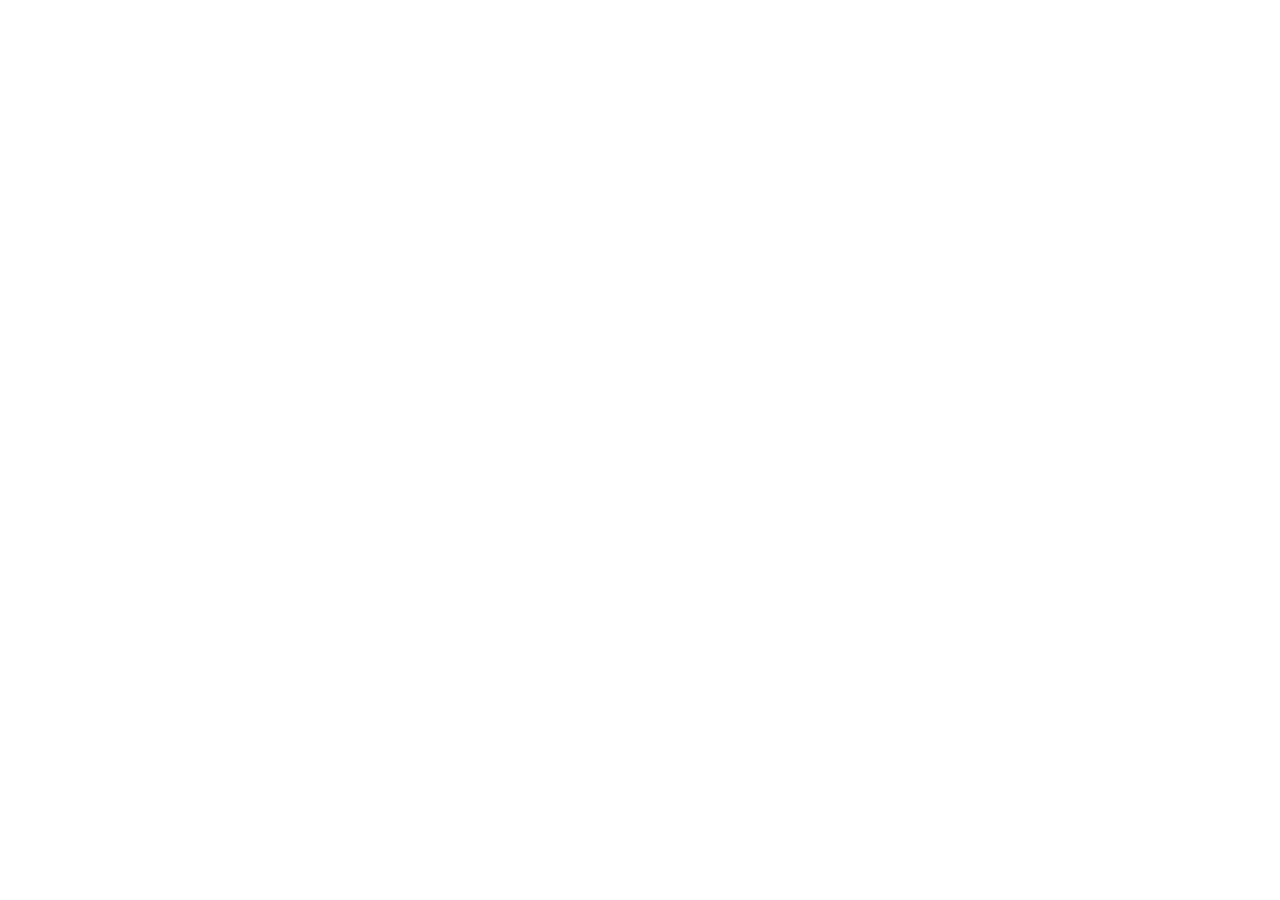
==== commit ea326ff6: "Fix: use /tps-helper/ base path for GitHub Pages" ====
--- a/index.html
+++ b/index.html
@@ -7,8 +7,8 @@
     <link rel="preconnect" href="https://fonts.googleapis.com" />
     <link rel="preconnect" href="https://fonts.gstatic.com" crossorigin />
     <link href="https://fonts.googleapis.com/css2?family=Manrope:wght@400;500;600;700;800&display=swap" rel="stylesheet" />
-    <script type="module" crossorigin src="/assets/index-CH7-lGz5.js"></script>
-    <link rel="stylesheet" crossorigin href="/assets/index-yeqMTCx3.css">
+    <script type="module" crossorigin src="/tps-helper/assets/index-CH7-lGz5.js"></script>
+    <link rel="stylesheet" crossorigin href="/tps-helper/assets/index-yeqMTCx3.css">
     <script src="/__manus__/debug-collector.js" defer></script>
   </head>
   <body>
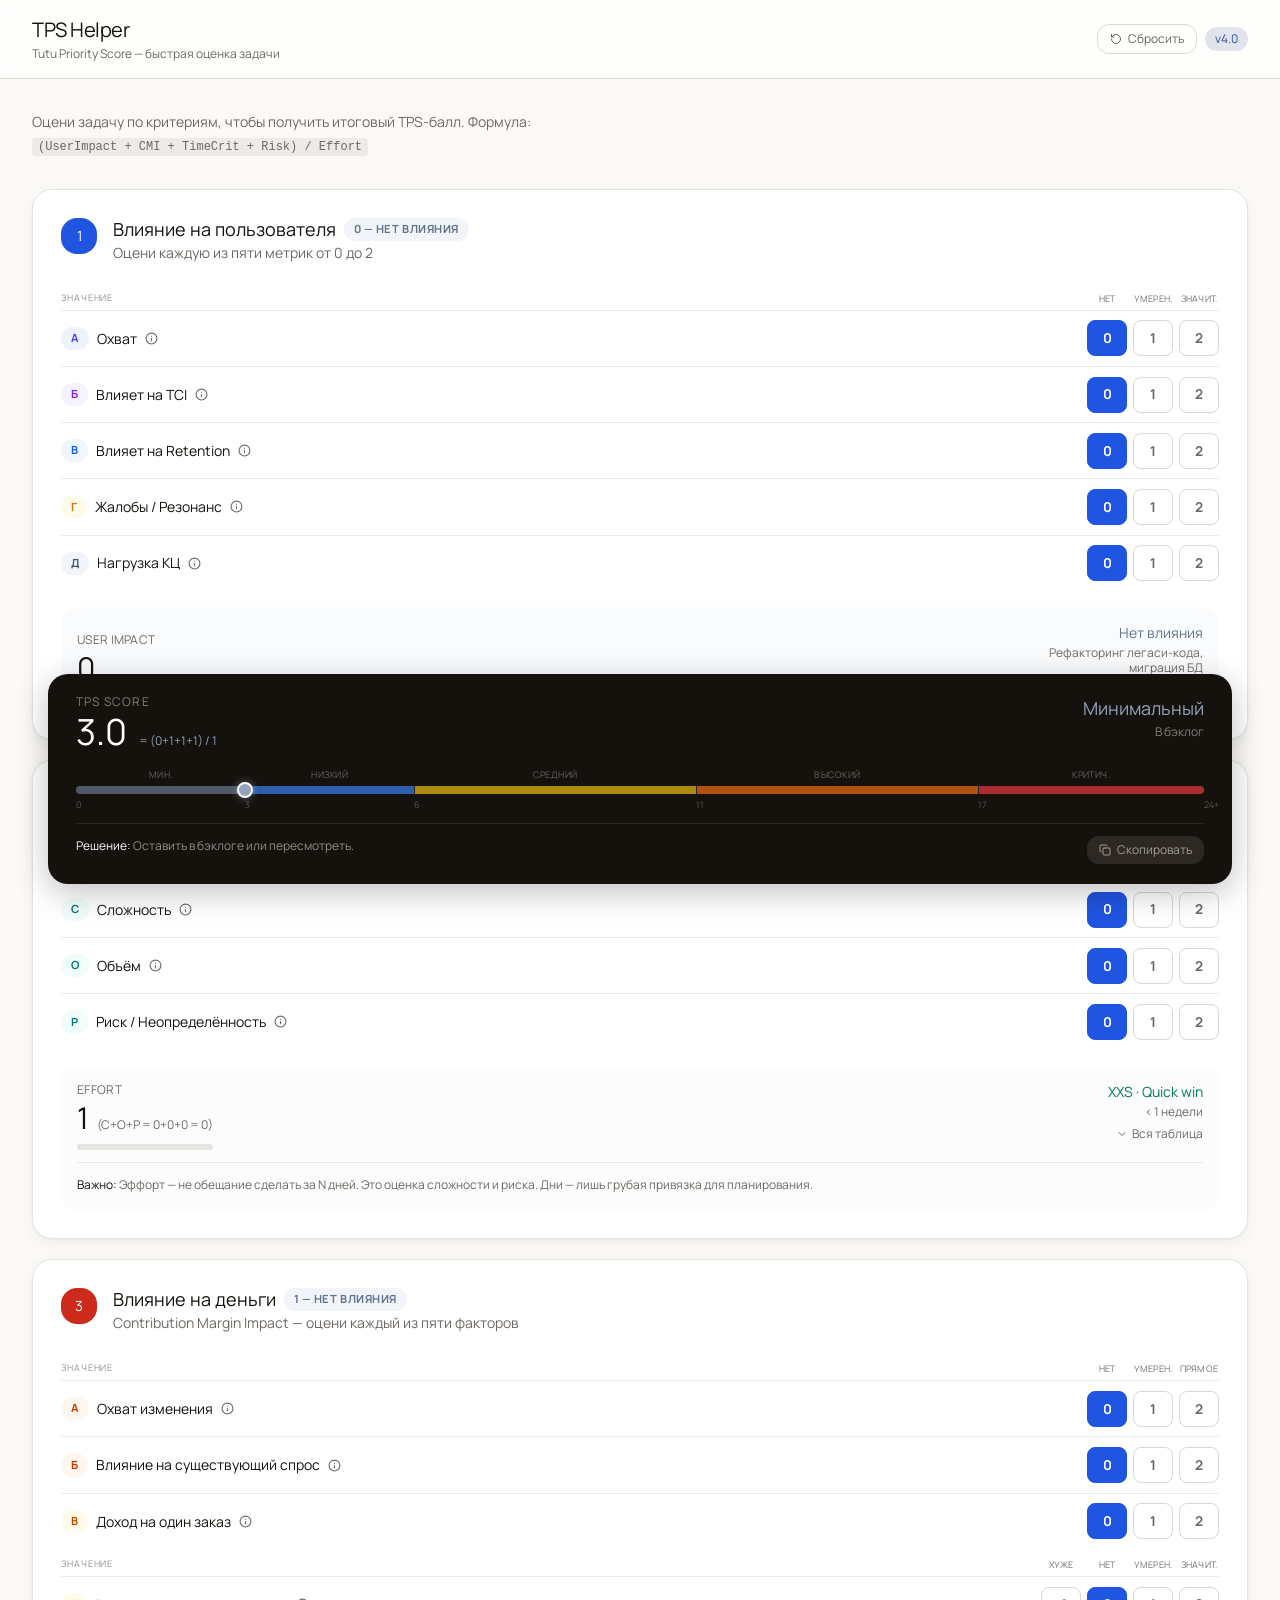
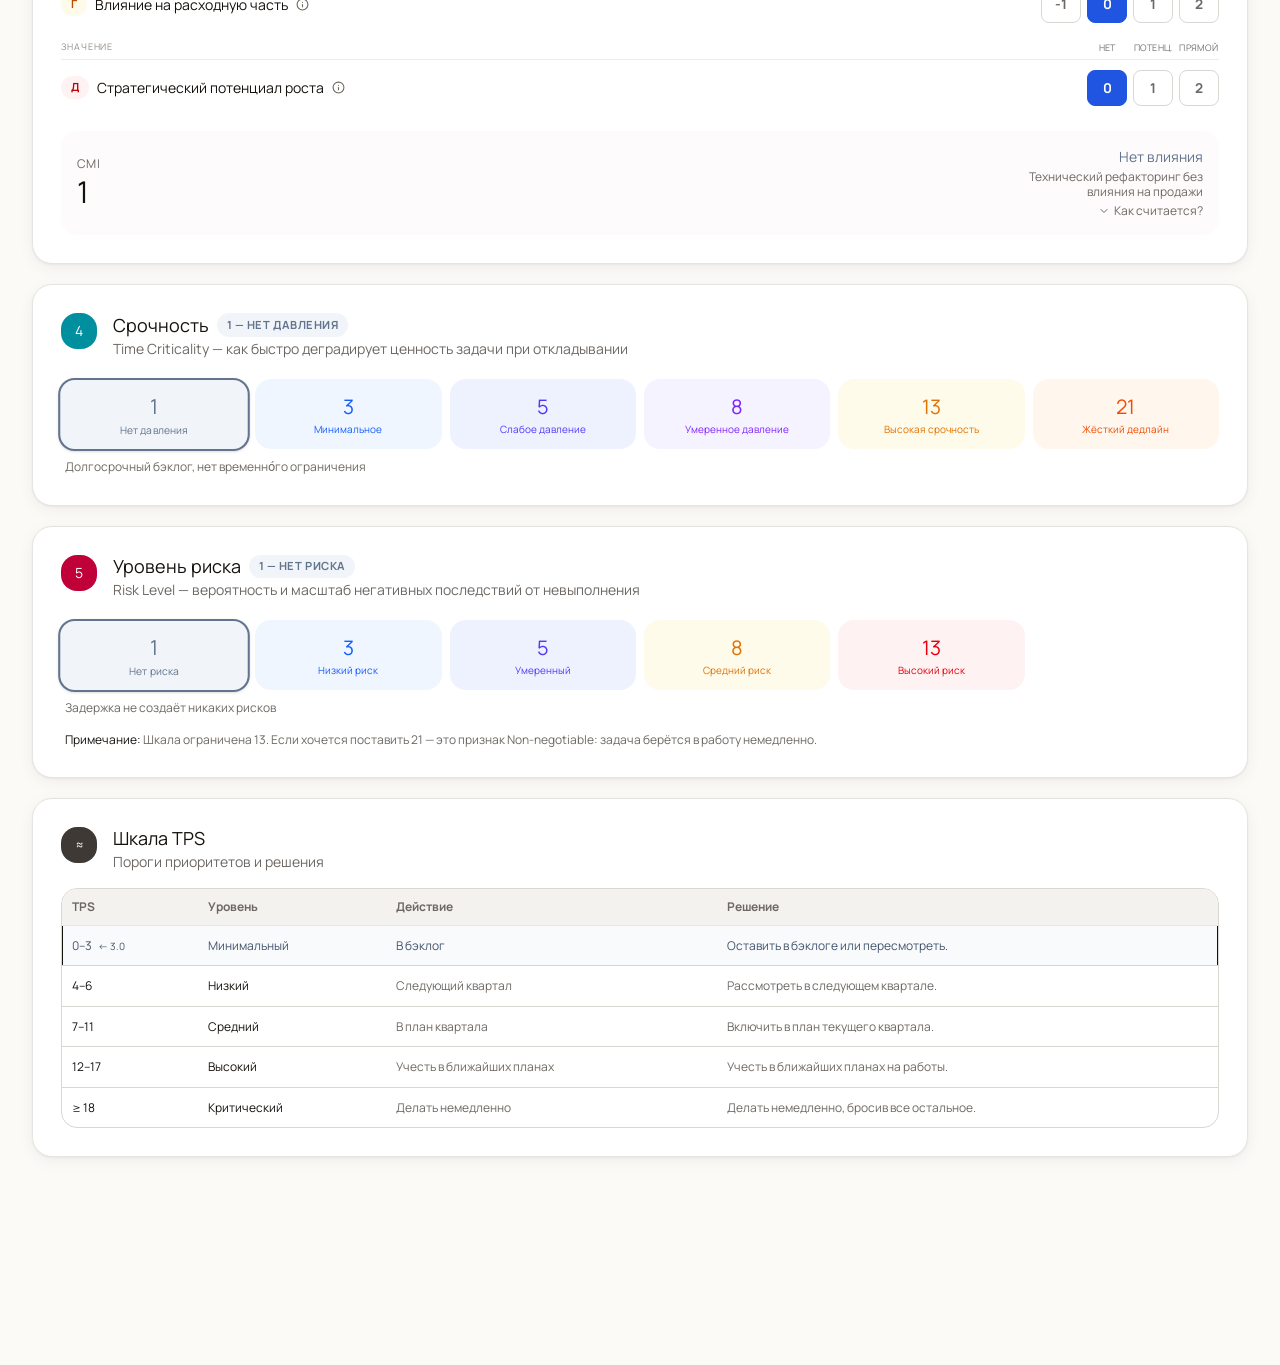
==== commit 4b97930f: "v4.0: CMI methodology, column headers UI, UX improvements" ====
--- a/index.html
+++ b/index.html
@@ -7,8 +7,8 @@
     <link rel="preconnect" href="https://fonts.googleapis.com" />
     <link rel="preconnect" href="https://fonts.gstatic.com" crossorigin />
     <link href="https://fonts.googleapis.com/css2?family=Manrope:wght@400;500;600;700;800&display=swap" rel="stylesheet" />
-    <script type="module" crossorigin src="/tps-helper/assets/index-CH7-lGz5.js"></script>
-    <link rel="stylesheet" crossorigin href="/tps-helper/assets/index-yeqMTCx3.css">
+    <script type="module" crossorigin src="/assets/index-zv5B9PM3.js"></script>
+    <link rel="stylesheet" crossorigin href="/assets/index-B8qszbII.css">
     <script src="/__manus__/debug-collector.js" defer></script>
   </head>
   <body>
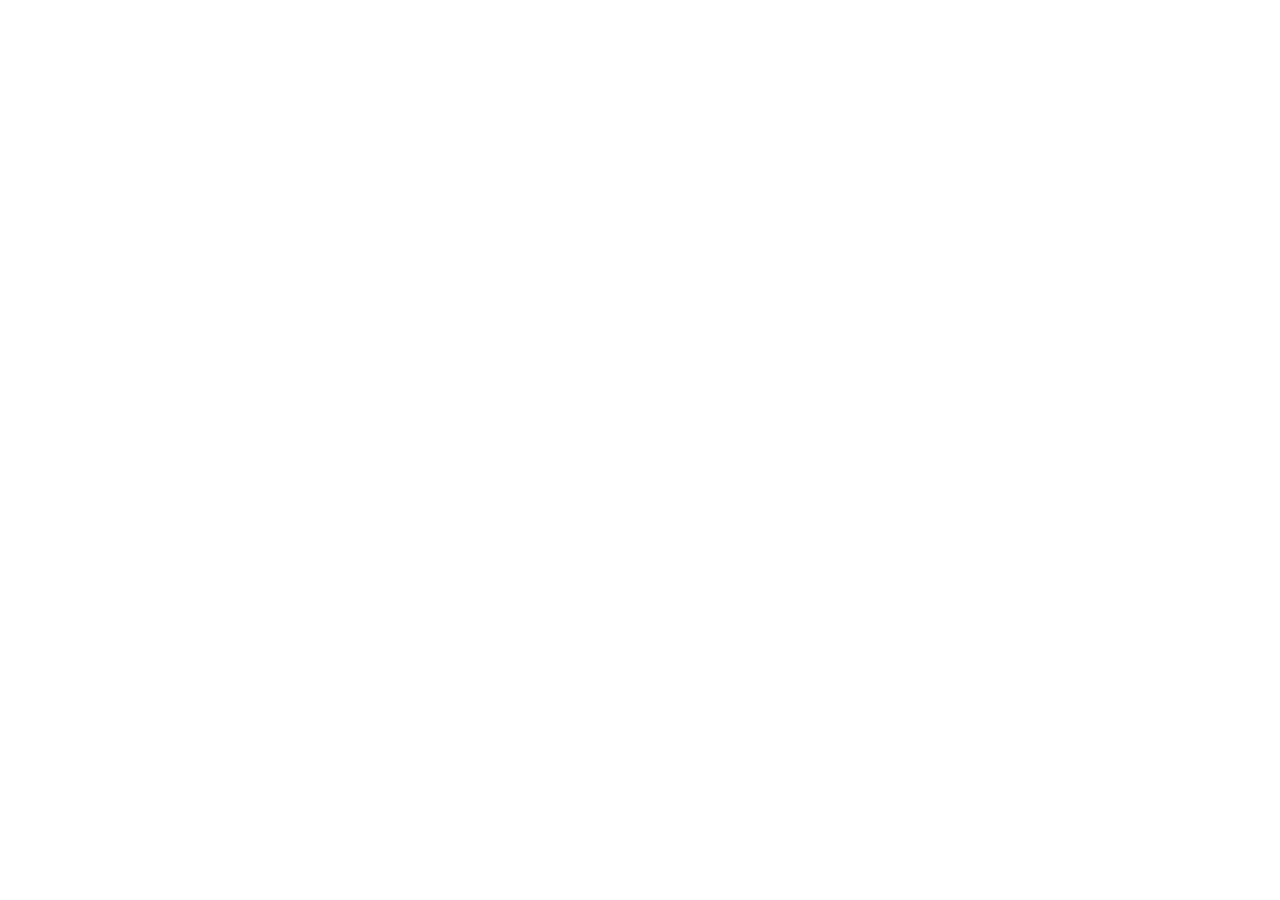
==== commit b1d4406c: "v4.0: fix base path for GitHub Pages" ====
--- a/index.html
+++ b/index.html
@@ -7,8 +7,8 @@
     <link rel="preconnect" href="https://fonts.googleapis.com" />
     <link rel="preconnect" href="https://fonts.gstatic.com" crossorigin />
     <link href="https://fonts.googleapis.com/css2?family=Manrope:wght@400;500;600;700;800&display=swap" rel="stylesheet" />
-    <script type="module" crossorigin src="/assets/index-zv5B9PM3.js"></script>
-    <link rel="stylesheet" crossorigin href="/assets/index-B8qszbII.css">
+    <script type="module" crossorigin src="/tps-helper/assets/index-C-jchXhB.js"></script>
+    <link rel="stylesheet" crossorigin href="/tps-helper/assets/index-B8qszbII.css">
     <script src="/__manus__/debug-collector.js" defer></script>
   </head>
   <body>
